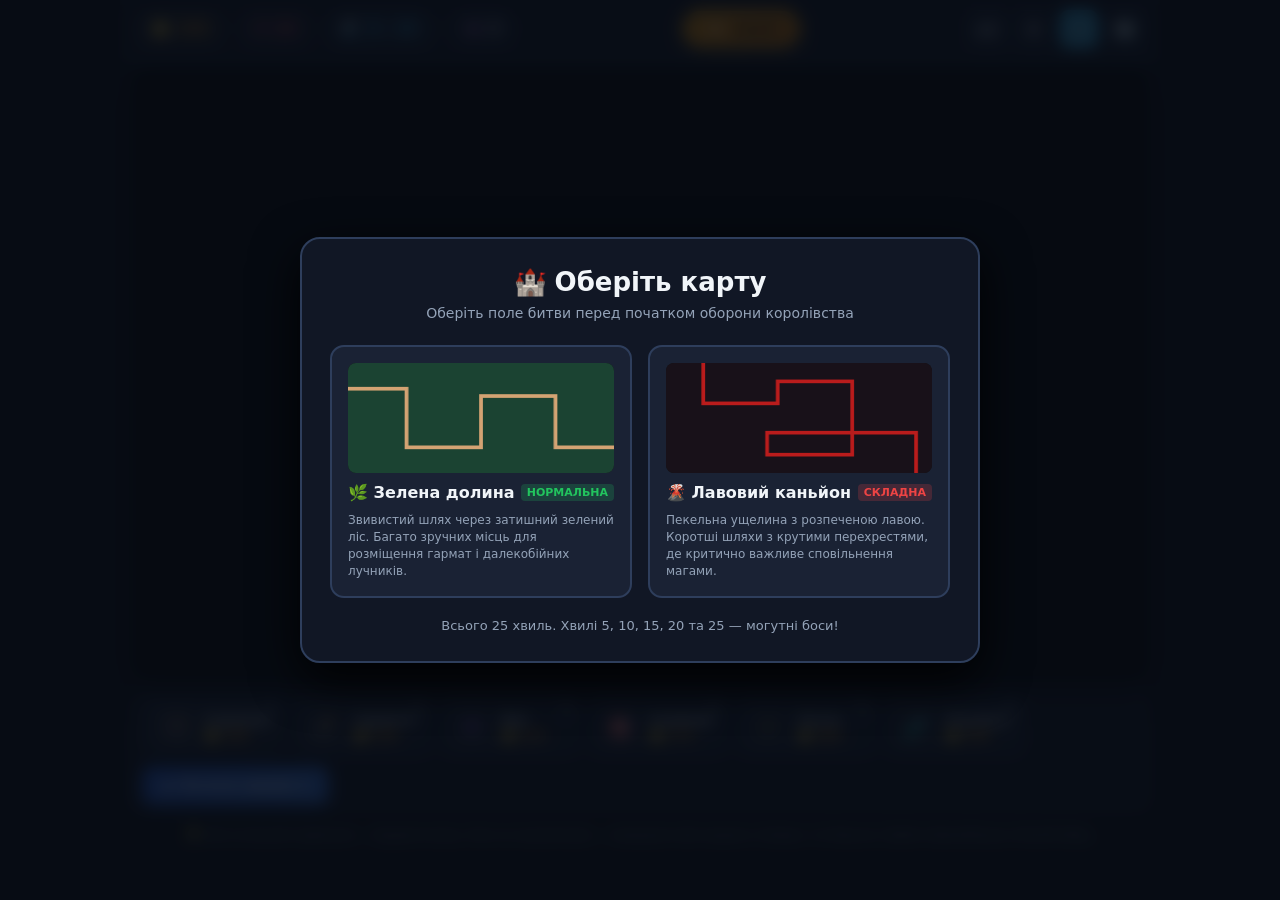
==== index.html @ 390ae49b "67" ====
<!DOCTYPE html>
<html lang="uk">
<head>
  <meta charset="UTF-8">
  <meta name="viewport" content="width=device-width, initial-scale=1.0, maximum-scale=1.0, user-scalable=no">
  <title>Tower Defense: Захисники Королівства</title>
  <style>
    :root {
      --bg-main: #0c1017;
      --bg-panel: rgba(18, 24, 38, 0.95);
      --bg-card: #1a2234;
      --bg-card-hover: #26334d;
      --border-color: #2e3e5c;
      --border-accent: #3b82f6;
      --accent-gold: #f59e0b;
      --accent-red: #ef4444;
      --accent-blue: #38bdf8;
      --accent-green: #22c55e;
      --accent-purple: #a855f7;
      --text-main: #f1f5f9;
      --text-muted: #94a3b8;
      --font-family: system-ui, -apple-system, BlinkMacSystemFont, 'Segoe UI', Roboto, Helvetica, Arial, sans-serif;
    }

    * {
      box-sizing: border-box;
      margin: 0;
      padding: 0;
      user-select: none;
      -webkit-user-select: none;
    }

    body {
      background-color: var(--bg-main);
      color: var(--text-main);
      font-family: var(--font-family);
      min-height: 100vh;
      display: flex;
      flex-direction: column;
      align-items: center;
      justify-content: flex-start;
      overflow-x: hidden;
      touch-action: manipulation;
    }

    /* Верхня панель стану */
    #top-bar {
      width: 100%;
      max-width: 1040px;
      padding: 10px 16px;
      display: flex;
      flex-wrap: wrap;
      align-items: center;
      justify-content: space-between;
      gap: 12px;
      background: var(--bg-panel);
      border-bottom: 2px solid var(--border-color);
      box-shadow: 0 4px 20px rgba(0, 0, 0, 0.5);
      z-index: 20;
    }

    .stats-group {
      display: flex;
      align-items: center;
      gap: 16px;
      flex-wrap: wrap;
    }

    .stat-badge {
      display: flex;
      align-items: center;
      gap: 6px;
      background: var(--bg-card);
      border: 1px solid var(--border-color);
      padding: 6px 14px;
      border-radius: 20px;
      font-weight: 700;
      font-size: 15px;
      letter-spacing: 0.5px;
      box-shadow: inset 0 1px 2px rgba(255, 255, 255, 0.05);
    }

    .stat-badge.gold {
      color: var(--accent-gold);
      border-color: rgba(245, 158, 11, 0.4);
    }
    .stat-badge.lives {
      color: var(--accent-red);
      border-color: rgba(239, 68, 68, 0.4);
    }
    .stat-badge.wave {
      color: var(--accent-blue);
      border-color: rgba(56, 189, 248, 0.4);
    }

    .controls-group {
      display: flex;
      align-items: center;
      gap: 8px;
    }

    /* Кнопка Skip зверху посередині */
    .skip-center-group {
      display: flex;
      align-items: center;
      justify-content: center;
    }

    .btn-skip {
      background: linear-gradient(135deg, #f59e0b, #d97706);
      color: #0b0f17;
      border: 2px solid #fbbf24;
      padding: 7px 22px;
      font-size: 14px;
      font-weight: 900;
      border-radius: 22px;
      letter-spacing: 1.5px;
      box-shadow: 0 0 16px rgba(245, 158, 11, 0.45);
      cursor: pointer;
      display: inline-flex;
      align-items: center;
      gap: 6px;
      transition: all 0.15s ease;
      text-transform: uppercase;
      animation: pulseSkip 2s infinite ease-in-out;
    }

    @keyframes pulseSkip {
      0%, 100% { box-shadow: 0 0 12px rgba(245, 158, 11, 0.4); }
      50% { box-shadow: 0 0 22px rgba(245, 158, 11, 0.8), 0 0 6px #fbbf24; }
    }

    .btn-skip:hover:not(:disabled) {
      background: linear-gradient(135deg, #fbbf24, #f59e0b);
      transform: translateY(-1px) scale(1.05);
      box-shadow: 0 0 24px rgba(245, 158, 11, 0.85);
    }

    .btn-skip:active:not(:disabled) {
      transform: translateY(1px) scale(0.98);
    }

    .btn-skip:disabled {
      opacity: 0.35;
      cursor: not-allowed;
      filter: grayscale(0.8);
      animation: none;
      box-shadow: none;
    }

    button {
      font-family: inherit;
      border: none;
      outline: none;
      cursor: pointer;
      display: inline-flex;
      align-items: center;
      justify-content: center;
      gap: 6px;
      font-weight: 600;
      border-radius: 8px;
      transition: all 0.15s ease;
    }

    .btn-icon {
      background: var(--bg-card);
      color: var(--text-main);
      border: 1px solid var(--border-color);
      width: 38px;
      height: 38px;
      border-radius: 8px;
      font-size: 16px;
    }

    .btn-icon:hover {
      background: var(--bg-card-hover);
      border-color: var(--accent-blue);
      transform: translateY(-1px);
    }

    .btn-icon.active {
      background: var(--accent-blue);
      color: #041021;
      border-color: var(--accent-blue);
    }

    /* Головна ігрова зона */
    #game-container {
      position: relative;
      width: 100%;
      max-width: 1040px;
      margin: 8px auto 0;
      padding: 0 10px;
      display: flex;
      flex-direction: column;
      align-items: center;
    }

    #canvas-wrapper {
      position: relative;
      width: 100%;
      aspect-ratio: 1000 / 600;
      max-height: 70vh;
      border-radius: 12px;
      overflow: hidden;
      box-shadow: 0 8px 32px rgba(0, 0, 0, 0.8), 0 0 0 2px var(--border-color);
      background: #000;
    }

    canvas {
      display: block;
      width: 100%;
      height: 100%;
      cursor: crosshair;
    }

    /* Верхня смуга здоров'я боса */
    #boss-health-bar {
      position: absolute;
      top: 14px;
      left: 50%;
      transform: translateX(-50%);
      width: 85%;
      max-width: 520px;
      background: rgba(12, 16, 23, 0.92);
      border: 2px solid var(--accent-red);
      border-radius: 12px;
      padding: 8px 14px;
      box-shadow: 0 6px 20px rgba(239, 68, 68, 0.4);
      display: none;
      flex-direction: column;
      gap: 4px;
      z-index: 10;
      backdrop-filter: blur(4px);
    }

    .boss-header {
      display: flex;
      justify-content: space-between;
      align-items: center;
      font-size: 13px;
      font-weight: 700;
    }

    .boss-title {
      color: #f87171;
      text-transform: uppercase;
      letter-spacing: 1px;
      display: flex;
      align-items: center;
      gap: 6px;
    }

    .boss-hp-text {
      color: var(--text-main);
      font-variant-numeric: tabular-nums;
    }

    .boss-hp-track {
      width: 100%;
      height: 12px;
      background: #331518;
      border-radius: 6px;
      overflow: hidden;
      border: 1px solid rgba(239, 68, 68, 0.5);
    }

    .boss-hp-fill {
      height: 100%;
      width: 100%;
      background: linear-gradient(90deg, #dc2626, #f87171);
      transition: width 0.1s linear;
    }

    /* Оповіщення хвилі */
    #wave-announcer {
      position: absolute;
      top: 35%;
      left: 50%;
      transform: translate(-50%, -50%);
      background: rgba(10, 15, 26, 0.95);
      border: 2px solid var(--accent-gold);
      padding: 16px 36px;
      border-radius: 16px;
      font-size: 24px;
      font-weight: 800;
      color: var(--accent-gold);
      letter-spacing: 1.5px;
      text-align: center;
      pointer-events: none;
      opacity: 0;
      transition: opacity 0.3s ease, transform 0.3s ease;
      box-shadow: 0 10px 40px rgba(245, 158, 11, 0.4);
      z-index: 15;
    }

    #wave-announcer.show {
      opacity: 1;
      transform: translate(-50%, -50%) scale(1.05);
    }

    /* Нижня панель керування та вибору башт */
    #bottom-bar {
      width: 100%;
      max-width: 1040px;
      margin: 10px auto;
      padding: 8px 12px;
      display: flex;
      flex-wrap: wrap;
      align-items: center;
      justify-content: space-between;
      gap: 12px;
      background: var(--bg-panel);
      border: 1px solid var(--border-color);
      border-radius: 12px;
      box-shadow: 0 4px 16px rgba(0, 0, 0, 0.4);
    }

    .tower-cards-container {
      display: flex;
      align-items: center;
      gap: 8px;
      flex-wrap: wrap;
    }

    .tower-card {
      background: var(--bg-card);
      border: 1.5px solid var(--border-color);
      border-radius: 10px;
      padding: 8px 12px;
      display: flex;
      align-items: center;
      gap: 10px;
      cursor: pointer;
      transition: all 0.15s ease;
      min-width: 140px;
      position: relative;
    }

    .tower-card:hover {
      background: var(--bg-card-hover);
      border-color: var(--accent-blue);
      transform: translateY(-2px);
    }

    .tower-card.selected {
      border-color: var(--accent-gold);
      background: #25283b;
      box-shadow: 0 0 14px rgba(245, 158, 11, 0.35);
    }

    .tower-card.disabled {
      opacity: 0.45;
      cursor: not-allowed;
      filter: grayscale(0.7);
    }

    .tower-icon-box {
      width: 38px;
      height: 38px;
      border-radius: 8px;
      display: flex;
      align-items: center;
      justify-content: center;
      font-size: 20px;
      background: rgba(255, 255, 255, 0.05);
    }

    .tower-card-info {
      display: flex;
      flex-direction: column;
      gap: 2px;
    }

    .tower-card-name {
      font-size: 13px;
      font-weight: 700;
      color: var(--text-main);
    }

    .tower-card-cost {
      font-size: 12px;
      font-weight: 800;
      color: var(--accent-gold);
      display: flex;
      align-items: center;
      gap: 3px;
    }

    .key-hint {
      position: absolute;
      top: 3px;
      right: 5px;
      font-size: 9px;
      background: rgba(255, 255, 255, 0.1);
      padding: 1px 4px;
      border-radius: 4px;
      color: var(--text-muted);
    }

    /* Інфо-панель вибраної розміщеної башти */
    #selected-tower-panel {
      display: none;
      align-items: center;
      gap: 12px;
      flex-wrap: wrap;
      background: #151c2c;
      border: 1px solid var(--accent-blue);
      border-radius: 10px;
      padding: 6px 12px;
    }

    .tower-stats-preview {
      display: flex;
      flex-direction: column;
      gap: 2px;
      font-size: 12px;
    }

    .tower-name-level {
      font-weight: 800;
      color: var(--accent-blue);
      display: flex;
      align-items: center;
      gap: 6px;
    }

    .stars {
      color: var(--accent-gold);
      font-size: 11px;
      letter-spacing: 1px;
    }

    .tower-stats-values {
      color: var(--text-muted);
      font-size: 11px;
    }

    .panel-btn {
      padding: 7px 12px;
      font-size: 12px;
      border-radius: 6px;
      font-weight: 700;
    }

    .btn-upgrade {
      background: linear-gradient(135deg, #059669, #10b981);
      color: #fff;
    }
    .btn-upgrade:hover:not(:disabled) {
      box-shadow: 0 0 10px rgba(16, 185, 129, 0.5);
    }
    .btn-upgrade:disabled {
      background: #334155;
      color: #94a3b8;
      cursor: not-allowed;
    }

    .btn-sell {
      background: linear-gradient(135deg, #b91c1c, #dc2626);
      color: #fff;
    }
    .btn-sell:hover {
      box-shadow: 0 0 10px rgba(220, 38, 38, 0.5);
    }

    /* Кнопка наступної хвилі */
    .btn-wave {
      background: linear-gradient(135deg, #2563eb, #3b82f6);
      color: #fff;
      padding: 10px 20px;
      font-size: 14px;
      border-radius: 8px;
      font-weight: 800;
      box-shadow: 0 4px 12px rgba(37, 99, 235, 0.4);
    }

    .btn-wave:hover:not(:disabled) {
      background: linear-gradient(135deg, #1d4ed8, #2563eb);
      transform: translateY(-1px);
      box-shadow: 0 6px 16px rgba(37, 99, 235, 0.6);
    }

    .btn-wave:disabled {
      background: #252e42;
      color: #64748b;
      cursor: not-allowed;
      box-shadow: none;
    }

    .btn-wave.highlight {
      animation: pulseWave 1.4s infinite;
    }

    @keyframes pulseWave {
      0% { box-shadow: 0 0 0 0 rgba(59, 130, 246, 0.7); }
      70% { box-shadow: 0 0 0 10px rgba(59, 130, 246, 0); }
      100% { box-shadow: 0 0 0 0 rgba(59, 130, 246, 0); }
    }

    /* Модальні вікна (Вибір карти, Перемога, Поразка) */
    .modal-overlay {
      position: fixed;
      top: 0;
      left: 0;
      width: 100vw;
      height: 100vh;
      background: rgba(8, 12, 20, 0.85);
      backdrop-filter: blur(8px);
      display: flex;
      align-items: center;
      justify-content: center;
      z-index: 100;
      padding: 16px;
    }

    .modal-card {
      background: var(--bg-panel);
      border: 2px solid var(--border-color);
      border-radius: 20px;
      max-width: 680px;
      width: 100%;
      padding: 28px;
      box-shadow: 0 16px 48px rgba(0, 0, 0, 0.9);
      text-align: center;
      animation: modalPop 0.3s cubic-bezier(0.16, 1, 0.3, 1);
    }

    @keyframes modalPop {
      0% { opacity: 0; transform: scale(0.9); }
      100% { opacity: 1; transform: scale(1); }
    }

    .modal-title {
      font-size: 26px;
      font-weight: 800;
      margin-bottom: 8px;
    }

    .modal-subtitle {
      color: var(--text-muted);
      font-size: 14px;
      margin-bottom: 24px;
    }

    .map-cards-grid {
      display: grid;
      grid-template-columns: 1fr 1fr;
      gap: 16px;
      margin-bottom: 20px;
    }

    @media (max-width: 600px) {
      .map-cards-grid {
        grid-template-columns: 1fr;
      }
    }

    .map-select-card {
      background: var(--bg-card);
      border: 2px solid var(--border-color);
      border-radius: 14px;
      padding: 16px;
      cursor: pointer;
      text-align: left;
      transition: all 0.2s ease;
      display: flex;
      flex-direction: column;
      gap: 10px;
    }

    .map-select-card:hover {
      border-color: var(--accent-blue);
      transform: translateY(-3px);
      background: var(--bg-card-hover);
      box-shadow: 0 8px 24px rgba(56, 189, 248, 0.25);
    }

    .map-preview-thumb {
      width: 100%;
      height: 110px;
      border-radius: 8px;
      overflow: hidden;
      background: #111;
      display: flex;
      align-items: center;
      justify-content: center;
      position: relative;
    }

    .map-preview-canvas {
      width: 100%;
      height: 100%;
    }

    .map-name {
      font-size: 16px;
      font-weight: 700;
      color: var(--text-main);
      display: flex;
      align-items: center;
      justify-content: space-between;
    }

    .map-diff {
      font-size: 11px;
      padding: 2px 6px;
      border-radius: 4px;
      font-weight: 700;
      text-transform: uppercase;
    }

    .diff-normal { background: rgba(34, 197, 94, 0.2); color: var(--accent-green); }
    .diff-hard { background: rgba(239, 68, 68, 0.2); color: var(--accent-red); }

    .map-desc {
      font-size: 12px;
      color: var(--text-muted);
      line-height: 1.4;
    }

    .game-over-title {
      color: var(--accent-red);
    }

    .victory-title {
      color: var(--accent-gold);
    }

    .modal-stats {
      background: var(--bg-card);
      border-radius: 10px;
      padding: 16px;
      margin-bottom: 24px;
      display: flex;
      justify-content: space-around;
      gap: 8px;
    }

    .modal-stat-item {
      display: flex;
      flex-direction: column;
      gap: 4px;
    }

    .modal-stat-label {
      font-size: 11px;
      color: var(--text-muted);
      text-transform: uppercase;
    }

    .modal-stat-val {
      font-size: 20px;
      font-weight: 800;
      color: var(--text-main);
    }

    .btn-action-large {
      background: linear-gradient(135deg, #2563eb, #3b82f6);
      color: #fff;
      padding: 12px 32px;
      font-size: 16px;
      font-weight: 800;
      border-radius: 10px;
      box-shadow: 0 4px 16px rgba(37, 99, 235, 0.4);
    }

    .btn-action-large:hover {
      transform: translateY(-2px);
      box-shadow: 0 6px 20px rgba(37, 99, 235, 0.6);
    }

    /* Довідка / Правила */
    .guide-tip {
      font-size: 11px;
      color: var(--text-muted);
      margin-top: 6px;
      text-align: center;
    }

    /* Адаптивність */
    @media (max-width: 860px) {
      #top-bar {
        padding: 8px 10px;
        gap: 8px;
        justify-content: center;
      }
      .skip-center-group {
        order: 3;
        width: 100%;
        margin-top: 2px;
      }
      .btn-skip {
        width: 100%;
        padding: 8px 14px;
        font-size: 13px;
      }
      .stat-badge {
        padding: 4px 8px;
        font-size: 13px;
      }
      .btn-icon {
        width: 32px;
        height: 32px;
        font-size: 13px;
      }
      .tower-card {
        min-width: 110px;
        padding: 6px 8px;
      }
      .tower-icon-box {
        width: 30px;
        height: 30px;
        font-size: 16px;
      }
      .tower-card-name { font-size: 11px; }
      .tower-card-cost { font-size: 11px; }
    }
  </style>
</head>
<body>

  <!-- ВЕРХНЯ ПАНЕЛЬ СТАНУ -->
  <header id="top-bar">
    <div class="stats-group">
      <div class="stat-badge gold" title="Золото">
        <span>🪙</span>
        <span id="gold-val">250</span>
      </div>
      <div class="stat-badge lives" title="Залишок життів">
        <span>❤️</span>
        <span id="lives-val">20</span>
      </div>
      <div class="stat-badge wave" title="Поточна хвиля">
        <span>🌊</span>
        <span id="wave-val">0 / 25</span>
      </div>
      <div class="stat-badge" style="color: #cbd5e1;" title="Живих ворогів">
        <span>👾</span>
        <span id="enemies-val">0</span>
      </div>
    </div>

    <!-- КНОПКА SKIP ЗВЕРХУ ПОСЕРЕДИНІ -->
    <div class="skip-center-group">
      <button id="btn-top-skip" class="btn-skip" title="Пропустити очікування / Почати наступну хвилю негайно (бонус +30🪙)">
        <span style="font-size: 15px;">⏩</span>
        <span>SKIP</span>
      </button>
    </div>

    <div class="controls-group">
      <button id="btn-speed" class="btn-icon" title="Зміна швидкості гри (x1 / x2 / x3)">x1</button>
      <button id="btn-pause" class="btn-icon" title="Пауза гри">⏸</button>
      <button id="btn-sound" class="btn-icon active" title="Увімкнути/Вимкнути звук">🔊</button>
      <button id="btn-restart" class="btn-icon" title="Перезапустити або змінити карту">🔄</button>
    </div>
  </header>

  <!-- ГОЛОВНИЙ ІГРОВИЙ КОНТЕЙНЕР -->
  <main id="game-container">
    <div id="canvas-wrapper">
      <canvas id="gameCanvas" width="1000" height="600"></canvas>

      <!-- Смужка боса вгорі полотна -->
      <div id="boss-health-bar">
        <div class="boss-header">
          <div class="boss-title" id="boss-name-label">
            <span>💀</span>
            <span id="boss-title-text">БОС: КАМ'ЯНИЙ ГОЛЕМ</span>
          </div>
          <div class="boss-hp-text" id="boss-hp-text">1000 / 1000</div>
        </div>
        <div class="boss-hp-track">
          <div class="boss-hp-fill" id="boss-hp-fill"></div>
        </div>
      </div>

      <!-- Оповіщення хвилі -->
      <div id="wave-announcer">ХВИЛЯ 1</div>
    </div>

    <!-- НИЖНЯ ПАНЕЛЬ КЕРУВАННЯ -->
    <div id="bottom-bar">
      <!-- Вибір башт для будівництва -->
      <div class="tower-cards-container" id="build-panel">
        <div class="tower-card" data-type="ARCHER" title="Стрілець: швидка стрільба по одиничних цілях">
          <span class="key-hint">1</span>
          <div class="tower-icon-box" style="color: #38bdf8;">🏹</div>
          <div class="tower-card-info">
            <span class="tower-card-name">Стрілець</span>
            <span class="tower-card-cost">🪙 100</span>
          </div>
        </div>

        <div class="tower-card" data-type="CANNON" title="Гармата: урон по області (Splash) з вибухом">
          <span class="key-hint">2</span>
          <div class="tower-icon-box" style="color: #f97316;">💣</div>
          <div class="tower-card-info">
            <span class="tower-card-name">Гармата</span>
            <span class="tower-card-cost">🪙 150</span>
          </div>
        </div>

        <div class="tower-card" data-type="MAGE" title="Маг: сповільнює ворогів крижаною магією">
          <span class="key-hint">3</span>
          <div class="tower-icon-box" style="color: #a855f7;">❄️</div>
          <div class="tower-card-info">
            <span class="tower-card-name">Маг</span>
            <span class="tower-card-cost">🪙 125</span>
          </div>
        </div>

        <!-- Нові башти: Снайпер, Тесла, Отруйна -->
        <div class="tower-card" data-type="SNIPER" title="Снайпер: величезна дальність, нищівний постріл, критичні удари на рівні 4">
          <span class="key-hint">4</span>
          <div class="tower-icon-box" style="color: #84cc16;">🎯</div>
          <div class="tower-card-info">
            <span class="tower-card-name">Снайпер</span>
            <span class="tower-card-cost">🪙 175</span>
          </div>
        </div>

        <div class="tower-card" data-type="TESLA" title="Тесла: ланцюгова блискавка б'є по 3-5 ворогам, паралізує на рівні 4">
          <span class="key-hint">5</span>
          <div class="tower-icon-box" style="color: #facc15;">⚡</div>
          <div class="tower-card-info">
            <span class="tower-card-name">Тесла</span>
            <span class="tower-card-cost">🪙 200</span>
          </div>
        </div>

        <div class="tower-card" data-type="POISON" title="Отруйна: накладає отруту (урон з часом), сповільнює на рівні 4">
          <span class="key-hint">6</span>
          <div class="tower-icon-box" style="color: #4ade80;">🧪</div>
          <div class="tower-card-info">
            <span class="tower-card-name">Отруйна</span>
            <span class="tower-card-cost">🪙 140</span>
          </div>
        </div>
      </div>

      <!-- Панель інспекції вибраної збудованої башти -->
      <div id="selected-tower-panel">
        <div class="tower-stats-preview">
          <div class="tower-name-level">
            <span id="inspect-name">Вежа</span>
            <span class="stars" id="inspect-stars">★☆☆☆</span>
          </div>
          <div class="tower-stats-values" id="inspect-stats">Шкода: 15 | Радіус: 130</div>
        </div>
        <button id="btn-upgrade-tower" class="panel-btn btn-upgrade">
          ⬆️ Покращити (<span id="upgrade-cost">80</span>🪙)
        </button>
        <button id="btn-sell-tower" class="panel-btn btn-sell">
          💰 Продати (+<span id="sell-value">70</span>🪙)
        </button>
        <button id="btn-close-inspect" class="btn-icon" style="width:28px;height:28px;font-size:12px;">✖</button>
      </div>

      <!-- Кнопка запуску хвилі -->
      <button id="btn-next-wave" class="btn-wave highlight">
        ▶ Почати хвилю 1
      </button>
    </div>

    <div class="guide-tip">
      💡 Клік по вільній траві/скелі — будувати вежу. Клік по існуючій вежі — покращити або продати. Клавіші: 1-6 (башта), Пробіл (Хвиля/Пауза), Enter/N (Skip).
    </div>
  </main>

  <!-- МОДАЛЬНЕ ВІКНО: ВИБІР КАРТИ -->
  <div class="modal-overlay" id="modal-map-select">
    <div class="modal-card">
      <h2 class="modal-title">🏰 Оберіть карту</h2>
      <p class="modal-subtitle">Оберіть поле битви перед початком оборони королівства</p>

      <div class="map-cards-grid">
        <!-- Карта 1 -->
        <div class="map-select-card" data-map="VALLEY">
          <div class="map-preview-thumb">
            <canvas class="map-preview-canvas" id="preview-valley" width="280" height="120"></canvas>
          </div>
          <div class="map-name">
            <span>🌿 Зелена долина</span>
            <span class="map-diff diff-normal">Нормальна</span>
          </div>
          <p class="map-desc">
            Звивистий шлях через затишний зелений ліс. Багато зручних місць для розміщення гармат і далекобійних лучників.
          </p>
        </div>

        <!-- Карта 2 -->
        <div class="map-select-card" data-map="LAVA">
          <div class="map-preview-thumb">
            <canvas class="map-preview-canvas" id="preview-lava" width="280" height="120"></canvas>
          </div>
          <div class="map-name">
            <span>🌋 Лавовий каньйон</span>
            <span class="map-diff diff-hard">Складна</span>
          </div>
          <p class="map-desc">
            Пекельна ущелина з розпеченою лавою. Коротші шляхи з крутими перехрестями, де критично важливе сповільнення магами.
          </p>
        </div>
      </div>

      <div style="font-size: 13px; color: var(--text-muted);">
        Всього 25 хвиль. Хвилі 5, 10, 15, 20 та 25 — могутні боси!
      </div>
    </div>
  </div>

  <!-- МОДАЛЬНЕ ВІКНО: ПОРАЗКА -->
  <div class="modal-overlay" id="modal-defeat" style="display: none;">
    <div class="modal-card">
      <h2 class="modal-title game-over-title">💀 Вашу оборону прорвано!</h2>
      <p class="modal-subtitle">Вороги дісталися серця королівства</p>

      <div class="modal-stats">
        <div class="modal-stat-item">
          <span class="modal-stat-label">Хвиль витримано</span>
          <span class="modal-stat-val" id="stat-defeat-waves">0</span>
        </div>
        <div class="modal-stat-item">
          <span class="modal-stat-label">Вбито ворогів</span>
          <span class="modal-stat-val" id="stat-defeat-kills">0</span>
        </div>
        <div class="modal-stat-item">
          <span class="modal-stat-label">Збудовано веж</span>
          <span class="modal-stat-val" id="stat-defeat-towers">0</span>
        </div>
      </div>

      <button id="btn-retry" class="btn-action-large">Спробувати знову 🔄</button>
    </div>
  </div>

  <!-- МОДАЛЬНЕ ВІКНО: ПЕРЕМОГА -->
  <div class="modal-overlay" id="modal-victory" style="display: none;">
    <div class="modal-card">
      <h2 class="modal-title victory-title">👑 Величава Перемога!</h2>
      <p class="modal-subtitle">Усі 25 хвиль відбито, Архідемона Руїни знищено, а королівство врятовано!</p>

      <div class="modal-stats">
        <div class="modal-stat-item">
          <span class="modal-stat-label">Залишок життів</span>
          <span class="modal-stat-val" id="stat-victory-lives" style="color: var(--accent-red);">20</span>
        </div>
        <div class="modal-stat-item">
          <span class="modal-stat-label">Знищено ворогів</span>
          <span class="modal-stat-val" id="stat-victory-kills">0</span>
        </div>
        <div class="modal-stat-item">
          <span class="modal-stat-label">Фінальне золото</span>
          <span class="modal-stat-val" id="stat-victory-gold" style="color: var(--accent-gold);">0</span>
        </div>
      </div>

      <button id="btn-victory-restart" class="btn-action-large">Грати знову 🏆</button>
    </div>
  </div>

  <script>
    /* ==========================================================================
       1. ЗВУКОВА СИСТЕМА (СИНТЕЗ ЗВУКІВ ЧЕРЕЗ WEB AUDIO API БЕЗ ЗОВНІШНІХ ФАЙЛІВ)
       ========================================================================== */
    class SoundEngine {
      constructor() {
        this.ctx = null;
        this.muted = false;
      }

      init() {
        if (!this.ctx) {
          const AudioContext = window.AudioContext || window.webkitAudioContext;
          if (AudioContext) {
            this.ctx = new AudioContext();
          }
        }
        if (this.ctx && this.ctx.state === 'suspended') {
          this.ctx.resume();
        }
      }

      playTone(freq, type = 'sine', duration = 0.1, gainVal = 0.15) {
        if (this.muted || !this.ctx) return;
        try {
          const osc = this.ctx.createOscillator();
          const gain = this.ctx.createGain();
          osc.type = type;
          osc.frequency.setValueAtTime(freq, this.ctx.currentTime);

          gain.gain.setValueAtTime(gainVal, this.ctx.currentTime);
          gain.gain.exponentialRampToValueAtTime(0.0001, this.ctx.currentTime + duration);

          osc.connect(gain);
          gain.connect(this.ctx.destination);

          osc.start();
          osc.stop(this.ctx.currentTime + duration);
        } catch(e) {}
      }

      shootArrow() {
        if (this.muted || !this.ctx) return;
        try {
          const osc = this.ctx.createOscillator();
          const gain = this.ctx.createGain();
          osc.type = 'triangle';
          osc.frequency.setValueAtTime(800, this.ctx.currentTime);
          osc.frequency.exponentialRampToValueAtTime(200, this.ctx.currentTime + 0.08);

          gain.gain.setValueAtTime(0.12, this.ctx.currentTime);
          gain.gain.exponentialRampToValueAtTime(0.001, this.ctx.currentTime + 0.08);

          osc.connect(gain);
          gain.connect(this.ctx.destination);
          osc.start();
          osc.stop(this.ctx.currentTime + 0.08);
        } catch(e) {}
      }

      shootCannon() {
        if (this.muted || !this.ctx) return;
        try {
          const osc = this.ctx.createOscillator();
          const gain = this.ctx.createGain();
          osc.type = 'square';
          osc.frequency.setValueAtTime(140, this.ctx.currentTime);
          osc.frequency.exponentialRampToValueAtTime(35, this.ctx.currentTime + 0.2);

          gain.gain.setValueAtTime(0.2, this.ctx.currentTime);
          gain.gain.exponentialRampToValueAtTime(0.001, this.ctx.currentTime + 0.2);

          osc.connect(gain);
          gain.connect(this.ctx.destination);
          osc.start();
          osc.stop(this.ctx.currentTime + 0.2);
        } catch(e) {}
      }

      shootMagic() {
        if (this.muted || !this.ctx) return;
        try {
          const osc = this.ctx.createOscillator();
          const gain = this.ctx.createGain();
          osc.type = 'sine';
          osc.frequency.setValueAtTime(600, this.ctx.currentTime);
          osc.frequency.linearRampToValueAtTime(1200, this.ctx.currentTime + 0.12);

          gain.gain.setValueAtTime(0.12, this.ctx.currentTime);
          gain.gain.exponentialRampToValueAtTime(0.001, this.ctx.currentTime + 0.14);

          osc.connect(gain);
          gain.connect(this.ctx.destination);
          osc.start();
          osc.stop(this.ctx.currentTime + 0.14);
        } catch(e) {}
      }

      explosion() {
        if (this.muted || !this.ctx) return;
        this.playTone(80, 'sawtooth', 0.25, 0.22);
      }

      enemyHit() {
        this.playTone(280, 'sine', 0.04, 0.06);
      }

      enemyKill() {
        if (this.muted || !this.ctx) return;
        try {
          const now = this.ctx.currentTime;
          const osc = this.ctx.createOscillator();
          const gain = this.ctx.createGain();
          osc.type = 'sine';
          osc.frequency.setValueAtTime(660, now);
          osc.frequency.setValueAtTime(880, now + 0.05);

          gain.gain.setValueAtTime(0.1, now);
          gain.gain.exponentialRampToValueAtTime(0.001, now + 0.15);

          osc.connect(gain);
          gain.connect(this.ctx.destination);
          osc.start();
          osc.stop(now + 0.15);
        } catch(e) {}
      }

      build() {
        this.playTone(440, 'triangle', 0.1, 0.15);
      }

      upgrade() {
        if (this.muted || !this.ctx) return;
        try {
          const now = this.ctx.currentTime;
          [523.25, 659.25, 783.99, 1046.50].forEach((freq, idx) => {
            const osc = this.ctx.createOscillator();
            const gain = this.ctx.createGain();
            osc.type = 'triangle';
            osc.frequency.value = freq;
            gain.gain.setValueAtTime(0.08, now + idx * 0.05);
            gain.gain.exponentialRampToValueAtTime(0.001, now + idx * 0.05 + 0.08);
            osc.connect(gain);
            gain.connect(this.ctx.destination);
            osc.start(now + idx * 0.05);
            osc.stop(now + idx * 0.05 + 0.08);
          });
        } catch(e) {}
      }

      sell() {
        this.playTone(550, 'sine', 0.12, 0.12);
      }

      lifeLost() {
        this.playTone(130, 'sawtooth', 0.35, 0.25);
      }

      waveStart() {
        if (this.muted || !this.ctx) return;
        try {
          const now = this.ctx.currentTime;
          [330, 440, 554, 659].forEach((freq, idx) => {
            const osc = this.ctx.createOscillator();
            const gain = this.ctx.createGain();
            osc.type = 'sine';
            osc.frequency.value = freq;
            gain.gain.setValueAtTime(0.1, now + idx * 0.07);
            gain.gain.exponentialRampToValueAtTime(0.001, now + idx * 0.07 + 0.12);
            osc.connect(gain);
            gain.connect(this.ctx.destination);
            osc.start(now + idx * 0.07);
            osc.stop(now + idx * 0.07 + 0.12);
          });
        } catch(e) {}
      }

      bossSpawn() {
        if (this.muted || !this.ctx) return;
        try {
          const now = this.ctx.currentTime;
          const osc = this.ctx.createOscillator();
          const gain = this.ctx.createGain();
          osc.type = 'sawtooth';
          osc.frequency.setValueAtTime(90, now);
          osc.frequency.linearRampToValueAtTime(60, now + 0.6);

          gain.gain.setValueAtTime(0.28, now);
          gain.gain.exponentialRampToValueAtTime(0.001, now + 0.65);

          osc.connect(gain);
          gain.connect(this.ctx.destination);
          osc.start();
          osc.stop(now + 0.65);
        } catch(e) {}
      }

      victory() {
        if (this.muted || !this.ctx) return;
        try {
          const notes = [523.25, 659.25, 783.99, 1046.50, 1318.51];
          const now = this.ctx.currentTime;
          notes.forEach((freq, i) => {
            const osc = this.ctx.createOscillator();
            const gain = this.ctx.createGain();
            osc.type = 'triangle';
            osc.frequency.value = freq;
            gain.gain.setValueAtTime(0.12, now + i * 0.1);
            gain.gain.exponentialRampToValueAtTime(0.001, now + i * 0.1 + 0.35);
            osc.connect(gain);
            gain.connect(this.ctx.destination);
            osc.start(now + i * 0.1);
            osc.stop(now + i * 0.1 + 0.35);
          });
        } catch(e) {}
      }

      defeat() {
        if (this.muted || !this.ctx) return;
        try {
          const notes = [392, 349.23, 311.13, 261.63];
          const now = this.ctx.currentTime;
          notes.forEach((freq, i) => {
            const osc = this.ctx.createOscillator();
            const gain = this.ctx.createGain();
            osc.type = 'sawtooth';
            osc.frequency.value = freq;
            gain.gain.setValueAtTime(0.15, now + i * 0.14);
            gain.gain.exponentialRampToValueAtTime(0.001, now + i * 0.14 + 0.25);
            osc.connect(gain);
            gain.connect(this.ctx.destination);
            osc.start(now + i * 0.14);
            osc.stop(now + i * 0.14 + 0.25);
          });
        } catch(e) {}
      }
    }

    const audio = new SoundEngine();

    /* ==========================================================================
      2. КОНФІГУРАЦІЯ БАШТ (6 ТИПІВ, ПО 4 РІВНІ В КОЖНІЙ)
       ========================================================================== */
    const TOWER_TYPES = {
      ARCHER: {
        id: 'ARCHER',
        name: 'Стрілець',
        icon: '🏹',
        desc: 'Швидка одиночна стрільба далекобійними стрілами',
        bulletSpeed: 520,
        levels: [
          { cost: 100, damage: 16, range: 135, rate: 0.60, upgradeCost: 80,  sellValue: 70,  color: '#38bdf8' },
          { cost: 180, damage: 32, range: 155, rate: 0.50, upgradeCost: 140, sellValue: 125, color: '#0ea5e9' },
          { cost: 320, damage: 62, range: 175, rate: 0.42, upgradeCost: 220, sellValue: 220, color: '#0284c7' },
          { cost: 540, damage: 115,range: 200, rate: 0.32, upgradeCost: 0,   sellValue: 375, color: '#38bdf8' }
        ]
      },
      CANNON: {
        id: 'CANNON',
        name: 'Гармата',
        icon: '💣',
        desc: 'Вибухові ядра з великим уроном по області (Splash)',
        bulletSpeed: 340,
        levels: [
          { cost: 150, damage: 45, range: 115, rate: 1.50, splash: 48, upgradeCost: 120, sellValue: 105, color: '#f97316' },
          { cost: 270, damage: 95, range: 130, rate: 1.35, splash: 60, upgradeCost: 200, sellValue: 190, color: '#ea580c' },
          { cost: 470, damage: 175,range: 145, rate: 1.20, splash: 75, upgradeCost: 300, sellValue: 330, color: '#c2410c' },
          { cost: 770, damage: 320,range: 165, rate: 1.00, splash: 95, upgradeCost: 0,   sellValue: 540, color: '#ef4444' }
        ]
      },
      MAGE: {
        id: 'MAGE',
        name: 'Маг',
        icon: '❄️',
        desc: 'Крижані магічні згустки, які сповільнюють рух ворогів',
        bulletSpeed: 420,
        levels: [
          { cost: 125, damage: 22, range: 125, rate: 1.05, slow: 0.38, slowDuration: 2.2, upgradeCost: 100, sellValue: 85,  color: '#c084fc' },
          { cost: 225, damage: 45, range: 140, rate: 0.90, slow: 0.48, slowDuration: 2.6, upgradeCost: 175, sellValue: 155, color: '#a855f7' },
          { cost: 400, damage: 82, range: 155, rate: 0.80, slow: 0.56, slowDuration: 3.0, freezeDuration: 0.55, upgradeCost: 260, sellValue: 280, color: '#9333ea' },
          { cost: 660, damage: 145,range: 175, rate: 0.68, slow: 0.62, slowDuration: 3.5, freezeDuration: 0.9, upgradeCost: 0,   sellValue: 460, color: '#67e8f9' }
        ]
      },

      // ------ НОВИЙ ТИП: СНАЙПЕР ------
      // Величезна дальність, повільний постріл, максимальний урон.
      // Рівень 4 (бонус): 30% шанс критичного пострілу (x2.5 урон), відображається спалахом.
      SNIPER: {
        id: 'SNIPER',
        name: 'Снайпер',
        icon: '🎯',
        desc: 'Величезна дальність, повільний але нищівний постріл. Ідеальний проти босів',
        bulletSpeed: 900,
        levels: [
          { cost: 175, damage: 85,  range: 240, rate: 3.50, upgradeCost: 140, sellValue: 120, color: '#84cc16' },
          { cost: 315, damage: 180, range: 275, rate: 3.00, upgradeCost: 230, sellValue: 220, color: '#65a30d' },
          { cost: 545, damage: 340, range: 310, rate: 2.50, upgradeCost: 340, sellValue: 380, color: '#4d7c0f' },
          { cost: 885, damage: 580, range: 350, rate: 2.00, upgradeCost: 0,   sellValue: 620, color: '#bef264', critChance: 0.30 }
        ]
      },

      // ------ НОВИЙ ТИП: ТЕСЛА ------
      // Ланцюгова блискавка: вражає chainCount ворогів у ланцюзі у chainRange.
      // Рівень 4 (бонус): кожен уражений ворог паралізується на 0.5 с.
      TESLA: {
        id: 'TESLA',
        name: 'Тесла',
        icon: '⚡',
        desc: 'Ланцюгова блискавка вражає 3-5 ворогів поруч один за одним',
        bulletSpeed: 0, // миттєвий удар (обробляється в shoot())
        levels: [
          { cost: 200, damage: 35,  range: 130, rate: 1.20, chainCount: 3, chainRange: 90,  upgradeCost: 160, sellValue: 140, color: '#facc15' },
          { cost: 360, damage: 70,  range: 145, rate: 1.05, chainCount: 4, chainRange: 100, upgradeCost: 260, sellValue: 250, color: '#eab308' },
          { cost: 620, damage: 125, range: 160, rate: 0.90, chainCount: 4, chainRange: 115, upgradeCost: 380, sellValue: 435, color: '#ca8a04' },
          { cost: 1000,damage: 200, range: 175, rate: 0.75, chainCount: 5, chainRange: 130, upgradeCost: 0,   sellValue: 700, color: '#fde047', stunDuration: 0.5 }
        ]
      },

      // ------ НОВИЙ ТИП: ОТРУЙНА ВЕЖА ------
      // Накладає DoT-отруту: кілька тіків урону за певний інтервал.
      // Рівень 4 (бонус): отрута також сповільнює ворога на 20%.
      POISON: {
        id: 'POISON',
        name: 'Отруйна',
        icon: '🧪',
        desc: 'Плює отруйними кулями, що завдають урон з часом протягом кількох секунд',
        bulletSpeed: 360,
        levels: [
          { cost: 140, damage: 8,  range: 120, rate: 1.30, dotTicks: 4, dotInterval: 0.8, upgradeCost: 110, sellValue: 98,  color: '#4ade80' },
          { cost: 250, damage: 14, range: 135, rate: 1.10, dotTicks: 5, dotInterval: 0.7, upgradeCost: 190, sellValue: 175, color: '#22c55e' },
          { cost: 440, damage: 24, range: 150, rate: 0.95, dotTicks: 6, dotInterval: 0.6, upgradeCost: 280, sellValue: 308, color: '#16a34a' },
          { cost: 720, damage: 38, range: 165, rate: 0.80, dotTicks: 8, dotInterval: 0.5, upgradeCost: 0,   sellValue: 504, color: '#86efac', poisonSlow: 0.20 }
        ]
      }
    };

    /* ==========================================================================
       3. КОНФІГУРАЦІЯ КАРТ (2 КАРТИ: ЗЕЛЕНА ДОЛИНА ТА ЛАВОВИЙ КАНЬЙОН)
       ========================================================================== */
    const MAP_DEFINITIONS = {
      VALLEY: {
        id: 'VALLEY',
        name: 'Зелена долина',
        difficulty: 'Нормальна',
        cols: 25,
        rows: 15,
        theme: {
          bg: '#1b4332',
          grassDark: '#2d6a4f',
          grassLight: '#40916c',
          pathColor: '#d4a373',
          pathBorder: '#a98467',
          pathDetail: '#c49767',
          water: '#1d4ed8'
        },
        // Точки повороту шляху (у координатах сітки X, Y)
        pathPoints: [
          { x: -0.5, y: 3 },
          { x: 5, y: 3 },
          { x: 5, y: 11 },
          { x: 12, y: 11 },
          { x: 12, y: 4 },
          { x: 19, y: 4 },
          { x: 19, y: 11 },
          { x: 25.5, y: 11 }
        ],
        // Декоративні дерева та скелі
        decorations: [
          { type: 'tree', x: 2, y: 1 }, { type: 'tree', x: 8, y: 1 }, { type: 'tree', x: 16, y: 1 },
          { type: 'tree', x: 2, y: 8 }, { type: 'tree', x: 9, y: 7 }, { type: 'tree', x: 16, y: 7 },
          { type: 'tree', x: 22, y: 2 }, { type: 'tree', x: 22, y: 8 }, { type: 'tree', x: 15, y: 13 },
          { type: 'rock', x: 3, y: 5 }, { type: 'rock', x: 8, y: 9 }, { type: 'rock', x: 17, y: 13 }
        ]
      },
      LAVA: {
        id: 'LAVA',
        name: 'Лавовий каньйон',
        difficulty: 'Складна',
        cols: 25,
        rows: 15,
        theme: {
          bg: '#181119',
          grassDark: '#2b1a29',
          grassLight: '#3d2539',
          pathColor: '#b91c1c',
          pathBorder: '#7f1d1d',
          pathDetail: '#f97316',
          lavaGlow: '#ea580c'
        },
        pathPoints: [
          { x: 3, y: -0.5 },
          { x: 3, y: 5 },
          { x: 10, y: 5 },
          { x: 10, y: 2 },
          { x: 17, y: 2 },
          { x: 17, y: 12 },
          { x: 9, y: 12 },
          { x: 9, y: 9 },
          { x: 23, y: 9 },
          { x: 23, y: 15.5 }
        ],
        decorations: [
          { type: 'lavaVent', x: 1, y: 2 }, { type: 'lavaVent', x: 7, y: 3 }, { type: 'lavaVent', x: 20, y: 1 },
          { type: 'lavaVent', x: 6, y: 7 }, { type: 'lavaVent', x: 14, y: 7 }, { type: 'lavaVent', x: 13, y: 14 },
          { type: 'crystal', x: 14, y: 4 }, { type: 'crystal', x: 5, y: 10 }, { type: 'crystal', x: 20, y: 11 }
        ]
      }
    };

    /* ==========================================================================
      4. КОНФІГУРАЦІЯ ХВИЛЬ ТА БОСІВ (25 ХВИЛЬ)
       ========================================================================== */
    // 3 Типи звичайних ворогів:
    // - NORMAL: збалансований
    // - FAST: висока швидкість, менше HP
    // - TANK: повільний, високе HP
    // 5 босових хвиль:
    // - BOSS_1 (Хвиля 5): Кам'яний Голем - повільний, висока броня (40% поглинання урону)
    // - BOSS_2 (Хвиля 10): Кривавий Владика - швидкий, регенерація здоров'я (120 HP/сек)
    // - BOSS_3 (Хвиля 25): Архідемон Руїни - колосальне здоров'я, найвища броня

    // Централізовані параметри легкої, нормальної та складної фаз. Межі 5 і 10
    // закріплені за нормальним і складним етапами відповідно.
    const DIFFICULTY_PHASES = [
      { from: 1, to: 4, health: [0.78, 0.84], speed: [0.92, 0.97], enemies: [18, 20], killGold: [0.90, 0.98], waveGold: [0.90, 0.98], spawnDelay: [1.15, 1.00] },
      { from: 5, to: 9, health: [1.00, 1.12], speed: [1.00, 1.04], enemies: [22, 25], killGold: [1.00, 1.08], waveGold: [1.00, 1.10], spawnDelay: [1.00, 0.92] },
      { from: 10, to: 25, health: [1.18, 2.35], speed: [1.06, 1.32], enemies: [27, 40], killGold: [1.12, 1.55], waveGold: [1.12, 1.70], spawnDelay: [0.88, 0.68] }
    ];

    function getDifficulty(wave) {
      const phase = DIFFICULTY_PHASES.find(item => wave >= item.from && wave <= item.to);
      const progress = phase.to === phase.from ? 0 : (wave - phase.from) / (phase.to - phase.from);
      const interpolate = values => values[0] + (values[1] - values[0]) * progress;
      return {
        healthMultiplier: interpolate(phase.health),
        speedMultiplier: interpolate(phase.speed),
        enemyCount: Math.round(interpolate(phase.enemies)),
        killGoldMultiplier: interpolate(phase.killGold),
        waveGoldMultiplier: interpolate(phase.waveGold),
        spawnDelayMultiplier: interpolate(phase.spawnDelay)
      };
    }

    function generateWaveConfig() {
      const waves = [];

      for (let w = 1; w <= 25; w++) {
        let title = `Хвиля ${w}`;
        let queue = [];
        const difficulty = getDifficulty(w);
        let reward = Math.round((45 + w * 8 + Math.pow(Math.max(0, w - 9), 1.25) * 2) * difficulty.waveGoldMultiplier);
        let isBossWave = false;
        let bossData = null;

        // Queue values use base stats; phase multipliers are applied once at the end.
        const hpScale = 1;

        const totalMobs = difficulty.enemyCount;

        if (w === 5) {
          // БОС 1: Хвиля 5 - Кам'яний Голем (22 вороги всього)
          isBossWave = true;
          title = "ХВИЛЯ 5: БОС 1 — КАМ'ЯНИЙ ГОЛЕМ";
          bossData = {
            id: 'BOSS_1',
            name: "Кам'яний Голем",
            title: "Броньований Колос (Повільний, висока броня)",
            maxHp: 2400,
            speed: 36,
            radius: 22,
            reward: 180,
            livesPenalty: 5,
            armor: 0.40,
            color: '#a8a29e',
            coreColor: '#facc15'
          };

          // Авангард перед босом (4 танки)
          for (let i = 0; i < 4; i++) {
            queue.push({ type: 'TANK', delay: 0.7, hp: Math.round(160 * hpScale), speed: 45, reward: 16, radius: 14, color: '#64748b' });
          }
          // Спавн боса
          queue.push({ type: 'BOSS', delay: 1.2, ...bossData });
          // Супровід після боса до загальної кількості totalMobs
          const remaining = totalMobs - 5;
          for (let i = 0; i < remaining; i++) {
            queue.push({ type: 'NORMAL', delay: 0.5, hp: Math.round(60 * hpScale), speed: 64, reward: 12, radius: 11, color: '#22c55e' });
          }
        }
        else if (w === 10) {
          // БОС 2: Хвиля 10 - Кривавий Владика (27 ворогів всього)
          isBossWave = true;
          title = "ХВИЛЯ 10: БОС 2 — КРИВАВИЙ ВЛАДИКА";
          bossData = {
            id: 'BOSS_2',
            name: "Кривавий Владика",
            title: "Регенератор плоті (Швидкий, регенерує здоров'я)",
            maxHp: 4800,
            speed: 66,
            radius: 20,
            reward: 280,
            livesPenalty: 7,
            regenPerSec: 120,
            color: '#dc2626',
            coreColor: '#f43f5e'
          };

          for (let i = 0; i < 4; i++) {
            queue.push({ type: 'FAST', delay: 0.45, hp: Math.round(55 * hpScale), speed: 102, reward: 14, radius: 10, color: '#f59e0b' });
          }
          queue.push({ type: 'BOSS', delay: 1.2, ...bossData });
          const remaining = totalMobs - 5;
          for (let i = 0; i < remaining; i++) {
            if (i % 2 === 0) {
              queue.push({ type: 'FAST', delay: 0.45, hp: Math.round(55 * hpScale), speed: 102, reward: 14, radius: 10, color: '#f59e0b' });
            } else {
              queue.push({ type: 'TANK', delay: 0.65, hp: Math.round(200 * hpScale), speed: 46, reward: 22, radius: 14, color: '#64748b' });
            }
          }
        }
        else if (w === 15) {
          // БОС: Хвиля 15 - Залізний Колосс (31 ворог всього)
          isBossWave = true;
          title = "ХВИЛЯ 15: БОС — ЗАЛІЗНИЙ КОЛОСС";
          bossData = {
            id: 'BOSS_1_EVO',
            name: "Залізний Колосс",
            title: "Непохитна Сталь (Надважка броня, повільний крок)",
            maxHp: 8500,
            speed: 34,
            radius: 24,
            reward: 380,
            livesPenalty: 7,
            armor: 0.45,
            color: '#64748b',
            coreColor: '#38bdf8'
          };

          for (let i = 0; i < 5; i++) {
            queue.push({ type: 'TANK', delay: 0.65, hp: Math.round(220 * hpScale), speed: 45, reward: 24, radius: 14, color: '#64748b' });
          }
          queue.push({ type: 'BOSS', delay: 1.2, ...bossData });
          const remaining = totalMobs - 6;
          for (let i = 0; i < remaining; i++) {
            if (i % 3 === 0) {
              queue.push({ type: 'TANK', delay: 0.65, hp: Math.round(220 * hpScale), speed: 45, reward: 24, radius: 14, color: '#64748b' });
            } else {
              queue.push({ type: 'FAST', delay: 0.45, hp: Math.round(65 * hpScale), speed: 105, reward: 16, radius: 10, color: '#f59e0b' });
            }
          }
        }
        else if (w === 20) {
          // Посилена хвиля 20: два різні боси замість одного.
          isBossWave = true;
          title = "ХВИЛЯ 20: ПОДВІЙНИЙ БОС — АРХІВАМПІР І ЗАЛІЗНИЙ КОЛОСС";
          bossData = {
            id: 'BOSS_2_EVO',
            name: "Архівампір Тіней",
            title: "Володар Ночі (Надшвидкий, супер-регенерація)",
            maxHp: 13000,
            speed: 70,
            radius: 22,
            reward: 480,
            livesPenalty: 10,
            regenPerSec: 200,
            color: '#9333ea',
            coreColor: '#c084fc'
          };
          const secondBossData = {
            id: 'BOSS_1_EVO',
            name: 'Залізний Колосс',
            title: 'Непохитна Сталь (Броньований бос)',
            maxHp: 10500,
            speed: 34,
            radius: 24,
            reward: 620,
            livesPenalty: 8,
            armor: 0.48,
            color: '#64748b',
            coreColor: '#38bdf8'
          };

          for (let i = 0; i < 6; i++) {
            queue.push({ type: 'FAST', delay: 0.4, hp: Math.round(75 * hpScale), speed: 110, reward: 18, radius: 10, color: '#f59e0b' });
          }
          queue.push({ type: 'BOSS', delay: 1.2, ...bossData });
          queue.push({ type: 'BOSS', delay: 1.4, ...secondBossData });
          const remaining = totalMobs - 8;
          for (let i = 0; i < remaining; i++) {
            if (i % 2 === 0) {
              queue.push({ type: 'FAST', delay: 0.4, hp: Math.round(75 * hpScale), speed: 110, reward: 18, radius: 10, color: '#f59e0b' });
            } else {
              queue.push({ type: 'TANK', delay: 0.6, hp: Math.round(250 * hpScale), speed: 46, reward: 26, radius: 14, color: '#64748b' });
            }
          }
        }
        else if (w === 25) {
          // Фінальна хвиля: найбільший запас здоров'я та броня серед босів.
          isBossWave = true;
          title = "ХВИЛЯ 25: ФІНАЛЬНИЙ БОС — АРХІДЕМОН РУЇНИ";
          bossData = {
            id: 'BOSS_3',
            name: "Архідемон Руїни",
            title: "Володар Кінця Світу (Найбільше HP, броня 55%)",
            maxHp: 30000,
            speed: 38,
            radius: 28,
            reward: 800,
            livesPenalty: 20,
            armor: 0.55,
            color: '#7e22ce',
            coreColor: '#e11d48'
          };

          // Авангард
          for (let i = 0; i < 4; i++) {
            queue.push({ type: 'TANK', delay: 0.6, hp: Math.round(280 * hpScale), speed: 48, reward: 28, radius: 14, color: '#64748b' });
          }
          queue.push({ type: 'BOSS', delay: 1.4, ...bossData });
          // Ескорт армії
          const remaining = totalMobs - 5;
          for (let i = 0; i < remaining; i++) {
            if (i % 3 === 0) {
              queue.push({ type: 'TANK', delay: 0.6, hp: Math.round(280 * hpScale), speed: 48, reward: 28, radius: 14, color: '#64748b' });
            } else if (i % 3 === 1) {
              queue.push({ type: 'FAST', delay: 0.38, hp: Math.round(85 * hpScale), speed: 115, reward: 20, radius: 10, color: '#f59e0b' });
            } else {
              queue.push({ type: 'NORMAL', delay: 0.5, hp: Math.round(95 * hpScale), speed: 68, reward: 18, radius: 11, color: '#22c55e' });
            }
          }
        }
        else {
          // Звичайні хвилі: склад і чисельність залежать від фази складності.
          for (let i = 0; i < totalMobs; i++) {
            const roll = Math.random();
            if (w <= 2) {
              // Хвилі 1-2: звичайні піхотинці
              queue.push({
                type: 'NORMAL',
                delay: 0.55,
                hp: Math.round(55 * hpScale),
                speed: 62,
                reward: 10 + Math.floor(w * 0.8),
                radius: 11,
                color: '#22c55e'
              });
            } else if (w <= 4) {
              // Початок гри: переважно піхота з невеликою часткою бігунів.
              if (roll < 0.6) {
                queue.push({ type: 'NORMAL', delay: 0.55, hp: Math.round(65 * hpScale), speed: 64, reward: 11 + Math.floor(w * 0.8), radius: 11, color: '#22c55e' });
              } else {
                queue.push({ type: 'FAST', delay: 0.45, hp: Math.round(42 * hpScale), speed: 96, reward: 10 + Math.floor(w * 0.8), radius: 9, color: '#f59e0b' });
              }
            } else if (w <= 9) {
              // Нормальна фаза поступово вводить більше бігунів і танків.
              if (roll < 0.50) {
                queue.push({ type: 'NORMAL', delay: 0.5, hp: Math.round(75 * hpScale), speed: 65, reward: 12 + Math.floor(w * 0.8), radius: 11, color: '#22c55e' });
              } else if (roll < 0.80) {
                queue.push({ type: 'FAST', delay: 0.4, hp: Math.round(50 * hpScale), speed: 100, reward: 11 + Math.floor(w * 0.8), radius: 9, color: '#f59e0b' });
              } else {
                queue.push({ type: 'TANK', delay: 0.65, hp: Math.round(200 * hpScale), speed: 45, reward: 22 + Math.floor(w * 1.0), radius: 14, color: '#64748b' });
              }
            } else {
              // Late waves favor tanks and runners; waves 20-25 are the densest.
              const normalChance = w >= 20 ? 0.20 : 0.25;
              const fastChance = w >= 20 ? 0.55 : 0.60;
              if (roll < normalChance) {
                queue.push({ type: 'NORMAL', delay: 0.5, hp: Math.round(90 * hpScale), speed: 67, reward: 15 + Math.floor(w * 0.9), radius: 11, color: '#22c55e' });
              } else if (roll < fastChance) {
                queue.push({ type: 'FAST', delay: 0.38, hp: Math.round(65 * hpScale), speed: 104, reward: 15 + Math.floor(w * 0.9), radius: 9, color: '#f59e0b' });
              } else {
                queue.push({ type: 'TANK', delay: 0.6, hp: Math.round(230 * hpScale), speed: 46, reward: 26 + Math.floor(w * 1.1), radius: 14, color: '#64748b' });
              }
            }
          }
        }

        // Difficulty scales all queued units consistently, bosses included.
        queue.forEach(enemy => {
          if (Number.isFinite(enemy.hp)) enemy.hp = Math.max(1, Math.round(enemy.hp * difficulty.healthMultiplier));
          if (Number.isFinite(enemy.maxHp)) enemy.maxHp = Math.max(1, Math.round(enemy.maxHp * difficulty.healthMultiplier));
          if (Number.isFinite(enemy.speed)) enemy.speed = Math.max(1, Math.round(enemy.speed * difficulty.speedMultiplier * 10) / 10);
          if (Number.isFinite(enemy.reward)) enemy.reward = Math.max(1, Math.round(enemy.reward * difficulty.killGoldMultiplier));
          if (Number.isFinite(enemy.delay)) enemy.delay = Math.max(0.2, enemy.delay * difficulty.spawnDelayMultiplier);
        });

        waves.push({
          waveNum: w,
          title,
          isBossWave,
          reward,
          queue
        });
      }

      return waves;
    }

    /* ==========================================================================
       5. КЛАСИ ДЛЯ ГРИ (ВОРОГИ, ВЕЖІ, СНАРЯДИ, ЧАСТИНКИ)
       ========================================================================== */

    // Клас частинок для вибухів, диму, іскор та тексту урону
    class Particle {
      constructor(x, y, vx, vy, color, life, size, isText = false, text = '') {
        this.x = x;
        this.y = y;
        this.vx = vx;
        this.vy = vy;
        this.color = color;
        this.life = life;
        this.maxLife = life;
        this.size = size;
        this.isText = isText;
        this.text = text;
      }

      update(dt) {
        this.x += this.vx * dt;
        this.y += this.vy * dt;
        if (!this.isText) {
          this.vx *= 0.96;
          this.vy *= 0.96;
        } else {
          this.vy -= 10 * dt; // Текст плавно спливає вгору
        }
        this.life -= dt;
      }

      draw(ctx) {
        const alpha = Math.max(0, this.life / this.maxLife);
        ctx.save();
        ctx.globalAlpha = alpha;
        if (this.isText) {
          ctx.font = `bold ${Math.round(this.size)}px sans-serif`;
          ctx.fillStyle = this.color;
          ctx.textAlign = 'center';
          ctx.shadowColor = '#000';
          ctx.shadowBlur = 4;
          ctx.fillText(this.text, this.x, this.y);
        } else {
          ctx.fillStyle = this.color;
          ctx.beginPath();
          ctx.arc(this.x, this.y, Math.max(0.5, this.size * alpha), 0, Math.PI * 2);
          ctx.fill();
        }
        ctx.restore();
      }
    }

    // Клас снарядів (Стріли, Гарматні ядра, Магічні кулі)
    class Projectile {
      constructor(type, x, y, target, damage, speed, options = {}) {
        this.type = type;
        this.x = x;
        this.y = y;
        this.startX = x;
        this.startY = y;
        this.target = target;
        this.targetPos = { x: target.x, y: target.y };
        this.damage = damage;
        this.speed = speed;
        this.options = options;
        this.dead = false;

        // Для параболічної траєкторії гармати
        this.totalDist = Math.hypot(target.x - x, target.y - y);
        this.distTraveled = 0;
      }

      update(dt, game) {
        if (this.dead) return;

        if (this.type === 'TESLA') {
          this.hit(game);
          return;
        }

        // Оновлюємо координату рухомої цілі для самонавідних стріл і магії
        if (this.target && !this.target.dead) {
          this.targetPos = { x: this.target.x, y: this.target.y };
        }

        const dx = this.targetPos.x - this.x;
        const dy = this.targetPos.y - this.y;
        const dist = Math.hypot(dx, dy);
        const step = this.speed * dt;

        if (dist <= step || dist < 8) {
          this.hit(game);
          return;
        }

        this.x += (dx / dist) * step;
        this.y += (dy / dist) * step;
        this.distTraveled += step;

        // Хвіст для снарядів
        if (Math.random() < 0.6) {
          let pColor = '#ffffff';
          if (this.type === 'CANNON') pColor = '#f97316';
          if (this.type === 'MAGE') pColor = '#67e8f9';
          game.addParticle(this.x, this.y, (Math.random() - 0.5) * 20, (Math.random() - 0.5) * 20, pColor, 0.25, 2.5);
        }
      }

      hit(game) {
        this.dead = true;

        if (this.type === 'ARCHER') {
          audio.shootArrow();
          if (this.target && !this.target.dead) {
            this.target.takeDamage(this.damage, game, 'PHYSICAL');
          }
          for (let i = 0; i < 5; i++) {
            game.addParticle(this.targetPos.x, this.targetPos.y, (Math.random() - 0.5) * 80, (Math.random() - 0.5) * 80, '#38bdf8', 0.25, 2.5);
          }
        }
        else if (this.type === 'CANNON') {
          audio.explosion();
          // Урон по області (Splash)
          const splash = this.options.splash || 60;
          game.enemies.forEach(e => {
            const d = Math.hypot(e.x - this.targetPos.x, e.y - this.targetPos.y);
            if (d <= splash) {
              const falloff = 1 - (d / splash) * 0.4; // 100% у центрі, 60% на краю
              e.takeDamage(Math.round(this.damage * falloff), game, 'EXPLOSIVE');
            }
          });

          // Ефект вибуху
          for (let i = 0; i < 20; i++) {
            const ang = Math.random() * Math.PI * 2;
            const spd = 20 + Math.random() * 120;
            const col = Math.random() > 0.4 ? '#f97316' : '#ef4444';
            game.addParticle(this.targetPos.x, this.targetPos.y, Math.cos(ang) * spd, Math.sin(ang) * spd, col, 0.4, 4);
          }
        }
        else if (this.type === 'MAGE') {
          audio.enemyHit();
          if (this.target && !this.target.dead) {
            this.target.takeDamage(this.damage, game, 'MAGIC');
            this.target.applySlow(this.options.slow || 0.4, this.options.slowDuration || 2.5);
            if (this.options.freezeDuration) this.target.applyFreeze(this.options.freezeDuration);
          }
          // Спалах магії
          for (let i = 0; i < 10; i++) {
            const ang = Math.random() * Math.PI * 2;
            const spd = 30 + Math.random() * 70;
            game.addParticle(this.targetPos.x, this.targetPos.y, Math.cos(ang) * spd, Math.sin(ang) * spd, '#c084fc', 0.35, 3);
          }
        }
        else if (this.type === 'SNIPER') {
          // Снайперський постріл: великий урон, можливий крит на рівні 4
          audio.shootArrow(); // Різкий звук
          if (this.target && !this.target.dead) {
            let dmg = this.damage;
            let isCrit = false;
            if (this.options.critChance && Math.random() < this.options.critChance) {
              dmg = Math.round(dmg * 2.5);
              isCrit = true;
            }
            this.target.takeDamage(dmg, game, 'PHYSICAL');
            if (isCrit) {
              // Золотий спалах критичного пострілу
              for (let i = 0; i < 18; i++) {
                const ang = Math.random() * Math.PI * 2;
                game.addParticle(this.targetPos.x, this.targetPos.y, Math.cos(ang) * 100, Math.sin(ang) * 100, '#f59e0b', 0.5, 4);
              }
              game.addParticle(this.targetPos.x, this.targetPos.y - 20, 0, -40, '#fbbf24', 0.9, 16, true, `💥КРИТ!`);
            } else {
              for (let i = 0; i < 7; i++) {
                game.addParticle(this.targetPos.x, this.targetPos.y, (Math.random() - 0.5) * 80, (Math.random() - 0.5) * 80, '#bef264', 0.3, 3);
              }
            }
          }
        }
        else if (this.type === 'TESLA') {
          // One chain tracks victims explicitly and stops safely if a hit kills its target.
          const hitEnemies = new Set();
          let current = this.target;
          let previousPoint = { x: this.x, y: this.y };
          for (let jump = 0; jump < this.options.chainCount && current && !current.dead; jump++) {
            hitEnemies.add(current);
            game.addLightningEffect(previousPoint, { x: current.x, y: current.y });
            current.takeDamage(Math.max(1, Math.round(this.damage * Math.pow(0.78, jump))), game, 'MAGIC');
            if (this.options.stunDuration) current.applyStun(this.options.stunDuration);
            previousPoint = { x: current.x, y: current.y };
            if (current.dead || jump === this.options.chainCount - 1) break;
            const source = current;
            current = game.enemies
              .filter(enemy => !enemy.dead && !hitEnemies.has(enemy))
              .map(enemy => ({ enemy, distance: Math.hypot(enemy.x - source.x, enemy.y - source.y) }))
              .filter(candidate => candidate.distance <= this.options.chainRange)
              .sort((a, b) => a.distance - b.distance)[0]?.enemy || null;
          }
        }
        else if (this.type === 'POISON') {
          // Отруйна куля: накладає DoT
          audio.enemyHit();
          if (this.target && !this.target.dead) {
            const opts = this.options;
            this.target.applyPoison(opts.dotDamage, opts.dotTicks, opts.dotInterval);
            // Опційне сповільнення (рівень 4 бонус)
            if (opts.poisonSlow) {
              this.target.applySlow(opts.poisonSlow, opts.dotTicks * opts.dotInterval);
            }
            // Зелений хмарний ефект
            for (let i = 0; i < 12; i++) {
              const ang = Math.random() * Math.PI * 2;
              const spd = 15 + Math.random() * 55;
              game.addParticle(this.targetPos.x, this.targetPos.y, Math.cos(ang) * spd, Math.sin(ang) * spd, '#4ade80', 0.55, 3.5);
            }
          }
        }
      }

      draw(ctx) {
        ctx.save();
        if (this.type === 'ARCHER') {
          const angle = Math.atan2(this.targetPos.y - this.y, this.targetPos.x - this.x);
          ctx.translate(this.x, this.y);
          ctx.rotate(angle);
          ctx.fillStyle = '#e2e8f0';
          ctx.fillRect(-8, -2, 16, 4);
          ctx.fillStyle = '#38bdf8';
          ctx.beginPath();
          ctx.moveTo(8, -3);
          ctx.lineTo(13, 0);
          ctx.lineTo(8, 3);
          ctx.fill();
        }
        else if (this.type === 'CANNON') {
          ctx.fillStyle = '#1e293b';
          ctx.strokeStyle = '#f97316';
          ctx.lineWidth = 2;
          ctx.beginPath();
          ctx.arc(this.x, this.y, 6, 0, Math.PI * 2);
          ctx.fill();
          ctx.stroke();
        }
        else if (this.type === 'MAGE') {
          ctx.fillStyle = '#a855f7';
          ctx.shadowColor = '#c084fc';
          ctx.shadowBlur = 10;
          ctx.beginPath();
          ctx.arc(this.x, this.y, 5, 0, Math.PI * 2);
          ctx.fill();
        }
        else if (this.type === 'SNIPER') {
          // Довгий трасувальний слід снайперської кулі
          const angle = Math.atan2(this.targetPos.y - this.y, this.targetPos.x - this.x);
          ctx.translate(this.x, this.y);
          ctx.rotate(angle);
          // Слід (зеленувато-жовтий промінь)
          const grad = ctx.createLinearGradient(-28, 0, 2, 0);
          grad.addColorStop(0, 'rgba(190,242,100,0)');
          grad.addColorStop(1, 'rgba(190,242,100,0.9)');
          ctx.fillStyle = grad;
          ctx.fillRect(-28, -1.5, 30, 3);
          // Куля
          ctx.fillStyle = '#bef264';
          ctx.shadowColor = '#84cc16';
          ctx.shadowBlur = 8;
          ctx.beginPath();
          ctx.arc(2, 0, 3.5, 0, Math.PI * 2);
          ctx.fill();
        }
        else if (this.type === 'POISON') {
          // Зелена отруйна крапля
          ctx.fillStyle = '#22c55e';
          ctx.shadowColor = '#4ade80';
          ctx.shadowBlur = 8;
          ctx.beginPath();
          ctx.arc(this.x, this.y, 5, 0, Math.PI * 2);
          ctx.fill();
          ctx.fillStyle = '#86efac';
          ctx.beginPath();
          ctx.arc(this.x - 1.5, this.y - 1.5, 2, 0, Math.PI * 2);
          ctx.fill();
        }
        ctx.restore();
      }
    }

    // Клас ворогів (Звичайні, Швидкі, Танки та Боси)
    class Enemy {
      constructor(data, pathPixelPoints) {
        this.type = data.type;
        this.name = data.name || (data.type === 'NORMAL' ? 'Піхотинець' : (data.type === 'FAST' ? 'Бігун' : 'Танк'));
        this.maxHp = data.hp || data.maxHp;
        this.hp = this.maxHp;
        this.speed = data.speed;
        this.baseSpeed = data.speed;
        this.reward = data.reward;
        this.radius = data.radius || 12;
        this.livesPenalty = data.livesPenalty || 1;
        this.armor = data.armor || 0; // Броня: поглинання % урону
        this.regenPerSec = data.regenPerSec || 0; // Регенерація HP
        this.color = data.color || '#22c55e';
        this.coreColor = data.coreColor || '#fff';
        this.isBoss = data.type === 'BOSS';
        this.bossId = data.id || null;

        this.path = pathPixelPoints;
        this.pathIndex = 0;
        this.x = pathPixelPoints[0].x;
        this.y = pathPixelPoints[0].y;
        this.dead = false;
        this.reachedEnd = false;

        // Статуси
        this.slowTimer = 0;
        this.slowFactor = 0;
        this.freezeTimer = 0;
        this.animTimer = Math.random() * 10;

        // Стан отрути (DoT від Отруйної вежі)
        this.poisonTicks = 0;          // Кількість тіків, що залишилися
        this.poisonDamagePerTick = 0;  // Урон на тік
        this.poisonInterval = 0.7;     // Інтервал між тіками (сек)
        this.poisonTimer = 0;          // Таймер до наступного тіку

        // Стан паралічу (від Тесла рівень 4)
        this.stunTimer = 0;
      }

      applySlow(factor, duration) {
        if (factor > this.slowFactor || this.slowTimer <= 0) {
          this.slowFactor = factor;
          this.slowTimer = duration;
        }
      }

      // Freeze is separate from slow so the brief stop is not diluted by movement modifiers.
      applyFreeze(duration) {
        if (!this.dead) this.freezeTimer = Math.max(this.freezeTimer, duration);
      }

      // Застосувати отруту (DoT) — підсумовує тіки, якщо нова отрута сильніша
      applyPoison(damagePerTick, ticks, interval) {
        if (this.dead) return;
        if (damagePerTick >= this.poisonDamagePerTick || this.poisonTicks === 0) {
          this.poisonDamagePerTick = damagePerTick;
          this.poisonInterval = interval;
        }
        this.poisonTimer = this.poisonInterval;
        this.poisonTicks = Math.max(this.poisonTicks, ticks);
      }

      // Застосувати паралізуючий удар (від Tesla L4)
      applyStun(duration) {
        this.stunTimer = Math.max(this.stunTimer, duration);
      }

      takeDamage(amount, game, damageType = 'PHYSICAL') {
        if (this.dead || amount <= 0) return;
        let finalDamage = amount;
        if (this.armor > 0) {
          finalDamage = Math.round(amount * (1 - this.armor));
        }

        this.hp -= finalDamage;

        // Спливаючий текст урону
        let txtColor = '#ffffff';
        if (damageType === 'EXPLOSIVE') txtColor = '#f97316';
        if (damageType === 'MAGIC') txtColor = '#c084fc';
        if (damageType === 'POISON') txtColor = '#4ade80';
        if (this.armor > 0) txtColor = '#94a3b8';

        game.addParticle(
          this.x + (Math.random() - 0.5) * 16,
          this.y - 12,
          (Math.random() - 0.5) * 10,
          -30,
          txtColor,
          0.6,
          11,
          true,
          `-${finalDamage}`
        );

        if (this.hp <= 0 && !this.dead) {
          this.die(game);
        }
      }

      die(game) {
        this.dead = true;
        audio.enemyKill();
        game.gold += this.reward;
        game.totalKills++;

        // Текст золота
        game.addParticle(this.x, this.y - 15, 0, -40, '#f59e0b', 0.8, 14, true, `+${this.reward}🪙`);

        // Ефект спалаху частинок
        for (let i = 0; i < (this.isBoss ? 35 : 12); i++) {
          const ang = Math.random() * Math.PI * 2;
          const spd = 20 + Math.random() * (this.isBoss ? 160 : 70);
          game.addParticle(this.x, this.y, Math.cos(ang) * spd, Math.sin(ang) * spd, this.color, 0.45, this.isBoss ? 5 : 3);
        }
      }

      update(dt, game) {
        if (this.dead) return;

        this.animTimer += dt;

        // Регенерація здоров'я (Бос 2)
        if (this.regenPerSec > 0 && this.hp < this.maxHp) {
          const heal = this.regenPerSec * dt;
          this.hp = Math.min(this.maxHp, this.hp + heal);
          if (Math.random() < 0.25) {
            game.addParticle(this.x + (Math.random() - 0.5) * 20, this.y + (Math.random() - 0.5) * 20, 0, -25, '#22c55e', 0.4, 2);
          }
        }

        // Розрахунок поточної швидкості зі сповільненням
        let currentSpeed = this.baseSpeed;

        if (this.freezeTimer > 0) {
          this.freezeTimer = Math.max(0, this.freezeTimer - dt);
          currentSpeed = 0;
          if (Math.random() < 0.5) {
            game.addParticle(this.x + (Math.random() - 0.5) * 18, this.y + (Math.random() - 0.5) * 18, 0, -18, '#7dd3fc', 0.35, 3);
          }
        }

        // Параліч від Тесла (рівень 4)
        if (this.stunTimer > 0) {
          this.stunTimer -= dt;
          currentSpeed = 0;
          if (Math.random() < 0.4) {
            game.addParticle(this.x + (Math.random() - 0.5) * 16, this.y + (Math.random() - 0.5) * 16, 0, -15, '#fde047', 0.25, 2);
          }
        }

        if (this.slowTimer > 0) {
          this.slowTimer -= dt;
          currentSpeed *= (1 - this.slowFactor);
          // Частинки льоду
          if (Math.random() < 0.3) {
            game.addParticle(this.x, this.y, 0, 10, '#38bdf8', 0.3, 2);
          }
        }

        // Тіки отруєння (DoT від Отруйної вежі)
        if (this.poisonTicks > 0) {
          this.poisonTimer -= dt;
          if (this.poisonTimer <= 0) {
            this.poisonTimer = this.poisonInterval;
            this.poisonTicks--;
            this.takeDamage(this.poisonDamagePerTick, game, 'POISON');
            if (this.dead) return;
            // Зелені хмарки отрути
            for (let i = 0; i < 4; i++) {
              const ang = Math.random() * Math.PI * 2;
              game.addParticle(this.x + Math.cos(ang) * 8, this.y + Math.sin(ang) * 8, Math.cos(ang) * 20, Math.sin(ang) * 20, '#4ade80', 0.5, 3);
            }
          }
        }

        // Рух уздовж шляху
        if (this.pathIndex < this.path.length - 1) {
          const target = this.path[this.pathIndex + 1];
          const dx = target.x - this.x;
          const dy = target.y - this.y;
          const dist = Math.hypot(dx, dy);
          const step = currentSpeed * dt;

          if (dist <= step) {
            this.x = target.x;
            this.y = target.y;
            this.pathIndex++;
            if (this.pathIndex >= this.path.length - 1) {
              this.reachExit(game);
            }
          } else {
            this.x += (dx / dist) * step;
            this.y += (dy / dist) * step;
          }
        }
      }

      reachExit(game) {
        this.dead = true;
        this.reachedEnd = true;
        game.lives = Math.max(0, game.lives - this.livesPenalty);
        audio.lifeLost();

        game.addParticle(this.x, this.y - 20, 0, -45, '#ef4444', 1.0, 18, true, `-${this.livesPenalty} ❤️`);

        // Тряска екрану при прориві боса
        if (this.isBoss) {
          game.shakeScreen(0.5);
        }
      }

      draw(ctx) {
        ctx.save();

        // Тінь
        ctx.fillStyle = 'rgba(0, 0, 0, 0.4)';
        ctx.beginPath();
        ctx.ellipse(this.x, this.y + this.radius * 0.75, this.radius, this.radius * 0.45, 0, 0, Math.PI * 2);
        ctx.fill();

        // Анімація дихання/кроку
        const wobble = 1 + Math.sin(this.animTimer * 8) * 0.08;

        // Основне тіло
        ctx.fillStyle = this.color;
        ctx.beginPath();
        ctx.arc(this.x, this.y, this.radius * wobble, 0, Math.PI * 2);
        ctx.fill();

        // Poison is visible even between its damage ticks.
        if (this.poisonTicks > 0) {
          ctx.fillStyle = 'rgba(74, 222, 128, 0.22)';
          ctx.beginPath();
          ctx.arc(this.x, this.y, this.radius + 4 + Math.sin(this.animTimer * 5) * 1.5, 0, Math.PI * 2);
          ctx.fill();
          ctx.strokeStyle = 'rgba(74, 222, 128, 0.9)';
          ctx.lineWidth = 2;
          ctx.stroke();
          ctx.fillStyle = '#86efac';
          ctx.beginPath();
          ctx.arc(this.x + this.radius * 0.7, this.y - this.radius - 3 + Math.sin(this.animTimer * 4) * 2, 2.5, 0, Math.PI * 2);
          ctx.fill();
        }

        // Специфічний вигляд залежно від типу
        if (this.isBoss) {
          // Зовнішнє сяйво та візерунок боса
          ctx.strokeStyle = this.coreColor;
          ctx.lineWidth = 3;
          ctx.stroke();

          // Очі боса
          ctx.fillStyle = '#fff';
          ctx.beginPath();
          ctx.arc(this.x - this.radius * 0.35, this.y - this.radius * 0.2, 3, 0, Math.PI * 2);
          ctx.arc(this.x + this.radius * 0.35, this.y - this.radius * 0.2, 3, 0, Math.PI * 2);
          ctx.fill();

          if (this.bossId === 'BOSS_1' || this.bossId === 'BOSS_1_EVO') {
            // Кам'яні / залізні щитки
            ctx.fillStyle = this.bossId === 'BOSS_1_EVO' ? '#475569' : '#78716c';
            ctx.fillRect(this.x - 8, this.y - 8, 16, 16);
          } else if (this.bossId === 'BOSS_2' || this.bossId === 'BOSS_2_EVO') {
            // Роги/Крила вампіра
            ctx.strokeStyle = this.bossId === 'BOSS_2_EVO' ? '#9333ea' : '#f43f5e';
            ctx.beginPath();
            ctx.moveTo(this.x - this.radius, this.y);
            ctx.lineTo(this.x - this.radius - 8, this.y - 12);
            ctx.moveTo(this.x + this.radius, this.y);
            ctx.lineTo(this.x + this.radius + 8, this.y - 12);
            ctx.stroke();
          } else if (this.bossId === 'BOSS_3') {
            // Архідемон: полум'яні роги та подвійне рунічне коло
            ctx.strokeStyle = '#e11d48';
            ctx.beginPath();
            ctx.arc(this.x, this.y, this.radius + 5, 0, Math.PI * 2);
            ctx.arc(this.x, this.y, this.radius + 8, 0, Math.PI * 2);
            ctx.stroke();
          }
        } else if (this.type === 'FAST') {
          // Гострі бічні крила
          ctx.fillStyle = '#fbbf24';
          ctx.beginPath();
          ctx.moveTo(this.x, this.y - this.radius - 2);
          ctx.lineTo(this.x - this.radius, this.y + this.radius);
          ctx.lineTo(this.x + this.radius, this.y + this.radius);
          ctx.closePath();
          ctx.fill();
        } else if (this.type === 'TANK') {
          // Броньований квадрат
          ctx.strokeStyle = '#94a3b8';
          ctx.lineWidth = 3;
          ctx.strokeRect(this.x - this.radius * 0.7, this.y - this.radius * 0.7, this.radius * 1.4, this.radius * 1.4);
        }

        // Індикатор сповільнення (крижане кільце)
        if (this.slowTimer > 0) {
          ctx.strokeStyle = '#38bdf8';
          ctx.lineWidth = 2.5;
          ctx.beginPath();
          ctx.arc(this.x, this.y, this.radius + 3, 0, Math.PI * 2);
          ctx.stroke();
        }
        if (this.freezeTimer > 0) {
          ctx.strokeStyle = '#bae6fd';
          ctx.lineWidth = 3;
          ctx.shadowColor = '#38bdf8';
          ctx.shadowBlur = 12;
          ctx.beginPath();
          ctx.arc(this.x, this.y, this.radius + 6, 0, Math.PI * 2);
          ctx.stroke();
          ctx.shadowBlur = 0;
        }

        // Смужка здоров'я над головою
        const barW = Math.max(24, this.radius * 2.2);
        const barH = this.isBoss ? 6 : 4;
        const barX = this.x - barW / 2;
        const barY = this.y - this.radius - 10;
        const hpPct = Math.max(0, this.hp / this.maxHp);

        ctx.fillStyle = 'rgba(0, 0, 0, 0.7)';
        ctx.fillRect(barX, barY, barW, barH);

        let barCol = '#22c55e';
        if (hpPct < 0.3) barCol = '#ef4444';
        else if (hpPct < 0.6) barCol = '#f59e0b';

        ctx.fillStyle = barCol;
        ctx.fillRect(barX, barY, barW * hpPct, barH);

        ctx.restore();
      }
    }

    // Клас Башти (Стрілець, Гармата, Маг з 4 рівнями прокачки)
    class Tower {
      constructor(typeId, gridCol, gridRow, tileSize) {
        this.typeId = typeId;
        this.col = gridCol;
        this.row = gridRow;
        this.tileSize = tileSize;
        this.x = (gridCol + 0.5) * tileSize;
        this.y = (gridRow + 0.5) * tileSize;
        this.level = 1; // 1, 2, 3, 4
        this.cooldown = 0;
        this.target = null;
        this.angle = 0;
        this.investedGold = TOWER_TYPES[typeId].levels[0].cost;
        this.animRecoil = 0;
      }

      getConfig() {
        return TOWER_TYPES[this.typeId];
      }

      getLevelData() {
        return this.getConfig().levels[this.level - 1];
      }

      getNextLevelData() {
        return this.canUpgrade() ? this.getConfig().levels[this.level] : null;
      }

      canUpgrade() {
        return this.level < 4;
      }

      getUpgradeCost() {
        return this.canUpgrade() ? this.getLevelData().upgradeCost : 0;
      }

      getSellValue() {
        return Math.round(this.investedGold * 0.7);
      }

      upgrade() {
        if (!this.canUpgrade()) return false;
        const cost = this.getUpgradeCost();
        this.investedGold += cost;
        this.level++;
        return true;
      }

      update(dt, game) {
        if (this.cooldown > 0) {
          this.cooldown -= dt;
        }

        if (this.animRecoil > 0) {
          this.animRecoil = Math.max(0, this.animRecoil - dt * 6);
        }

        const data = this.getLevelData();

        // Пошук цілі в радіусі дії (пріоритет: перший ворог по шляху)
        if (this.typeId === 'SNIPER' || !this.target || this.target.dead || Math.hypot(this.target.x - this.x, this.target.y - this.y) > data.range) {
          this.findTarget(game.enemies, data.range);
        }

        if (this.target) {
          const dx = this.target.x - this.x;
          const dy = this.target.y - this.y;
          this.angle = Math.atan2(dy, dx);

          // Стрільба при готовності кулдауну
          if (this.cooldown <= 0) {
            this.shoot(game, data);
            this.cooldown = data.rate;
            this.animRecoil = 1;
          }
        }
      }

      findTarget(enemies, range) {
        let bestEnemy = null;
        let maxIndex = -1;

        for (let i = 0; i < enemies.length; i++) {
          const e = enemies[i];
          if (e.dead) continue;
          const d = Math.hypot(e.x - this.x, e.y - this.y);
          if (d <= range) {
            const bossPriority = this.typeId === 'SNIPER';
            const bestIsBoss = bestEnemy && bestEnemy.isBoss;
            const outranks = bossPriority
              ? (!bestEnemy || (e.isBoss && !bestIsBoss) || (e.isBoss === bestIsBoss && e.maxHp > bestEnemy.maxHp) || (e.isBoss === bestIsBoss && e.maxHp === bestEnemy.maxHp && e.pathIndex > maxIndex))
              : e.pathIndex > maxIndex;
            if (outranks) {
              maxIndex = e.pathIndex;
              bestEnemy = e;
            }
          }
        }
        this.target = bestEnemy;
      }

      shoot(game, data) {
        const cfg = this.getConfig();

        if (this.typeId === 'ARCHER') {
          audio.shootArrow();
          game.projectiles.push(new Projectile('ARCHER', this.x, this.y, this.target, data.damage, cfg.bulletSpeed));
        }
        else if (this.typeId === 'CANNON') {
          audio.shootCannon();
          game.projectiles.push(new Projectile('CANNON', this.x, this.y, this.target, data.damage, cfg.bulletSpeed, { splash: data.splash }));
        }
        else if (this.typeId === 'MAGE') {
          audio.shootMagic();
          game.projectiles.push(new Projectile('MAGE', this.x, this.y, this.target, data.damage, cfg.bulletSpeed, { slow: data.slow, slowDuration: data.slowDuration, freezeDuration: data.freezeDuration }));
        }
        else if (this.typeId === 'SNIPER') {
          // Keep the high-damage shot in flight so its tracer is visible.
          game.projectiles.push(new Projectile('SNIPER', this.x, this.y, this.target, data.damage, cfg.bulletSpeed, { critChance: data.critChance }));
        }
        else if (this.typeId === 'TESLA') {
          game.projectiles.push(new Projectile('TESLA', this.x, this.y, this.target, data.damage, 0, { chainCount: data.chainCount, chainRange: data.chainRange, stunDuration: data.stunDuration }));
        }
        else if (this.typeId === 'POISON') {
          game.projectiles.push(new Projectile('POISON', this.x, this.y, this.target, data.damage, cfg.bulletSpeed, { dotDamage: data.damage, dotTicks: data.dotTicks, dotInterval: data.dotInterval, poisonSlow: data.poisonSlow }));
        }
      }

      draw(ctx, isSelected) {
        const data = this.getLevelData();
        ctx.save();

        // Підсвітка радіусу атаки, якщо вежу виділено
        if (isSelected) {
          ctx.beginPath();
          ctx.arc(this.x, this.y, data.range, 0, Math.PI * 2);
          ctx.fillStyle = 'rgba(56, 189, 248, 0.12)';
          ctx.fill();
          ctx.strokeStyle = 'rgba(56, 189, 248, 0.65)';
          ctx.lineWidth = 1.5;
          ctx.setLineDash([6, 4]);
          ctx.stroke();
          ctx.setLineDash([]);
        }

        // Основа вежі (платформа зі стилем за рівнем)
        const pad = 4;
        const bX = this.col * this.tileSize + pad;
        const bY = this.row * this.tileSize + pad;
        const bSize = this.tileSize - pad * 2;

        // Колір рамки залежно від рівня
        const levelBorders = ['#475569', '#38bdf8', '#a855f7', '#f59e0b'];
        ctx.fillStyle = '#1e293b';
        ctx.fillRect(bX, bY, bSize, bSize);
        ctx.strokeStyle = isSelected ? '#fbbf24' : levelBorders[this.level - 1];
        ctx.lineWidth = this.level >= 3 ? 2.5 : 1.5;
        ctx.strokeRect(bX, bY, bSize, bSize);

        // Малювання башти за типом та рівнем
        ctx.translate(this.x, this.y);

        if (this.typeId === 'ARCHER') {
          // Базова турель
          ctx.fillStyle = this.level === 4 ? '#0284c7' : '#475569';
          ctx.beginPath();
          ctx.arc(0, 0, 13 + this.level, 0, Math.PI * 2);
          ctx.fill();

          // Обертова частина
          ctx.rotate(this.angle);
          const recoil = -this.animRecoil * 5;

          if (this.level === 1) {
            // Одинарний арбалет
            ctx.fillStyle = '#e2e8f0';
            ctx.fillRect(-4 + recoil, -2.5, 16, 5);
            ctx.strokeStyle = '#94a3b8';
            ctx.lineWidth = 2;
            ctx.beginPath();
            ctx.arc(10 + recoil, 0, 9, -Math.PI / 2.5, Math.PI / 2.5);
            ctx.stroke();
          } else if (this.level === 2) {
            // Посилений сталевий арбалет
            ctx.fillStyle = '#38bdf8';
            ctx.fillRect(-5 + recoil, -3, 18, 6);
            ctx.strokeStyle = '#cbd5e1';
            ctx.lineWidth = 2.5;
            ctx.beginPath();
            ctx.arc(11 + recoil, 0, 11, -Math.PI / 2.4, Math.PI / 2.4);
            ctx.stroke();
          } else if (this.level === 3) {
            // Подвійний скорострільний арбалет
            ctx.fillStyle = '#0284c7';
            ctx.fillRect(-6 + recoil, -6, 20, 4);
            ctx.fillRect(-6 + recoil, 2, 20, 4);
            ctx.strokeStyle = '#38bdf8';
            ctx.lineWidth = 2.5;
            ctx.beginPath();
            ctx.arc(12 + recoil, -4, 8, -Math.PI / 3, Math.PI / 3);
            ctx.arc(12 + recoil, 4, 8, -Math.PI / 3, Math.PI / 3);
            ctx.stroke();
          } else {
            // Рівень 4: Легендарна небесна баліста
            ctx.fillStyle = '#0f172a';
            ctx.fillRect(-6 + recoil, -7, 22, 14);
            ctx.fillStyle = '#38bdf8';
            ctx.fillRect(0 + recoil, -3, 18, 6);
            ctx.strokeStyle = '#f59e0b';
            ctx.lineWidth = 3;
            ctx.beginPath();
            ctx.arc(14 + recoil, 0, 14, -Math.PI / 2.2, Math.PI / 2.2);
            ctx.stroke();
          }
        }
        else if (this.typeId === 'CANNON') {
          // Масивна гармата
          ctx.fillStyle = this.level === 4 ? '#450a0a' : '#1e293b';
          ctx.beginPath();
          ctx.arc(0, 0, 14 + this.level, 0, Math.PI * 2);
          ctx.fill();

          ctx.rotate(this.angle);
          const recoil = -this.animRecoil * 7;

          if (this.level === 1) {
            // Чавунна мортира
            ctx.fillStyle = '#334155';
            ctx.fillRect(-3 + recoil, -4.5, 17, 9);
            ctx.fillStyle = '#f97316';
            ctx.fillRect(12 + recoil, -3.5, 2.5, 7);
          } else if (this.level === 2) {
            // Бронзова облогова гармата
            ctx.fillStyle = '#78350f';
            ctx.fillRect(-4 + recoil, -5.5, 20, 11);
            ctx.fillStyle = '#f59e0b';
            ctx.fillRect(13 + recoil, -4.5, 3.5, 9);
          } else if (this.level === 3) {
            // Подвійна важка гармата
            ctx.fillStyle = '#1e293b';
            ctx.fillRect(-4 + recoil, -7, 21, 5.5);
            ctx.fillRect(-4 + recoil, 1.5, 21, 5.5);
            ctx.fillStyle = '#ea580c';
            ctx.fillRect(14 + recoil, -6, 3, 4);
            ctx.fillRect(14 + recoil, 2.5, 3, 4);
          } else {
            // Рівень 4: Пекельний бомбардир
            ctx.fillStyle = '#7f1d1d';
            ctx.fillRect(-5 + recoil, -8, 23, 16);
            ctx.fillStyle = '#ef4444';
            ctx.fillRect(15 + recoil, -6.5, 4, 13);
            // Вогняне ядро
            ctx.fillStyle = '#fbbf24';
            ctx.beginPath();
            ctx.arc(recoil, 0, 5, 0, Math.PI * 2);
            ctx.fill();
          }
        }
        else if (this.typeId === 'MAGE') {
          // Магічний шпиль
          ctx.fillStyle = this.level === 4 ? '#2e1065' : '#3b0764';
          ctx.beginPath();
          ctx.arc(0, 0, 13 + this.level, 0, Math.PI * 2);
          ctx.fill();

          // Обертання/левітація кристалів
          const time = Date.now() * 0.003;
          const crystalSize = 6 + this.level * 2;

          ctx.fillStyle = this.level === 4 ? '#67e8f9' : '#c084fc';
          ctx.shadowColor = '#a855f7';
          ctx.shadowBlur = 8 + this.level * 3;

          // Центральний кристал
          ctx.beginPath();
          ctx.moveTo(0, -crystalSize);
          ctx.lineTo(crystalSize * 0.7, 0);
          ctx.lineTo(0, crystalSize);
          ctx.lineTo(-crystalSize * 0.7, 0);
          ctx.closePath();
          ctx.fill();
          ctx.shadowBlur = 0;

          // Орбітальні руни для рівнів 2, 3, 4
          if (this.level >= 2) {
            const orbitR = 12 + this.level * 2;
            const count = this.level;
            for (let i = 0; i < count; i++) {
              const ang = time + (i * Math.PI * 2) / count;
              const ox = Math.cos(ang) * orbitR;
              const oy = Math.sin(ang) * orbitR;
              ctx.fillStyle = '#38bdf8';
              ctx.beginPath();
              ctx.arc(ox, oy, 2.5, 0, Math.PI * 2);
              ctx.fill();
            }
          }

          // The crystal brightens as its cooldown completes; facets vary by upgrade level.
          const charge = Math.max(0, Math.min(1, 1 - this.cooldown / data.rate));
          const glow = 7 + charge * 15 + (Math.sin(time * 5) + 1) * 2;
          ctx.shadowColor = this.level >= 3 ? '#38bdf8' : '#c084fc';
          ctx.shadowBlur = glow;
          ctx.strokeStyle = this.level >= 3 ? '#bae6fd' : '#e9d5ff';
          ctx.lineWidth = 1 + this.level * 0.35;
          ctx.beginPath();
          ctx.moveTo(0, -crystalSize);
          ctx.lineTo(crystalSize * 0.7, 0);
          ctx.lineTo(0, crystalSize);
          ctx.lineTo(-crystalSize * 0.7, 0);
          ctx.closePath();
          ctx.stroke();
          ctx.shadowBlur = 0;
          if (this.level >= 3 && charge > 0.75) {
            ctx.globalAlpha = (charge - 0.75) * 2.5;
            ctx.strokeStyle = '#7dd3fc';
            ctx.beginPath();
            ctx.arc(0, 0, crystalSize + 5 + Math.sin(time * 8) * 2, 0, Math.PI * 2);
            ctx.stroke();
            ctx.globalAlpha = 1;
          }
        }
        else if (this.typeId === 'SNIPER') {
          const colors = ['#84cc16', '#65a30d', '#4d7c0f', '#bef264'];
          ctx.fillStyle = '#26351c';
          ctx.beginPath();
          ctx.arc(0, 0, 10 + this.level, 0, Math.PI * 2);
          ctx.fill();
          ctx.rotate(this.angle);
          ctx.fillStyle = colors[this.level - 1];
          ctx.fillRect(-7, -4, 19 + this.level, 8);
          ctx.fillStyle = '#d9f99d';
          ctx.fillRect(7 + this.level, -2, 10 + this.level * 2, 4);
          ctx.fillStyle = '#334155';
          ctx.fillRect(-3, 4, 4, 6);
          if (this.level >= 3) {
            ctx.strokeStyle = '#fef08a';
            ctx.lineWidth = 2;
            ctx.beginPath();
            ctx.arc(0, 0, 13 + this.level, 0, Math.PI * 2);
            ctx.stroke();
          }
        }
        else if (this.typeId === 'TESLA') {
          const time = Date.now() * 0.006;
          const coilColor = ['#facc15', '#eab308', '#ca8a04', '#fde047'][this.level - 1];
          ctx.fillStyle = '#334155';
          ctx.fillRect(-9, -8, 18, 16);
          ctx.strokeStyle = coilColor;
          ctx.lineWidth = 2 + this.level * 0.35;
          ctx.shadowColor = coilColor;
          ctx.shadowBlur = this.animRecoil > 0 ? 16 : 6;
          ctx.beginPath();
          ctx.moveTo(0, -7);
          ctx.lineTo(0, -13 - this.level);
          ctx.stroke();
          for (let i = 0; i < this.level + 1; i++) {
            const angle = time + i * Math.PI * 2 / (this.level + 1);
            ctx.beginPath();
            ctx.arc(Math.cos(angle) * 10, Math.sin(angle) * 10, 3, 0, Math.PI * 2);
            ctx.fillStyle = coilColor;
            ctx.fill();
          }
          ctx.shadowBlur = 0;
        }
        else if (this.typeId === 'POISON') {
          const poisonColor = ['#4ade80', '#22c55e', '#16a34a', '#86efac'][this.level - 1];
          ctx.fillStyle = '#26352d';
          ctx.beginPath();
          ctx.arc(0, 2, 11 + this.level, 0, Math.PI * 2);
          ctx.fill();
          ctx.fillStyle = '#365b3e';
          ctx.fillRect(-10, -4, 20, 12);
          ctx.fillStyle = poisonColor;
          ctx.shadowColor = '#4ade80';
          ctx.shadowBlur = 5 + this.level * 2;
          ctx.beginPath();
          ctx.arc(0, -6, 4 + this.level, 0, Math.PI * 2);
          ctx.fill();
          ctx.fillStyle = '#dcfce7';
          ctx.beginPath();
          ctx.arc(-1, -8, 2, 0, Math.PI * 2);
          ctx.fill();
          ctx.shadowBlur = 0;
        }

        ctx.restore();

        // Зірочки рівня (1-4) над баштою
        ctx.fillStyle = '#f59e0b';
        ctx.font = 'bold 9px sans-serif';
        ctx.textAlign = 'center';
        let starStr = '★'.repeat(this.level) + '☆'.repeat(4 - this.level);
        ctx.fillText(starStr, this.x, this.row * this.tileSize + 11);
      }
    }

    /* ==========================================================================
       6. ГОЛОВНИЙ ДВИГУНЕЦЬ ГРИ
       ========================================================================== */
    class GameEngine {
      constructor() {
        this.canvas = document.getElementById('gameCanvas');
        this.ctx = this.canvas.getContext('2d');

        this.tileSize = 40; // 25 стовпців x 15 рядків = 1000 x 600 px
        this.cols = 25;
        this.rows = 15;

        // Стан гри
        this.state = 'MAP_SELECT'; // MAP_SELECT, PLAYING, PAUSED, GAME_OVER, VICTORY
        this.currentMapId = 'VALLEY';
        this.mapData = null;
        this.grid = []; // 0: вільна земля, 1: шлях, 2: декорація/перешкода, 3: зайнято баштою
        this.pathPixelPoints = [];

        this.gold = 300;
        this.lives = 20;
        this.currentWaveIndex = 0;
        this.waves = [];
        this.isWaveInProgress = false;
        this.skipCooldown = 0; // Затримка 30 секунд на кнопку skip

        this.enemies = [];
        this.towers = [];
        this.projectiles = [];
        this.particles = [];
        this.lightningEffects = [];

        // Спавн поточної хвилі
        this.spawnQueue = [];
        this.spawnTimer = 0;

        // Вибір гравця
        this.selectedBuildType = 'ARCHER';
        this.selectedTower = null;
        this.hoverTile = null;

        // Налаштування швидкості та тряски екрану
        this.gameSpeed = 1; // 1, 2 або 3; усі режими використовують однакові підкроки симуляції.
        this.screenShakeTime = 0;

        // Статистика
        this.totalKills = 0;
        this.totalTowersBuilt = 0;

        // Кешований фон карти для оптимізації рендерингу
        this.bgCanvas = document.createElement('canvas');
        this.bgCanvas.width = 1000;
        this.bgCanvas.height = 600;
        this.bgCtx = this.bgCanvas.getContext('2d');

        this.initDOM();
        this.renderMapPreviews();
        this.initInputs();

        // Запуск головного циклу
        this.lastTime = performance.now();
        requestAnimationFrame((t) => this.loop(t));
      }

      initDOM() {
        this.dom = {
          gold: document.getElementById('gold-val'),
          lives: document.getElementById('lives-val'),
          wave: document.getElementById('wave-val'),
          enemies: document.getElementById('enemies-val'),
          btnSpeed: document.getElementById('btn-speed'),
          btnPause: document.getElementById('btn-pause'),
          btnSound: document.getElementById('btn-sound'),
          btnRestart: document.getElementById('btn-restart'),
          btnNextWave: document.getElementById('btn-next-wave'),
          btnTopSkip: document.getElementById('btn-top-skip'),
          bossBar: document.getElementById('boss-health-bar'),
          bossTitle: document.getElementById('boss-title-text'),
          bossHpText: document.getElementById('boss-hp-text'),
          bossHpFill: document.getElementById('boss-hp-fill'),
          waveAnnouncer: document.getElementById('wave-announcer'),
          buildPanel: document.getElementById('build-panel'),
          selectedPanel: document.getElementById('selected-tower-panel'),
          inspectName: document.getElementById('inspect-name'),
          inspectStars: document.getElementById('inspect-stars'),
          inspectStats: document.getElementById('inspect-stats'),
          btnUpgradeTower: document.getElementById('btn-upgrade-tower'),
          upgradeCost: document.getElementById('upgrade-cost'),
          btnSellTower: document.getElementById('btn-sell-tower'),
          sellValue: document.getElementById('sell-value'),
          btnCloseInspect: document.getElementById('btn-close-inspect'),
          modalMapSelect: document.getElementById('modal-map-select'),
          modalDefeat: document.getElementById('modal-defeat'),
          modalVictory: document.getElementById('modal-victory'),
          statDefeatWaves: document.getElementById('stat-defeat-waves'),
          statDefeatKills: document.getElementById('stat-defeat-kills'),
          statDefeatTowers: document.getElementById('stat-defeat-towers'),
          statVictoryLives: document.getElementById('stat-victory-lives'),
          statVictoryKills: document.getElementById('stat-victory-kills'),
          statVictoryGold: document.getElementById('stat-victory-gold'),
          btnRetry: document.getElementById('btn-retry'),
          btnVictoryRestart: document.getElementById('btn-victory-restart')
        };
      }

      shakeScreen(duration = 0.4) {
        this.screenShakeTime = duration;
      }

      loadMap(mapId) {
        audio.init();
        this.currentMapId = mapId;
        this.mapData = MAP_DEFINITIONS[mapId];

        // Скидання параметрів гри
        this.gold = 300;
        this.lives = 20;
        this.currentWaveIndex = 0;
        this.totalKills = 0;
        this.totalTowersBuilt = 0;
        this.isWaveInProgress = false;
        this.skipCooldown = 0;
        this.enemies = [];
        this.towers = [];
        this.projectiles = [];
        this.particles = [];
        this.lightningEffects = [];
        this.selectedTower = null;
        this.waves = generateWaveConfig();

        // Створення сітки
        this.grid = [];
        for (let r = 0; r < this.rows; r++) {
          this.grid[r] = [];
          for (let c = 0; c < this.cols; c++) {
            this.grid[r][c] = 0; // 0 = можна будувати
          }
        }

        // Перетворення точок шляху на пікселі
        this.pathPixelPoints = this.mapData.pathPoints.map(p => ({
          x: (p.x + 0.5) * this.tileSize,
          y: (p.y + 0.5) * this.tileSize
        }));

        // Розмітка шляху на сітці (заборона будівництва)
        for (let i = 0; i < this.mapData.pathPoints.length - 1; i++) {
          const p1 = this.mapData.pathPoints[i];
          const p2 = this.mapData.pathPoints[i + 1];
          const minX = Math.max(0, Math.floor(Math.min(p1.x, p2.x)));
          const maxX = Math.min(this.cols - 1, Math.ceil(Math.max(p1.x, p2.x)));
          const minY = Math.max(0, Math.floor(Math.min(p1.y, p2.y)));
          const maxY = Math.min(this.rows - 1, Math.ceil(Math.max(p1.y, p2.y)));

          for (let y = minY; y <= maxY; y++) {
            for (let x = minX; x <= maxX; x++) {
              this.grid[y][x] = 1; // 1 = шлях
            }
          }
        }

        // Розмітка перешкод
        if (this.mapData.decorations) {
          this.mapData.decorations.forEach(d => {
            if (d.x >= 0 && d.x < this.cols && d.y >= 0 && d.y < this.rows) {
              if (this.grid[d.y][d.x] === 0) {
                this.grid[d.y][d.x] = 2; // 2 = перешкода
              }
            }
          });
        }

        // Передрендеринг статичного фону карти
        this.preRenderBackground();

        this.state = 'PLAYING';
        this.dom.modalMapSelect.style.display = 'none';
        this.dom.modalDefeat.style.display = 'none';
        this.dom.modalVictory.style.display = 'none';

        this.updateUI();
        this.selectBuildCard('ARCHER');
      }

      preRenderBackground() {
        const ctx = this.bgCtx;
        const th = this.mapData.theme;

        ctx.fillStyle = th.bg;
        ctx.fillRect(0, 0, 1000, 600);

        // Малювання клітинок землі з легким шаховим візерунком
        for (let r = 0; r < this.rows; r++) {
          for (let c = 0; c < this.cols; c++) {
            const isAlt = (r + c) % 2 === 0;
            ctx.fillStyle = isAlt ? th.grassDark : th.grassLight;
            ctx.fillRect(c * this.tileSize, r * this.tileSize, this.tileSize, this.tileSize);

            // Тонка сітка
            ctx.strokeStyle = 'rgba(0, 0, 0, 0.08)';
            ctx.lineWidth = 1;
            ctx.strokeRect(c * this.tileSize, r * this.tileSize, this.tileSize, this.tileSize);
          }
        }

        // Малювання дороги / річки лави
        ctx.lineWidth = this.tileSize * 0.9;
        ctx.lineCap = 'round';
        ctx.lineJoin = 'round';

        // Зовнішній бордюр шляху
        ctx.strokeStyle = th.pathBorder;
        ctx.beginPath();
        this.pathPixelPoints.forEach((p, idx) => {
          if (idx === 0) ctx.moveTo(p.x, p.y);
          else ctx.lineTo(p.x, p.y);
        });
        ctx.stroke();

        // Внутрішнє полотно шляху
        ctx.lineWidth = this.tileSize * 0.72;
        ctx.strokeStyle = th.pathColor;
        ctx.beginPath();
        this.pathPixelPoints.forEach((p, idx) => {
          if (idx === 0) ctx.moveTo(p.x, p.y);
          else ctx.lineTo(p.x, p.y);
        });
        ctx.stroke();

        // Декоративні деталі на карті
        if (this.mapData.decorations) {
          this.mapData.decorations.forEach(d => {
            const cx = (d.x + 0.5) * this.tileSize;
            const cy = (d.y + 0.5) * this.tileSize;

            if (d.type === 'tree') {
              // Зелене дерево
              ctx.fillStyle = 'rgba(0, 0, 0, 0.25)';
              ctx.beginPath();
              ctx.ellipse(cx, cy + 12, 14, 8, 0, 0, Math.PI * 2);
              ctx.fill();

              ctx.fillStyle = '#065f46';
              ctx.beginPath();
              ctx.arc(cx, cy, 14, 0, Math.PI * 2);
              ctx.fill();

              ctx.fillStyle = '#10b981';
              ctx.beginPath();
              ctx.arc(cx - 3, cy - 3, 10, 0, Math.PI * 2);
              ctx.fill();
            }
            else if (d.type === 'rock') {
              // Камінь
              ctx.fillStyle = '#475569';
              ctx.beginPath();
              ctx.arc(cx, cy, 10, 0, Math.PI * 2);
              ctx.fill();
              ctx.fillStyle = '#64748b';
              ctx.beginPath();
              ctx.arc(cx - 2, cy - 2, 7, 0, Math.PI * 2);
              ctx.fill();
            }
            else if (d.type === 'lavaVent') {
              // Гейзер лави
              ctx.fillStyle = '#1c1917';
              ctx.beginPath();
              ctx.arc(cx, cy, 12, 0, Math.PI * 2);
              ctx.fill();
              ctx.fillStyle = '#ea580c';
              ctx.beginPath();
              ctx.arc(cx, cy, 6, 0, Math.PI * 2);
              ctx.fill();
            }
            else if (d.type === 'crystal') {
              // Магматичний кристал
              ctx.fillStyle = '#f43f5e';
              ctx.beginPath();
              ctx.moveTo(cx, cy - 12);
              ctx.lineTo(cx + 8, cy + 8);
              ctx.lineTo(cx - 8, cy + 8);
              ctx.closePath();
              ctx.fill();
            }
          });
        }
      }

      renderMapPreviews() {
        ['VALLEY', 'LAVA'].forEach(id => {
          const map = MAP_DEFINITIONS[id];
          const canvas = document.getElementById(id === 'VALLEY' ? 'preview-valley' : 'preview-lava');
          if (!canvas) return;
          const ctx = canvas.getContext('2d');
          const scaleX = canvas.width / (25 * 40);
          const scaleY = canvas.height / (15 * 40);

          ctx.fillStyle = map.theme.bg;
          ctx.fillRect(0, 0, canvas.width, canvas.height);

          ctx.strokeStyle = map.theme.pathColor;
          ctx.lineWidth = 14 * scaleX;
          ctx.lineCap = 'round';
          ctx.beginPath();
          map.pathPoints.forEach((p, idx) => {
            const px = (p.x + 0.5) * 40 * scaleX;
            const py = (p.y + 0.5) * 40 * scaleY;
            if (idx === 0) ctx.moveTo(px, py);
            else ctx.lineTo(px, py);
          });
          ctx.stroke();
        });
      }

      initInputs() {
        // Клік по картках вибору карти
        document.querySelectorAll('.map-select-card').forEach(card => {
          card.addEventListener('click', () => {
            const mapId = card.getAttribute('data-map');
            this.loadMap(mapId);
          });
        });

        // Клік по кнопках вибору башт
        document.querySelectorAll('.tower-card').forEach(card => {
          card.addEventListener('click', () => {
            const type = card.getAttribute('data-type');
            this.selectBuildCard(type);
          });
        });

        // Кнопка наступної хвилі
        this.dom.btnNextWave.addEventListener('click', () => {
          this.startNextWave();
        });

        // Швидкість
        this.dom.btnSpeed.addEventListener('click', () => {
          this.gameSpeed = this.gameSpeed === 3 ? 1 : this.gameSpeed + 1;
          this.dom.btnSpeed.textContent = `x${this.gameSpeed}`;
          this.dom.btnSpeed.title = `Швидкість гри x${this.gameSpeed} (натисніть, щоб змінити)`;
          this.dom.btnSpeed.classList.toggle('active', this.gameSpeed > 1);
        });

        // Пауза
        this.dom.btnPause.addEventListener('click', () => {
          if (this.state === 'PLAYING') {
            this.state = 'PAUSED';
            this.dom.btnPause.textContent = '▶';
            this.dom.btnPause.classList.add('active');
          } else if (this.state === 'PAUSED') {
            this.state = 'PLAYING';
            this.dom.btnPause.textContent = '⏸';
            this.dom.btnPause.classList.remove('active');
          }
        });

        // Звук
        this.dom.btnSound.addEventListener('click', () => {
          audio.init();
          audio.muted = !audio.muted;
          this.dom.btnSound.textContent = audio.muted ? '🔇' : '🔊';
          this.dom.btnSound.classList.toggle('active', !audio.muted);
        });

        // Рестарт / Зміна карти
        this.dom.btnRestart.addEventListener('click', () => {
          this.state = 'MAP_SELECT';
          this.dom.modalMapSelect.style.display = 'flex';
          this.dom.modalDefeat.style.display = 'none';
          this.dom.modalVictory.style.display = 'none';
        });

        this.dom.btnRetry.addEventListener('click', () => {
          this.loadMap(this.currentMapId);
        });

        this.dom.btnVictoryRestart.addEventListener('click', () => {
          this.state = 'MAP_SELECT';
          this.dom.modalMapSelect.style.display = 'flex';
          this.dom.modalVictory.style.display = 'none';
        });

        // Панель інспекції башти
        this.dom.btnUpgradeTower.addEventListener('click', () => {
          if (this.selectedTower && this.selectedTower.canUpgrade()) {
            const cost = this.selectedTower.getUpgradeCost();
            if (this.gold >= cost) {
              this.gold -= cost;
              this.selectedTower.upgrade();
              audio.upgrade();
              this.updateInspectPanel();
              this.updateUI();
            }
          }
        });

        this.dom.btnSellTower.addEventListener('click', () => {
          if (this.selectedTower) {
            const val = this.selectedTower.getSellValue();
            this.gold += val;
            audio.sell();
            this.grid[this.selectedTower.row][this.selectedTower.col] = 0;
            this.towers = this.towers.filter(t => t !== this.selectedTower);
            this.selectedTower = null;
            this.updateInspectPanel();
            this.updateUI();
          }
        });

        this.dom.btnCloseInspect.addEventListener('click', () => {
          this.selectedTower = null;
          this.updateInspectPanel();
        });

        // Взаємодія з полотном мишею та дотиком
        const getCanvasCoords = (e) => {
          const rect = this.canvas.getBoundingClientRect();
          const clientX = e.touches && e.touches.length > 0 ? e.touches[0].clientX : (e.clientX || 0);
          const clientY = e.touches && e.touches.length > 0 ? e.touches[0].clientY : (e.clientY || 0);
          const scaleX = this.canvas.width / rect.width;
          const scaleY = this.canvas.height / rect.height;
          return {
            x: (clientX - rect.left) * scaleX,
            y: (clientY - rect.top) * scaleY
          };
        };

        this.canvas.addEventListener('mousemove', (e) => {
          const pos = getCanvasCoords(e);
          const col = Math.floor(pos.x / this.tileSize);
          const row = Math.floor(pos.y / this.tileSize);
          if (col >= 0 && col < this.cols && row >= 0 && row < this.rows) {
            this.hoverTile = { col, row };
          } else {
            this.hoverTile = null;
          }
        });

        this.canvas.addEventListener('mouseleave', () => {
          this.hoverTile = null;
        });

        this.canvas.addEventListener('click', (e) => {
          audio.init();
          const pos = getCanvasCoords(e);
          const col = Math.floor(pos.x / this.tileSize);
          const row = Math.floor(pos.y / this.tileSize);
          this.handleCanvasClick(col, row);
        });

        // Підтримка мобільних тач-подій (touchstart / touchend)
        this.canvas.addEventListener('touchstart', (e) => {
          const pos = getCanvasCoords(e);
          const col = Math.floor(pos.x / this.tileSize);
          const row = Math.floor(pos.y / this.tileSize);
          if (col >= 0 && col < this.cols && row >= 0 && row < this.rows) {
            this.hoverTile = { col, row };
          }
        }, { passive: true });

        this.canvas.addEventListener('touchend', (e) => {
          if (e.changedTouches && e.changedTouches.length > 0) {
            const touch = e.changedTouches[0];
            const fakeEvent = {
              clientX: touch.clientX,
              clientY: touch.clientY,
              touches: []
            };
            audio.init();
            const pos = getCanvasCoords(fakeEvent);
            const col = Math.floor(pos.x / this.tileSize);
            const row = Math.floor(pos.y / this.tileSize);
            this.handleCanvasClick(col, row);
            setTimeout(() => { this.hoverTile = null; }, 500);
          }
        });

        // Кнопка Skip зверху
        if (this.dom.btnTopSkip) {
          this.dom.btnTopSkip.addEventListener('click', (e) => {
            this.handleSkipClick(e);
          });
        }

        // Клавіатурні скорочення
        window.addEventListener('keydown', (e) => {
          if (e.key === '1') this.selectBuildCard('ARCHER');
          if (e.key === '2') this.selectBuildCard('CANNON');
          if (e.key === '3') this.selectBuildCard('MAGE');
          if (e.code === 'Space') {
            e.preventDefault();
            if (!this.isWaveInProgress) {
              this.startNextWave();
            } else {
              this.dom.btnPause.click();
            }
          }
          if (e.key === 'Enter' || e.key === 'n' || e.key === 'N') {
            e.preventDefault();
            this.handleSkipClick(e);
          }
          if (e.key === 'u' || e.key === 'U' || e.key === 'г' || e.key === 'Г') {
            this.dom.btnUpgradeTower.click();
          }
          if (e.key === 's' || e.key === 'S' || e.key === 'і' || e.key === 'І') {
            this.dom.btnSellTower.click();
          }
          if (e.key === 'Escape') {
            this.selectedTower = null;
            this.updateInspectPanel();
          }
        });
      }

      handleSkipClick(e) {
        if (this.skipCooldown > 0) return;
        if (this.currentWaveIndex >= 25 && !this.isWaveInProgress) return;
        audio.init();

        if (!this.isWaveInProgress) {
          // Якщо хвиля ще не розпочалась — негайно запускаємо її
          this.startNextWave();
        } else {
          // ПРОПУСКАЄМО ПОТОЧНУ ХВИЛЮ ТА ВМИКАЄМО ЗАТРИМКУ 30 СЕКУНД
          // 1. Знищуємо/очищаємо всіх ворогів поточної хвилі
          this.enemies.forEach(en => {
            en.dead = true;
          });
          this.enemies = [];
          this.spawnQueue = [];
          this.isWaveInProgress = false;

          // 2. Нараховуємо нагороду за пройдену хвилю
          const currentWave = this.waves[this.currentWaveIndex - 1];
          const waveReward = currentWave ? currentWave.reward : 50;
          this.gold += waveReward;

          audio.upgrade();
          this.addParticle(500, 180, 0, -40, '#f59e0b', 1.2, 18, true, `Хвилю ${this.currentWaveIndex} пропущено! +${waveReward}🪙`);

          // 3. Вмикаємо затримку 30 секунд на кнопку SKIP
          this.skipCooldown = 30.0;
          if (this.dom.btnTopSkip) {
            this.dom.btnTopSkip.textContent = '⏳ SKIP (30с)';
            this.dom.btnTopSkip.disabled = true;
          }

          // 4. Перевіряємо умови завершення гри
          this.checkGameEnd();

          // 5. Автоматично запускаємо наступну хвилю через 0.6с, якщо гра триває
          if (this.state === 'PLAYING' && this.currentWaveIndex < 25) {
            setTimeout(() => {
              if (this.state === 'PLAYING' && !this.isWaveInProgress) {
                this.startNextWave();
              }
            }, 600);
          }
        }
        this.updateUI();
      }

      selectBuildCard(type) {
        this.selectedBuildType = type;
        this.selectedTower = null;
        this.updateInspectPanel();

        document.querySelectorAll('.tower-card').forEach(c => {
          c.classList.toggle('selected', c.getAttribute('data-type') === type);
        });
      }

      handleCanvasClick(col, row) {
        if (col < 0 || col >= this.cols || row < 0 || row >= this.rows) return;

        // Перевіряємо, чи там вже стоїть башта
        const existingTower = this.towers.find(t => t.col === col && t.row === row);
        if (existingTower) {
          this.selectedTower = existingTower;
          this.updateInspectPanel();
          return;
        }

        // Якщо клікнули на вільне місце (grid == 0) — будуємо башту
        if (this.grid[row][col] === 0 && this.selectedBuildType) {
          const cfg = TOWER_TYPES[this.selectedBuildType];
          const cost = cfg.levels[0].cost;

          if (this.gold >= cost) {
            this.gold -= cost;
            const newTower = new Tower(this.selectedBuildType, col, row, this.tileSize);
            this.towers.push(newTower);
            this.grid[row][col] = 3; // 3 = зайнято баштою
            this.totalTowersBuilt++;
            audio.build();

            // Спалах частинок пилу
            for (let i = 0; i < 8; i++) {
              this.addParticle((col + 0.5) * this.tileSize, (row + 0.5) * this.tileSize, (Math.random() - 0.5) * 50, (Math.random() - 0.5) * 50, '#94a3b8', 0.3, 3);
            }

            this.selectedTower = newTower;
            this.updateInspectPanel();
            this.updateUI();
          } else {
            // Бракує золота
            this.addParticle((col + 0.5) * this.tileSize, (row + 0.5) * this.tileSize - 10, 0, -30, '#ef4444', 0.6, 13, true, 'Бракує золота!');
          }
        } else {
          // Клік по дорозі або перешкоді знімає вибір
          this.selectedTower = null;
          this.updateInspectPanel();
        }
      }

      updateInspectPanel() {
        if (!this.selectedTower) {
          this.dom.selectedPanel.style.display = 'none';
          this.dom.buildPanel.style.display = 'flex';
          return;
        }

        this.dom.buildPanel.style.display = 'none';
        this.dom.selectedPanel.style.display = 'flex';

        const t = this.selectedTower;
        const cfg = t.getConfig();
        const curData = t.getLevelData();
        const nextData = t.getNextLevelData();

        this.dom.inspectName.textContent = `${cfg.name} (Рівень ${t.level} / 4)`;
        this.dom.inspectStars.textContent = '★'.repeat(t.level) + '☆'.repeat(4 - t.level);

        let specialText = '';
        if (t.typeId === 'CANNON') specialText = ` | Сплеш: ${curData.splash}px`;
        if (t.typeId === 'MAGE') specialText = ` | Сповільнення: ${Math.round(curData.slow * 100)}%${curData.freezeDuration ? `, замороження: ${curData.freezeDuration}с` : ''}`;
        if (t.typeId === 'SNIPER') specialText = ` | Пріоритет: бос / найбільше HP${curData.critChance ? `, крит: ${Math.round(curData.critChance * 100)}%` : ''}`;
        if (t.typeId === 'TESLA') specialText = ` | Стрибки: ${curData.chainCount}, дальність ланцюга: ${curData.chainRange}px`;
        if (t.typeId === 'POISON') specialText = ` | Отрута: ${curData.dotTicks} тік. × ${curData.dotInterval}с`;

        let statLine = `Шкода: ${curData.damage} | Радіус: ${curData.range} | Швидкість: ${curData.rate}с${specialText}`;
        if (nextData) {
          statLine += ` (Наст. рівень: ⚔️${nextData.damage} 🎯${nextData.range} ⚡${nextData.rate}с)`;
        }
        this.dom.inspectStats.textContent = statLine;

        if (t.canUpgrade()) {
          const cost = t.getUpgradeCost();
          this.dom.btnUpgradeTower.disabled = this.gold < cost;
          this.dom.upgradeCost.textContent = cost;
          this.dom.btnUpgradeTower.style.display = 'inline-flex';
        } else {
          this.dom.btnUpgradeTower.style.display = 'none'; // Максимальний рівень досягнуто
        }

        this.dom.sellValue.textContent = t.getSellValue();
      }

      updateUI() {
        this.dom.gold.textContent = this.gold;
        this.dom.lives.textContent = this.lives;
        this.dom.wave.textContent = `${this.currentWaveIndex} / 25`;
        this.dom.enemies.textContent = this.enemies.length + this.spawnQueue.length;

        // Кнопка Skip зверху
        if (this.dom.btnTopSkip) {
          this.dom.btnTopSkip.disabled = (this.currentWaveIndex >= 25 && !this.isWaveInProgress);
        }

        // Оновлення стану кнопок вибору башт за золотом
        document.querySelectorAll('.tower-card').forEach(card => {
          const type = card.getAttribute('data-type');
          const cost = TOWER_TYPES[type].levels[0].cost;
          card.classList.toggle('disabled', this.gold < cost);
        });

        // Кнопка хвилі
        if (this.isWaveInProgress) {
          this.dom.btnNextWave.disabled = true;
          this.dom.btnNextWave.classList.remove('highlight');
          this.dom.btnNextWave.textContent = `Хвиля ${this.currentWaveIndex} триває...`;
        } else {
          this.dom.btnNextWave.disabled = false;
          this.dom.btnNextWave.classList.add('highlight');
          const nextNum = this.currentWaveIndex + 1;
          if (nextNum <= 25) {
            let label = `▶ Почати хвилю ${nextNum}`;
            if (nextNum === 5) label = `⚠️ Хвиля 5: БОС 1 (Голем)!`;
            if (nextNum === 10) label = `⚠️ Хвиля 10: БОС 2 (Владика)!`;
            if (nextNum === 15) label = `⚠️ Хвиля 15: БОС (Колос)!`;
            if (nextNum === 20) label = `⚠️ Хвиля 20: БОС (Архівампір)!`;
            if (nextNum === 25) label = `💀 ХВИЛЯ 25: ФІНАЛЬНИЙ БОС!`;
            this.dom.btnNextWave.textContent = label;
          } else {
            this.dom.btnNextWave.textContent = '🏆 Королівство врятовано!';
            this.dom.btnNextWave.disabled = true;
          }
        }

        if (this.selectedTower) {
          this.updateInspectPanel();
        }
      }

      startNextWave() {
        if (this.isWaveInProgress || this.currentWaveIndex >= 25) return;

        audio.init();
        this.currentWaveIndex++;
        const wave = this.waves[this.currentWaveIndex - 1];
        this.isWaveInProgress = true;

        // Копіюємо чергу спавну
        this.spawnQueue = [...wave.queue];
        this.spawnTimer = 0.5;

        // Оповіщення хвилі
        this.showWaveAnnouncer(wave.title, wave.isBossWave);

        if (wave.isBossWave) {
          audio.bossSpawn();
        } else {
          audio.waveStart();
        }

        this.updateUI();
      }

      showWaveAnnouncer(text, isBoss = false) {
        this.dom.waveAnnouncer.textContent = text;
        this.dom.waveAnnouncer.style.borderColor = isBoss ? 'var(--accent-red)' : 'var(--accent-gold)';
        this.dom.waveAnnouncer.style.color = isBoss ? 'var(--accent-red)' : 'var(--accent-gold)';
        this.dom.waveAnnouncer.classList.add('show');
        setTimeout(() => {
          this.dom.waveAnnouncer.classList.remove('show');
        }, 2200);
      }

      addParticle(x, y, vx, vy, color, life, size, isText = false, text = '') {
        this.particles.push(new Particle(x, y, vx, vy, color, life, size, isText, text));
      }

      // Store each Tesla arc briefly; randomized midpoints produce the lightning zigzag.
      addLightningEffect(start, end) {
        const dx = end.x - start.x;
        const dy = end.y - start.y;
        const length = Math.hypot(dx, dy) || 1;
        const points = [{ x: start.x, y: start.y }];
        const segments = 5;
        for (let i = 1; i < segments; i++) {
          const progress = i / segments;
          const offset = (Math.random() - 0.5) * Math.min(18, length * 0.18);
          points.push({
            x: start.x + dx * progress - (dy / length) * offset,
            y: start.y + dy * progress + (dx / length) * offset
          });
        }
        points.push({ x: end.x, y: end.y });
        this.lightningEffects.push({ points, life: 0.16, maxLife: 0.16 });
      }

      checkGameEnd() {
        if (this.lives <= 0 && this.state === 'PLAYING') {
          this.state = 'GAME_OVER';
          audio.defeat();
          this.dom.statDefeatWaves.textContent = Math.max(0, this.currentWaveIndex - 1);
          this.dom.statDefeatKills.textContent = this.totalKills;
          this.dom.statDefeatTowers.textContent = this.totalTowersBuilt;
          this.dom.modalDefeat.style.display = 'flex';
          this.dom.bossBar.style.display = 'none';
        }

        if (this.currentWaveIndex === 25 && !this.isWaveInProgress && this.enemies.length === 0 && this.state === 'PLAYING') {
          this.state = 'VICTORY';
          audio.victory();
          this.dom.statVictoryLives.textContent = this.lives;
          this.dom.statVictoryKills.textContent = this.totalKills;
          this.dom.statVictoryGold.textContent = this.gold;
          this.dom.modalVictory.style.display = 'flex';
          this.dom.bossBar.style.display = 'none';
        }
      }

      update(dt) {
        if (this.state !== 'PLAYING') return;

        // Спавн ворогів черги
        if (this.spawnQueue.length > 0) {
          this.spawnTimer -= dt;
          if (this.spawnTimer <= 0) {
            const nextEnemyData = this.spawnQueue.shift();
            this.enemies.push(new Enemy(nextEnemyData, this.pathPixelPoints));
            this.spawnTimer = nextEnemyData.delay || 0.7;
          }
        }

        // Оновлення ворогів
        for (let i = this.enemies.length - 1; i >= 0; i--) {
          const e = this.enemies[i];
          e.update(dt, this);
          if (e.dead) {
            this.enemies.splice(i, 1);
          }
        }

        // Оновлення веж
        this.towers.forEach(t => t.update(dt, this));

        // Оновлення снарядів
        for (let i = this.projectiles.length - 1; i >= 0; i--) {
          const p = this.projectiles[i];
          p.update(dt, this);
          if (p.dead) {
            this.projectiles.splice(i, 1);
          }
        }

        // Оновлення частинок
        this.lightningEffects = this.lightningEffects.filter(effect => {
          effect.life -= dt;
          return effect.life > 0;
        });

        for (let i = this.particles.length - 1; i >= 0; i--) {
          const pt = this.particles[i];
          pt.update(dt);
          if (pt.life <= 0) {
            this.particles.splice(i, 1);
          }
        }

        // Перевірка завершення хвилі
        if (this.isWaveInProgress && this.spawnQueue.length === 0 && this.enemies.length === 0) {
          this.isWaveInProgress = false;
          const wave = this.waves[this.currentWaveIndex - 1];
          this.gold += wave.reward;
          this.addParticle(500, 300, 0, -40, '#f59e0b', 1.2, 18, true, `Хвилю пройдено! +${wave.reward}🪙`);
          this.updateUI();
        }

        // Оновлення панелі боса вгорі полотна
        const activeBoss = this.enemies.find(e => e.isBoss);
        if (activeBoss) {
          this.dom.bossBar.style.display = 'flex';
          this.dom.bossTitle.textContent = `БОС: ${activeBoss.name.toUpperCase()}`;
          this.dom.bossHpText.textContent = `${Math.max(0, Math.round(activeBoss.hp))} / ${activeBoss.maxHp}`;
          const pct = Math.max(0, (activeBoss.hp / activeBoss.maxHp) * 100);
          this.dom.bossHpFill.style.width = `${pct}%`;
        } else {
          this.dom.bossBar.style.display = 'none';
        }

        this.checkGameEnd();
      }

      draw() {
        const ctx = this.ctx;
        ctx.save();

        // Ефект тремтіння екрану
        if (this.screenShakeTime > 0) {
          const shakeAmt = 5;
          ctx.translate((Math.random() - 0.5) * shakeAmt, (Math.random() - 0.5) * shakeAmt);
        }

        // 1. Малювання статичного кешованого фону карти
        ctx.drawImage(this.bgCanvas, 0, 0);

        // 2. Підсвітка клітинки під курсором миші / пальцем
        if (this.hoverTile && this.state === 'PLAYING') {
          const { col, row } = this.hoverTile;
          const isValid = this.grid[row][col] === 0;
          ctx.fillStyle = isValid ? 'rgba(34, 197, 94, 0.28)' : 'rgba(239, 68, 68, 0.28)';
          ctx.fillRect(col * this.tileSize, row * this.tileSize, this.tileSize, this.tileSize);
          ctx.strokeStyle = isValid ? '#22c55e' : '#ef4444';
          ctx.lineWidth = 1.5;
          ctx.strokeRect(col * this.tileSize, row * this.tileSize, this.tileSize, this.tileSize);

          // Попередній перегляд радіусу вежі при наведенні
          if (isValid && this.selectedBuildType && !this.selectedTower) {
            const range = TOWER_TYPES[this.selectedBuildType].levels[0].range;
            ctx.beginPath();
            ctx.arc((col + 0.5) * this.tileSize, (row + 0.5) * this.tileSize, range, 0, Math.PI * 2);
            ctx.fillStyle = 'rgba(255, 255, 255, 0.05)';
            ctx.fill();
            ctx.strokeStyle = 'rgba(255, 255, 255, 0.25)';
            ctx.setLineDash([4, 4]);
            ctx.stroke();
            ctx.setLineDash([]);
          }
        }

        // 3. Малювання башт
        this.towers.forEach(t => {
          t.draw(ctx, t === this.selectedTower);
        });

        // 4. Малювання ворогів
        this.enemies.forEach(e => {
          e.draw(ctx);
        });

        // 5. Малювання снарядів
        this.projectiles.forEach(p => {
          p.draw(ctx);
        });

        // Tesla arcs glow briefly above units and below floating damage text.
        this.lightningEffects.forEach(effect => {
          ctx.save();
          ctx.globalAlpha = Math.max(0, effect.life / effect.maxLife);
          ctx.strokeStyle = '#fef08a';
          ctx.lineWidth = 4;
          ctx.shadowColor = '#38bdf8';
          ctx.shadowBlur = 13;
          ctx.beginPath();
          effect.points.forEach((point, index) => index === 0 ? ctx.moveTo(point.x, point.y) : ctx.lineTo(point.x, point.y));
          ctx.stroke();
          ctx.strokeStyle = '#ffffff';
          ctx.lineWidth = 1.5;
          ctx.shadowBlur = 0;
          ctx.stroke();
          ctx.restore();
        });

        // 6. Малювання частинок та тексту
        this.particles.forEach(pt => {
          pt.draw(ctx);
        });

        ctx.restore();
      }

      loop(timestamp) {
        const rawDt = (timestamp - this.lastTime) / 1000;
        this.lastTime = timestamp;

        // Cap real frame time, then split accelerated time into small simulation steps.
        const simulationDt = Math.min(rawDt, 0.1) * this.gameSpeed;
        const maxStep = 1 / 60;
        const stepCount = Math.max(1, Math.ceil(simulationDt / maxStep - 1e-9));
        const dt = Math.min(simulationDt / stepCount, maxStep);

        if (this.screenShakeTime > 0) {
          this.screenShakeTime = Math.max(0, this.screenShakeTime - simulationDt);
        }

        for (let step = 0; step < stepCount; step++) this.update(dt);
        this.draw();

        // Оновлюємо лічильники UI
        if (this.state === 'PLAYING') {
          this.dom.enemies.textContent = this.enemies.length + this.spawnQueue.length;
        }

        requestAnimationFrame((t) => this.loop(t));
      }
    }

    // Запуск гри після завантаження сторінки
    window.addEventListener('DOMContentLoaded', () => {
      window.game = new GameEngine();
    });
  </script>
</body>
</html>
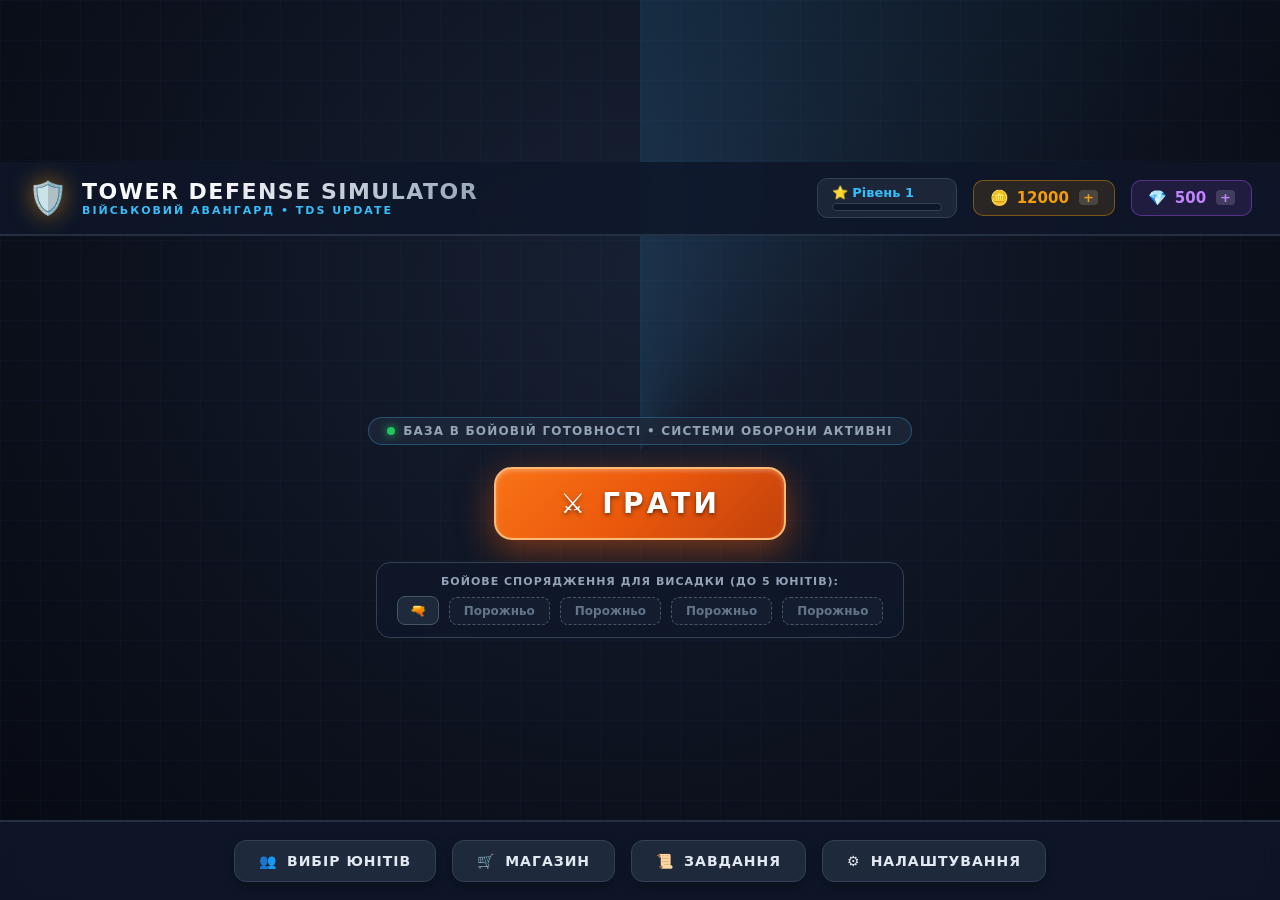
==== commit ded59ae7: "tds 2.0" ====
--- a/index.html
+++ b/index.html
@@ -716,11 +716,1132 @@
       .tower-card-name { font-size: 11px; }
       .tower-card-cost { font-size: 11px; }
     }
+
+    /* ==========================================================================
+       ВІЙСЬКОВИЙ ІНТЕРФЕЙС: ГОЛОВНЕ МЕНЮ, ЮНІТИ, МАГАЗИН, ЗАВДАННЯ, НАЛАШТУВАННЯ
+       ========================================================================== */
+    #main-menu-overlay {
+      position: fixed;
+      top: 0;
+      left: 0;
+      width: 100vw;
+      height: 100vh;
+      background: radial-gradient(circle at 50% 30%, #172033 0%, #0c111d 60%, #060911 100%);
+      z-index: 1000;
+      display: flex;
+      flex-direction: column;
+      justify-content: space-between;
+      overflow: hidden;
+      color: #f8fafc;
+      transition: opacity 0.3s ease, visibility 0.3s ease;
+    }
+
+    /* Фоновий радарний ефект та сітка */
+    .menu-radar-bg {
+      position: absolute;
+      inset: 0;
+      pointer-events: none;
+      background-image: 
+        linear-gradient(rgba(59, 130, 246, 0.04) 1px, transparent 1px),
+        linear-gradient(90deg, rgba(59, 130, 246, 0.04) 1px, transparent 1px);
+      background-size: 40px 40px;
+      z-index: 1;
+    }
+
+    .menu-radar-bg::after {
+      content: '';
+      position: absolute;
+      top: -50%;
+      left: -50%;
+      width: 200%;
+      height: 200%;
+      background: conic-gradient(from 0deg at 50% 50%, rgba(56, 189, 248, 0.12) 0deg, transparent 60deg, transparent 360deg);
+      animation: radarSpin 10s linear infinite;
+    }
+
+    @keyframes radarSpin {
+      from { transform: rotate(0deg); }
+      to { transform: rotate(360deg); }
+    }
+
+    /* Верхній бар головного меню */
+    .menu-topbar {
+      position: relative;
+      z-index: 10;
+      display: flex;
+      align-items: center;
+      justify-content: space-between;
+      padding: 16px 28px;
+      background: rgba(15, 23, 42, 0.85);
+      border-bottom: 2px solid rgba(51, 65, 85, 0.6);
+      backdrop-filter: blur(10px);
+    }
+
+    .game-logo-title {
+      display: flex;
+      align-items: center;
+      gap: 14px;
+    }
+
+    .logo-shield {
+      font-size: 32px;
+      filter: drop-shadow(0 0 12px rgba(245, 158, 11, 0.6));
+    }
+
+    .game-name {
+      font-size: 22px;
+      font-weight: 900;
+      letter-spacing: 1.5px;
+      background: linear-gradient(135deg, #f8fafc 30%, #94a3b8 100%);
+      -webkit-background-clip: text;
+      -webkit-text-fill-color: transparent;
+      text-transform: uppercase;
+    }
+
+    .game-subtitle {
+      font-size: 11px;
+      font-weight: 700;
+      letter-spacing: 2px;
+      color: #38bdf8;
+      text-transform: uppercase;
+    }
+
+    .menu-profile-stats {
+      display: flex;
+      align-items: center;
+      gap: 16px;
+    }
+
+    .player-level-card {
+      display: flex;
+      flex-direction: column;
+      gap: 3px;
+      background: rgba(30, 41, 59, 0.9);
+      border: 1px solid #334155;
+      padding: 6px 14px;
+      border-radius: 10px;
+    }
+
+    .level-badge {
+      font-size: 13px;
+      font-weight: 800;
+      color: #38bdf8;
+      display: flex;
+      align-items: center;
+      gap: 4px;
+    }
+
+    .xp-bar-wrapper {
+      position: relative;
+      width: 110px;
+      height: 8px;
+      background: #0f172a;
+      border-radius: 4px;
+      overflow: hidden;
+      border: 1px solid #334155;
+    }
+
+    .xp-bar-fill {
+      height: 100%;
+      background: linear-gradient(90deg, #38bdf8, #818cf8);
+      transition: width 0.3s ease;
+    }
+
+    .xp-text {
+      position: absolute;
+      top: -9px;
+      right: 0;
+      font-size: 9px;
+      color: #94a3b8;
+      display: none;
+    }
+
+    .currency-badge {
+      display: flex;
+      align-items: center;
+      gap: 8px;
+      padding: 8px 16px;
+      border-radius: 10px;
+      font-weight: 800;
+      font-size: 15px;
+      cursor: pointer;
+      transition: all 0.2s ease;
+    }
+
+    .currency-badge.coins {
+      background: rgba(245, 158, 11, 0.12);
+      border: 1.5px solid rgba(245, 158, 11, 0.4);
+      color: #f59e0b;
+    }
+    .currency-badge.coins:hover {
+      background: rgba(245, 158, 11, 0.22);
+      box-shadow: 0 0 14px rgba(245, 158, 11, 0.3);
+      transform: translateY(-1px);
+    }
+
+    .currency-badge.crystals {
+      background: rgba(168, 85, 247, 0.12);
+      border: 1.5px solid rgba(168, 85, 247, 0.4);
+      color: #c084fc;
+    }
+    .currency-badge.crystals:hover {
+      background: rgba(168, 85, 247, 0.22);
+      box-shadow: 0 0 14px rgba(168, 85, 247, 0.3);
+      transform: translateY(-1px);
+    }
+
+    .add-plus {
+      font-size: 13px;
+      padding: 0 4px;
+      background: rgba(255, 255, 255, 0.15);
+      border-radius: 4px;
+      margin-left: 2px;
+    }
+
+    /* Центральна секція головного меню */
+    .menu-hero-center {
+      position: relative;
+      z-index: 10;
+      display: flex;
+      flex-direction: column;
+      align-items: center;
+      justify-content: center;
+      gap: 22px;
+      padding: 20px;
+      text-align: center;
+    }
+
+    .hero-tactical-status {
+      display: inline-flex;
+      align-items: center;
+      gap: 8px;
+      padding: 6px 18px;
+      background: rgba(30, 41, 59, 0.8);
+      border: 1px solid rgba(56, 189, 248, 0.3);
+      border-radius: 20px;
+      font-size: 12px;
+      font-weight: 700;
+      letter-spacing: 1.2px;
+      color: #94a3b8;
+    }
+
+    .status-pulse-dot {
+      width: 8px;
+      height: 8px;
+      background: #22c55e;
+      border-radius: 50%;
+      box-shadow: 0 0 10px #22c55e;
+      animation: pulseGreen 1.5s infinite;
+    }
+
+    @keyframes pulseGreen {
+      0%, 100% { opacity: 1; transform: scale(1); }
+      50% { opacity: 0.4; transform: scale(0.85); }
+    }
+
+    /* Велика кнопка ГРАТИ */
+    .btn-hero-play {
+      position: relative;
+      background: linear-gradient(135deg, #f97316 0%, #ea580c 50%, #c2410c 100%);
+      color: #ffffff;
+      border: 2px solid #fdba74;
+      border-radius: 18px;
+      padding: 18px 64px;
+      font-size: 28px;
+      font-weight: 900;
+      letter-spacing: 3px;
+      cursor: pointer;
+      display: inline-flex;
+      align-items: center;
+      gap: 14px;
+      box-shadow: 0 10px 35px rgba(234, 88, 12, 0.5), inset 0 2px 4px rgba(255, 255, 255, 0.3);
+      transition: all 0.2s cubic-bezier(0.16, 1, 0.3, 1);
+      overflow: hidden;
+      text-shadow: 0 2px 4px rgba(0, 0, 0, 0.5);
+    }
+
+    .btn-hero-play:hover {
+      transform: translateY(-3px) scale(1.03);
+      box-shadow: 0 16px 45px rgba(234, 88, 12, 0.7), inset 0 2px 6px rgba(255, 255, 255, 0.5);
+      border-color: #ffedd5;
+    }
+
+    .btn-hero-play:active {
+      transform: translateY(1px) scale(0.98);
+    }
+
+    /* Попередній перегляд спорядження в центрі меню */
+    .hero-loadout-preview {
+      background: rgba(15, 23, 42, 0.85);
+      border: 1px solid #334155;
+      border-radius: 14px;
+      padding: 12px 20px;
+      display: flex;
+      flex-direction: column;
+      gap: 8px;
+      backdrop-filter: blur(8px);
+    }
+
+    .loadout-preview-title {
+      font-size: 11px;
+      font-weight: 800;
+      color: #94a3b8;
+      letter-spacing: 1px;
+      text-transform: uppercase;
+    }
+
+    .hero-slots-deck {
+      display: flex;
+      align-items: center;
+      justify-content: center;
+      gap: 10px;
+    }
+
+    .hero-slot-badge {
+      display: flex;
+      align-items: center;
+      gap: 8px;
+      background: #1e293b;
+      border: 1.5px solid #475569;
+      border-radius: 8px;
+      padding: 6px 12px;
+      font-size: 13px;
+      font-weight: 700;
+      color: #f1f5f9;
+      cursor: pointer;
+      transition: all 0.15s ease;
+    }
+
+    .hero-slot-badge:hover {
+      border-color: #38bdf8;
+      transform: translateY(-2px);
+    }
+
+    .hero-slot-empty {
+      border: 1.5px dashed #475569;
+      background: rgba(30, 41, 59, 0.4);
+      color: #64748b;
+      font-size: 12px;
+      padding: 6px 14px;
+    }
+
+    /* Нижня панель навігації головного меню */
+    .menu-bottom-nav {
+      position: relative;
+      z-index: 10;
+      display: flex;
+      align-items: center;
+      justify-content: center;
+      gap: 16px;
+      padding: 18px 24px;
+      background: rgba(15, 23, 42, 0.9);
+      border-top: 2px solid rgba(51, 65, 85, 0.6);
+      backdrop-filter: blur(10px);
+      flex-wrap: wrap;
+    }
+
+    .nav-tab-btn {
+      position: relative;
+      background: #1e293b;
+      border: 1.5px solid #334155;
+      color: #e2e8f0;
+      border-radius: 12px;
+      padding: 12px 24px;
+      font-size: 14px;
+      font-weight: 800;
+      letter-spacing: 1px;
+      cursor: pointer;
+      display: inline-flex;
+      align-items: center;
+      gap: 10px;
+      transition: all 0.18s ease;
+      box-shadow: 0 4px 12px rgba(0, 0, 0, 0.3);
+    }
+
+    .nav-tab-btn:hover {
+      background: #27354f;
+      border-color: #38bdf8;
+      color: #ffffff;
+      transform: translateY(-2px);
+      box-shadow: 0 6px 18px rgba(56, 189, 248, 0.25);
+    }
+
+    .nav-tab-btn:active {
+      transform: translateY(1px);
+    }
+
+    .quest-notification-badge {
+      position: absolute;
+      top: -5px;
+      right: -5px;
+      width: 18px;
+      height: 18px;
+      background: #ef4444;
+      color: #fff;
+      font-size: 11px;
+      font-weight: 900;
+      border-radius: 50%;
+      display: flex;
+      align-items: center;
+      justify-content: center;
+      box-shadow: 0 0 8px #ef4444;
+    }
+
+    /* Модальні вікна у військовому стилі */
+    .modal-military-card {
+      background: #0f172a;
+      border: 2px solid #334155;
+      border-radius: 18px;
+      box-shadow: 0 20px 60px rgba(0, 0, 0, 0.95), 0 0 30px rgba(56, 189, 248, 0.1);
+      max-height: 90vh;
+      overflow-y: auto;
+      text-align: left;
+    }
+
+    .modal-wide {
+      max-width: 960px !important;
+    }
+
+    .modal-header-flex {
+      display: flex;
+      align-items: center;
+      justify-content: space-between;
+      margin-bottom: 8px;
+    }
+
+    .modal-close-btn {
+      background: #1e293b;
+      border: 1px solid #475569;
+      color: #94a3b8;
+      width: 32px;
+      height: 32px;
+      border-radius: 8px;
+      font-size: 14px;
+      cursor: pointer;
+      display: flex;
+      align-items: center;
+      justify-content: center;
+      transition: all 0.15s ease;
+    }
+    .modal-close-btn:hover {
+      color: #fff;
+      border-color: #ef4444;
+      background: #450a0a;
+    }
+
+    .modal-tag {
+      font-size: 11px;
+      font-weight: 700;
+      padding: 3px 8px;
+      background: rgba(56, 189, 248, 0.15);
+      border: 1px solid rgba(56, 189, 248, 0.3);
+      border-radius: 6px;
+      color: #38bdf8;
+    }
+
+    .modal-footer-btns {
+      margin-top: 20px;
+      display: flex;
+      justify-content: flex-end;
+      gap: 12px;
+    }
+
+    .btn-military-primary {
+      background: linear-gradient(135deg, #2563eb, #3b82f6);
+      color: #fff;
+      border: 1px solid #60a5fa;
+      border-radius: 8px;
+      padding: 10px 22px;
+      font-size: 14px;
+      font-weight: 800;
+      cursor: pointer;
+      transition: all 0.15s ease;
+    }
+    .btn-military-primary:hover:not(:disabled) {
+      transform: translateY(-1px);
+      box-shadow: 0 4px 14px rgba(37, 99, 235, 0.4);
+    }
+    .btn-military-primary:disabled {
+      background: #334155;
+      color: #64748b;
+      border-color: transparent;
+      cursor: not-allowed;
+    }
+
+    .btn-military-secondary {
+      background: #1e293b;
+      border: 1.5px solid #475569;
+      color: #cbd5e1;
+      border-radius: 8px;
+      padding: 10px 20px;
+      font-size: 14px;
+      font-weight: 700;
+      cursor: pointer;
+      transition: all 0.15s ease;
+    }
+    .btn-military-secondary:hover {
+      background: #334155;
+      color: #fff;
+    }
+
+    /* РЕЖИМИ ГРИ */
+    .modes-grid {
+      display: grid;
+      grid-template-columns: repeat(3, 1fr);
+      gap: 16px;
+      margin: 20px 0;
+    }
+    @media (max-width: 768px) {
+      .modes-grid { grid-template-columns: 1fr; }
+    }
+
+    .mode-card {
+      background: #1e293b;
+      border: 2px solid #334155;
+      border-radius: 14px;
+      padding: 20px;
+      cursor: pointer;
+      transition: all 0.2s ease;
+      display: flex;
+      flex-direction: column;
+      gap: 10px;
+      position: relative;
+    }
+    .mode-card:hover {
+      transform: translateY(-4px);
+      border-color: #38bdf8;
+      background: #243249;
+      box-shadow: 0 10px 25px rgba(56, 189, 248, 0.2);
+    }
+
+    .mode-badge {
+      font-size: 11px;
+      font-weight: 800;
+      padding: 3px 8px;
+      border-radius: 6px;
+      align-self: flex-start;
+      letter-spacing: 1px;
+    }
+    .mode-badge.normal { background: rgba(34, 197, 94, 0.2); color: #22c55e; border: 1px solid rgba(34, 197, 94, 0.4); }
+    .mode-badge.hard { background: rgba(239, 68, 68, 0.2); color: #ef4444; border: 1px solid rgba(239, 68, 68, 0.4); }
+    .mode-badge.endless { background: rgba(168, 85, 247, 0.2); color: #c084fc; border: 1px solid rgba(168, 85, 247, 0.4); }
+
+    .mode-icon { font-size: 36px; }
+    .mode-name { font-size: 17px; font-weight: 800; color: #f8fafc; }
+    .mode-desc { font-size: 12px; color: #94a3b8; line-height: 1.4; flex-grow: 1; }
+    .mode-reward-badge { font-size: 11px; font-weight: 700; color: #f59e0b; background: rgba(245, 158, 11, 0.1); padding: 4px 8px; border-radius: 6px; }
+
+    /* ЕКРАН ЮНІТІВ: СПОРЯДЖЕННЯ ТА КАРТКИ */
+    .loadout-bar-section {
+      background: #141e30;
+      border: 1.5px solid #2e3e5c;
+      border-radius: 12px;
+      padding: 12px 16px;
+      margin-bottom: 16px;
+    }
+    .loadout-bar-header {
+      display: flex;
+      justify-content: space-between;
+      align-items: center;
+      font-size: 12px;
+      font-weight: 700;
+      color: #94a3b8;
+      margin-bottom: 10px;
+    }
+    .loadout-hint {
+      font-size: 11px;
+      color: #64748b;
+    }
+    .loadout-slots-container {
+      display: grid;
+      grid-template-columns: repeat(5, 1fr);
+      gap: 10px;
+    }
+    @media (max-width: 600px) {
+      .loadout-slots-container { grid-template-columns: repeat(3, 1fr); }
+    }
+
+    .loadout-slot-card {
+      background: #1e293b;
+      border: 2px solid #334155;
+      border-radius: 10px;
+      padding: 8px;
+      display: flex;
+      flex-direction: column;
+      align-items: center;
+      gap: 4px;
+      text-align: center;
+      position: relative;
+      cursor: pointer;
+      transition: all 0.15s ease;
+    }
+    .loadout-slot-card:hover {
+      border-color: #38bdf8;
+      background: #25334d;
+    }
+    .loadout-slot-num {
+      position: absolute;
+      top: 3px;
+      left: 6px;
+      font-size: 10px;
+      font-weight: 900;
+      color: #64748b;
+    }
+    .loadout-slot-unequip {
+      position: absolute;
+      top: 3px;
+      right: 5px;
+      font-size: 10px;
+      color: #ef4444;
+      background: rgba(239, 68, 68, 0.15);
+      border-radius: 4px;
+      padding: 1px 4px;
+    }
+    .loadout-slot-icon { font-size: 24px; margin-top: 4px; }
+    .loadout-slot-name { font-size: 11px; font-weight: 700; color: #f1f5f9; }
+
+    /* Фільтри юнітів */
+    .unit-filter-tabs {
+      display: flex;
+      gap: 8px;
+      overflow-x: auto;
+      padding-bottom: 8px;
+      margin-bottom: 14px;
+    }
+    .filter-tab-btn {
+      background: #1e293b;
+      border: 1px solid #334155;
+      color: #94a3b8;
+      border-radius: 8px;
+      padding: 6px 14px;
+      font-size: 12px;
+      font-weight: 700;
+      cursor: pointer;
+      white-space: nowrap;
+      transition: all 0.15s ease;
+    }
+    .filter-tab-btn:hover { color: #fff; background: #2a3a54; }
+    .filter-tab-btn.active {
+      background: #2563eb;
+      color: #fff;
+      border-color: #60a5fa;
+    }
+
+    /* Розділений вигляд юнітів: сітка + інспекція */
+    .units-layout-split {
+      display: grid;
+      grid-template-columns: 1.3fr 1fr;
+      gap: 16px;
+      min-height: 400px;
+    }
+    @media (max-width: 860px) {
+      .units-layout-split { grid-template-columns: 1fr; }
+    }
+
+    .unit-cards-grid-scroll {
+      display: grid;
+      grid-template-columns: repeat(auto-fill, minmax(130px, 1fr));
+      gap: 10px;
+      max-height: 480px;
+      overflow-y: auto;
+      padding-right: 6px;
+    }
+
+    .unit-item-card {
+      background: #1e293b;
+      border: 2px solid #334155;
+      border-radius: 12px;
+      padding: 10px;
+      display: flex;
+      flex-direction: column;
+      align-items: center;
+      gap: 6px;
+      text-align: center;
+      cursor: pointer;
+      transition: all 0.18s ease;
+      position: relative;
+    }
+    .unit-item-card:hover {
+      transform: translateY(-2px);
+      box-shadow: 0 6px 18px rgba(0, 0, 0, 0.4);
+    }
+    .unit-item-card.selected {
+      border-color: #38bdf8 !important;
+      box-shadow: 0 0 14px rgba(56, 189, 248, 0.4);
+      background: #223249;
+    }
+
+    /* Рідкісні рамки */
+    .rarity-COMMON { border-color: #64748b; }
+    .rarity-RARE { border-color: #38bdf8; }
+    .rarity-EPIC { border-color: #c084fc; }
+    .rarity-LEGENDARY { border-color: #f59e0b; }
+    .rarity-MYTHIC { border-color: #ef4444; }
+
+    .unit-card-icon { font-size: 32px; }
+    .unit-card-title { font-size: 13px; font-weight: 800; color: #f8fafc; }
+    .unit-card-role { font-size: 10px; color: #94a3b8; }
+    .unit-card-status {
+      font-size: 9px;
+      font-weight: 800;
+      padding: 2px 6px;
+      border-radius: 4px;
+      text-transform: uppercase;
+      letter-spacing: 0.5px;
+    }
+    .status-equipped { background: rgba(34, 197, 94, 0.2); color: #22c55e; border: 1px solid rgba(34, 197, 94, 0.4); }
+    .status-owned { background: rgba(56, 189, 248, 0.2); color: #38bdf8; border: 1px solid rgba(56, 189, 248, 0.4); }
+    .status-locked { background: rgba(100, 116, 139, 0.2); color: #94a3b8; border: 1px solid rgba(100, 116, 139, 0.4); }
+
+    /* Панель детального перегляду юніта */
+    .unit-detail-panel {
+      background: #141e30;
+      border: 1.5px solid #2e3e5c;
+      border-radius: 14px;
+      padding: 16px;
+      display: flex;
+      flex-direction: column;
+      gap: 12px;
+      overflow-y: auto;
+      max-height: 480px;
+    }
+
+    .detail-header {
+      display: flex;
+      align-items: center;
+      gap: 14px;
+      border-bottom: 1px solid #334155;
+      padding-bottom: 12px;
+    }
+    .detail-icon-box {
+      font-size: 42px;
+      background: #1e293b;
+      padding: 8px 14px;
+      border-radius: 12px;
+      border: 2px solid #334155;
+    }
+    .detail-title-group h3 {
+      font-size: 18px;
+      font-weight: 900;
+      color: #f8fafc;
+    }
+    .detail-rarity-pill {
+      font-size: 10px;
+      font-weight: 800;
+      padding: 2px 8px;
+      border-radius: 4px;
+      display: inline-block;
+      margin-top: 3px;
+    }
+
+    .detail-stats-grid {
+      display: grid;
+      grid-template-columns: repeat(2, 1fr);
+      gap: 8px;
+      background: #1e293b;
+      padding: 10px;
+      border-radius: 10px;
+    }
+    .detail-stat-item {
+      font-size: 11px;
+      display: flex;
+      justify-content: space-between;
+      color: #94a3b8;
+    }
+    .detail-stat-val {
+      font-weight: 800;
+      color: #f1f5f9;
+    }
+
+    .detail-levels-section {
+      display: flex;
+      flex-direction: column;
+      gap: 6px;
+    }
+    .detail-levels-title {
+      font-size: 11px;
+      font-weight: 800;
+      color: #38bdf8;
+      text-transform: uppercase;
+      letter-spacing: 1px;
+    }
+    .level-row {
+      background: #1e293b;
+      border-left: 3px solid #38bdf8;
+      padding: 6px 10px;
+      border-radius: 6px;
+      font-size: 11px;
+    }
+    .level-row-head {
+      display: flex;
+      justify-content: space-between;
+      font-weight: 800;
+      color: #f8fafc;
+      margin-bottom: 2px;
+    }
+    .level-row-desc {
+      color: #94a3b8;
+      font-size: 10px;
+    }
+
+    .detail-actions-box {
+      margin-top: auto;
+      display: flex;
+      flex-direction: column;
+      gap: 8px;
+    }
+
+    /* МАГАЗИН */
+    .shop-sections-container {
+      display: flex;
+      flex-direction: column;
+      gap: 20px;
+      margin: 16px 0;
+    }
+    .shop-section-title {
+      font-size: 14px;
+      font-weight: 800;
+      color: #38bdf8;
+      text-transform: uppercase;
+      letter-spacing: 1px;
+      display: flex;
+      align-items: center;
+      gap: 8px;
+    }
+
+    .shop-crates-grid {
+      display: grid;
+      grid-template-columns: repeat(3, 1fr);
+      gap: 16px;
+    }
+    @media (max-width: 768px) {
+      .shop-crates-grid { grid-template-columns: 1fr; }
+    }
+
+    .crate-card {
+      background: #1e293b;
+      border: 2px solid #334155;
+      border-radius: 14px;
+      padding: 18px;
+      display: flex;
+      flex-direction: column;
+      align-items: center;
+      text-align: center;
+      gap: 10px;
+      transition: all 0.2s ease;
+    }
+    .crate-card:hover {
+      transform: translateY(-4px);
+      box-shadow: 0 10px 25px rgba(0, 0, 0, 0.4);
+    }
+    .crate-icon { font-size: 48px; filter: drop-shadow(0 4px 8px rgba(0,0,0,0.5)); }
+    .crate-name { font-size: 16px; font-weight: 800; color: #f8fafc; }
+    .crate-desc { font-size: 11px; color: #94a3b8; line-height: 1.4; flex-grow: 1; }
+
+    .currency-packs-grid {
+      display: grid;
+      grid-template-columns: repeat(2, 1fr);
+      gap: 14px;
+    }
+    @media (max-width: 600px) {
+      .currency-packs-grid { grid-template-columns: 1fr; }
+    }
+
+    .currency-pack-card {
+      background: #1e293b;
+      border: 1.5px solid #334155;
+      border-radius: 12px;
+      padding: 14px;
+      display: flex;
+      align-items: center;
+      justify-content: space-between;
+      gap: 12px;
+    }
+    .pack-info {
+      display: flex;
+      align-items: center;
+      gap: 10px;
+    }
+    .pack-icon { font-size: 28px; }
+    .pack-amount { font-size: 15px; font-weight: 800; color: #f59e0b; }
+    .pack-label { font-size: 11px; color: #94a3b8; }
+
+    /* ЗАВДАННЯ (QUESTS) */
+    .quests-list {
+      display: flex;
+      flex-direction: column;
+      gap: 12px;
+      margin: 16px 0;
+    }
+
+    .quest-card {
+      background: #1e293b;
+      border: 1.5px solid #334155;
+      border-radius: 12px;
+      padding: 14px 18px;
+      display: flex;
+      align-items: center;
+      justify-content: space-between;
+      gap: 16px;
+      transition: all 0.15s ease;
+    }
+    .quest-card:hover {
+      border-color: #38bdf8;
+      background: #233148;
+    }
+    .quest-info-left {
+      display: flex;
+      flex-direction: column;
+      gap: 6px;
+      flex-grow: 1;
+    }
+    .quest-title-text {
+      font-size: 14px;
+      font-weight: 800;
+      color: #f8fafc;
+      display: flex;
+      align-items: center;
+      gap: 8px;
+    }
+    .quest-progress-track {
+      width: 100%;
+      max-width: 320px;
+      height: 8px;
+      background: #0f172a;
+      border-radius: 4px;
+      overflow: hidden;
+      border: 1px solid #334155;
+    }
+    .quest-progress-fill {
+      height: 100%;
+      background: linear-gradient(90deg, #22c55e, #10b981);
+      transition: width 0.3s ease;
+    }
+    .quest-progress-label {
+      font-size: 11px;
+      color: #94a3b8;
+    }
+    .quest-rewards-box {
+      display: flex;
+      align-items: center;
+      gap: 8px;
+      font-size: 12px;
+      font-weight: 700;
+      color: #f59e0b;
+    }
+
+    /* НАЛАШТУВАННЯ */
+    .settings-form {
+      display: flex;
+      flex-direction: column;
+      gap: 16px;
+      margin: 16px 0;
+    }
+    .setting-row {
+      background: #1e293b;
+      border: 1px solid #334155;
+      border-radius: 10px;
+      padding: 12px 18px;
+      display: flex;
+      align-items: center;
+      justify-content: space-between;
+      gap: 16px;
+    }
+    .setting-label {
+      display: flex;
+      flex-direction: column;
+      gap: 2px;
+    }
+    .setting-name { font-size: 14px; font-weight: 700; color: #f8fafc; }
+    .setting-desc { font-size: 11px; color: #94a3b8; }
+    .setting-ctrl { display: flex; align-items: center; gap: 10px; }
+    .setting-slider {
+      width: 130px;
+      accent-color: #38bdf8;
+      cursor: pointer;
+    }
+    .setting-switch {
+      padding: 6px 14px;
+      background: #0f172a;
+      border: 1px solid #475569;
+      color: #f1f5f9;
+      border-radius: 6px;
+      font-size: 12px;
+      font-weight: 700;
+      cursor: pointer;
+    }
+
+    /* TOAST ПОВІДОМЛЕННЯ */
+    #toast-container {
+      position: fixed;
+      top: 24px;
+      right: 24px;
+      z-index: 2000;
+      display: flex;
+      flex-direction: column;
+      gap: 10px;
+      pointer-events: none;
+    }
+    .toast-msg {
+      background: rgba(15, 23, 42, 0.95);
+      border: 1.5px solid #38bdf8;
+      box-shadow: 0 8px 24px rgba(0, 0, 0, 0.6);
+      color: #f8fafc;
+      padding: 12px 20px;
+      border-radius: 10px;
+      font-size: 13px;
+      font-weight: 700;
+      display: flex;
+      align-items: center;
+      gap: 10px;
+      animation: toastIn 0.3s ease, toastOut 0.3s ease 2.7s forwards;
+      pointer-events: auto;
+    }
+    .toast-msg.success { border-color: #22c55e; }
+    .toast-msg.error { border-color: #ef4444; }
+    .toast-msg.gold { border-color: #f59e0b; }
+
+    @keyframes toastIn {
+      from { opacity: 0; transform: translateX(40px); }
+      to { opacity: 1; transform: translateX(0); }
+    }
+    @keyframes toastOut {
+      from { opacity: 1; transform: translateX(0); }
+      to { opacity: 0; transform: translateY(-20px); }
+    }
+
+    /* АНІМАЦІЯ ВІДКРИТТЯ СКРИНІ */
+    #crate-opening-overlay {
+      position: fixed;
+      inset: 0;
+      background: rgba(8, 12, 20, 0.92);
+      backdrop-filter: blur(12px);
+      z-index: 1500;
+      display: flex;
+      flex-direction: column;
+      align-items: center;
+      justify-content: center;
+      gap: 20px;
+      animation: modalPop 0.3s ease;
+    }
+    .crate-anim-box {
+      font-size: 96px;
+      animation: crateShake 1s infinite ease-in-out;
+    }
+    @keyframes crateShake {
+      0%, 100% { transform: rotate(0deg) scale(1); }
+      25% { transform: rotate(-8deg) scale(1.05); }
+      75% { transform: rotate(8deg) scale(1.05); }
+    }
+    .crate-reward-card {
+      background: #1e293b;
+      border: 2px solid #f59e0b;
+      border-radius: 16px;
+      padding: 24px 36px;
+      text-align: center;
+      box-shadow: 0 0 35px rgba(245, 158, 11, 0.4);
+      animation: modalPop 0.4s cubic-bezier(0.16, 1, 0.3, 1);
+    }
   </style>
 </head>
 <body>
 
-  <!-- ВЕРХНЯ ПАНЕЛЬ СТАНУ -->
+  <!-- КОНТЕЙНЕР ПОВІДОМЛЕНЬ (TOASTS) -->
+  <div id="toast-container"></div>
+
+  <!-- АНІМАЦІЙНЕ ВІКНО ВІДКРИТТЯ СКРИНІ -->
+  <div id="crate-opening-overlay" style="display: none;">
+    <div class="crate-anim-box" id="crate-anim-icon">📦</div>
+    <div class="crate-reward-card" id="crate-reward-box" style="display: none;">
+      <h3 style="font-size: 20px; color: #f59e0b; margin-bottom: 8px;">🎉 НАГОРОДА ОТРИМАНА!</h3>
+      <div id="crate-reward-content" style="font-size: 26px; font-weight: 800; margin: 12px 0;">+500 🪙</div>
+      <button class="btn-military-primary" id="btn-close-crate-reward">Чудово! 👍</button>
+    </div>
+  </div>
+
+  <!-- ==========================================================================
+       ГОЛОВНЕ МЕНЮ (MAIN MENU OVERLAY)
+       ========================================================================== -->
+  <div id="main-menu-overlay">
+    <div class="menu-radar-bg"></div>
+    <div class="menu-particles" id="menu-particles-box"></div>
+
+    <!-- ВЕРХНЯ ПАНЕЛЬ ГОЛОВНОГО МЕНЮ -->
+    <header class="menu-topbar">
+      <div class="game-logo-title">
+        <span class="logo-shield">🛡️</span>
+        <div>
+          <div class="game-name">TOWER DEFENSE SIMULATOR</div>
+          <div class="game-subtitle">ВІЙСЬКОВИЙ АВАНГАРД &bull; TDS UPDATE</div>
+        </div>
+      </div>
+
+      <div class="menu-profile-stats">
+        <div class="player-level-card" title="Прогрес рівня">
+          <div class="level-badge" id="menu-level-badge">⭐ Рівень 1</div>
+          <div class="xp-bar-wrapper">
+            <div class="xp-bar-fill" id="menu-xp-fill" style="width: 0%;"></div>
+            <span class="xp-text" id="menu-xp-text">0 / 100 XP</span>
+          </div>
+        </div>
+
+        <div class="currency-badge coins" id="btn-menu-coins-chip" title="Монети (натисніть щоб відкрити магазин)">
+          <span>🪙</span>
+          <span id="menu-coins-val">1000</span>
+          <span class="add-plus">+</span>
+        </div>
+
+        <div class="currency-badge crystals" id="btn-menu-crystals-chip" title="Преміум кристали (натисніть щоб відкрити магазин)">
+          <span>💎</span>
+          <span id="menu-crystals-val">100</span>
+          <span class="add-plus">+</span>
+        </div>
+      </div>
+    </header>
+
+    <!-- ЦЕНТРАЛЬНА ЧАСТИНА ГОЛОВНОГО МЕНЮ -->
+    <main class="menu-hero-center">
+      <div class="hero-tactical-status">
+        <span class="status-pulse-dot"></span> БАЗА В БОЙОВІЙ ГОТОВНОСТІ &bull; СИСТЕМИ ОБОРОНИ АКТИВНІ
+      </div>
+
+      <button id="btn-main-play" class="btn-hero-play" title="Розпочати бій">
+        <span class="play-icon">⚔️</span>
+        <span class="play-label">ГРАТИ</span>
+      </button>
+
+      <!-- ПЕРЕГЛЯД СПОРЯДЖЕННЯ (5 СЛОТІВ) -->
+      <div class="hero-loadout-preview">
+        <div class="loadout-preview-title">БОЙОВЕ СПОРЯДЖЕННЯ ДЛЯ ВИСАДКИ (ДО 5 ЮНІТІВ):</div>
+        <div class="hero-slots-deck" id="hero-equipped-slots">
+          <!-- Генерується динамічно -->
+        </div>
+      </div>
+    </main>
+
+    <!-- НИЖНЯ НАВІГАЦІЙНА ПАНЕЛЬ ГОЛОВНОГО МЕНЮ -->
+    <footer class="menu-bottom-nav">
+      <button class="nav-tab-btn" id="btn-nav-units" title="Вибір, покупка та огляд характеристик юнітів">
+        <span class="tab-icon">👥</span>
+        <span class="tab-text">ВИБІР ЮНІТІВ</span>
+      </button>
+      <button class="nav-tab-btn" id="btn-nav-shop" title="Магазин скринь, валюти та предметів">
+        <span class="tab-icon">🛒</span>
+        <span class="tab-text">МАГАЗИН</span>
+      </button>
+      <button class="nav-tab-btn" id="btn-nav-quests" title="Щоденні бойові завдання">
+        <span class="tab-icon">📜</span>
+        <span class="tab-text">ЗАВДАННЯ</span>
+        <span class="quest-notification-badge" id="quest-notify-badge" style="display:none;">!</span>
+      </button>
+      <button class="nav-tab-btn" id="btn-nav-settings" title="Налаштування звуку та графіки">
+        <span class="tab-icon">⚙️</span>
+        <span class="tab-text">НАЛАШТУВАННЯ</span>
+      </button>
+    </footer>
+  </div>
+
+  <!-- ВЕРХНЯ ПАНЕЛЬ СТАНУ (ПІД ЧАС МАТЧУ) -->
   <header id="top-bar">
     <div class="stats-group">
       <div class="stat-badge gold" title="Золото">
@@ -750,6 +1871,7 @@
     </div>
 
     <div class="controls-group">
+      <button id="btn-menu" class="btn-icon" title="Головне меню">🏠</button>
       <button id="btn-speed" class="btn-icon" title="Зміна швидкості гри (x1 / x2 / x3)">x1</button>
       <button id="btn-pause" class="btn-icon" title="Пауза гри">⏸</button>
       <button id="btn-sound" class="btn-icon active" title="Увімкнути/Вимкнути звук">🔊</button>
@@ -836,6 +1958,34 @@
           <div class="tower-card-info">
             <span class="tower-card-name">Отруйна</span>
             <span class="tower-card-cost">🪙 140</span>
+          </div>
+        </div>
+
+        <!-- Нові морські вежі (активні лише на карті «Порт») -->
+        <div class="tower-card naval-only" data-type="COASTAL_GUN" title="Берегова гармата: потужна артилерія по групах ворогів, 5 рівнів" style="display:none;">
+          <span class="key-hint">7</span>
+          <div class="tower-icon-box" style="color: #f97316;">🔫</div>
+          <div class="tower-card-info">
+            <span class="tower-card-name">Берег. гармата</span>
+            <span class="tower-card-cost">🪙 200</span>
+          </div>
+        </div>
+
+        <div class="tower-card naval-only" data-type="ROCKET_BOAT" title="Ракетний катер: патрулює море, запускає ракети по всіх ворогах, 5 рівнів" style="display:none;">
+          <span class="key-hint">8</span>
+          <div class="tower-icon-box" style="color: #38bdf8;">🚤</div>
+          <div class="tower-card-info">
+            <span class="tower-card-name">Ракет. катер</span>
+            <span class="tower-card-cost">🪙 225</span>
+          </div>
+        </div>
+
+        <div class="tower-card naval-only" data-type="SEA_DRONE" title="Морський дрон: літає, виявляє підводні цілі, атакує кулеметом/ракетами, 5 рівнів" style="display:none;">
+          <span class="key-hint">9</span>
+          <div class="tower-icon-box" style="color: #c084fc;">🛸</div>
+          <div class="tower-card-info">
+            <span class="tower-card-name">Морський дрон</span>
+            <span class="tower-card-cost">🪙 175</span>
           </div>
         </div>
       </div>
@@ -869,14 +2019,298 @@
     </div>
   </main>
 
-  <!-- МОДАЛЬНЕ ВІКНО: ВИБІР КАРТИ -->
-  <div class="modal-overlay" id="modal-map-select">
-    <div class="modal-card">
-      <h2 class="modal-title">🏰 Оберіть карту</h2>
-      <p class="modal-subtitle">Оберіть поле битви перед початком оборони королівства</p>
+  <!-- ==========================================================================
+       МОДАЛЬНЕ ВІКНО: ВИБІР РЕЖИМУ (MODES)
+       ========================================================================== -->
+  <div class="modal-overlay" id="modal-mode-select" style="display: none;">
+    <div class="modal-card modal-military-card">
+      <div class="modal-header-flex">
+        <h2 class="modal-title">⚔️ Оберіть бойовий режим</h2>
+        <button class="modal-close-btn" id="btn-close-mode-modal">✖</button>
+      </div>
+      <p class="modal-subtitle">Оберіть складність військової операції перед висадкою на поле бою</p>
+
+      <div class="modes-grid">
+        <!-- Звичайний режим -->
+        <div class="mode-card" data-mode="NORMAL">
+          <div class="mode-badge normal">ЗВИЧАЙНИЙ</div>
+          <div class="mode-icon">🛡️</div>
+          <div class="mode-name">Стандартний фронт</div>
+          <p class="mode-desc">25 хвиль (30 на порті) зі стандартними характеристиками ворогів. Оптимально для ознайомлення з тактикою.</p>
+          <div class="mode-reward-badge">Нагорода: +300 🪙, +20 💎, +100 XP</div>
+        </div>
+
+        <!-- Складний режим -->
+        <div class="mode-card" data-mode="HARD">
+          <div class="mode-badge hard">СКЛАДНИЙ</div>
+          <div class="mode-icon">🔥</div>
+          <div class="mode-name">Штурмовий прорив</div>
+          <p class="mode-desc">+50% здоров'я та +20% швидкості ворогів! Потребує потужних юнітів та вивіреної взаємодії.</p>
+          <div class="mode-reward-badge">Нагорода: +750 🪙, +50 💎, +250 XP</div>
+        </div>
+
+        <!-- Нескінченний режим -->
+        <div class="mode-card" data-mode="ENDLESS">
+          <div class="mode-badge endless">НЕСКІНЧЕННИЙ</div>
+          <div class="mode-icon">♾️</div>
+          <div class="mode-name">Нескінченна оборона</div>
+          <p class="mode-desc">Хвилі не закінчуються! Сила ворогів постійно зростає з кожною хвилею. Встановіть свій абсолютний рекорд!</p>
+          <div class="mode-reward-badge">Нагорода: +25 🪙 & +5 XP за кожну хвилю</div>
+        </div>
+      </div>
+
+      <div class="modal-footer-btns">
+        <button class="btn-military-secondary" id="btn-back-mode-to-menu">⬅️ Назад до головного меню</button>
+      </div>
+    </div>
+  </div>
+
+  <!-- ==========================================================================
+       МОДАЛЬНЕ ВІКНО: ВИБІР ЮНІТІВ ТА СПОРЯДЖЕННЯ (UNITS)
+       ========================================================================== -->
+  <div class="modal-overlay" id="modal-units" style="display: none;">
+    <div class="modal-card modal-wide modal-military-card">
+      <div class="modal-header-flex">
+        <div style="display: flex; align-items: center; gap: 10px;">
+          <h2 class="modal-title">👥 Бойові юніти та спорядження</h2>
+          <span class="modal-tag">5 слотів для бою</span>
+        </div>
+        <button class="modal-close-btn" id="btn-close-units-modal">✖</button>
+      </div>
+      <p class="modal-subtitle">Споряджайте до 5 найсильніших юнітів. Вони будуть доступні для будівництва на бойовій карті.</p>
+
+      <!-- Верхня панель 5 активних слотів -->
+      <div class="loadout-bar-section">
+        <div class="loadout-bar-header">
+          <span>🎒 Активне спорядження (<span id="loadout-count-text">2 / 5</span>):</span>
+          <span class="loadout-hint">Клікніть по картці слота, щоб зняти юніта (мінімум 1 юніт має бути в строю)</span>
+        </div>
+        <div class="loadout-slots-container" id="equipped-slots-container">
+          <!-- Генерується динамічно -->
+        </div>
+      </div>
+
+      <!-- Фільтри рідкостей -->
+      <div class="unit-filter-tabs" id="unit-filter-tabs">
+        <button class="filter-tab-btn active" data-filter="ALL">Усі (13)</button>
+        <button class="filter-tab-btn" data-filter="COMMON">Звичайні</button>
+        <button class="filter-tab-btn" data-filter="RARE">Рідкісні</button>
+        <button class="filter-tab-btn" data-filter="EPIC">Епічні</button>
+        <button class="filter-tab-btn" data-filter="LEGENDARY">Легендарні</button>
+        <button class="filter-tab-btn" data-filter="MYTHIC">Міфічні</button>
+      </div>
+
+      <!-- Розділений блок: сітка карток + панель інспекції -->
+      <div class="units-layout-split">
+        <div class="unit-cards-grid-scroll" id="unit-cards-grid">
+          <!-- 10 карток юнітів генеруються динамічно -->
+        </div>
+
+        <div class="unit-detail-panel" id="unit-detail-panel">
+          <!-- Інспекція характеристик та 5 рівнів -->
+        </div>
+      </div>
+
+      <div class="modal-footer-btns">
+        <button class="btn-military-secondary" id="btn-back-units-to-menu">⬅️ Назад до головного меню</button>
+      </div>
+    </div>
+  </div>
+
+  <!-- ==========================================================================
+       МОДАЛЬНЕ ВІКНО: МАГАЗИН (SHOP)
+       ========================================================================== -->
+  <div class="modal-overlay" id="modal-shop" style="display: none;">
+    <div class="modal-card modal-wide modal-military-card">
+      <div class="modal-header-flex">
+        <h2 class="modal-title">🛒 Військовий магазин арсеналу</h2>
+        <button class="modal-close-btn" id="btn-close-shop-modal">✖</button>
+      </div>
+      <p class="modal-subtitle">Купуйте скрині, нових юнітів та поповнюйте ресурси для армії</p>
+
+      <div class="shop-sections-container">
+        <!-- Секція скринь -->
+        <div class="shop-section-title">📦 Військові скрині постачання</div>
+        <div class="shop-crates-grid">
+          <!-- Звичайна скриня -->
+          <div class="crate-card">
+            <div class="crate-icon">📦</div>
+            <div class="crate-name">Звичайна скриня</div>
+            <p class="crate-desc">Містить 150-450 монет або шанс розблокувати Звичайного/Рідкісного юніта!</p>
+            <button class="btn-military-primary" id="btn-buy-crate-common" style="width: 100%;">
+              Відкрити за 300 🪙
+            </button>
+          </div>
+
+          <!-- Військова скриня -->
+          <div class="crate-card" style="border-color: #38bdf8;">
+            <div class="crate-icon">🎖️</div>
+            <div class="crate-name" style="color: #38bdf8;">Військова скриня</div>
+            <p class="crate-desc">Високий шанс отримати Епічного юніта (Інженер/Медик/Вогнеметник) або 1000 🪙 + 25 💎!</p>
+            <button class="btn-military-primary" id="btn-buy-crate-military" style="width: 100%; background: linear-gradient(135deg, #0284c7, #38bdf8);">
+              Відкрити за 800 🪙
+            </button>
+          </div>
+
+          <!-- Легендарна скриня -->
+          <div class="crate-card" style="border-color: #f59e0b;">
+            <div class="crate-icon">👑</div>
+            <div class="crate-name" style="color: #f59e0b;">Легендарна скриня</div>
+            <p class="crate-desc">Гарантований Легендарний або Міфічний юніт (Ракетник/Дрон/Танкіст/Генерал) або 3500 🪙!</p>
+            <button class="btn-military-primary" id="btn-buy-crate-legendary" style="width: 100%; background: linear-gradient(135deg, #d97706, #f59e0b); color: #0f172a;">
+              Відкрити за 120 💎
+            </button>
+          </div>
+        </div>
+
+        <!-- Секція обміну валюти -->
+        <div class="shop-section-title">💎 Обмін кристалів на монети</div>
+        <div class="currency-packs-grid">
+          <div class="currency-pack-card">
+            <div class="pack-info">
+              <span class="pack-icon">💰</span>
+              <div>
+                <div class="pack-amount">+1,000 🪙 Монет</div>
+                <div class="pack-label">Тактичний пакет спорядження</div>
+              </div>
+            </div>
+            <button class="btn-military-secondary" id="btn-exchange-30c" style="color: #c084fc; border-color: #c084fc;">
+              30 💎
+            </button>
+          </div>
+
+          <div class="currency-pack-card">
+            <div class="pack-info">
+              <span class="pack-icon">🏦</span>
+              <div>
+                <div class="pack-amount">+4,000 🪙 Монет</div>
+                <div class="pack-label">Військовий фонд генералітету</div>
+              </div>
+            </div>
+            <button class="btn-military-secondary" id="btn-exchange-100c" style="color: #c084fc; border-color: #c084fc;">
+              100 💎
+            </button>
+          </div>
+        </div>
+      </div>
+
+      <div class="modal-footer-btns">
+        <button class="btn-military-secondary" id="btn-back-shop-to-menu">⬅️ Назад до головного меню</button>
+      </div>
+    </div>
+  </div>
+
+  <!-- ==========================================================================
+       МОДАЛЬНЕ ВІКНО: ЗАВДАННЯ (QUESTS)
+       ========================================================================== -->
+  <div class="modal-overlay" id="modal-quests" style="display: none;">
+    <div class="modal-card modal-military-card">
+      <div class="modal-header-flex">
+        <h2 class="modal-title">📜 Щоденні бойові завдання</h2>
+        <button class="modal-close-btn" id="btn-close-quests-modal">✖</button>
+      </div>
+      <p class="modal-subtitle">Виконуйте місії штабу, щоб отримувати монети, кристали та досвід командувача</p>
+
+      <div class="quests-list" id="quests-container">
+        <!-- Генерується динамічно -->
+      </div>
+
+      <div class="modal-footer-btns">
+        <button class="btn-military-secondary" id="btn-back-quests-to-menu">⬅️ Назад до головного меню</button>
+      </div>
+    </div>
+  </div>
+
+  <!-- ==========================================================================
+       МОДАЛЬНЕ ВІКНО: НАЛАШТУВАННЯ (SETTINGS)
+       ========================================================================== -->
+  <div class="modal-overlay" id="modal-settings" style="display: none;">
+    <div class="modal-card modal-military-card">
+      <div class="modal-header-flex">
+        <h2 class="modal-title">⚙️ Налаштування командного пункту</h2>
+        <button class="modal-close-btn" id="btn-close-settings-modal">✖</button>
+      </div>
+      <p class="modal-subtitle">Конфігурація звуку, візуальних ефектів та керування збереженням</p>
+
+      <div class="settings-form">
+        <div class="setting-row">
+          <div class="setting-label">
+            <div class="setting-name">Гучність музики</div>
+            <div class="setting-desc">Фоновий військовий саундтрек</div>
+          </div>
+          <div class="setting-ctrl">
+            <input type="range" min="0" max="100" value="80" class="setting-slider" id="slider-music">
+            <span id="label-music-val" style="font-size: 12px; font-weight: 700; width: 35px;">80%</span>
+          </div>
+        </div>
+
+        <div class="setting-row">
+          <div class="setting-label">
+            <div class="setting-name">Гучність звукових ефектів (SFX)</div>
+            <div class="setting-desc">Постріли, вибухи, сирени та інтерфейс</div>
+          </div>
+          <div class="setting-ctrl">
+            <input type="range" min="0" max="100" value="80" class="setting-slider" id="slider-sfx">
+            <span id="label-sfx-val" style="font-size: 12px; font-weight: 700; width: 35px;">80%</span>
+          </div>
+        </div>
+
+        <div class="setting-row">
+          <div class="setting-label">
+            <div class="setting-name">Візуальні ефекти та частинки</div>
+            <div class="setting-desc">Дим, іскри, спалахи вибухів та снарядів</div>
+          </div>
+          <div class="setting-ctrl">
+            <button class="setting-switch" id="btn-toggle-particles">УВІМКНЕНО</button>
+          </div>
+        </div>
+
+        <div class="setting-row">
+          <div class="setting-label">
+            <div class="setting-name">Якість графіки</div>
+            <div class="setting-desc">Рівень згладжування та деталізації</div>
+          </div>
+          <div class="setting-ctrl">
+            <select id="select-graphics-quality" class="setting-switch" style="background:#0f172a; cursor:pointer;">
+              <option value="high" selected>Висока (60 FPS)</option>
+              <option value="medium">Середня</option>
+              <option value="low">Низька (Економія)</option>
+            </select>
+          </div>
+        </div>
+
+        <div class="setting-row" style="border-color: rgba(239, 68, 68, 0.4);">
+          <div class="setting-label">
+            <div class="setting-name" style="color: #ef4444;">Скидання бойового прогресу</div>
+            <div class="setting-desc">Очистити баланс, рівень та розблокованих юнітів до початкового стану</div>
+          </div>
+          <div class="setting-ctrl">
+            <button class="btn-military-secondary" id="btn-reset-profile" style="color: #ef4444; border-color: #ef4444;">
+              Скинути дані ⚠️
+            </button>
+          </div>
+        </div>
+      </div>
+
+      <div class="modal-footer-btns">
+        <button class="btn-military-primary" id="btn-save-settings">Зберегти та закрити ✅</button>
+      </div>
+    </div>
+  </div>
+
+  <!-- ==========================================================================
+       МОДАЛЬНЕ ВІКНО: ВИБІР КАРТИ (MAP SELECT)
+       ========================================================================== -->
+  <div class="modal-overlay" id="modal-map-select" style="display: none;">
+    <div class="modal-card modal-military-card">
+      <div class="modal-header-flex">
+        <h2 class="modal-title">🏰 Оберіть карту бою</h2>
+        <button class="modal-close-btn" id="btn-close-map-modal">✖</button>
+      </div>
+      <p class="modal-subtitle">Оберіть сектор бойових дій перед висадкою підрозділів</p>
 
       <div class="map-cards-grid">
-        <!-- Карта 1 -->
+        <!-- Карта 1: Зелена долина -->
         <div class="map-select-card" data-map="VALLEY">
           <div class="map-preview-thumb">
             <canvas class="map-preview-canvas" id="preview-valley" width="280" height="120"></canvas>
@@ -886,11 +2320,11 @@
             <span class="map-diff diff-normal">Нормальна</span>
           </div>
           <p class="map-desc">
-            Звивистий шлях через затишний зелений ліс. Багато зручних місць для розміщення гармат і далекобійних лучників.
+            Звивистий шлях через затишний зелений ліс. Багато зручних місць для розміщення гармат, розвідників та кулеметників.
           </p>
         </div>
 
-        <!-- Карта 2 -->
+        <!-- Карта 2: Лавовий каньйон -->
         <div class="map-select-card" data-map="LAVA">
           <div class="map-preview-thumb">
             <canvas class="map-preview-canvas" id="preview-lava" width="280" height="120"></canvas>
@@ -900,22 +2334,42 @@
             <span class="map-diff diff-hard">Складна</span>
           </div>
           <p class="map-desc">
-            Пекельна ущелина з розпеченою лавою. Коротші шляхи з крутими перехрестями, де критично важливе сповільнення магами.
+            Пекельна ущелина з розпеченою лавою. Коротші шляхи з крутими перехрестями, де критично важливі ракетники та сповільнення.
+          </p>
+        </div>
+
+        <!-- Карта 3: Військовий порт -->
+        <div class="map-select-card" data-map="PORT">
+          <div class="map-preview-thumb">
+            <canvas class="map-preview-canvas" id="preview-port" width="280" height="120"></canvas>
+          </div>
+          <div class="map-name">
+            <span>⚓ Військовий порт</span>
+            <span class="map-diff" style="background:rgba(56,189,248,0.2);color:#38bdf8;">Морська</span>
+          </div>
+          <p class="map-desc">
+            Військово-морська база під атакою! Десантні кораблі, підводні човни та важкі есмінці. 30 хвиль. Фінальний бос — авіаносець «Адмірал»!
           </p>
         </div>
       </div>
 
-      <div style="font-size: 13px; color: var(--text-muted);">
-        Всього 25 хвиль. Хвилі 5, 10, 15, 20 та 25 — могутні боси!
+      <div style="font-size: 13px; color: var(--text-muted); margin-bottom: 16px;">
+        🌿🌋 — 25 хвиль, боси кожні 5 хвиль. &nbsp;⚓ — 30 хвиль, морські супротивники та бос «Адмірал»!
+      </div>
+
+      <div class="modal-footer-btns">
+        <button class="btn-military-secondary" id="btn-back-map-to-mode">⬅️ Назад до вибору режиму</button>
       </div>
     </div>
   </div>
 
-  <!-- МОДАЛЬНЕ ВІКНО: ПОРАЗКА -->
+  <!-- ==========================================================================
+       МОДАЛЬНЕ ВІКНО: ПОРАЗКА (DEFEAT)
+       ========================================================================== -->
   <div class="modal-overlay" id="modal-defeat" style="display: none;">
-    <div class="modal-card">
-      <h2 class="modal-title game-over-title">💀 Вашу оборону прорвано!</h2>
-      <p class="modal-subtitle">Вороги дісталися серця королівства</p>
+    <div class="modal-card modal-military-card" style="border-color: #ef4444;">
+      <h2 class="modal-title game-over-title">💀 Оборону прорвано!</h2>
+      <p class="modal-subtitle">Ворожі сили прорвали лінію укріплень бази</p>
 
       <div class="modal-stats">
         <div class="modal-stat-item">
@@ -927,20 +2381,31 @@
           <span class="modal-stat-val" id="stat-defeat-kills">0</span>
         </div>
         <div class="modal-stat-item">
-          <span class="modal-stat-label">Збудовано веж</span>
+          <span class="modal-stat-label">Збудовано юнітів</span>
           <span class="modal-stat-val" id="stat-defeat-towers">0</span>
         </div>
       </div>
 
-      <button id="btn-retry" class="btn-action-large">Спробувати знову 🔄</button>
+      <div style="background: rgba(30, 41, 59, 0.7); border-radius: 10px; padding: 12px; margin-bottom: 20px; font-size: 13px;">
+        <span style="color: #94a3b8;">Отримані бойові нагороди: </span>
+        <span style="color: #f59e0b; font-weight: 800;" id="stat-defeat-reward-coins">+50 🪙</span>, 
+        <span style="color: #38bdf8; font-weight: 800;" id="stat-defeat-reward-xp">+30 XP</span>
+      </div>
+
+      <div style="display: flex; gap: 12px; justify-content: center;">
+        <button id="btn-retry" class="btn-military-primary" style="padding: 12px 28px;">Спробувати знову 🔄</button>
+        <button id="btn-defeat-to-menu" class="btn-military-secondary" style="padding: 12px 28px;">🏠 В головне меню</button>
+      </div>
     </div>
   </div>
 
-  <!-- МОДАЛЬНЕ ВІКНО: ПЕРЕМОГА -->
+  <!-- ==========================================================================
+       МОДАЛЬНЕ ВІКНО: ПЕРЕМОГА (VICTORY)
+       ========================================================================== -->
   <div class="modal-overlay" id="modal-victory" style="display: none;">
-    <div class="modal-card">
-      <h2 class="modal-title victory-title">👑 Величава Перемога!</h2>
-      <p class="modal-subtitle">Усі 25 хвиль відбито, Архідемона Руїни знищено, а королівство врятовано!</p>
+    <div class="modal-card modal-military-card" style="border-color: #f59e0b;">
+      <h2 class="modal-title victory-title">👑 Беззаперечна Перемога!</h2>
+      <p class="modal-subtitle" id="victory-subtitle-text">Усі хвилі відбито, ворожу армію вщент розгромлено!</p>
 
       <div class="modal-stats">
         <div class="modal-stat-item">
@@ -957,7 +2422,17 @@
         </div>
       </div>
 
-      <button id="btn-victory-restart" class="btn-action-large">Грати знову 🏆</button>
+      <div style="background: rgba(30, 41, 59, 0.7); border-radius: 10px; padding: 14px; margin-bottom: 24px; font-size: 15px;">
+        <span style="color: #94a3b8;">Бойова винагорода за перемогу: </span>
+        <span style="color: #f59e0b; font-weight: 800;" id="stat-victory-reward-coins">+300 🪙</span> &nbsp;|&nbsp;
+        <span style="color: #c084fc; font-weight: 800;" id="stat-victory-reward-crystals">+25 💎</span> &nbsp;|&nbsp;
+        <span style="color: #38bdf8; font-weight: 800;" id="stat-victory-reward-xp">+150 XP</span>
+      </div>
+
+      <div style="display: flex; gap: 12px; justify-content: center;">
+        <button id="btn-victory-restart" class="btn-military-primary" style="padding: 12px 28px;">Грати знову 🏆</button>
+        <button id="btn-victory-to-menu" class="btn-military-secondary" style="padding: 12px 28px;">🏠 В головне меню</button>
+      </div>
     </div>
   </div>
 
@@ -1155,6 +2630,65 @@
           gain.connect(this.ctx.destination);
           osc.start();
           osc.stop(now + 0.65);
+        } catch(e) {}
+      }
+
+      siren() {
+        if (this.muted || !this.ctx) return;
+        try {
+          const now = this.ctx.currentTime;
+          const osc = this.ctx.createOscillator();
+          const gain = this.ctx.createGain();
+          osc.type = 'triangle';
+          osc.frequency.setValueAtTime(320, now);
+          osc.frequency.linearRampToValueAtTime(640, now + 0.35);
+          osc.frequency.linearRampToValueAtTime(320, now + 0.7);
+
+          gain.gain.setValueAtTime(0.2, now);
+          gain.gain.exponentialRampToValueAtTime(0.001, now + 0.75);
+
+          osc.connect(gain);
+          gain.connect(this.ctx.destination);
+          osc.start();
+          osc.stop(now + 0.75);
+        } catch(e) {}
+      }
+
+      missileLaunch() {
+        if (this.muted || !this.ctx) return;
+        try {
+          const now = this.ctx.currentTime;
+          const osc = this.ctx.createOscillator();
+          const gain = this.ctx.createGain();
+          osc.type = 'sawtooth';
+          osc.frequency.setValueAtTime(450, now);
+          osc.frequency.exponentialRampToValueAtTime(120, now + 0.25);
+
+          gain.gain.setValueAtTime(0.18, now);
+          gain.gain.exponentialRampToValueAtTime(0.001, now + 0.28);
+
+          osc.connect(gain);
+          gain.connect(this.ctx.destination);
+          osc.start();
+          osc.stop(now + 0.28);
+        } catch(e) {}
+      }
+
+      sonarPing() {
+        if (this.muted || !this.ctx) return;
+        try {
+          const now = this.ctx.currentTime;
+          const osc = this.ctx.createOscillator();
+          const gain = this.ctx.createGain();
+          osc.type = 'sine';
+          osc.frequency.setValueAtTime(1250, now);
+          gain.gain.setValueAtTime(0.15, now);
+          gain.gain.exponentialRampToValueAtTime(0.001, now + 0.4);
+
+          osc.connect(gain);
+          gain.connect(this.ctx.destination);
+          osc.start();
+          osc.stop(now + 0.4);
         } catch(e) {}
       }
 
@@ -1197,14 +2731,383 @@
           });
         } catch(e) {}
       }
+
+      playClick() {
+        this.playTone(600, 'sine', 0.05, 0.08);
+      }
+
+      playBuy() {
+        if (this.muted || !this.ctx) return;
+        try {
+          const now = this.ctx.currentTime;
+          [523.25, 659.25, 783.99].forEach((f, i) => {
+            const osc = this.ctx.createOscillator();
+            const gain = this.ctx.createGain();
+            osc.frequency.value = f;
+            gain.gain.setValueAtTime(0.12, now + i * 0.08);
+            gain.gain.exponentialRampToValueAtTime(0.001, now + i * 0.08 + 0.2);
+            osc.connect(gain);
+            gain.connect(this.ctx.destination);
+            osc.start(now + i * 0.08);
+            osc.stop(now + i * 0.08 + 0.2);
+          });
+        } catch(e) {}
+      }
+
+      playEquip() {
+        this.playTone(440, 'triangle', 0.08, 0.12);
+        setTimeout(() => this.playTone(880, 'triangle', 0.1, 0.15), 60);
+      }
+
+      playLevelUp() {
+        if (this.muted || !this.ctx) return;
+        try {
+          const now = this.ctx.currentTime;
+          [440, 554.37, 659.25, 880].forEach((f, i) => {
+            const osc = this.ctx.createOscillator();
+            const gain = this.ctx.createGain();
+            osc.frequency.value = f;
+            gain.gain.setValueAtTime(0.15, now + i * 0.09);
+            gain.gain.exponentialRampToValueAtTime(0.001, now + i * 0.09 + 0.3);
+            osc.connect(gain);
+            gain.connect(this.ctx.destination);
+            osc.start(now + i * 0.09);
+            osc.stop(now + i * 0.09 + 0.3);
+          });
+        } catch(e) {}
+      }
+
+      playAirstrike() {
+        this.sirenAlert();
+        setTimeout(() => this.explosion(), 600);
+        setTimeout(() => this.explosion(), 900);
+        setTimeout(() => this.explosion(), 1200);
+      }
     }
 
     const audio = new SoundEngine();
 
     /* ==========================================================================
-      2. КОНФІГУРАЦІЯ БАШТ (6 ТИПІВ, ПО 4 РІВНІ В КОЖНІЙ)
+      2. КОТАЛОГ БОЙОВИХ ЮНІТІВ TDS ТА ЇХ КОНФІГУРАЦІЯ
        ========================================================================== */
+    const TDS_UNITS_CONFIG = [
+      {
+        id: 'SCOUT',
+        name: 'Розвідник',
+        icon: '🔫',
+        rarity: 'COMMON',
+        cost: 250,
+        crystalsCost: 0,
+        role: 'Швидкий стрілець',
+        desc: 'Базовий легкий боєць для ранніх хвиль. Висока скорострільність із пістолета/карабіна.',
+        bulletSpeed: 550
+      },
+      {
+        id: 'GUNNER',
+        name: 'Кулеметник',
+        icon: '🎯',
+        rarity: 'RARE',
+        cost: 600,
+        crystalsCost: 0,
+        role: 'Придушення вогнем',
+        desc: 'Швидкісна кулеметна черга. Ефективно викошує щільні натовпи ворогів.',
+        bulletSpeed: 600
+      },
+      {
+        id: 'SNIPER',
+        name: 'Снайпер',
+        icon: '🔭',
+        rarity: 'RARE',
+        cost: 800,
+        crystalsCost: 0,
+        role: 'Далекобійний ліквідатор',
+        desc: 'Величезна дистанція огляду та критичні постріли. Пріоритет — боси та броньовані цілі.',
+        bulletSpeed: 950
+      },
+      {
+        id: 'ENGINEER',
+        name: 'Інженер',
+        icon: '🔧',
+        rarity: 'EPIC',
+        cost: 1500,
+        crystalsCost: 0,
+        role: 'Будівник турелей',
+        desc: 'Встановлює додаткові автономні бойові турелі біля своєї позиції.',
+        bulletSpeed: 450
+      },
+      {
+        id: 'MEDIC',
+        name: 'Медик',
+        icon: '💉',
+        rarity: 'EPIC',
+        cost: 1700,
+        crystalsCost: 0,
+        role: 'Підтримка та лікування',
+        desc: 'Посилює швидкість атаки сусідніх веж (+15%..+35%) та періодично лікує базу (+1 ❤️)!',
+        bulletSpeed: 400
+      },
+      {
+        id: 'FLAMETHROWER',
+        name: 'Вогнеметник',
+        icon: '🔥',
+        rarity: 'EPIC',
+        cost: 2000,
+        crystalsCost: 0,
+        role: 'Конусне полум\'я (DoT)',
+        desc: 'Заливає ворогів потоком палаючого напалму в конусі, ігнорує броню.',
+        bulletSpeed: 380
+      },
+      {
+        id: 'ROCKETEER',
+        name: 'Ракетник',
+        icon: '🚀',
+        rarity: 'LEGENDARY',
+        cost: 3500,
+        crystalsCost: 0,
+        role: 'Важка артилерія (Splash)',
+        desc: 'Потужні керовані ракети з руйнівним радіусом вибуху. На 5 рівні стріляє потрійним залпом.',
+        bulletSpeed: 420
+      },
+      {
+        id: 'DRONE_OPERATOR',
+        name: 'Оператор дрона',
+        icon: '🛸',
+        rarity: 'LEGENDARY',
+        cost: 4000,
+        crystalsCost: 0,
+        role: 'Повітряне прикриття',
+        desc: 'Керує бойовими дронами, що кружляють над картою та атакують підводні й наземні цілі.',
+        bulletSpeed: 620
+      },
+      {
+        id: 'TANKER',
+        name: 'Танкіст',
+        icon: '🛡️',
+        rarity: 'LEGENDARY',
+        cost: 5000,
+        crystalsCost: 0,
+        role: 'Важка бронетехніка',
+        desc: 'Викликає важкий танк з бронебійною гарматою. Завдає колосальної шкоди від прямого попадання.',
+        bulletSpeed: 360
+      },
+      {
+        id: 'GENERAL',
+        name: 'Генерал',
+        icon: '⭐',
+        rarity: 'MYTHIC',
+        cost: 8000,
+        crystalsCost: 350,
+        role: 'Командувач фронту',
+        desc: 'Надає бойову ауру всім союзним вежам (+20%..+45% шкоди) та викликає тактичний авіаудар!',
+        bulletSpeed: 500
+      },
+      {
+        id: 'FALCON',
+        name: 'Falcon',
+        icon: '✈️',
+        rarity: 'LEGENDARY',
+        cost: 4200,
+        crystalsCost: 0,
+        role: 'Повітряна підтримка',
+        desc: 'Постійно кружляє над позицією, виявляє цілі в радіусі огляду й атакує їх з повітря.',
+        bulletSpeed: 680
+      },
+      {
+        id: 'FACTORY',
+        name: 'Військовий завод',
+        icon: '🏭',
+        rarity: 'EPIC',
+        cost: 1800,
+        crystalsCost: 0,
+        role: 'Економіка',
+        desc: 'Не атакує. Видає монети один раз після завершення кожної хвилі; покращення збільшують дохід.',
+        bulletSpeed: 0
+      },
+      {
+        id: 'MILITARY_BASE',
+        name: 'Військова база',
+        icon: '🏰',
+        rarity: 'LEGENDARY',
+        cost: 3000,
+        crystalsCost: 0,
+        role: 'Мобільні підкріплення',
+        desc: 'Періодично випускає техніку на маршрут ворогів. Кожен рівень змінює машину та її озброєння.',
+        bulletSpeed: 0
+      }
+    ];
+
     const TOWER_TYPES = {
+      // 1. РОЗВІДНИК (Common, 250 🪙)
+      SCOUT: {
+        id: 'SCOUT',
+        name: 'Розвідник',
+        icon: '🔫',
+        rarity: 'COMMON',
+        desc: 'Швидкий стрілець з тактичним карабіном для початку битви',
+        bulletSpeed: 550,
+        levels: [
+          { cost: 250, damage: 14, range: 130, rate: 0.35, upgradeCost: 150, sellValue: 175, color: '#94a3b8', name: 'Рядовий розвідник' },
+          { cost: 400, damage: 26, range: 145, rate: 0.30, upgradeCost: 260, sellValue: 280, color: '#64748b', name: 'Штурмовий пістолет' },
+          { cost: 660, damage: 52, range: 160, rate: 0.25, upgradeCost: 400, sellValue: 462, color: '#38bdf8', name: 'Тактичний карабін' },
+          { cost: 1060, damage: 95, range: 180, rate: 0.20, upgradeCost: 650, sellValue: 742, color: '#0ea5e9', name: 'Подвійні пістолети-кулемети' },
+          { cost: 1710, damage: 160, range: 205, rate: 0.16, upgradeCost: 0,   sellValue: 1197, color: '#0284c7', name: 'Спецпризначенець «Авангард»' }
+        ]
+      },
+
+      // 2. КУЛЕМЕТНИК (Rare, 600 🪙)
+      GUNNER: {
+        id: 'GUNNER',
+        name: 'Кулеметник',
+        icon: '🎯',
+        rarity: 'RARE',
+        desc: 'Шалена щільність вогню для придушення великих хвиль ворогів',
+        bulletSpeed: 600,
+        levels: [
+          { cost: 600, damage: 16, range: 140, rate: 0.14, upgradeCost: 350, sellValue: 420, color: '#38bdf8', name: 'Кулеметник-новобранець' },
+          { cost: 950, damage: 32, range: 155, rate: 0.12, upgradeCost: 550, sellValue: 665, color: '#0ea5e9', name: 'Важкий кулемет' },
+          { cost: 1500, damage: 58, range: 170, rate: 0.10, upgradeCost: 800, sellValue: 1050, color: '#0284c7', name: 'Здвоєний ствол' },
+          { cost: 2300, damage: 98, range: 190, rate: 0.08, upgradeCost: 1200, sellValue: 1610, color: '#0369a1', name: 'Шестиствольний кулемет Гатлінга' },
+          { cost: 3500, damage: 165, range: 215, rate: 0.06, upgradeCost: 0,   sellValue: 2450, color: '#0284c7', name: 'Кулеметний термінатор' }
+        ]
+      },
+
+      // 3. СНАЙПЕР (Rare, 800 🪙)
+      SNIPER: {
+        id: 'SNIPER',
+        name: 'Снайпер',
+        icon: '🔭',
+        rarity: 'RARE',
+        desc: 'Величезна дальність, нищівний постріл, критичні удари по босах',
+        bulletSpeed: 950,
+        levels: [
+          { cost: 800, damage: 120, range: 270, rate: 3.20, upgradeCost: 450, sellValue: 560, color: '#84cc16', name: 'Снайпер-мисливець' },
+          { cost: 1250, damage: 240, range: 300, rate: 2.80, upgradeCost: 700, sellValue: 875, color: '#65a30d', name: 'Гвинтівка калібру .338' },
+          { cost: 1950, damage: 450, range: 340, rate: 2.40, upgradeCost: 1050, sellValue: 1365, color: '#4d7c0f', name: 'Тепловізійний приціл' },
+          { cost: 3000, damage: 780, range: 380, rate: 2.00, upgradeCost: 1500, sellValue: 2100, color: '#bef264', critChance: 0.35, name: 'Крупнокаліберна Barrett .50' },
+          { cost: 4500, damage: 1350, range: 430, rate: 1.65, upgradeCost: 0,   sellValue: 3150, color: '#d9f99d', critChance: 0.50, name: 'Примарний снайпер-ліквідатор' }
+        ]
+      },
+
+      // 4. ІНЖЕНЕР (Epic, 1500 🪙)
+      ENGINEER: {
+        id: 'ENGINEER',
+        name: 'Інженер',
+        icon: '🔧',
+        rarity: 'EPIC',
+        desc: 'Будує та розміщує допоміжні автономні міні-турелі навколо себе',
+        bulletSpeed: 450,
+        levels: [
+          { cost: 1500, damage: 35, range: 150, rate: 1.00, sentryCount: 1, sentryDmg: 20, upgradeCost: 800, sellValue: 1050, color: '#f59e0b', name: 'Польовий механік' },
+          { cost: 2300, damage: 65, range: 165, rate: 0.85, sentryCount: 1, sentryDmg: 35, upgradeCost: 1200, sellValue: 1610, color: '#d97706', name: 'Автономна турель' },
+          { cost: 3500, damage: 110, range: 180, rate: 0.75, sentryCount: 2, sentryDmg: 55, upgradeCost: 1800, sellValue: 2450, color: '#b45309', name: 'Подвійні турелі' },
+          { cost: 5300, damage: 180, range: 200, rate: 0.65, sentryCount: 2, sentryDmg: 85, upgradeCost: 2400, sellValue: 3710, color: '#fbbf24', name: 'Ракетна турель інженера' },
+          { cost: 7700, damage: 290, range: 225, rate: 0.50, sentryCount: 3, sentryDmg: 130, upgradeCost: 0,   sellValue: 5390, color: '#fde68a', name: 'Головний конструктор бази' }
+        ]
+      },
+
+      // 5. МЕДИК (Epic, 1700 🪙)
+      MEDIC: {
+        id: 'MEDIC',
+        name: 'Медик',
+        icon: '💉',
+        rarity: 'EPIC',
+        desc: 'Підвищує швидкість союзних веж та відновлює життєву міць бази (+1 ❤️)',
+        bulletSpeed: 400,
+        levels: [
+          { cost: 1700, damage: 20, range: 140, rate: 1.20, buffSpeed: 0.12, upgradeCost: 900, sellValue: 1190, color: '#10b981', name: 'Санітар (+12% аура)' },
+          { cost: 2600, damage: 40, range: 155, rate: 1.00, buffSpeed: 0.18, upgradeCost: 1400, sellValue: 1820, color: '#059669', name: 'Військовий фельдшер (+18% аура)' },
+          { cost: 4000, damage: 70, range: 170, rate: 0.90, buffSpeed: 0.22, healRate: 40, upgradeCost: 2000, sellValue: 2800, color: '#047857', name: 'Польовий хірург (+1 ❤️/40с)' },
+          { cost: 6000, damage: 120, range: 190, rate: 0.80, buffSpeed: 0.28, healRate: 25, upgradeCost: 2800, sellValue: 4200, color: '#34d399', name: 'Реанімаційний модуль (+1 ❤️/25с)' },
+          { cost: 8800, damage: 200, range: 215, rate: 0.65, buffSpeed: 0.35, healRate: 15, upgradeCost: 0,   sellValue: 6160, color: '#6ee7b7', name: 'Ангел-охоронець (+1 ❤️/15с, +35% аура)' }
+        ]
+      },
+
+      // 6. ВОГНЕМЕТНИК (Epic, 2000 🪙)
+      FLAMETHROWER: {
+        id: 'FLAMETHROWER',
+        name: 'Вогнеметник',
+        icon: '🔥',
+        rarity: 'EPIC',
+        desc: 'Конусний струмінь палаючого напалму, що спалює броню та накладає DoT',
+        bulletSpeed: 380,
+        levels: [
+          { cost: 2000, damage: 24, range: 130, rate: 0.25, flameTicks: 5, upgradeCost: 1100, sellValue: 1400, color: '#f97316', name: 'Вогнеметник' },
+          { cost: 3100, damage: 45, range: 145, rate: 0.22, flameTicks: 6, upgradeCost: 1600, sellValue: 2170, color: '#ea580c', name: 'Посилений напалм' },
+          { cost: 4700, damage: 80, range: 160, rate: 0.18, flameTicks: 7, upgradeCost: 2300, sellValue: 3290, color: '#c2410c', name: 'Високотемпературна суміш' },
+          { cost: 7000, damage: 140, range: 180, rate: 0.15, flameTicks: 8, upgradeCost: 3200, sellValue: 4900, color: '#dc2626', name: 'Пекельний струмінь' },
+          { cost: 10200, damage: 235, range: 205, rate: 0.12, flameTicks: 10, upgradeCost: 0,   sellValue: 7140, color: '#b91c1c', name: 'Термобаричний випалювач' }
+        ]
+      },
+
+      // 7. РАКЕТНИК (Legendary, 3500 🪙)
+      ROCKETEER: {
+        id: 'ROCKETEER',
+        name: 'Ракетник',
+        icon: '🚀',
+        rarity: 'LEGENDARY',
+        desc: 'Важкі ракети з велетенським радіусом вибуху. Стріляє залпами на високих рівнях',
+        bulletSpeed: 420,
+        levels: [
+          { cost: 3500, damage: 170, range: 180, rate: 2.30, splash: 70, upgradeCost: 1800, sellValue: 2450, color: '#e11d48', name: 'Ракетник з RPG' },
+          { cost: 5300, damage: 320, range: 200, rate: 2.00, splash: 85, upgradeCost: 2600, sellValue: 3710, color: '#be123c', name: 'Комплекс Stinger' },
+          { cost: 7900, damage: 560, range: 220, rate: 1.80, splash: 105, upgradeCost: 3600, sellValue: 5530, color: '#9f1239', name: 'Здвоєний ракетний модуль' },
+          { cost: 11500, damage: 920, range: 245, rate: 1.50, splash: 125, multiRocket: 2, upgradeCost: 4800, sellValue: 8050, color: '#f43f5e', name: 'РСЗВ «Град»' },
+          { cost: 16300, damage: 1550, range: 280, rate: 1.25, splash: 160, multiRocket: 3, upgradeCost: 0,   sellValue: 11410, color: '#fda4af', name: 'Ядерний комплекс «Апокаліпсис»' }
+        ]
+      },
+
+      // 8. ОПЕРАТОР ДРОНА (Legendary, 4000 🪙)
+      DRONE_OPERATOR: {
+        id: 'DRONE_OPERATOR',
+        name: 'Оператор дрона',
+        icon: '🛸',
+        rarity: 'LEGENDARY',
+        desc: 'Патрульні бойові дрони в повітрі, розвідка підводних цілей, лазерні удари',
+        bulletSpeed: 620,
+        levels: [
+          { cost: 4000, damage: 48, range: 180, rate: 0.40, droneCount: 1, canTargetSub: true, upgradeCost: 2000, sellValue: 2800, color: '#8b5cf6', name: 'Дрон-розвідник' },
+          { cost: 6000, damage: 90, range: 200, rate: 0.35, droneCount: 1, canTargetSub: true, upgradeCost: 2900, sellValue: 4200, color: '#7c3aed', name: 'Ударний дрон' },
+          { cost: 8900, damage: 155, range: 220, rate: 0.30, droneCount: 2, canTargetSub: true, upgradeCost: 4000, sellValue: 6230, color: '#6d28d9', name: 'Два бойові дрони' },
+          { cost: 12900, damage: 245, range: 245, rate: 0.25, droneCount: 2, canTargetSub: true, upgradeCost: 5500, sellValue: 9030, color: '#a78bfa', name: 'Дрон «Байрактар»' },
+          { cost: 18400, damage: 390, range: 280, rate: 0.20, droneCount: 3, canTargetSub: true, upgradeCost: 0,   sellValue: 12880, color: '#c4b5fd', name: 'Рій автономних ударних дронів' }
+        ]
+      },
+
+      // 9. ТАНКІСТ (Legendary, 5000 🪙)
+      TANKER: {
+        id: 'TANKER',
+        name: 'Танкіст',
+        icon: '🛡️',
+        rarity: 'LEGENDARY',
+        desc: 'Важкий танк із нищівною гарматою та ударними хвилями по землі',
+        bulletSpeed: 360,
+        levels: [
+          { cost: 5000, damage: 250, range: 165, rate: 2.20, splash: 65, upgradeCost: 2400, sellValue: 3500, color: '#15803d', name: 'Легкий танк' },
+          { cost: 7400, damage: 480, range: 185, rate: 1.95, splash: 80, upgradeCost: 3500, sellValue: 5180, color: '#166534', name: 'Середній танк T-72' },
+          { cost: 10900, damage: 820, range: 205, rate: 1.70, splash: 100, upgradeCost: 4900, sellValue: 7630, color: '#14532d', name: 'Важкий танк Leopard 2' },
+          { cost: 15800, damage: 1350, range: 230, rate: 1.45, splash: 125, upgradeCost: 6500, sellValue: 11060, color: '#22c55e', name: 'M1A2 Abrams з урановою бронею' },
+          { cost: 22300, damage: 2200, range: 265, rate: 1.20, splash: 160, upgradeCost: 0,   sellValue: 15610, color: '#86efac', name: 'Надпотужний танк «Мамонт»' }
+        ]
+      },
+
+      // 10. ГЕНЕРАЛ (Mythic, 8000 🪙 / 350 💎)
+      GENERAL: {
+        id: 'GENERAL',
+        name: 'Генерал',
+        icon: '⭐',
+        rarity: 'MYTHIC',
+        desc: 'Головнокомандувач! Бойова аура (+20%..+45% шкоди всім вежам) та тактичний авіаудар!',
+        bulletSpeed: 500,
+        levels: [
+          { cost: 8000, damage: 85, range: 180, rate: 1.40, auraDmgBuff: 0.20, auraRateBuff: 0.15, airstrikeCooldown: 25, upgradeCost: 3500, sellValue: 5600, color: '#eab308', name: 'Генерал-майор (+20% аура)' },
+          { cost: 11500, damage: 160, range: 205, rate: 1.25, auraDmgBuff: 0.25, auraRateBuff: 0.20, airstrikeCooldown: 22, upgradeCost: 5000, sellValue: 8050, color: '#ca8a04', name: 'Генерал-лейтенант (+25% аура)' },
+          { cost: 16500, damage: 280, range: 230, rate: 1.10, auraDmgBuff: 0.30, auraRateBuff: 0.25, airstrikeCooldown: 18, upgradeCost: 7000, sellValue: 11550, color: '#a16207', name: 'Генерал армії (+30% аура)' },
+          { cost: 23500, damage: 450, range: 260, rate: 0.95, auraDmgBuff: 0.38, auraRateBuff: 0.30, airstrikeCooldown: 14, upgradeCost: 9500, sellValue: 16450, color: '#facc15', name: 'Головнокомандувач (+38% аура)' },
+          { cost: 33000, damage: 720, range: 300, rate: 0.80, auraDmgBuff: 0.45, auraRateBuff: 0.40, airstrikeCooldown: 10, upgradeCost: 0,   sellValue: 23100, color: '#fef08a', name: 'Верховний маршал «Перемога» (+45%)' }
+        ]
+      },
+
+      // СТАРІ ВЕЖІ ДЛЯ СУМІСНОСТІ
       ARCHER: {
         id: 'ARCHER',
         name: 'Стрілець',
@@ -1244,33 +3147,12 @@
           { cost: 660, damage: 145,range: 175, rate: 0.68, slow: 0.62, slowDuration: 3.5, freezeDuration: 0.9, upgradeCost: 0,   sellValue: 460, color: '#67e8f9' }
         ]
       },
-
-      // ------ НОВИЙ ТИП: СНАЙПЕР ------
-      // Величезна дальність, повільний постріл, максимальний урон.
-      // Рівень 4 (бонус): 30% шанс критичного пострілу (x2.5 урон), відображається спалахом.
-      SNIPER: {
-        id: 'SNIPER',
-        name: 'Снайпер',
-        icon: '🎯',
-        desc: 'Величезна дальність, повільний але нищівний постріл. Ідеальний проти босів',
-        bulletSpeed: 900,
-        levels: [
-          { cost: 175, damage: 85,  range: 240, rate: 3.50, upgradeCost: 140, sellValue: 120, color: '#84cc16' },
-          { cost: 315, damage: 180, range: 275, rate: 3.00, upgradeCost: 230, sellValue: 220, color: '#65a30d' },
-          { cost: 545, damage: 340, range: 310, rate: 2.50, upgradeCost: 340, sellValue: 380, color: '#4d7c0f' },
-          { cost: 885, damage: 580, range: 350, rate: 2.00, upgradeCost: 0,   sellValue: 620, color: '#bef264', critChance: 0.30 }
-        ]
-      },
-
-      // ------ НОВИЙ ТИП: ТЕСЛА ------
-      // Ланцюгова блискавка: вражає chainCount ворогів у ланцюзі у chainRange.
-      // Рівень 4 (бонус): кожен уражений ворог паралізується на 0.5 с.
       TESLA: {
         id: 'TESLA',
         name: 'Тесла',
         icon: '⚡',
         desc: 'Ланцюгова блискавка вражає 3-5 ворогів поруч один за одним',
-        bulletSpeed: 0, // миттєвий удар (обробляється в shoot())
+        bulletSpeed: 0,
         levels: [
           { cost: 200, damage: 35,  range: 130, rate: 1.20, chainCount: 3, chainRange: 90,  upgradeCost: 160, sellValue: 140, color: '#facc15' },
           { cost: 360, damage: 70,  range: 145, rate: 1.05, chainCount: 4, chainRange: 100, upgradeCost: 260, sellValue: 250, color: '#eab308' },
@@ -1278,10 +3160,6 @@
           { cost: 1000,damage: 200, range: 175, rate: 0.75, chainCount: 5, chainRange: 130, upgradeCost: 0,   sellValue: 700, color: '#fde047', stunDuration: 0.5 }
         ]
       },
-
-      // ------ НОВИЙ ТИП: ОТРУЙНА ВЕЖА ------
-      // Накладає DoT-отруту: кілька тіків урону за певний інтервал.
-      // Рівень 4 (бонус): отрута також сповільнює ворога на 20%.
       POISON: {
         id: 'POISON',
         name: 'Отруйна',
@@ -1293,6 +3171,84 @@
           { cost: 250, damage: 14, range: 135, rate: 1.10, dotTicks: 5, dotInterval: 0.7, upgradeCost: 190, sellValue: 175, color: '#22c55e' },
           { cost: 440, damage: 24, range: 150, rate: 0.95, dotTicks: 6, dotInterval: 0.6, upgradeCost: 280, sellValue: 308, color: '#16a34a' },
           { cost: 720, damage: 38, range: 165, rate: 0.80, dotTicks: 8, dotInterval: 0.5, upgradeCost: 0,   sellValue: 504, color: '#86efac', poisonSlow: 0.20 }
+        ]
+      },
+      COASTAL_GUN: {
+        id: 'COASTAL_GUN',
+        name: 'Берегова гармата',
+        icon: '🔫',
+        desc: 'Важка берегова артилерія, що нищить групи морських ворогів потужними вибуховими снарядами',
+        bulletSpeed: 280,
+        isNaval: true,
+        levels: [
+          { cost: 200, damage: 75,  range: 145, rate: 2.20, splash: 65, upgradeCost: 160, sellValue: 140, color: '#f97316' },
+          { cost: 360, damage: 145, range: 160, rate: 2.00, splash: 80, upgradeCost: 260, sellValue: 252, color: '#ea580c' },
+          { cost: 620, damage: 250, range: 175, rate: 1.80, splash: 95, upgradeCost: 380, sellValue: 434, color: '#dc2626' },
+          { cost: 1000,damage: 400, range: 190, rate: 1.60, splash:115, upgradeCost: 500, sellValue: 700, color: '#b91c1c' },
+          { cost: 1500,damage: 650, range: 210, rate: 1.40, splash:140, upgradeCost: 0,   sellValue:1050, color: '#ef4444', volleyShots: 3 }
+        ]
+      },
+      ROCKET_BOAT: {
+        id: 'ROCKET_BOAT',
+        name: 'Ракетний катер',
+        icon: '🚤',
+        desc: 'Бойовий катер, що патрулює море та запускає самонавідні ракети по всіх ворогах у зоні досяжності',
+        bulletSpeed: 420,
+        isNaval: true,
+        levels: [
+          { cost: 225, damage: 90,  range: 160, rate: 1.80, splash: 55, upgradeCost: 180, sellValue: 157, color: '#38bdf8' },
+          { cost: 405, damage: 170, range: 175, rate: 1.60, splash: 68, upgradeCost: 290, sellValue: 283, color: '#0ea5e9' },
+          { cost: 695, damage: 290, range: 190, rate: 1.45, splash: 82, upgradeCost: 420, sellValue: 486, color: '#0284c7' },
+          { cost: 1115,damage: 460, range: 205, rate: 1.25, splash: 98, upgradeCost: 560, sellValue: 780, color: '#0369a1' },
+          { cost: 1675,damage: 740, range: 225, rate: 1.00, splash:118, upgradeCost: 0,   sellValue:1172, color: '#7dd3fc', multiRocket: 4 }
+        ]
+      },
+      SEA_DRONE: {
+        id: 'SEA_DRONE',
+        name: 'Морський дрон',
+        icon: '🛸',
+        desc: 'Бойовий дрон, що літає над морем і швидко атакує ворогів, включаючи підводні та невидимі цілі',
+        bulletSpeed: 600,
+        isNaval: true,
+        levels: [
+          { cost: 175, damage: 28,  range: 140, rate: 0.55, upgradeCost: 140, sellValue: 122, color: '#c084fc', canTargetSub: true },
+          { cost: 315, damage: 55,  range: 155, rate: 0.48, upgradeCost: 230, sellValue: 220, color: '#a855f7', canTargetSub: true },
+          { cost: 545, damage: 95,  range: 172, rate: 0.40, upgradeCost: 340, sellValue: 381, color: '#9333ea', canTargetSub: true, splash: 45 },
+          { cost: 885, damage: 150, range: 190, rate: 0.33, upgradeCost: 460, sellValue: 619, color: '#7c3aed', canTargetSub: true, splash: 60 },
+          { cost: 1345,damage: 230, range: 215, rate: 0.27, upgradeCost: 0,   sellValue: 941, color: '#ddd6fe', canTargetSub: true, splash: 80, deepScan: true }
+        ]
+      },
+      FALCON: {
+        id: 'FALCON', name: 'Falcon', icon: '✈️', rarity: 'LEGENDARY',
+        desc: 'Літає колом, стежить за цілями поблизу та атакує з повітря.', bulletSpeed: 680,
+        levels: [
+          { cost: 4200, damage: 55, range: 105, flightRadius: 62, flightSpeed: 1.2, rate: 0.8, upgradeCost: 1800, sellValue: 2940, color: '#60a5fa', name: 'Легкий винищувач', attackMode: 'GUN' },
+          { cost: 6000, damage: 75, range: 125, flightRadius: 68, flightSpeed: 1.3, rate: 0.6, upgradeCost: 2600, sellValue: 4200, color: '#38bdf8', name: 'Покращені приціли', attackMode: 'GUN' },
+          { cost: 8600, damage: 135, range: 140, flightRadius: 72, flightSpeed: 1.35, rate: 1.2, splash: 34, upgradeCost: 3800, sellValue: 6020, color: '#f97316', name: 'Ракетне озброєння', attackMode: 'ROCKET' },
+          { cost: 12400, damage: 175, range: 155, flightRadius: 82, flightSpeed: 1.65, rate: 1.0, splash: 42, upgradeCost: 5200, sellValue: 8680, color: '#fb7185', name: 'Форсажні двигуни', attackMode: 'ROCKET' },
+          { cost: 17600, damage: 280, range: 175, flightRadius: 88, flightSpeed: 1.85, rate: 0.75, splash: 58, upgradeCost: 0, sellValue: 12320, color: '#fbbf24', name: 'Falcon-X', attackMode: 'ROCKET' }
+        ]
+      },
+      FACTORY: {
+        id: 'FACTORY', name: 'Військовий завод', icon: '🏭', rarity: 'EPIC',
+        desc: 'Видає монети після завершення хвилі, не атакує ворогів.', bulletSpeed: 0,
+        levels: [
+          { cost: 1800, damage: 0, range: 0, rate: 0, income: 100, upgradeCost: 1000, sellValue: 1260, color: '#84a98c', name: 'Малий завод' },
+          { cost: 2800, damage: 0, range: 0, rate: 0, income: 250, upgradeCost: 1800, sellValue: 1960, color: '#65a30d', name: 'Військовий завод' },
+          { cost: 4600, damage: 0, range: 0, rate: 0, income: 500, upgradeCost: 3000, sellValue: 3220, color: '#22c55e', name: 'Промисловий комплекс' },
+          { cost: 7600, damage: 0, range: 0, rate: 0, income: 900, upgradeCost: 4800, sellValue: 5320, color: '#38bdf8', name: 'Автоматизований завод' },
+          { cost: 12400, damage: 0, range: 0, rate: 0, income: 1500, upgradeCost: 0, sellValue: 8680, color: '#fbbf24', name: 'Військовий мегазавод' }
+        ]
+      },
+      MILITARY_BASE: {
+        id: 'MILITARY_BASE', name: 'Військова база', icon: '🏰', rarity: 'LEGENDARY',
+        desc: 'Випускає керовану техніку, яка рухається маршрутом і атакує ворогів.', bulletSpeed: 520,
+        levels: [
+          { cost: 3000, damage: 100, range: 0, rate: 22, spawnInterval: 22, vehicleHp: 100, vehicleName: 'Hummer', collisionDamage: 100, upgradeCost: 1800, sellValue: 2100, color: '#84a98c' },
+          { cost: 4800, damage: 5, range: 115, rate: 2, spawnInterval: 20, vehicleHp: 200, vehicleName: 'Hummer із кулеметом', collisionDamage: 30, upgradeCost: 2800, sellValue: 3360, color: '#65a30d' },
+          { cost: 7600, damage: 150, range: 150, rate: 4, spawnInterval: 18, vehicleHp: 500, vehicleName: 'Бойовий танк', splash: 52, collisionDamage: 50, upgradeCost: 4200, sellValue: 5320, color: '#22c55e' },
+          { cost: 11800, damage: 250, range: 185, rate: 2.5, supportDamage: 10, supportRate: 0.5, spawnInterval: 16, vehicleHp: 1000, vehicleName: 'Технологічний танк', splash: 68, collisionDamage: 70, canDetectStealth: true, upgradeCost: 6200, sellValue: 8260, color: '#38bdf8' },
+          { cost: 18000, damage: 420, range: 220, rate: 1.8, supportDamage: 20, supportRate: 0.3, spawnInterval: 14, vehicleHp: 1800, vehicleName: 'Експериментальна платформа', splash: 88, collisionDamage: 90, canDetectStealth: true, upgradeCost: 0, sellValue: 12600, color: '#fbbf24' }
         ]
       }
     };
@@ -1367,6 +3323,68 @@
           { type: 'lavaVent', x: 6, y: 7 }, { type: 'lavaVent', x: 14, y: 7 }, { type: 'lavaVent', x: 13, y: 14 },
           { type: 'crystal', x: 14, y: 4 }, { type: 'crystal', x: 5, y: 10 }, { type: 'crystal', x: 20, y: 11 }
         ]
+      },
+
+      // ===== КАРТА 3: ВІЙСЬКОВИЙ ПОРТ =====
+      PORT: {
+        id: 'PORT',
+        name: 'Військовий порт',
+        difficulty: 'Морська',
+        cols: 25,
+        rows: 15,
+        maxWaves: 30,
+        isNavalMap: true,
+        theme: {
+          bg: '#0c1a2e',           // темне нічне море
+          grassDark: '#0f2a3f',    // бетонний причал (темний)
+          grassLight: '#163352',   // бетонний причал (світлий)
+          pathColor: '#1e4d7a',    // вода — шлях ворогів
+          pathBorder: '#0d3359',   // береговий бордюр
+          pathDetail: '#1a6a9a',   // хвиля/піна
+          seaDeep: '#071424',      // глибоке море (фоновий шар)
+          water: '#0ea5e9'
+        },
+        // Маршрут: вороги виходять із лівого краю (море) → пробираються через порт → штурмують базу праворуч
+        pathPoints: [
+          { x: -0.5, y: 5 },   // старт — відкрите море зліва
+          { x: 5,    y: 5 },   // вхід у гавань
+          { x: 5,    y: 2 },   // поворот до доків
+          { x: 13,   y: 2 },   // вздовж причалу
+          { x: 13,   y: 8 },   // поворот вглиб порту
+          { x: 7,    y: 8 },   // через склади
+          { x: 7,    y: 12 },  // поворот до бази
+          { x: 18,   y: 12 },  // по бетонній смузі
+          { x: 18,   y: 7 },   // поворот до командного центру
+          { x: 25.5, y: 7 }    // вихід — головна база
+        ],
+        decorations: [
+          // Дерева та кущі на суші (зона бази)
+          { type: 'portTree', x: 20, y: 3 }, { type: 'portTree', x: 23, y: 4 },
+          { type: 'portTree', x: 20, y: 10 }, { type: 'portTree', x: 22, y: 11 },
+          // Вантажні контейнери вздовж причалу
+          { type: 'container', x: 10, y: 4, colorIdx: 0 },
+          { type: 'container', x: 11, y: 4, colorIdx: 1 },
+          { type: 'container', x: 10, y: 3, colorIdx: 2 },
+          { type: 'container', x: 15, y: 4, colorIdx: 0 },
+          { type: 'container', x: 16, y: 4, colorIdx: 1 },
+          { type: 'container', x: 9,  y: 10, colorIdx: 2 },
+          { type: 'container', x: 10, y: 10, colorIdx: 0 },
+          // Склади (великі прямокутники)
+          { type: 'warehouse', x: 2,  y: 10 },
+          { type: 'warehouse', x: 17, y: 9 },
+          // Радарні вежі
+          { type: 'radar', x: 21, y: 2 },
+          { type: 'radar', x: 24, y: 9 },
+          // Паливні цистерни
+          { type: 'tank', x: 19, y: 5 },
+          { type: 'tank', x: 20, y: 5 },
+          // Військовий корабель на рейді (декорація)
+          { type: 'warship', x: 2, y: 2 },
+          // Маяк
+          { type: 'lighthouse', x: 1, y: 12 },
+          // Хвильорізи
+          { type: 'buoy', x: 3, y: 7 }, { type: 'buoy', x: 8, y: 4 }
+        ]
       }
     };
 
@@ -1659,6 +3677,163 @@
       return waves;
     }
 
+    // ========== ГЕНЕРАЦІЯ ХВИЛЬ ДЛЯ КАРТИ «ВІЙСЬКОВИЙ ПОРТ» (30 ХВИЛЬ) ==========
+    function generatePortWaveConfig() {
+      const waves = [];
+
+      // Базові параметри морських ворогів
+      const NAVAL_ENEMIES = {
+        MARINE:    { type: 'MARINE',    name: 'Морський піхотинець', delay: 0.55, hp: 70,   speed: 65,  reward: 12, radius: 11, color: '#4ade80',  livesPenalty: 1 },
+        ARMORED:   { type: 'ARMORED',   name: 'Броньований солдат',  delay: 0.70, hp: 260,  speed: 38,  reward: 22, radius: 14, color: '#64748b',  livesPenalty: 2, armor: 0.35 },
+        ROCKET_S:  { type: 'ROCKET_S',  name: 'Ракетний солдат',     delay: 0.60, hp: 90,   speed: 55,  reward: 18, radius: 12, color: '#f59e0b',  livesPenalty: 1, canShootTower: true, shootRate: 8.0, shootDmg: 45 },
+        LANDING:   { type: 'LANDING',   name: 'Десантний катер',     delay: 1.20, hp: 350,  speed: 48,  reward: 35, radius: 18, color: '#0ea5e9',  livesPenalty: 3, spawnOnDeath: { count: 3, type: 'MARINE' } },
+        SUBMARINE: { type: 'SUBMARINE', name: 'Підводний човен',     delay: 1.50, hp: 500,  speed: 42,  reward: 45, radius: 17, color: '#1e3a5f',  livesPenalty: 3, isSubmerged: true },
+        DESTROYER: { type: 'DESTROYER', name: 'Важкий есмінець',     delay: 2.00, hp: 1200, speed: 28,  reward: 80, radius: 22, color: '#1e40af',  livesPenalty: 5, armor: 0.25, canShootTower: true, shootRate: 6.0, shootDmg: 80, splash: 50 }
+      };
+
+      for (let w = 1; w <= 30; w++) {
+        let title = `Хвиля ${w} — Морська атака`;
+        let queue = [];
+        const hm = 0.80 + (w - 1) * 0.085;  // HP scale
+        const sm = 0.90 + (w - 1) * 0.012;  // Speed scale
+        const rm = 1.00 + (w - 1) * 0.04;   // Reward scale
+        const dm = Math.max(0.55, 1.00 - (w - 1) * 0.015); // Delay scale
+
+        const mk = (base, hpMul = 1) => ({
+          ...base,
+          hp: Math.round(base.hp * hm * hpMul),
+          speed: Math.round(base.speed * sm * 10) / 10,
+          reward: Math.round(base.reward * rm),
+          delay: Math.max(0.25, base.delay * dm)
+        });
+
+        let isBossWave = false;
+        let reward = Math.round(60 + w * 10 + Math.pow(Math.max(0, w - 10), 1.3) * 3);
+
+        // ========== БОС-ХВИЛІ ==========
+        if (w === 10) {
+          isBossWave = true;
+          title = 'ХВИЛЯ 10: БОС — ДЕСАНТНИЙ ФЛОТ';
+          // Два важких десантних катери + ескорт
+          for (let i = 0; i < 4; i++) queue.push(mk(NAVAL_ENEMIES.ARMORED));
+          queue.push(mk({ ...NAVAL_ENEMIES.LANDING, hp: 900, reward: 160, livesPenalty: 5, spawnOnDeath: { count: 5, type: 'MARINE' } }));
+          queue.push(mk({ ...NAVAL_ENEMIES.LANDING, hp: 900, reward: 160, livesPenalty: 5, spawnOnDeath: { count: 5, type: 'MARINE' } }));
+          for (let i = 0; i < 6; i++) queue.push(mk(NAVAL_ENEMIES.ROCKET_S));
+          reward = 300;
+
+        } else if (w === 20) {
+          isBossWave = true;
+          title = 'ХВИЛЯ 20: БОС — ПІДВОДНА ЗАГРОЗА';
+          for (let i = 0; i < 4; i++) queue.push(mk(NAVAL_ENEMIES.DESTROYER, 1.3));
+          queue.push(mk({ ...NAVAL_ENEMIES.SUBMARINE, hp: 4000, reward: 350, livesPenalty: 8, isSubmerged: true }));
+          queue.push(mk({ ...NAVAL_ENEMIES.SUBMARINE, hp: 4000, reward: 350, livesPenalty: 8, isSubmerged: true }));
+          for (let i = 0; i < 8; i++) queue.push(mk(NAVAL_ENEMIES.ARMORED));
+          reward = 500;
+
+        } else if (w === 30) {
+          // ========== ФІНАЛЬНИЙ БОС: АДМІРАЛ (АВІАНОСЕЦЬ) ==========
+          isBossWave = true;
+          title = '💀 ХВИЛЯ 30: ФІНАЛЬНИЙ БОС — АДМІРАЛ';
+
+          // Авангард
+          for (let i = 0; i < 6; i++) queue.push(mk(NAVAL_ENEMIES.DESTROYER, 1.5));
+          for (let i = 0; i < 8; i++) queue.push(mk(NAVAL_ENEMIES.ARMORED, 1.4));
+
+          // АДМІРАЛ — авіаносець
+          queue.push({
+            type: 'BOSS',
+            id: 'ADMIRAL',
+            name: 'Адмірал',
+            title: 'Авіаносець «Адмірал» — Морський Колос',
+            maxHp: 55000,
+            hp: Math.round(55000 * hm),
+            speed: 22,
+            radius: 36,
+            reward: 1500,
+            livesPenalty: 20,
+            armor: 0.30,
+            color: '#1e40af',
+            coreColor: '#fbbf24',
+            delay: 2.5,
+            // Бос-механіки
+            canShootTower: true,
+            shootRate: 4.0,
+            shootDmg: 120,
+            splash: 80,
+            canLaunchAircraft: true,
+            aircraftRate: 12.0,
+            aircraftCount: 4,
+            canCallReinforcements: true,
+            reinforceRate: 18.0,
+            // Фаза 2 при 50% HP
+            phase2Threshold: 0.50,
+            phase2Activated: false,
+            // Фаза 3 при 20% HP
+            phase3Threshold: 0.20,
+            phase3Activated: false
+          });
+
+          // Хвиля підкріплення після боса
+          for (let i = 0; i < 10; i++) queue.push(mk(NAVAL_ENEMIES.MARINE, 1.8));
+          for (let i = 0; i < 4; i++) queue.push(mk(NAVAL_ENEMIES.ROCKET_S, 1.5));
+          reward = 1000;
+
+        } else {
+          // Звичайні хвилі — прогресивний склад
+          const count = Math.round(15 + w * 1.2);
+          for (let i = 0; i < count; i++) {
+            const roll = Math.random();
+            if (w <= 3) {
+              queue.push(mk(NAVAL_ENEMIES.MARINE));
+            } else if (w <= 6) {
+              queue.push(roll < 0.70 ? mk(NAVAL_ENEMIES.MARINE) : mk(NAVAL_ENEMIES.ARMORED));
+            } else if (w <= 9) {
+              if (roll < 0.45) queue.push(mk(NAVAL_ENEMIES.MARINE));
+              else if (roll < 0.75) queue.push(mk(NAVAL_ENEMIES.ARMORED));
+              else queue.push(mk(NAVAL_ENEMIES.ROCKET_S));
+            } else if (w <= 14) {
+              if (roll < 0.30) queue.push(mk(NAVAL_ENEMIES.MARINE));
+              else if (roll < 0.55) queue.push(mk(NAVAL_ENEMIES.ARMORED));
+              else if (roll < 0.75) queue.push(mk(NAVAL_ENEMIES.ROCKET_S));
+              else if (roll < 0.90) queue.push(mk(NAVAL_ENEMIES.LANDING));
+              else queue.push(mk(NAVAL_ENEMIES.SUBMARINE));
+            } else if (w <= 19) {
+              if (roll < 0.20) queue.push(mk(NAVAL_ENEMIES.MARINE));
+              else if (roll < 0.40) queue.push(mk(NAVAL_ENEMIES.ARMORED));
+              else if (roll < 0.58) queue.push(mk(NAVAL_ENEMIES.ROCKET_S));
+              else if (roll < 0.72) queue.push(mk(NAVAL_ENEMIES.LANDING));
+              else if (roll < 0.86) queue.push(mk(NAVAL_ENEMIES.SUBMARINE));
+              else queue.push(mk(NAVAL_ENEMIES.DESTROYER));
+            } else if (w <= 24) {
+              if (roll < 0.18) queue.push(mk(NAVAL_ENEMIES.MARINE));
+              else if (roll < 0.36) queue.push(mk(NAVAL_ENEMIES.ARMORED));
+              else if (roll < 0.52) queue.push(mk(NAVAL_ENEMIES.ROCKET_S));
+              else if (roll < 0.64) queue.push(mk(NAVAL_ENEMIES.LANDING));
+              else if (roll < 0.78) queue.push(mk(NAVAL_ENEMIES.SUBMARINE));
+              else queue.push(mk(NAVAL_ENEMIES.DESTROYER));
+            } else {
+              // Хвилі 25-29: масовий наступ
+              if (roll < 0.10) queue.push(mk(NAVAL_ENEMIES.MARINE));
+              else if (roll < 0.28) queue.push(mk(NAVAL_ENEMIES.ARMORED));
+              else if (roll < 0.46) queue.push(mk(NAVAL_ENEMIES.ROCKET_S));
+              else if (roll < 0.60) queue.push(mk(NAVAL_ENEMIES.LANDING));
+              else if (roll < 0.76) queue.push(mk(NAVAL_ENEMIES.SUBMARINE));
+              else queue.push(mk(NAVAL_ENEMIES.DESTROYER));
+            }
+          }
+        }
+
+        // Оголошення важливих хвиль
+        if (w === 5) title = '⚠️ Хвиля 5 — Перша підводна загроза!';
+        if (w === 15) title = '⚠️ Хвиля 15 — Есмінці атакують!';
+        if (w === 25) title = '⚠️ Хвиля 25 — Масовий штурм!';
+
+        waves.push({ waveNum: w, title, isBossWave, reward, queue });
+      }
+
+      return waves;
+    }
+
     /* ==========================================================================
        5. КЛАСИ ДЛЯ ГРИ (ВОРОГИ, ВЕЖІ, СНАРЯДИ, ЧАСТИНКИ)
        ========================================================================== */
@@ -1778,6 +3953,30 @@
           for (let i = 0; i < 5; i++) {
             game.addParticle(this.targetPos.x, this.targetPos.y, (Math.random() - 0.5) * 80, (Math.random() - 0.5) * 80, '#38bdf8', 0.25, 2.5);
           }
+        }
+        else if (this.type === 'UNIT_SHOT') {
+          const origin = this.options.rangeOrigin;
+          const maxRange = this.options.attackRange;
+          const inAttackRange = enemy => !origin || Math.hypot(enemy.x - origin.x, enemy.y - origin.y) <= maxRange;
+          if (this.options.splash) {
+            game.enemies.forEach(enemy => {
+              if (enemy.dead || !inAttackRange(enemy) || (enemy.isSubmerged && !this.options.canTargetSub)) return;
+              const distance = Math.hypot(enemy.x - this.targetPos.x, enemy.y - this.targetPos.y);
+              if (distance <= this.options.splash) {
+                const falloff = 1 - (distance / this.options.splash) * 0.35;
+                enemy.takeDamage(Math.max(1, Math.round(this.damage * falloff)), game, this.options.damageType || 'PHYSICAL');
+                if (this.options.dotDamage) {
+                  enemy.applyPoison(this.options.dotDamage, this.options.dotTicks, this.options.dotInterval);
+                }
+              }
+            });
+          } else if (this.target && !this.target.dead && inAttackRange(this.target)) {
+            this.target.takeDamage(this.damage, game, this.options.damageType || 'PHYSICAL');
+            if (this.options.dotDamage) {
+              this.target.applyPoison(this.options.dotDamage, this.options.dotTicks, this.options.dotInterval);
+            }
+          }
+          game.addParticle(this.targetPos.x, this.targetPos.y, 0, -18, this.options.color || '#fbbf24', 0.25, 5);
         }
         else if (this.type === 'CANNON') {
           audio.explosion();
@@ -1864,16 +4063,57 @@
           if (this.target && !this.target.dead) {
             const opts = this.options;
             this.target.applyPoison(opts.dotDamage, opts.dotTicks, opts.dotInterval);
-            // Опційне сповільнення (рівень 4 бонус)
             if (opts.poisonSlow) {
               this.target.applySlow(opts.poisonSlow, opts.dotTicks * opts.dotInterval);
             }
-            // Зелений хмарний ефект
             for (let i = 0; i < 12; i++) {
               const ang = Math.random() * Math.PI * 2;
               const spd = 15 + Math.random() * 55;
               game.addParticle(this.targetPos.x, this.targetPos.y, Math.cos(ang) * spd, Math.sin(ang) * spd, '#4ade80', 0.55, 3.5);
             }
+          }
+        }
+        else if (this.type === 'COASTAL_SHELL' || this.type === 'ROCKET' || this.type === 'DRONE_SHOT') {
+          // Морські вежі — вибуховий урон по площі
+          audio.explosion();
+          const splash = this.options.splash || 60;
+          game.enemies.forEach(e => {
+            // Підводні човни не вражаються звичайним зброєю, лише дроном
+            if (e.isSubmerged && this.type !== 'DRONE_SHOT') return;
+            const d = Math.hypot(e.x - this.targetPos.x, e.y - this.targetPos.y);
+            if (d <= splash) {
+              const falloff = 1 - (d / splash) * 0.35;
+              e.takeDamage(Math.round(this.damage * falloff), game, 'EXPLOSIVE');
+            }
+          });
+          // Ефект вибуху — кольори залежать від типу
+          const col1 = this.type === 'DRONE_SHOT' ? '#c084fc' : (this.type === 'ROCKET' ? '#38bdf8' : '#f97316');
+          const col2 = this.type === 'DRONE_SHOT' ? '#a855f7' : (this.type === 'ROCKET' ? '#0ea5e9' : '#ef4444');
+          for (let i = 0; i < 22; i++) {
+            const ang = Math.random() * Math.PI * 2;
+            const spd = 25 + Math.random() * 110;
+            game.addParticle(this.targetPos.x, this.targetPos.y, Math.cos(ang)*spd, Math.sin(ang)*spd, Math.random()>0.4 ? col1 : col2, 0.45, 4);
+          }
+          game.shakeScreen(0.15);
+        }
+        else if (this.type === 'ENEMY_ROCKET') {
+          // Ракета ворога по вежі — попередження + вибух
+          audio.explosion();
+          game.shakeScreen(0.25);
+          if (this.options.isTowerAttack) {
+            // Вежа отримує «удар» — відображається частинками
+            game.addParticle(this.targetPos.x, this.targetPos.y - 10, 0, -35, '#ef4444', 1.0, 16, true, `⚠️ РАКЕТА!`);
+          }
+          const splash = this.options.splash || 50;
+          game.enemies.forEach(e => {
+            if (!e.dead && Math.hypot(e.x - this.targetPos.x, e.y - this.targetPos.y) <= splash) {
+              e.takeDamage(Math.round(this.damage * 0.4), game, 'EXPLOSIVE');
+            }
+          });
+          for (let i = 0; i < 18; i++) {
+            const ang = Math.random() * Math.PI * 2;
+            const spd = 25 + Math.random() * 100;
+            game.addParticle(this.targetPos.x, this.targetPos.y, Math.cos(ang)*spd, Math.sin(ang)*spd, Math.random()>0.4 ? '#ef4444':'#f97316', 0.5, 4);
           }
         }
       }
@@ -1930,7 +4170,6 @@
           ctx.fill();
         }
         else if (this.type === 'POISON') {
-          // Зелена отруйна крапля
           ctx.fillStyle = '#22c55e';
           ctx.shadowColor = '#4ade80';
           ctx.shadowBlur = 8;
@@ -1942,11 +4181,97 @@
           ctx.arc(this.x - 1.5, this.y - 1.5, 2, 0, Math.PI * 2);
           ctx.fill();
         }
+        else if (this.type === 'COASTAL_SHELL') {
+          // Великий артилерійський снаряд з вогняним хвостом
+          const angle = Math.atan2(this.targetPos.y - this.y, this.targetPos.x - this.x);
+          ctx.translate(this.x, this.y);
+          ctx.rotate(angle);
+          ctx.fillStyle = '#475569';
+          ctx.fillRect(-10, -4, 20, 8);
+          ctx.fillStyle = '#f97316';
+          ctx.shadowColor = '#ef4444';
+          ctx.shadowBlur = 12;
+          ctx.beginPath();
+          ctx.arc(10, 0, 5, 0, Math.PI * 2);
+          ctx.fill();
+        }
+        else if (this.type === 'ROCKET') {
+          // Самонавідна ракета
+          const angle = Math.atan2(this.targetPos.y - this.y, this.targetPos.x - this.x);
+          ctx.translate(this.x, this.y);
+          ctx.rotate(angle);
+          ctx.fillStyle = '#cbd5e1';
+          ctx.fillRect(-12, -3, 18, 6);
+          ctx.fillStyle = '#38bdf8';
+          ctx.shadowColor = '#0ea5e9';
+          ctx.shadowBlur = 14;
+          ctx.beginPath();
+          ctx.moveTo(6, -5);
+          ctx.lineTo(14, 0);
+          ctx.lineTo(6, 5);
+          ctx.closePath();
+          ctx.fill();
+          // Вогняний хвіст
+          ctx.fillStyle = 'rgba(251,146,60,0.8)';
+          ctx.beginPath();
+          ctx.moveTo(-12, -3);
+          ctx.lineTo(-20, 0);
+          ctx.lineTo(-12, 3);
+          ctx.fill();
+        }
+        else if (this.type === 'DRONE_SHOT') {
+          // Лазерний промінь дрону
+          ctx.strokeStyle = '#c084fc';
+          ctx.shadowColor = '#a855f7';
+          ctx.shadowBlur = 16;
+          ctx.lineWidth = 3;
+          ctx.beginPath();
+          ctx.moveTo(this.x, this.y);
+          ctx.lineTo(this.targetPos.x, this.targetPos.y);
+          ctx.stroke();
+          ctx.fillStyle = '#c084fc';
+          ctx.beginPath();
+          ctx.arc(this.x, this.y, 4, 0, Math.PI * 2);
+          ctx.fill();
+        }
+        else if (this.type === 'ENEMY_ROCKET') {
+          // Ракета ворога — червона, з яскравим хвостом
+          const angle = Math.atan2(this.targetPos.y - this.y, this.targetPos.x - this.x);
+          ctx.translate(this.x, this.y);
+          ctx.rotate(angle);
+          ctx.fillStyle = '#ef4444';
+          ctx.shadowColor = '#fbbf24';
+          ctx.shadowBlur = 14;
+          ctx.fillRect(-8, -3, 16, 6);
+          ctx.beginPath();
+          ctx.moveTo(8, -4);
+          ctx.lineTo(14, 0);
+          ctx.lineTo(8, 4);
+          ctx.closePath();
+          ctx.fill();
+          ctx.fillStyle = 'rgba(249,115,22,0.85)';
+          ctx.beginPath();
+          ctx.moveTo(-8, -2.5);
+          ctx.lineTo(-16, 0);
+          ctx.lineTo(-8, 2.5);
+          ctx.fill();
+        }
+        else if (this.type === 'UNIT_SHOT') {
+          const angle = Math.atan2(this.targetPos.y - this.y, this.targetPos.x - this.x);
+          ctx.translate(this.x, this.y);
+          ctx.rotate(angle);
+          ctx.fillStyle = this.options.color || '#fbbf24';
+          ctx.shadowColor = this.options.color || '#fbbf24';
+          ctx.shadowBlur = 8;
+          ctx.beginPath();
+          ctx.ellipse(0, 0, 6, 3, 0, 0, Math.PI * 2);
+          ctx.fill();
+        }
         ctx.restore();
       }
     }
 
-    // Клас ворогів (Звичайні, Швидкі, Танки та Боси)
+    // Клас ворогів (Звичайні, Швидкі, Танки та Боси + морські типи)
     class Enemy {
       constructor(data, pathPixelPoints) {
         this.type = data.type;
@@ -1958,8 +4283,8 @@
         this.reward = data.reward;
         this.radius = data.radius || 12;
         this.livesPenalty = data.livesPenalty || 1;
-        this.armor = data.armor || 0; // Броня: поглинання % урону
-        this.regenPerSec = data.regenPerSec || 0; // Регенерація HP
+        this.armor = data.armor || 0;
+        this.regenPerSec = data.regenPerSec || 0;
         this.color = data.color || '#22c55e';
         this.coreColor = data.coreColor || '#fff';
         this.isBoss = data.type === 'BOSS';
@@ -1978,14 +4303,45 @@
         this.freezeTimer = 0;
         this.animTimer = Math.random() * 10;
 
-        // Стан отрути (DoT від Отруйної вежі)
-        this.poisonTicks = 0;          // Кількість тіків, що залишилися
-        this.poisonDamagePerTick = 0;  // Урон на тік
-        this.poisonInterval = 0.7;     // Інтервал між тіками (сек)
-        this.poisonTimer = 0;          // Таймер до наступного тіку
-
-        // Стан паралічу (від Тесла рівень 4)
+        // Стан отрути
+        this.poisonTicks = 0;
+        this.poisonDamagePerTick = 0;
+        this.poisonInterval = 0.7;
+        this.poisonTimer = 0;
+
+        // Параліч від Тесла
         this.stunTimer = 0;
+
+        // ===== МОРСЬКІ ВЛАСТИВОСТІ =====
+        // Підводний човен — напівпрозорий рух під водою
+        this.isSubmerged = data.isSubmerged || false;
+        this.submergeAlpha = this.isSubmerged ? 0.35 : 1.0;
+
+        // Десантний катер — при смерті спавнить морпіхів
+        this.spawnOnDeath = data.spawnOnDeath || null;
+
+        // Ракетний атакувальник веж
+        this.canShootTower = data.canShootTower || false;
+        this.shootRate   = data.shootRate || 8.0;
+        this.shootTimer  = Math.random() * (data.shootRate || 8.0);
+        this.shootDmg    = data.shootDmg || 40;
+        this.shootSplash = data.splash || 0;
+
+        // ===== АДМІРАЛ (авіаносець) =====
+        this.canLaunchAircraft     = data.canLaunchAircraft || false;
+        this.aircraftRate          = data.aircraftRate || 12;
+        this.aircraftTimer         = Math.random() * (data.aircraftRate || 12);
+        this.aircraftCount         = data.aircraftCount || 3;
+        this.canCallReinforcements = data.canCallReinforcements || false;
+        this.reinforceRate         = data.reinforceRate || 18;
+        this.reinforceTimer        = Math.random() * (data.reinforceRate || 18);
+        this.phase2Threshold       = data.phase2Threshold || 0;
+        this.phase2Activated       = false;
+        this.phase3Threshold       = data.phase3Threshold || 0;
+        this.phase3Activated       = false;
+
+        // Масив активних авіаударів (кожен: { x, y, timer, warningTimer })
+        this.aircraftStrikes = [];
       }
 
       applySlow(factor, duration) {
@@ -2059,10 +4415,50 @@
         game.addParticle(this.x, this.y - 15, 0, -40, '#f59e0b', 0.8, 14, true, `+${this.reward}🪙`);
 
         // Ефект спалаху частинок
-        for (let i = 0; i < (this.isBoss ? 35 : 12); i++) {
+        const pCount = this.isBoss ? 60 : (this.type === 'DESTROYER' ? 28 : 12);
+        for (let i = 0; i < pCount; i++) {
           const ang = Math.random() * Math.PI * 2;
-          const spd = 20 + Math.random() * (this.isBoss ? 160 : 70);
-          game.addParticle(this.x, this.y, Math.cos(ang) * spd, Math.sin(ang) * spd, this.color, 0.45, this.isBoss ? 5 : 3);
+          const spd = 20 + Math.random() * (this.isBoss ? 200 : (this.type === 'DESTROYER' ? 110 : 70));
+          game.addParticle(this.x, this.y, Math.cos(ang) * spd, Math.sin(ang) * spd, this.color, 0.55, this.isBoss ? 6 : 3);
+        }
+
+        // Десантний катер: спавнить морпіхів
+        if (this.spawnOnDeath && game.pathPixelPoints) {
+          const spawnData = this.spawnOnDeath;
+          for (let i = 0; i < spawnData.count; i++) {
+            const newData = {
+              type: spawnData.type || 'MARINE',
+              name: 'Морський піхотинець',
+              hp: Math.round(70 * (1 + game.currentWaveIndex * 0.08)),
+              maxHp: Math.round(70 * (1 + game.currentWaveIndex * 0.08)),
+              speed: 65,
+              reward: 10,
+              radius: 11,
+              color: '#4ade80',
+              livesPenalty: 1,
+              delay: 0
+            };
+            const spawnedEnemy = new Enemy(newData, game.pathPixelPoints);
+            spawnedEnemy.x = this.x + (Math.random() - 0.5) * 20;
+            spawnedEnemy.y = this.y + (Math.random() - 0.5) * 20;
+            spawnedEnemy.pathIndex = this.pathIndex;
+            game.enemies.push(spawnedEnemy);
+          }
+        }
+
+        // Адмірал: серія вибухів
+        if (this.bossId === 'ADMIRAL') {
+          game.addParticle(500, 200, 0, -50, '#fbbf24', 2.0, 24, true, '🏆 АДМІРАЛ ЗНИЩЕНИЙ!');
+          game.shakeScreen(1.5);
+          for (let i = 0; i < 80; i++) {
+            const ang = Math.random() * Math.PI * 2;
+            const spd = 40 + Math.random() * 220;
+            const col = ['#f97316','#ef4444','#fbbf24','#38bdf8','#ffffff'][Math.floor(Math.random() * 5)];
+            game.addParticle(this.x + (Math.random()-0.5)*60, this.y + (Math.random()-0.5)*30,
+              Math.cos(ang)*spd, Math.sin(ang)*spd, col, 0.9, 5);
+          }
+          // Нагорода — скриня
+          game.addParticle(this.x, this.y - 30, 0, -55, '#f59e0b', 2.0, 18, true, '🎁 Скриня Адмірала!');
         }
       }
 
@@ -2071,7 +4467,136 @@
 
         this.animTimer += dt;
 
-        // Регенерація здоров'я (Бос 2)
+        // ===== МОРСЬКІ МЕХАНІКИ =====
+
+        // Ракетна атака по вежах (Ракетний солдат, Есмінець, Адмірал)
+        if (this.canShootTower && game.towers && game.towers.length > 0) {
+          this.shootTimer -= dt;
+          if (this.shootTimer <= 0) {
+            this.shootTimer = this.shootRate;
+            // Вибрати найближчу вежу в радіусі
+            const range = this.isBoss ? 400 : 250;
+            const nearTowers = game.towers.filter(t => Math.hypot(t.x - this.x, t.y - this.y) <= range);
+            if (nearTowers.length > 0) {
+              const target = nearTowers[Math.floor(Math.random() * nearTowers.length)];
+              // Запустити ракетний снаряд
+              game.projectiles.push(new Projectile('ENEMY_ROCKET', this.x, this.y, target, this.shootDmg, 300, {
+                splash: this.shootSplash,
+                isTowerAttack: true
+              }));
+              // Спалах
+              game.addParticle(this.x, this.y - 10, 0, -20, '#ef4444', 0.3, 5);
+            }
+          }
+        }
+
+        // ===== АДМІРАЛ: ФАЗА 2 (50% HP) =====
+        if (this.bossId === 'ADMIRAL' && this.phase2Threshold > 0 && !this.phase2Activated) {
+          const hpPct = this.hp / this.maxHp;
+          if (hpPct <= this.phase2Threshold) {
+            this.phase2Activated = true;
+            this.shootRate   *= 0.6;
+            this.aircraftRate *= 0.6;
+            this.reinforceRate *= 0.7;
+            game.addParticle(this.x, this.y - 40, 0, -50, '#ef4444', 2.0, 18, true, '⚡ АДМІРАЛ: ФАЗА 2!');
+            game.shakeScreen(0.8);
+            audio.bossSpawn();
+          }
+        }
+
+        // ===== АДМІРАЛ: ФАЗА 3 (20% HP) =====
+        if (this.bossId === 'ADMIRAL' && this.phase3Threshold > 0 && !this.phase3Activated) {
+          const hpPct = this.hp / this.maxHp;
+          if (hpPct <= this.phase3Threshold) {
+            this.phase3Activated = true;
+            this.shootRate   *= 0.5;
+            // Фінальний ракетний залп: 6 ракет одночасно
+            if (game.towers && game.towers.length > 0) {
+              game.towers.slice(0, 6).forEach(t => {
+                game.projectiles.push(new Projectile('ENEMY_ROCKET', this.x, this.y, t, this.shootDmg * 2, 300, {
+                  splash: this.shootSplash * 1.5, isTowerAttack: true
+                }));
+              });
+            }
+            game.addParticle(this.x, this.y - 40, 0, -50, '#ef4444', 2.0, 20, true, '💀 ФІНАЛЬНИЙ РАКЕТНИЙ ЗАЛП!');
+            game.shakeScreen(1.2);
+            audio.bossSpawn();
+          }
+        }
+
+        // ===== АДМІРАЛ: ЗАПУСК ЛІТАКІВ =====
+        if (this.canLaunchAircraft) {
+          this.aircraftTimer -= dt;
+          if (this.aircraftTimer <= 0) {
+            this.aircraftTimer = this.aircraftRate;
+            const count = this.phase2Activated ? this.aircraftCount + 2 : this.aircraftCount;
+            for (let i = 0; i < count; i++) {
+              // Авіаудар: попередження → через 2.5с вибух
+              const tx = 80 + Math.random() * 840;
+              const ty = 80 + Math.random() * 440;
+              this.aircraftStrikes.push({ x: tx, y: ty, warningTimer: 2.5, timer: 2.5 });
+            }
+            game.addParticle(this.x, this.y - 30, 0, -40, '#fbbf24', 0.9, 14, true, `✈️ Авіаудар!`);
+          }
+
+          // Обробка активних авіаударів
+          for (let i = this.aircraftStrikes.length - 1; i >= 0; i--) {
+            const strike = this.aircraftStrikes[i];
+            strike.timer -= dt;
+            if (strike.timer <= 0) {
+              // Вибух — завдає шкоди вежам і ворогам у радіусі 70px
+              game.enemies.forEach(e => {
+                if (!e.dead && Math.hypot(e.x - strike.x, e.y - strike.y) <= 70) {
+                  e.takeDamage(50, game, 'EXPLOSIVE');
+                }
+              });
+              // Пошкодження веж (зображується частинками)
+              if (game.towers) {
+                game.towers.forEach(t => {
+                  if (Math.hypot(t.x - strike.x, t.y - strike.y) <= 70) {
+                    game.addParticle(t.x, t.y - 20, 0, -35, '#ef4444', 0.9, 14, true, `💥-${120}`);
+                    // Знаємо гроші від проданої вежі, але для спрощення просто показуємо попередження
+                  }
+                });
+              }
+              // Ефект вибуху
+              audio.explosion();
+              game.shakeScreen(0.3);
+              for (let p = 0; p < 25; p++) {
+                const ang = Math.random() * Math.PI * 2;
+                const spd = 30 + Math.random() * 130;
+                game.addParticle(strike.x, strike.y, Math.cos(ang)*spd, Math.sin(ang)*spd, Math.random() > 0.4 ? '#f97316' : '#ef4444', 0.55, 4.5);
+              }
+              this.aircraftStrikes.splice(i, 1);
+            }
+          }
+        }
+
+        // ===== АДМІРАЛ: ВИКЛИК ПІДКРІПЛЕНЬ =====
+        if (this.canCallReinforcements && game.pathPixelPoints) {
+          this.reinforceTimer -= dt;
+          if (this.reinforceTimer <= 0) {
+            this.reinforceTimer = this.reinforceRate;
+            // Спавн 4 броньованих солдат
+            for (let i = 0; i < 4; i++) {
+              const rData = {
+                type: 'ARMORED', name: 'Броньований солдат',
+                hp: Math.round(260 * (1 + game.currentWaveIndex * 0.08)),
+                maxHp: Math.round(260 * (1 + game.currentWaveIndex * 0.08)),
+                speed: 38, reward: 22, radius: 14, color: '#64748b',
+                livesPenalty: 2, armor: 0.35
+              };
+              const re = new Enemy(rData, game.pathPixelPoints);
+              re.pathIndex = Math.min(2, game.pathPixelPoints.length - 2);
+              re.x = game.pathPixelPoints[re.pathIndex].x + (Math.random()-0.5)*24;
+              re.y = game.pathPixelPoints[re.pathIndex].y + (Math.random()-0.5)*24;
+              game.enemies.push(re);
+            }
+            game.addParticle(this.x, this.y - 20, 0, -35, '#64748b', 0.9, 13, true, '🚢 Підкріплення!');
+          }
+        }
+
+        // Регенерація здоров'я
         if (this.regenPerSec > 0 && this.hp < this.maxHp) {
           const heal = this.regenPerSec * dt;
           this.hp = Math.min(this.maxHp, this.hp + heal);
@@ -2228,6 +4753,60 @@
             ctx.arc(this.x, this.y, this.radius + 5, 0, Math.PI * 2);
             ctx.arc(this.x, this.y, this.radius + 8, 0, Math.PI * 2);
             ctx.stroke();
+          } else if (this.bossId === 'ADMIRAL') {
+            // Величезний авіаносець "Адмірал": корпус, злітна смуга, радар, гармати, літаки на палубі
+            ctx.save();
+            ctx.fillStyle = '#0f172a';
+            // Довгий ніс корабля
+            ctx.beginPath();
+            ctx.ellipse(this.x, this.y, this.radius * 1.5, this.radius * 0.75, 0, 0, Math.PI * 2);
+            ctx.fill();
+            ctx.strokeStyle = '#38bdf8';
+            ctx.lineWidth = 2.5;
+            ctx.stroke();
+
+            // Злітна смуга (позначки)
+            ctx.strokeStyle = '#e2e8f0';
+            ctx.lineWidth = 2;
+            ctx.setLineDash([6, 4]);
+            ctx.beginPath();
+            ctx.moveTo(this.x - this.radius * 1.2, this.y - 2);
+            ctx.lineTo(this.x + this.radius * 1.2, this.y - 2);
+            ctx.stroke();
+            ctx.setLineDash([]);
+
+            // Рубка авіаносця (командний місток)
+            ctx.fillStyle = '#334155';
+            ctx.fillRect(this.x - 4, this.y - this.radius * 0.7, 16, 9);
+            ctx.fillStyle = '#38bdf8';
+            ctx.fillRect(this.x, this.y - this.radius * 0.65, 4, 3);
+
+            // Радар, що крутиться
+            const rAng = Date.now() * 0.005;
+            ctx.strokeStyle = '#fbbf24';
+            ctx.lineWidth = 2;
+            ctx.beginPath();
+            ctx.moveTo(this.x + 8, this.y - this.radius * 0.7);
+            ctx.lineTo(this.x + 8 + Math.cos(rAng) * 8, this.y - this.radius * 0.7 + Math.sin(rAng) * 4);
+            ctx.stroke();
+
+            // Гарматні башти на бортах
+            ctx.fillStyle = '#64748b';
+            ctx.beginPath();
+            ctx.arc(this.x - this.radius * 0.7, this.y + this.radius * 0.45, 4, 0, Math.PI * 2);
+            ctx.arc(this.x + this.radius * 0.7, this.y + this.radius * 0.45, 4, 0, Math.PI * 2);
+            ctx.fill();
+
+            // Винищувач на палубі
+            ctx.fillStyle = '#cbd5e1';
+            ctx.beginPath();
+            ctx.moveTo(this.x - this.radius * 0.6, this.y - 4);
+            ctx.lineTo(this.x - this.radius * 0.4, this.y - 1);
+            ctx.lineTo(this.x - this.radius * 0.4, this.y - 7);
+            ctx.closePath();
+            ctx.fill();
+
+            ctx.restore();
           }
         } else if (this.type === 'FAST') {
           // Гострі бічні крила
@@ -2243,6 +4822,115 @@
           ctx.strokeStyle = '#94a3b8';
           ctx.lineWidth = 3;
           ctx.strokeRect(this.x - this.radius * 0.7, this.y - this.radius * 0.7, this.radius * 1.4, this.radius * 1.4);
+        } else if (this.type === 'MARINE') {
+          // Морський піхотинець: каска кольору хакі + шолом + гвинтівка
+          ctx.fillStyle = '#15803d';
+          ctx.beginPath();
+          ctx.arc(this.x, this.y - 2, this.radius * 0.85, Math.PI, 0);
+          ctx.fill();
+          ctx.strokeStyle = '#166534';
+          ctx.lineWidth = 2;
+          ctx.stroke();
+          // Обличчя
+          ctx.fillStyle = '#fde047';
+          ctx.beginPath();
+          ctx.arc(this.x, this.y + 2, 3, 0, Math.PI * 2);
+          ctx.fill();
+          // Зброя
+          ctx.fillStyle = '#1e293b';
+          ctx.fillRect(this.x + 3, this.y - 1, 9, 3);
+        } else if (this.type === 'ARMORED') {
+          // Броньований солдат: металевий важкий щит і бронежилет
+          ctx.strokeStyle = '#38bdf8';
+          ctx.lineWidth = 3;
+          ctx.strokeRect(this.x - this.radius * 0.8, this.y - this.radius * 0.8, this.radius * 1.6, this.radius * 1.6);
+          ctx.fillStyle = '#475569';
+          ctx.fillRect(this.x - this.radius * 0.6, this.y - this.radius * 0.6, this.radius * 1.2, this.radius * 1.2);
+          // Бронещит спереду
+          ctx.fillStyle = '#0284c7';
+          ctx.fillRect(this.x + 4, this.y - 8, 5, 16);
+        } else if (this.type === 'ROCKET_S') {
+          // Ракетний солдат: характерна ракетна установка за плечем
+          ctx.fillStyle = '#ea580c';
+          ctx.beginPath();
+          ctx.arc(this.x, this.y, this.radius * 0.8, 0, Math.PI * 2);
+          ctx.fill();
+          // Ракетний тубус
+          ctx.fillStyle = '#1e293b';
+          ctx.fillRect(this.x - 3, this.y - 12, 14, 5);
+          ctx.fillStyle = '#ef4444';
+          ctx.beginPath();
+          ctx.arc(this.x + 11, this.y - 9.5, 3, 0, Math.PI * 2);
+          ctx.fill();
+        } else if (this.type === 'LANDING') {
+          // Десантний катер: плоский сталевий десантний корабель з апареллю
+          ctx.fillStyle = '#0369a1';
+          ctx.beginPath();
+          ctx.ellipse(this.x, this.y, this.radius * 1.3, this.radius * 0.7, 0, 0, Math.PI * 2);
+          ctx.fill();
+          ctx.strokeStyle = '#bae6fd';
+          ctx.lineWidth = 2;
+          ctx.stroke();
+          // Відкрита палуба
+          ctx.fillStyle = '#075985';
+          ctx.fillRect(this.x - 8, this.y - 5, 16, 10);
+          // Солдати всередині (зелені точки)
+          ctx.fillStyle = '#22c55e';
+          ctx.beginPath();
+          ctx.arc(this.x - 4, this.y, 2.5, 0, Math.PI * 2);
+          ctx.arc(this.x + 2, this.y, 2.5, 0, Math.PI * 2);
+          ctx.fill();
+        } else if (this.type === 'SUBMARINE') {
+          // Ворожий підводний човен: темний видовжений силует + перископ + хвилі
+          ctx.fillStyle = this.isSubmerged ? 'rgba(30, 58, 95, 0.65)' : '#0f172a';
+          ctx.beginPath();
+          ctx.ellipse(this.x, this.y, this.radius * 1.35, this.radius * 0.6, 0, 0, Math.PI * 2);
+          ctx.fill();
+          ctx.strokeStyle = '#38bdf8';
+          ctx.lineWidth = 1.5;
+          ctx.stroke();
+          // Рубка субмарини
+          ctx.fillStyle = '#1e3a5f';
+          ctx.fillRect(this.x - 4, this.y - 8, 8, 6);
+          // Перископ
+          ctx.strokeStyle = '#94a3b8';
+          ctx.lineWidth = 2;
+          ctx.beginPath();
+          ctx.moveTo(this.x, this.y - 8);
+          ctx.lineTo(this.x, this.y - 13);
+          ctx.lineTo(this.x + 3, this.y - 13);
+          ctx.stroke();
+          // Водні хвилі навколо субмарини
+          ctx.strokeStyle = 'rgba(56, 189, 248, 0.4)';
+          ctx.lineWidth = 1.5;
+          ctx.beginPath();
+          ctx.arc(this.x, this.y, this.radius + 4, 0, Math.PI * 2);
+          ctx.stroke();
+        } else if (this.type === 'DESTROYER') {
+          // Важкий есмінець: довгий військовий корабель з двома гарматами
+          ctx.fillStyle = '#1e3a8a';
+          ctx.beginPath();
+          ctx.ellipse(this.x, this.y, this.radius * 1.4, this.radius * 0.65, 0, 0, Math.PI * 2);
+          ctx.fill();
+          ctx.strokeStyle = '#60a5fa';
+          ctx.lineWidth = 2;
+          ctx.stroke();
+          // Надбудова
+          ctx.fillStyle = '#3b82f6';
+          ctx.fillRect(this.x - 7, this.y - 5, 14, 10);
+          // Дві корабельні гармати
+          ctx.fillStyle = '#94a3b8';
+          ctx.beginPath();
+          ctx.arc(this.x - 12, this.y, 3.5, 0, Math.PI * 2);
+          ctx.arc(this.x + 12, this.y, 3.5, 0, Math.PI * 2);
+          ctx.fill();
+          // Стволи гармат
+          ctx.strokeStyle = '#cbd5e1';
+          ctx.lineWidth = 2;
+          ctx.beginPath();
+          ctx.moveTo(this.x - 12, this.y); ctx.lineTo(this.x - 18, this.y);
+          ctx.moveTo(this.x + 12, this.y); ctx.lineTo(this.x + 18, this.y);
+          ctx.stroke();
         }
 
         // Індикатор сповільнення (крижане кільце)
@@ -2300,6 +4988,11 @@
         this.angle = 0;
         this.investedGold = TOWER_TYPES[typeId].levels[0].cost;
         this.animRecoil = 0;
+        this.anchorX = this.x;
+        this.anchorY = this.y;
+        this.orbitAngle = Math.random() * Math.PI * 2;
+        this.animationTime = 0;
+        this.spawnCooldown = TOWER_TYPES[typeId].levels[0].spawnInterval || 0;
       }
 
       getConfig() {
@@ -2315,7 +5008,8 @@
       }
 
       canUpgrade() {
-        return this.level < 4;
+        const maxLvl = this.getConfig().levels.length;
+        return this.level < maxLvl;
       }
 
       getUpgradeCost() {
@@ -2335,6 +5029,7 @@
       }
 
       update(dt, game) {
+        this.animationTime += dt;
         if (this.cooldown > 0) {
           this.cooldown -= dt;
         }
@@ -2344,6 +5039,39 @@
         }
 
         const data = this.getLevelData();
+
+        if (this.typeId === 'FACTORY') {
+          if (Math.random() < dt * 2) {
+            game.addParticle(this.x + 5, this.y - 18, (Math.random() - 0.5) * 5, -18, '#cbd5e1', 0.75, 3);
+          }
+          return;
+        }
+
+        if (this.typeId === 'MILITARY_BASE') {
+          this.spawnCooldown -= dt;
+          const activeVehicles = game.vehicles.filter(vehicle => vehicle.sourceTower === this && !vehicle.dead).length;
+          if (this.spawnCooldown <= 0 && activeVehicles < (data.maxActive || 1)) {
+            game.vehicles.push(new ConvoyVehicle(this, game));
+            this.spawnCooldown = data.spawnInterval;
+          }
+          return;
+        }
+
+        if (this.typeId === 'FALCON') {
+          this.orbitAngle = (this.orbitAngle + data.flightSpeed * dt) % (Math.PI * 2);
+          this.x = this.anchorX + Math.cos(this.orbitAngle) * data.flightRadius;
+          this.y = this.anchorY + Math.sin(this.orbitAngle) * data.flightRadius * 0.62;
+          this.findTarget(game.enemies, data.range);
+          if (this.target) {
+            this.angle = Math.atan2(this.target.y - this.y, this.target.x - this.x);
+            if (this.cooldown <= 0) {
+              this.shoot(game, data);
+              this.cooldown = data.rate;
+              this.animRecoil = 1;
+            }
+          }
+          return;
+        }
 
         // Пошук цілі в радіусі дії (пріоритет: перший ворог по шляху)
         if (this.typeId === 'SNIPER' || !this.target || this.target.dead || Math.hypot(this.target.x - this.x, this.target.y - this.y) > data.range) {
@@ -2371,6 +5099,9 @@
         for (let i = 0; i < enemies.length; i++) {
           const e = enemies[i];
           if (e.dead) continue;
+          // Підводні човни можуть бути атаковані тільки Дроном або спеціальними вежами
+          if (e.isSubmerged && this.typeId !== 'SEA_DRONE') continue;
+          if (e.isStealth && !this.getLevelData().canDetectStealth && this.typeId !== 'SNIPER') continue;
           const d = Math.hypot(e.x - this.x, e.y - this.y);
           if (d <= range) {
             const bossPriority = this.typeId === 'SNIPER';
@@ -2390,7 +5121,19 @@
       shoot(game, data) {
         const cfg = this.getConfig();
 
-        if (this.typeId === 'ARCHER') {
+        if (this.typeId === 'FALCON') {
+          const rocketMode = data.attackMode === 'ROCKET';
+          if (rocketMode) audio.missileLaunch();
+          else audio.shootArrow();
+          game.projectiles.push(new Projectile('UNIT_SHOT', this.x, this.y - 22, this.target, data.damage, cfg.bulletSpeed, {
+            color: data.color,
+            damageType: rocketMode ? 'EXPLOSIVE' : 'PHYSICAL',
+            splash: data.splash || 0,
+            rangeOrigin: { x: this.x, y: this.y },
+            attackRange: data.range
+          }));
+        }
+        else if (this.typeId === 'ARCHER') {
           audio.shootArrow();
           game.projectiles.push(new Projectile('ARCHER', this.x, this.y, this.target, data.damage, cfg.bulletSpeed));
         }
@@ -2403,7 +5146,6 @@
           game.projectiles.push(new Projectile('MAGE', this.x, this.y, this.target, data.damage, cfg.bulletSpeed, { slow: data.slow, slowDuration: data.slowDuration, freezeDuration: data.freezeDuration }));
         }
         else if (this.typeId === 'SNIPER') {
-          // Keep the high-damage shot in flight so its tracer is visible.
           game.projectiles.push(new Projectile('SNIPER', this.x, this.y, this.target, data.damage, cfg.bulletSpeed, { critChance: data.critChance }));
         }
         else if (this.typeId === 'TESLA') {
@@ -2411,6 +5153,55 @@
         }
         else if (this.typeId === 'POISON') {
           game.projectiles.push(new Projectile('POISON', this.x, this.y, this.target, data.damage, cfg.bulletSpeed, { dotDamage: data.damage, dotTicks: data.dotTicks, dotInterval: data.dotInterval, poisonSlow: data.poisonSlow }));
+        }
+        else if (this.typeId === 'COASTAL_GUN') {
+          // Берегова гармата — потужні вибухові снаряди. Рівень 5: потрійний залп
+          audio.shootCannon();
+          const count = data.volleyShots || 1;
+          for (let s = 0; s < count; s++) {
+            const delayDist = s * 14;
+            const targetPos = this.target ? {
+              x: this.target.x + (s === 0 ? 0 : (Math.random() - 0.5) * 35),
+              y: this.target.y + (s === 0 ? 0 : (Math.random() - 0.5) * 35)
+            } : { x: this.x, y: this.y };
+            setTimeout(() => {
+              game.projectiles.push(new Projectile('COASTAL_SHELL', this.x, this.y, { x: targetPos.x, y: targetPos.y, dead: false }, data.damage, cfg.bulletSpeed, { splash: data.splash }));
+            }, s * 120);
+          }
+        }
+        else if (this.typeId === 'ROCKET_BOAT') {
+          // Ракетний катер — самонавідні ракети. Рівень 5: мульти-залп 4 ракет
+          audio.missileLaunch();
+          const rCount = data.multiRocket || 1;
+          for (let r = 0; r < rCount; r++) {
+            setTimeout(() => {
+              if (this.target && !this.target.dead) {
+                game.projectiles.push(new Projectile('ROCKET', this.x, this.y, this.target, Math.round(data.damage / (rCount > 1 ? 1.5 : 1)), cfg.bulletSpeed, { splash: data.splash }));
+              }
+            }, r * 90);
+          }
+        }
+        else if (this.typeId === 'SEA_DRONE') {
+          // Морський дрон — швидкий лазерний обстріл / міні-ракети, вражає підводні човни
+          audio.shootArrow();
+          if (data.deepScan) {
+            audio.sonarPing();
+          }
+          game.projectiles.push(new Projectile('DRONE_SHOT', this.x, this.y, this.target, data.damage, cfg.bulletSpeed, { splash: data.splash || 20 }));
+        }
+        else if (['SCOUT', 'GUNNER', 'ENGINEER', 'MEDIC', 'FLAMETHROWER', 'ROCKETEER', 'DRONE_OPERATOR', 'TANKER', 'GENERAL'].includes(this.typeId)) {
+          const isFlamethrower = this.typeId === 'FLAMETHROWER';
+          const splash = Number(data.splash) || (isFlamethrower ? 30 : 0);
+          audio.shootArrow();
+          game.projectiles.push(new Projectile('UNIT_SHOT', this.x, this.y, this.target, data.damage, cfg.bulletSpeed, {
+            color: data.color || '#fbbf24',
+            damageType: splash ? 'EXPLOSIVE' : 'PHYSICAL',
+            splash,
+            dotDamage: isFlamethrower ? Math.max(1, Math.round(data.damage * 0.15)) : 0,
+            dotTicks: data.flameTicks || 0,
+            dotInterval: 0.5,
+            canTargetSub: this.typeId === 'DRONE_OPERATOR'
+          }));
         }
       }
 
@@ -2418,10 +5209,20 @@
         const data = this.getLevelData();
         ctx.save();
 
+        if (this.typeId === 'FALCON' && isSelected) {
+          ctx.strokeStyle = 'rgba(96, 165, 250, 0.5)';
+          ctx.lineWidth = 1.5;
+          ctx.setLineDash([5, 5]);
+          ctx.beginPath();
+          ctx.ellipse(this.anchorX, this.anchorY, data.flightRadius, data.flightRadius * 0.62, 0, 0, Math.PI * 2);
+          ctx.stroke();
+          ctx.setLineDash([]);
+        }
+
         // Підсвітка радіусу атаки, якщо вежу виділено
         if (isSelected) {
           ctx.beginPath();
-          ctx.arc(this.x, this.y, data.range, 0, Math.PI * 2);
+          ctx.arc(this.x, this.y, data.range || 0, 0, Math.PI * 2);
           ctx.fillStyle = 'rgba(56, 189, 248, 0.12)';
           ctx.fill();
           ctx.strokeStyle = 'rgba(56, 189, 248, 0.65)';
@@ -2446,9 +5247,74 @@
         ctx.strokeRect(bX, bY, bSize, bSize);
 
         // Малювання башти за типом та рівнем
-        ctx.translate(this.x, this.y);
-
-        if (this.typeId === 'ARCHER') {
+        ctx.translate(this.x, this.y - (this.typeId === 'FALCON' ? 22 : 0));
+
+        if (this.typeId === 'FALCON') {
+          ctx.save();
+          ctx.rotate(this.angle);
+          ctx.fillStyle = '#334155';
+          ctx.beginPath();
+          ctx.moveTo(18, 0);
+          ctx.lineTo(-12, -5);
+          ctx.lineTo(-19, -12);
+          ctx.lineTo(-14, -2);
+          ctx.lineTo(-14, 2);
+          ctx.lineTo(-19, 12);
+          ctx.lineTo(-12, 5);
+          ctx.closePath();
+          ctx.fill();
+          ctx.fillStyle = data.color;
+          ctx.beginPath();
+          ctx.moveTo(18, 0);
+          ctx.lineTo(-12, -3);
+          ctx.lineTo(-15, 0);
+          ctx.lineTo(-12, 3);
+          ctx.closePath();
+          ctx.fill();
+          ctx.fillStyle = '#bae6fd';
+          ctx.beginPath();
+          ctx.ellipse(3, 0, 5, 2.3, 0, 0, Math.PI * 2);
+          ctx.fill();
+          if (data.attackMode === 'ROCKET') {
+            ctx.fillStyle = '#f97316';
+            ctx.fillRect(-7, -8, 7, 2);
+            ctx.fillRect(-7, 6, 7, 2);
+          }
+          ctx.restore();
+        }
+        else if (this.typeId === 'FACTORY') {
+          const width = 27 + this.level * 2;
+          const height = 19 + this.level;
+          ctx.fillStyle = '#26352d';
+          ctx.fillRect(-width / 2, -height / 2, width, height);
+          ctx.fillStyle = data.color;
+          ctx.fillRect(-width / 2, -height / 2, width, 5);
+          ctx.fillStyle = '#0f172a';
+          ctx.fillRect(-8, 1, 8, height / 2);
+          ctx.fillRect(3, -height / 2 - 7, 5, 12);
+          ctx.fillStyle = '#fbbf24';
+          ctx.fillRect(4, -height / 2 - 8 - Math.sin(this.animationTime * 5) * 2, 3, 2);
+          ctx.fillStyle = '#94a3b8';
+          ctx.fillRect(-width / 2 + 3, -height / 2 + 8, 5, 4);
+          ctx.fillRect(width / 2 - 8, -height / 2 + 8, 5, 4);
+        }
+        else if (this.typeId === 'MILITARY_BASE') {
+          const width = 28 + this.level * 2;
+          const height = 22 + this.level * 2;
+          ctx.fillStyle = '#1e293b';
+          ctx.fillRect(-width / 2, -height / 2, width, height);
+          ctx.fillStyle = data.color;
+          ctx.fillRect(-width / 2, -height / 2, width, 5);
+          ctx.fillStyle = '#0b1220';
+          ctx.fillRect(-8, -height / 2 + 7, 16, height - 7);
+          ctx.strokeStyle = '#cbd5e1';
+          ctx.lineWidth = 1.5;
+          ctx.strokeRect(-8, -height / 2 + 7, 16, height - 7);
+          ctx.fillStyle = '#fbbf24';
+          ctx.fillRect(-width / 2 + 3, -height / 2 + 7, 3, 3);
+          ctx.fillRect(width / 2 - 6, -height / 2 + 7, 3, 3);
+        }
+        else if (this.typeId === 'ARCHER') {
           // Базова турель
           ctx.fillStyle = this.level === 4 ? '#0284c7' : '#475569';
           ctx.beginPath();
@@ -2671,15 +5537,299 @@
           ctx.fill();
           ctx.shadowBlur = 0;
         }
+        else if (this.typeId === 'COASTAL_GUN') {
+          // Берегова гармата: масивна обертова вежа з бронещитом та довгим стволом
+          const colors = ['#f97316', '#ea580c', '#dc2626', '#b91c1c', '#ef4444'];
+          ctx.fillStyle = '#1e293b';
+          ctx.beginPath();
+          ctx.arc(0, 0, 12 + this.level, 0, Math.PI * 2);
+          ctx.fill();
+          ctx.strokeStyle = colors[this.level - 1];
+          ctx.lineWidth = 2.5;
+          ctx.stroke();
+
+          ctx.rotate(this.angle);
+          const recoil = -this.animRecoil * 6;
+
+          // Масивний бронещит
+          ctx.fillStyle = '#334155';
+          ctx.fillRect(-8 + recoil, -8, 16, 16);
+          // Довгий гарматний ствол
+          ctx.fillStyle = colors[this.level - 1];
+          ctx.fillRect(2 + recoil, -3.5, 18 + this.level * 2, 7);
+          ctx.fillStyle = '#1e293b';
+          ctx.fillRect(16 + this.level * 2 + recoil, -4.5, 4, 9);
+          // На рівні 5 — потрійний ствол
+          if (this.level === 5) {
+            ctx.fillStyle = '#fbbf24';
+            ctx.fillRect(6 + recoil, -7, 12, 3);
+            ctx.fillRect(6 + recoil, 4, 12, 3);
+          }
+        }
+        else if (this.typeId === 'ROCKET_BOAT') {
+          // Ракетний катер: обтічний військовий катер з ракетними установками
+          const colors = ['#38bdf8', '#0ea5e9', '#0284c7', '#0369a1', '#7dd3fc'];
+          // Корпус катера
+          ctx.rotate(this.angle);
+          ctx.fillStyle = '#0f172a';
+          ctx.beginPath();
+          ctx.ellipse(0, 0, 14 + this.level, 8, 0, 0, Math.PI * 2);
+          ctx.fill();
+          ctx.strokeStyle = colors[this.level - 1];
+          ctx.lineWidth = 2;
+          ctx.stroke();
+
+          // Ракетні контейнери (блоки)
+          ctx.fillStyle = colors[this.level - 1];
+          ctx.fillRect(-6, -6, 12, 4);
+          ctx.fillRect(-6, 2, 12, 4);
+          // Головки ракет
+          ctx.fillStyle = '#ef4444';
+          ctx.beginPath();
+          ctx.arc(6, -4, 2, 0, Math.PI * 2);
+          ctx.arc(6, 4, 2, 0, Math.PI * 2);
+          ctx.fill();
+          if (this.level === 5) {
+            // Додаткові ракети на даху
+            ctx.fillStyle = '#fbbf24';
+            ctx.fillRect(-3, -2, 8, 4);
+          }
+        }
+        else if (this.typeId === 'SEA_DRONE') {
+          // Морський дрон: літаючий квадрокоптер із 4 гвинтами та сканером
+          const time = Date.now() * 0.015;
+          const colors = ['#c084fc', '#a855f7', '#9333ea', '#7c3aed', '#ddd6fe'];
+
+          // Центральний корпус
+          ctx.fillStyle = '#1e1b4b';
+          ctx.beginPath();
+          ctx.arc(0, 0, 8 + this.level * 0.5, 0, Math.PI * 2);
+          ctx.fill();
+          ctx.strokeStyle = colors[this.level - 1];
+          ctx.lineWidth = 2;
+          ctx.stroke();
+
+          // 4 промені та обертові пропелери
+          for (let i = 0; i < 4; i++) {
+            const ang = (i * Math.PI) / 2 + Math.PI / 4;
+            const dist = 11 + this.level;
+            const px = Math.cos(ang) * dist;
+            const py = Math.sin(ang) * dist;
+            ctx.strokeStyle = '#475569';
+            ctx.lineWidth = 2;
+            ctx.beginPath();
+            ctx.moveTo(0, 0);
+            ctx.lineTo(px, py);
+            ctx.stroke();
+
+            // Пропелер, що крутиться
+            ctx.fillStyle = colors[this.level - 1];
+            ctx.beginPath();
+            ctx.ellipse(px, py, 4.5, 1.5, time, 0, Math.PI * 2);
+            ctx.fill();
+          }
+
+          // Сенсорне сяйво (виявлення підводних цілей)
+          ctx.fillStyle = colors[this.level - 1];
+          ctx.shadowColor = '#c084fc';
+          ctx.shadowBlur = 10;
+          ctx.beginPath();
+          ctx.arc(0, 0, 3, 0, Math.PI * 2);
+          ctx.fill();
+          ctx.shadowBlur = 0;
+        }
+        else {
+          const cfg = this.getConfig();
+          const color = data.color || '#38bdf8';
+          ctx.fillStyle = '#1e293b';
+          ctx.beginPath();
+          ctx.arc(0, 0, 11 + this.level, 0, Math.PI * 2);
+          ctx.fill();
+          ctx.strokeStyle = color;
+          ctx.lineWidth = 2;
+          ctx.stroke();
+          ctx.rotate(this.angle);
+          ctx.fillStyle = color;
+          ctx.fillRect(-3, -4, 17 + this.level, 8);
+          ctx.fillStyle = '#f8fafc';
+          ctx.font = '12px sans-serif';
+          ctx.textAlign = 'center';
+          ctx.textBaseline = 'middle';
+          ctx.fillText(cfg.icon || '●', -1, 0);
+        }
 
         ctx.restore();
 
-        // Зірочки рівня (1-4) над баштою
+        // Зірочки рівня над баштою
+        const maxStars = this.getConfig().levels.length;
         ctx.fillStyle = '#f59e0b';
         ctx.font = 'bold 9px sans-serif';
         ctx.textAlign = 'center';
-        let starStr = '★'.repeat(this.level) + '☆'.repeat(4 - this.level);
+        let starStr = '★'.repeat(this.level) + '☆'.repeat(maxStars - this.level);
         ctx.fillText(starStr, this.x, this.row * this.tileSize + 11);
+      }
+    }
+
+    class ConvoyVehicle {
+      constructor(sourceTower, game) {
+        this.sourceTower = sourceTower;
+        this.level = sourceTower.level;
+        this.stats = sourceTower.getLevelData();
+        this.x = sourceTower.x;
+        this.y = sourceTower.y;
+        this.hp = this.stats.vehicleHp;
+        this.maxHp = this.stats.vehicleHp;
+        this.speed = [105, 115, 125, 140, 155][this.level - 1];
+        this.dead = false;
+        this.angle = 0;
+        this.animTime = 0;
+        this.attackCooldown = 0;
+        this.supportCooldown = 0;
+        this.hitEnemies = new Set();
+        this.path = game.pathPixelPoints;
+        this.pathIndex = 1;
+        let nearestDistance = Infinity;
+        for (let index = 1; index < this.path.length - 1; index++) {
+          const distance = Math.hypot(this.path[index].x - this.x, this.path[index].y - this.y);
+          if (distance < nearestDistance) {
+            nearestDistance = distance;
+            this.pathIndex = index;
+          }
+        }
+      }
+
+      update(dt, game) {
+        if (this.dead) return;
+        this.animTime += dt;
+        this.attackCooldown -= dt;
+        this.supportCooldown -= dt;
+
+        let target = null;
+        let furthestPathIndex = -1;
+        if (this.stats.range > 0) {
+          for (const enemy of game.enemies) {
+            if (enemy.dead || (enemy.isStealth && !this.stats.canDetectStealth)) continue;
+            if (Math.hypot(enemy.x - this.x, enemy.y - this.y) <= this.stats.range && enemy.pathIndex > furthestPathIndex) {
+              target = enemy;
+              furthestPathIndex = enemy.pathIndex;
+            }
+          }
+        }
+
+        if (target) {
+          this.angle = Math.atan2(target.y - this.y, target.x - this.x);
+          if (this.stats.damage > 0 && this.attackCooldown <= 0) {
+            game.projectiles.push(new Projectile('UNIT_SHOT', this.x, this.y, target, this.stats.damage, 620, {
+              color: this.stats.color,
+              splash: this.stats.splash || 0,
+              damageType: this.stats.splash ? 'EXPLOSIVE' : 'PHYSICAL'
+            }));
+            this.attackCooldown = this.stats.rate;
+            audio.shootArrow();
+          }
+          if (this.stats.supportDamage && this.supportCooldown <= 0) {
+            game.projectiles.push(new Projectile('UNIT_SHOT', this.x, this.y, target, this.stats.supportDamage, 700, {
+              color: '#fbbf24', damageType: 'PHYSICAL'
+            }));
+            this.supportCooldown = this.stats.supportRate;
+          }
+        }
+
+        for (const enemy of game.enemies) {
+          if (enemy.dead || this.hitEnemies.has(enemy)) continue;
+          if (Math.hypot(enemy.x - this.x, enemy.y - this.y) > (enemy.radius || 10) + 9) continue;
+          this.hitEnemies.add(enemy);
+          enemy.takeDamage(this.stats.collisionDamage, game, 'EXPLOSIVE');
+          if (this.level === 1) {
+            this.destroy(game);
+            return;
+          }
+          this.hp -= 15;
+          if (this.hp <= 0) {
+            this.destroy(game);
+            return;
+          }
+        }
+
+        if (this.pathIndex >= this.path.length) {
+          this.dead = true;
+          return;
+        }
+        const waypoint = this.path[this.pathIndex];
+        const dx = waypoint.x - this.x;
+        const dy = waypoint.y - this.y;
+        const distance = Math.hypot(dx, dy);
+        const step = this.speed * dt;
+        if (distance <= step || distance < 2) {
+          this.x = waypoint.x;
+          this.y = waypoint.y;
+          this.pathIndex++;
+          if (this.pathIndex >= this.path.length) this.dead = true;
+        } else {
+          this.angle = Math.atan2(dy, dx);
+          this.x += (dx / distance) * step;
+          this.y += (dy / distance) * step;
+        }
+      }
+
+      destroy(game) {
+        if (this.dead) return;
+        this.dead = true;
+        audio.explosion();
+        for (let index = 0; index < 10; index++) {
+          const angle = Math.random() * Math.PI * 2;
+          const speed = 20 + Math.random() * 70;
+          game.addParticle(this.x, this.y, Math.cos(angle) * speed, Math.sin(angle) * speed, index % 2 ? '#f97316' : '#64748b', 0.45, 4);
+        }
+      }
+
+      draw(ctx) {
+        ctx.save();
+        ctx.translate(this.x, this.y);
+        ctx.rotate(this.angle);
+        ctx.fillStyle = 'rgba(0,0,0,0.35)';
+        ctx.beginPath();
+        ctx.ellipse(0, 7, 17, 7, 0, 0, Math.PI * 2);
+        ctx.fill();
+        if (this.level >= 3) {
+          ctx.fillStyle = '#26352d';
+          ctx.fillRect(-13, -9, 26, 18);
+          ctx.fillStyle = this.stats.color;
+          ctx.fillRect(-8, -6, 18, 12);
+          ctx.fillStyle = '#111827';
+          ctx.fillRect(-2, -2, 18, 4);
+          ctx.fillStyle = '#475569';
+          ctx.fillRect(-12, -12, 24, 3);
+          ctx.fillRect(-12, 9, 24, 3);
+          if (this.level >= 4) {
+            ctx.fillStyle = '#67e8f9';
+            ctx.fillRect(-10, -5, 3, 2);
+            ctx.fillRect(-10, 3, 3, 2);
+          }
+        } else {
+          ctx.fillStyle = '#365b3e';
+          ctx.fillRect(-14, -7, 27, 14);
+          ctx.fillStyle = '#84a98c';
+          ctx.fillRect(-5, -5, 10, 10);
+          ctx.fillStyle = '#111827';
+          for (const wheelX of [-9, 8]) {
+            ctx.beginPath();
+            ctx.arc(wheelX, -8, 3, 0, Math.PI * 2);
+            ctx.arc(wheelX, 8, 3, 0, Math.PI * 2);
+            ctx.fill();
+          }
+          if (this.level >= 2) {
+            ctx.fillStyle = '#475569';
+            ctx.fillRect(-2, -10, 12, 3);
+          }
+        }
+        ctx.restore();
+
+        const healthWidth = 28;
+        ctx.fillStyle = '#0f172a';
+        ctx.fillRect(this.x - healthWidth / 2, this.y - 17, healthWidth, 3);
+        ctx.fillStyle = '#22c55e';
+        ctx.fillRect(this.x - healthWidth / 2, this.y - 17, healthWidth * Math.max(0, this.hp / this.maxHp), 3);
       }
     }
 
@@ -2711,6 +5861,7 @@
 
         this.enemies = [];
         this.towers = [];
+        this.vehicles = [];
         this.projectiles = [];
         this.particles = [];
         this.lightningEffects = [];
@@ -2731,6 +5882,7 @@
         // Статистика
         this.totalKills = 0;
         this.totalTowersBuilt = 0;
+        this.factoryPaidWaves = new Set();
 
         // Кешований фон карти для оптимізації рендерингу
         this.bgCanvas = document.createElement('canvas');
@@ -2807,11 +5959,19 @@
         this.skipCooldown = 0;
         this.enemies = [];
         this.towers = [];
+        this.vehicles = [];
         this.projectiles = [];
         this.particles = [];
         this.lightningEffects = [];
+        this.factoryPaidWaves = new Set();
         this.selectedTower = null;
-        this.waves = generateWaveConfig();
+        this.waves = mapId === 'PORT' ? generatePortWaveConfig() : generateWaveConfig();
+
+        // Показати/сховати морські вежі в панелі будівництва
+        const navalCards = document.querySelectorAll('.tower-card.naval-only');
+        navalCards.forEach(card => {
+          card.style.display = (mapId === 'PORT') ? 'flex' : 'none';
+        });
 
         // Створення сітки
         this.grid = [];
@@ -2863,8 +6023,16 @@
         this.dom.modalDefeat.style.display = 'none';
         this.dom.modalVictory.style.display = 'none';
 
+        this.renderBuildPanel();
+
+        // Якщо це військовий порт — пролунає сирена тривоги
+        if (mapId === 'PORT') {
+          setTimeout(() => { audio.siren(); }, 400);
+        }
+
         this.updateUI();
-        this.selectBuildCard('ARCHER');
+        const defaultBuildType = (window.playerProfile || loadPlayerProfile()).loadout[0] || 'SCOUT';
+        this.selectBuildCard(defaultBuildType);
       }
 
       preRenderBackground() {
@@ -2888,7 +6056,7 @@
           }
         }
 
-        // Малювання дороги / річки лави
+        // Малювання дороги / річки лави / водної гавані
         ctx.lineWidth = this.tileSize * 0.9;
         ctx.lineCap = 'round';
         ctx.lineJoin = 'round';
@@ -2911,6 +6079,20 @@
           else ctx.lineTo(p.x, p.y);
         });
         ctx.stroke();
+
+        // Хвилі та піна для водної карти
+        if (this.mapData.isNavalMap) {
+          ctx.strokeStyle = 'rgba(255, 255, 255, 0.15)';
+          ctx.lineWidth = 2;
+          ctx.setLineDash([8, 12]);
+          ctx.beginPath();
+          this.pathPixelPoints.forEach((p, idx) => {
+            if (idx === 0) ctx.moveTo(p.x, p.y);
+            else ctx.lineTo(p.x, p.y);
+          });
+          ctx.stroke();
+          ctx.setLineDash([]);
+        }
 
         // Декоративні деталі на карті
         if (this.mapData.decorations) {
@@ -2967,14 +6149,113 @@
               ctx.closePath();
               ctx.fill();
             }
+            // ===== ДЕКОРАЦІЇ ПОРТУ =====
+            else if (d.type === 'container') {
+              // Вантажний морський контейнер
+              const cColors = ['#dc2626', '#2563eb', '#f59e0b', '#16a34a'];
+              const col = cColors[d.colorIdx % cColors.length];
+              ctx.fillStyle = col;
+              ctx.fillRect(cx - 16, cy - 10, 32, 20);
+              ctx.strokeStyle = '#0f172a';
+              ctx.lineWidth = 1.5;
+              ctx.strokeRect(cx - 16, cy - 10, 32, 20);
+              // Ребра жорсткості контейнера
+              ctx.strokeStyle = 'rgba(255,255,255,0.3)';
+              ctx.lineWidth = 1;
+              for (let line = -10; line <= 10; line += 5) {
+                ctx.beginPath();
+                ctx.moveTo(cx + line, cy - 9);
+                ctx.lineTo(cx + line, cy + 9);
+                ctx.stroke();
+              }
+            }
+            else if (d.type === 'warehouse') {
+              // Великий військовий склад (ангар)
+              ctx.fillStyle = '#334155';
+              ctx.fillRect(cx - 18, cy - 14, 36, 28);
+              ctx.strokeStyle = '#475569';
+              ctx.lineWidth = 2;
+              ctx.strokeRect(cx - 18, cy - 14, 36, 28);
+              // Ворота ангара
+              ctx.fillStyle = '#1e293b';
+              ctx.fillRect(cx - 8, cy + 2, 16, 12);
+              // Дах
+              ctx.fillStyle = '#64748b';
+              ctx.beginPath();
+              ctx.moveTo(cx - 18, cy - 14);
+              ctx.lineTo(cx, cy - 20);
+              ctx.lineTo(cx + 18, cy - 14);
+              ctx.closePath();
+              ctx.fill();
+            }
+            else if (d.type === 'radar') {
+              // Радарна антена військової бази
+              ctx.fillStyle = '#475569';
+              ctx.fillRect(cx - 4, cy, 8, 14);
+              // Обертова тарілка
+              ctx.strokeStyle = '#38bdf8';
+              ctx.lineWidth = 2.5;
+              ctx.beginPath();
+              ctx.arc(cx, cy - 4, 10, -Math.PI / 1.5, Math.PI / 3);
+              ctx.stroke();
+              ctx.fillStyle = '#ef4444';
+              ctx.beginPath();
+              ctx.arc(cx, cy - 4, 2.5, 0, Math.PI * 2);
+              ctx.fill();
+            }
+            else if (d.type === 'tank') {
+              // Паливна цистерна
+              ctx.fillStyle = '#e2e8f0';
+              ctx.beginPath();
+              ctx.arc(cx, cy, 12, 0, Math.PI * 2);
+              ctx.fill();
+              ctx.strokeStyle = '#94a3b8';
+              ctx.lineWidth = 2;
+              ctx.stroke();
+              // Знак вогненебезпечно
+              ctx.fillStyle = '#ef4444';
+              ctx.beginPath();
+              ctx.arc(cx, cy, 4, 0, Math.PI * 2);
+              ctx.fill();
+            }
+            else if (d.type === 'warship') {
+              // Військовий корабель на рейді
+              ctx.fillStyle = '#1e293b';
+              ctx.beginPath();
+              ctx.ellipse(cx, cy, 18, 9, 0, 0, Math.PI * 2);
+              ctx.fill();
+              ctx.strokeStyle = '#38bdf8';
+              ctx.lineWidth = 1.5;
+              ctx.stroke();
+              ctx.fillStyle = '#475569';
+              ctx.fillRect(cx - 6, cy - 4, 12, 8);
+            }
+            else if (d.type === 'buoy') {
+              // Морський сигнальний буй з миготливим вогнем
+              ctx.fillStyle = '#ef4444';
+              ctx.beginPath();
+              ctx.arc(cx, cy, 6, 0, Math.PI * 2);
+              ctx.fill();
+              ctx.fillStyle = '#fbbf24';
+              ctx.beginPath();
+              ctx.arc(cx, cy, 2.5, 0, Math.PI * 2);
+              ctx.fill();
+            }
+            else if (d.type === 'portTree') {
+              // Дерево на базі
+              ctx.fillStyle = '#0f766e';
+              ctx.beginPath();
+              ctx.arc(cx, cy, 10, 0, Math.PI * 2);
+              ctx.fill();
+            }
           });
         }
       }
 
       renderMapPreviews() {
-        ['VALLEY', 'LAVA'].forEach(id => {
+        ['VALLEY', 'LAVA', 'PORT'].forEach(id => {
           const map = MAP_DEFINITIONS[id];
-          const canvas = document.getElementById(id === 'VALLEY' ? 'preview-valley' : 'preview-lava');
+          const canvas = document.getElementById(id === 'VALLEY' ? 'preview-valley' : (id === 'LAVA' ? 'preview-lava' : 'preview-port'));
           if (!canvas) return;
           const ctx = canvas.getContext('2d');
           const scaleX = canvas.width / (25 * 40);
@@ -3017,6 +6298,13 @@
         // Кнопка наступної хвилі
         this.dom.btnNextWave.addEventListener('click', () => {
           this.startNextWave();
+        });
+
+        window.addEventListener('storage', () => {
+          if (window.playerProfile) {
+            this.selectedBuildType = window.playerProfile.loadout[0] || 'SCOUT';
+            this.renderBuildPanel();
+          }
         });
 
         // Швидкість
@@ -3170,9 +6458,14 @@
 
         // Клавіатурні скорочення
         window.addEventListener('keydown', (e) => {
-          if (e.key === '1') this.selectBuildCard('ARCHER');
-          if (e.key === '2') this.selectBuildCard('CANNON');
-          if (e.key === '3') this.selectBuildCard('MAGE');
+          const loadoutShortcutTypes = this.getAvailableBuildTypes();
+          if (/^[1-9]$/.test(e.key)) {
+            const index = Number(e.key) - 1;
+            const type = loadoutShortcutTypes[index];
+            if (type) {
+              this.selectBuildCard(type);
+            }
+          }
           if (e.code === 'Space') {
             e.preventDefault();
             if (!this.isWaveInProgress) {
@@ -3199,8 +6492,9 @@
       }
 
       handleSkipClick(e) {
+        const totalWaves = this.waves.length || 25;
         if (this.skipCooldown > 0) return;
-        if (this.currentWaveIndex >= 25 && !this.isWaveInProgress) return;
+        if (this.currentWaveIndex >= totalWaves && !this.isWaveInProgress) return;
         audio.init();
 
         if (!this.isWaveInProgress) {
@@ -3220,6 +6514,7 @@
           const currentWave = this.waves[this.currentWaveIndex - 1];
           const waveReward = currentWave ? currentWave.reward : 50;
           this.gold += waveReward;
+          this.payFactoryIncome(this.currentWaveIndex);
 
           audio.upgrade();
           this.addParticle(500, 180, 0, -40, '#f59e0b', 1.2, 18, true, `Хвилю ${this.currentWaveIndex} пропущено! +${waveReward}🪙`);
@@ -3235,7 +6530,7 @@
           this.checkGameEnd();
 
           // 5. Автоматично запускаємо наступну хвилю через 0.6с, якщо гра триває
-          if (this.state === 'PLAYING' && this.currentWaveIndex < 25) {
+          if (this.state === 'PLAYING' && this.currentWaveIndex < totalWaves) {
             setTimeout(() => {
               if (this.state === 'PLAYING' && !this.isWaveInProgress) {
                 this.startNextWave();
@@ -3247,6 +6542,16 @@
       }
 
       selectBuildCard(type) {
+        if (!type || !TOWER_TYPES[type]) {
+          return;
+        }
+
+        const currentProfile = window.playerProfile || loadPlayerProfile();
+        if (!currentProfile.loadout.includes(type)) {
+          showToast('Виберіть одного з 5 активних юнітів для бою', 'error');
+          return;
+        }
+
         this.selectedBuildType = type;
         this.selectedTower = null;
         this.updateInspectPanel();
@@ -3256,8 +6561,57 @@
         });
       }
 
+      getAvailableBuildTypes() {
+        const currentProfile = window.playerProfile || loadPlayerProfile();
+        const available = (currentProfile.loadout || []).filter(type => !!TOWER_TYPES[type]);
+        return available.length ? available : ['SCOUT'];
+      }
+
+      renderBuildPanel() {
+        const availableTypes = this.getAvailableBuildTypes();
+        const panel = this.dom.buildPanel;
+        if (!panel) return;
+
+        panel.innerHTML = availableTypes.map((type, index) => {
+          const cfg = TOWER_TYPES[type];
+          const isNaval = Boolean(cfg && cfg.isNaval);
+          const shouldShow = this.currentMapId === 'PORT' ? true : !isNaval;
+          const selectedClass = this.selectedBuildType === type ? 'selected' : '';
+          return `
+            <div class="tower-card ${selectedClass}" data-type="${type}" title="${cfg.name}: ${cfg.desc}" style="display:${shouldShow ? 'flex' : 'none'};">
+              <span class="key-hint">${index + 1}</span>
+              <div class="tower-icon-box" style="color: ${cfg.levels[0].color || '#38bdf8'};">${cfg.icon}</div>
+              <div class="tower-card-info">
+                <span class="tower-card-name">${cfg.name}</span>
+                <span class="tower-card-cost">🪙 ${cfg.levels[0].cost}</span>
+              </div>
+            </div>
+          `;
+        }).join('');
+
+        if (!availableTypes.includes(this.selectedBuildType)) {
+          this.selectedBuildType = availableTypes[0];
+        }
+
+        panel.querySelectorAll('.tower-card').forEach(card => {
+          card.addEventListener('click', () => {
+            this.selectBuildCard(card.getAttribute('data-type'));
+          });
+        });
+
+        document.querySelectorAll('.tower-card').forEach(c => {
+          c.classList.toggle('selected', c.getAttribute('data-type') === this.selectedBuildType);
+        });
+      }
+
       handleCanvasClick(col, row) {
         if (col < 0 || col >= this.cols || row < 0 || row >= this.rows) return;
+
+        const currentProfile = window.playerProfile || loadPlayerProfile();
+        if (!currentProfile.loadout.includes(this.selectedBuildType)) {
+          showToast('Виберіть одного з 5 активних юнітів для бою', 'error');
+          return;
+        }
 
         // Перевіряємо, чи там вже стоїть башта
         const existingTower = this.towers.find(t => t.col === col && t.row === row);
@@ -3314,18 +6668,32 @@
         const curData = t.getLevelData();
         const nextData = t.getNextLevelData();
 
-        this.dom.inspectName.textContent = `${cfg.name} (Рівень ${t.level} / 4)`;
-        this.dom.inspectStars.textContent = '★'.repeat(t.level) + '☆'.repeat(4 - t.level);
+        const maxLvl = cfg.levels.length;
+        this.dom.inspectName.textContent = `${cfg.name} (Рівень ${t.level} / ${maxLvl})`;
+        this.dom.inspectStars.textContent = '★'.repeat(t.level) + '☆'.repeat(maxLvl - t.level);
 
         let specialText = '';
+        if (t.typeId === 'FALCON') specialText = ` | Радіус польоту: ${curData.flightRadius}px | Огляд/атака: ${curData.range}px`;
+        if (t.typeId === 'FACTORY') specialText = ` | Дохід за хвилю: ${curData.income} 🪙 | Не атакує`;
+        if (t.typeId === 'MILITARY_BASE') specialText = ` | Техніка: ${curData.vehicleName} (${curData.vehicleHp} HP) | Виїзд: ${curData.spawnInterval}с${curData.range ? ` | Дальність зброї: ${curData.range}px` : ''}`;
         if (t.typeId === 'CANNON') specialText = ` | Сплеш: ${curData.splash}px`;
         if (t.typeId === 'MAGE') specialText = ` | Сповільнення: ${Math.round(curData.slow * 100)}%${curData.freezeDuration ? `, замороження: ${curData.freezeDuration}с` : ''}`;
         if (t.typeId === 'SNIPER') specialText = ` | Пріоритет: бос / найбільше HP${curData.critChance ? `, крит: ${Math.round(curData.critChance * 100)}%` : ''}`;
         if (t.typeId === 'TESLA') specialText = ` | Стрибки: ${curData.chainCount}, дальність ланцюга: ${curData.chainRange}px`;
         if (t.typeId === 'POISON') specialText = ` | Отрута: ${curData.dotTicks} тік. × ${curData.dotInterval}с`;
+        if (t.typeId === 'COASTAL_GUN') specialText = ` | Сплеш: ${curData.splash}px${curData.volleyShots ? ` | Залп: ${curData.volleyShots} снаряди!` : ''}`;
+        if (t.typeId === 'ROCKET_BOAT') specialText = ` | Ракети${curData.multiRocket ? ` | Залп ${curData.multiRocket} ракет!` : ''}`;
+        if (t.typeId === 'SEA_DRONE') specialText = ` | Сканер субмарин${curData.deepScan ? ' | Глибоке сканування!' : ''}`;
 
         let statLine = `Шкода: ${curData.damage} | Радіус: ${curData.range} | Швидкість: ${curData.rate}с${specialText}`;
-        if (nextData) {
+        if (t.typeId === 'FACTORY') statLine = `Дохід: ${curData.income} 🪙 за хвилю | Не атакує`;
+        if (t.typeId === 'MILITARY_BASE') statLine = `Шкода: ${curData.damage} | HP машини: ${curData.vehicleHp} | Перезарядка: ${curData.rate}с${specialText}`;
+        if (t.typeId === 'FALCON') statLine = `Шкода: ${curData.damage} | Перезарядка: ${curData.rate}с${specialText}`;
+        if (nextData && t.typeId === 'FACTORY') {
+          statLine += ` (Наступний рівень: ${nextData.income} 🪙 за хвилю)`;
+        } else if (nextData && t.typeId === 'MILITARY_BASE') {
+          statLine += ` (Наступна техніка: ${nextData.vehicleName}, ${nextData.vehicleHp} HP)`;
+        } else if (nextData) {
           statLine += ` (Наст. рівень: ⚔️${nextData.damage} 🎯${nextData.range} ⚡${nextData.rate}с)`;
         }
         this.dom.inspectStats.textContent = statLine;
@@ -3343,21 +6711,24 @@
       }
 
       updateUI() {
+        const totalWaves = this.waves.length || 25;
         this.dom.gold.textContent = this.gold;
         this.dom.lives.textContent = this.lives;
-        this.dom.wave.textContent = `${this.currentWaveIndex} / 25`;
+        this.dom.wave.textContent = `${this.currentWaveIndex} / ${totalWaves}`;
         this.dom.enemies.textContent = this.enemies.length + this.spawnQueue.length;
 
         // Кнопка Skip зверху
         if (this.dom.btnTopSkip) {
-          this.dom.btnTopSkip.disabled = (this.currentWaveIndex >= 25 && !this.isWaveInProgress);
+          this.dom.btnTopSkip.disabled = (this.currentWaveIndex >= totalWaves && !this.isWaveInProgress);
         }
 
         // Оновлення стану кнопок вибору башт за золотом
         document.querySelectorAll('.tower-card').forEach(card => {
           const type = card.getAttribute('data-type');
           const cost = TOWER_TYPES[type].levels[0].cost;
-          card.classList.toggle('disabled', this.gold < cost);
+          const isAllowed = (window.playerProfile || loadPlayerProfile()).loadout.includes(type);
+          card.classList.toggle('disabled', !isAllowed || this.gold < cost);
+          card.title = isAllowed ? 'Підходить для бою' : 'Спочатку додайте цього юніта в 5 слотів';
         });
 
         // Кнопка хвилі
@@ -3369,16 +6740,22 @@
           this.dom.btnNextWave.disabled = false;
           this.dom.btnNextWave.classList.add('highlight');
           const nextNum = this.currentWaveIndex + 1;
-          if (nextNum <= 25) {
+          if (nextNum <= totalWaves) {
             let label = `▶ Почати хвилю ${nextNum}`;
-            if (nextNum === 5) label = `⚠️ Хвиля 5: БОС 1 (Голем)!`;
-            if (nextNum === 10) label = `⚠️ Хвиля 10: БОС 2 (Владика)!`;
-            if (nextNum === 15) label = `⚠️ Хвиля 15: БОС (Колос)!`;
-            if (nextNum === 20) label = `⚠️ Хвиля 20: БОС (Архівампір)!`;
-            if (nextNum === 25) label = `💀 ХВИЛЯ 25: ФІНАЛЬНИЙ БОС!`;
+            if (this.currentMapId === 'PORT') {
+              if (nextNum === 10) label = `⚠️ Хвиля 10: Десантний флот!`;
+              else if (nextNum === 20) label = `⚠️ Хвиля 20: Підводний човен!`;
+              else if (nextNum === 30) label = `💀 ХВИЛЯ 30: АВІАНОСЕЦЬ «АДМІРАЛ»!`;
+            } else {
+              if (nextNum === 5) label = `⚠️ Хвиля 5: БОС 1 (Голем)!`;
+              else if (nextNum === 10) label = `⚠️ Хвиля 10: БОС 2 (Владика)!`;
+              else if (nextNum === 15) label = `⚠️ Хвиля 15: БОС (Колос)!`;
+              else if (nextNum === 20) label = `⚠️ Хвиля 20: БОС (Архівампір)!`;
+              else if (nextNum === 25) label = `💀 ХВИЛЯ 25: ФІНАЛЬНИЙ БОС!`;
+            }
             this.dom.btnNextWave.textContent = label;
           } else {
-            this.dom.btnNextWave.textContent = '🏆 Королівство врятовано!';
+            this.dom.btnNextWave.textContent = this.currentMapId === 'PORT' ? '⚓ Порт захищено!' : '🏆 Королівство врятовано!';
             this.dom.btnNextWave.disabled = true;
           }
         }
@@ -3389,7 +6766,8 @@
       }
 
       startNextWave() {
-        if (this.isWaveInProgress || this.currentWaveIndex >= 25) return;
+        const totalWaves = this.waves.length || 25;
+        if (this.isWaveInProgress || this.currentWaveIndex >= totalWaves) return;
 
         audio.init();
         this.currentWaveIndex++;
@@ -3405,6 +6783,7 @@
 
         if (wave.isBossWave) {
           audio.bossSpawn();
+          if (this.currentMapId === 'PORT') audio.siren();
         } else {
           audio.waveStart();
         }
@@ -3424,6 +6803,25 @@
 
       addParticle(x, y, vx, vy, color, life, size, isText = false, text = '') {
         this.particles.push(new Particle(x, y, vx, vy, color, life, size, isText, text));
+      }
+
+      payFactoryIncome(waveIndex) {
+        if (this.state !== 'PLAYING' || this.lives <= 0 || this.factoryPaidWaves.has(waveIndex)) return 0;
+        this.factoryPaidWaves.add(waveIndex);
+        let totalIncome = 0;
+        for (const tower of this.towers) {
+          if (tower.typeId !== 'FACTORY') continue;
+          const income = tower.getLevelData().income || 0;
+          if (income <= 0) continue;
+          totalIncome += income;
+          this.addParticle(tower.x, tower.y - 20, 0, -35, '#fbbf24', 1.1, 15, true, `+${income} 🪙`);
+        }
+        if (totalIncome > 0) {
+          this.gold += totalIncome;
+          audio.playBuy();
+          this.updateUI();
+        }
+        return totalIncome;
       }
 
       // Store each Tesla arc briefly; randomized midpoints produce the lightning zigzag.
@@ -3446,6 +6844,7 @@
       }
 
       checkGameEnd() {
+        const totalWaves = this.waves.length || 25;
         if (this.lives <= 0 && this.state === 'PLAYING') {
           this.state = 'GAME_OVER';
           audio.defeat();
@@ -3456,12 +6855,23 @@
           this.dom.bossBar.style.display = 'none';
         }
 
-        if (this.currentWaveIndex === 25 && !this.isWaveInProgress && this.enemies.length === 0 && this.state === 'PLAYING') {
+        if (this.currentWaveIndex >= totalWaves && !this.isWaveInProgress && this.enemies.length === 0 && this.state === 'PLAYING') {
           this.state = 'VICTORY';
           audio.victory();
           this.dom.statVictoryLives.textContent = this.lives;
           this.dom.statVictoryKills.textContent = this.totalKills;
           this.dom.statVictoryGold.textContent = this.gold;
+
+          // Оновити підзаголовок перемоги для порту (спеціальна скриня)
+          const subTitleEl = this.dom.modalVictory.querySelector('.modal-subtitle');
+          if (subTitleEl) {
+            if (this.currentMapId === 'PORT') {
+              subTitleEl.innerHTML = '⚓ <b>Всі 30 хвиль відбито!</b> Авіаносець «Адмірал» потоплено!<br>🎁 Ви отримали: <b>«Військово-морська скриня Адмірала»</b> (+1500🪙 та звання Командувача Флоту)!';
+            } else {
+              subTitleEl.textContent = 'Усі 25 хвиль відбито, Архідемона Руїни знищено, а королівство врятовано!';
+            }
+          }
+
           this.dom.modalVictory.style.display = 'flex';
           this.dom.bossBar.style.display = 'none';
         }
@@ -3469,6 +6879,20 @@
 
       update(dt) {
         if (this.state !== 'PLAYING') return;
+
+        // Зменшення кулдауну кнопки SKIP
+        if (this.skipCooldown > 0) {
+          this.skipCooldown -= dt;
+          if (this.skipCooldown <= 0) {
+            this.skipCooldown = 0;
+            if (this.dom.btnTopSkip) {
+              this.dom.btnTopSkip.innerHTML = '<span style="font-size: 15px;">⏩</span><span>SKIP</span>';
+              this.dom.btnTopSkip.disabled = false;
+            }
+          } else if (this.dom.btnTopSkip) {
+            this.dom.btnTopSkip.textContent = `⏳ SKIP (${Math.ceil(this.skipCooldown)}с)`;
+          }
+        }
 
         // Спавн ворогів черги
         if (this.spawnQueue.length > 0) {
@@ -3492,6 +6916,13 @@
         // Оновлення веж
         this.towers.forEach(t => t.update(dt, this));
 
+        // Оновлення мобільної техніки військових баз
+        for (let i = this.vehicles.length - 1; i >= 0; i--) {
+          const vehicle = this.vehicles[i];
+          vehicle.update(dt, this);
+          if (vehicle.dead) this.vehicles.splice(i, 1);
+        }
+
         // Оновлення снарядів
         for (let i = this.projectiles.length - 1; i >= 0; i--) {
           const p = this.projectiles[i];
@@ -3520,6 +6951,7 @@
           this.isWaveInProgress = false;
           const wave = this.waves[this.currentWaveIndex - 1];
           this.gold += wave.reward;
+          this.payFactoryIncome(this.currentWaveIndex);
           this.addParticle(500, 300, 0, -40, '#f59e0b', 1.2, 18, true, `Хвилю пройдено! +${wave.reward}🪙`);
           this.updateUI();
         }
@@ -3564,7 +6996,8 @@
 
           // Попередній перегляд радіусу вежі при наведенні
           if (isValid && this.selectedBuildType && !this.selectedTower) {
-            const range = TOWER_TYPES[this.selectedBuildType].levels[0].range;
+            const buildData = TOWER_TYPES[this.selectedBuildType].levels[0];
+            const range = buildData.range || 0;
             ctx.beginPath();
             ctx.arc((col + 0.5) * this.tileSize, (row + 0.5) * this.tileSize, range, 0, Math.PI * 2);
             ctx.fillStyle = 'rgba(255, 255, 255, 0.05)';
@@ -3573,6 +7006,14 @@
             ctx.setLineDash([4, 4]);
             ctx.stroke();
             ctx.setLineDash([]);
+            if (this.selectedBuildType === 'FALCON') {
+              ctx.beginPath();
+              ctx.ellipse((col + 0.5) * this.tileSize, (row + 0.5) * this.tileSize, buildData.flightRadius, buildData.flightRadius * 0.62, 0, 0, Math.PI * 2);
+              ctx.strokeStyle = 'rgba(96, 165, 250, 0.8)';
+              ctx.setLineDash([5, 5]);
+              ctx.stroke();
+              ctx.setLineDash([]);
+            }
           }
         }
 
@@ -3585,6 +7026,9 @@
         this.enemies.forEach(e => {
           e.draw(ctx);
         });
+
+        // 4.1 Військова техніка на маршруті ворогів
+        this.vehicles.forEach(vehicle => vehicle.draw(ctx));
 
         // 5. Малювання снарядів
         this.projectiles.forEach(p => {
@@ -3643,9 +7087,406 @@
       }
     }
 
+    const PLAYER_PROFILE_KEY = 'tds_player_profile_v1';
+    const DEFAULT_PLAYER_PROFILE = {
+      coins: 12000,
+      crystals: 500,
+      level: 1,
+      xp: 0,
+      ownedUnits: ['SCOUT'],
+      loadout: ['SCOUT']
+    };
+
+    function loadPlayerProfile() {
+      try {
+        const raw = localStorage.getItem(PLAYER_PROFILE_KEY);
+        if (!raw) return { ...DEFAULT_PLAYER_PROFILE };
+        const parsed = JSON.parse(raw);
+        return {
+          ...DEFAULT_PLAYER_PROFILE,
+          ...parsed,
+          ownedUnits: Array.isArray(parsed.ownedUnits) && parsed.ownedUnits.length ? parsed.ownedUnits : ['SCOUT'],
+          loadout: Array.isArray(parsed.loadout) && parsed.loadout.length ? parsed.loadout.slice(0, 5) : ['SCOUT']
+        };
+      } catch (e) {
+        return { ...DEFAULT_PLAYER_PROFILE };
+      }
+    }
+
+    function savePlayerProfile(profile) {
+      try {
+        localStorage.setItem(PLAYER_PROFILE_KEY, JSON.stringify(profile));
+      } catch (e) {}
+    }
+
+    function getUnitConfig(unitId) {
+      return TDS_UNITS_CONFIG.find(unit => unit.id === unitId) || TDS_UNITS_CONFIG[0];
+    }
+
+    function showToast(message, type = 'success') {
+      const container = document.getElementById('toast-container');
+      if (!container) return;
+      const toast = document.createElement('div');
+      toast.className = `toast-msg ${type}`;
+      toast.textContent = message;
+      container.appendChild(toast);
+      setTimeout(() => {
+        toast.remove();
+      }, 2900);
+    }
+
+    function syncMenuCurrencyUI(profile) {
+      const coinsEl = document.getElementById('menu-coins-val');
+      const crystalsEl = document.getElementById('menu-crystals-val');
+      if (coinsEl) coinsEl.textContent = String(profile.coins);
+      if (crystalsEl) crystalsEl.textContent = String(profile.crystals);
+      const topGold = document.getElementById('gold-val');
+      if (topGold) topGold.textContent = String(profile.coins);
+    }
+
+    function renderHeroLoadoutPreview(profile) {
+      const container = document.getElementById('hero-equipped-slots');
+      if (!container) return;
+      const slots = Array.from({ length: 5 }, (_, index) => {
+        const unitId = profile.loadout[index];
+        if (!unitId) {
+          return '<div class="hero-slot-badge hero-slot-empty">Порожньо</div>';
+        }
+        const unit = getUnitConfig(unitId);
+        return `<div class="hero-slot-badge" title="${unit.name}">${unit.icon}</div>`;
+      }).join('');
+      container.innerHTML = slots;
+    }
+
+    function renderUnitCollectionUI() {
+      const profile = window.playerProfile || loadPlayerProfile();
+      const filter = window.unitFilter || 'ALL';
+      const cardsEl = document.getElementById('unit-cards-grid');
+      const detailEl = document.getElementById('unit-detail-panel');
+      const loadoutEl = document.getElementById('equipped-slots-container');
+      const countEl = document.getElementById('loadout-count-text');
+
+      if (countEl) countEl.textContent = `${profile.loadout.length} / 5`;
+
+      if (loadoutEl) {
+        loadoutEl.innerHTML = Array.from({ length: 5 }, (_, index) => {
+          const unitId = profile.loadout[index];
+          const unit = unitId ? getUnitConfig(unitId) : null;
+          return `
+            <div class="loadout-slot-card ${unit ? 'filled' : ''}" data-slot-index="${index}" data-unit-id="${unitId || ''}">
+              <span class="loadout-slot-num">${index + 1}</span>
+              ${unit ? '<span class="loadout-slot-unequip">✕</span>' : ''}
+              <div class="loadout-slot-icon">${unit ? unit.icon : '➕'}</div>
+              <div class="loadout-slot-name">${unit ? unit.name : 'Вільно'}</div>
+            </div>
+          `;
+        }).join('');
+      }
+
+      if (cardsEl) {
+        const visibleUnits = TDS_UNITS_CONFIG.filter(unit => filter === 'ALL' || unit.rarity === filter);
+        cardsEl.innerHTML = visibleUnits.map(unit => {
+          const owned = profile.ownedUnits.includes(unit.id);
+          const equipped = profile.loadout.includes(unit.id);
+          const statusClass = !owned ? 'status-locked' : equipped ? 'status-equipped' : 'status-owned';
+          const statusText = !owned ? 'Заблоковано' : equipped ? 'У строю' : 'Доступно';
+          const buttonText = !owned ? `КУПИТИ ${unit.cost} 🪙` : (equipped ? 'ЗНЯТИ' : 'ВИБРАТИ');
+          return `
+            <div class="unit-item-card rarity-${unit.rarity} ${window.selectedUnitId === unit.id ? 'selected' : ''}" data-unit-id="${unit.id}" style="border-color: ${owned ? '' : '#475569'};">
+              <div class="unit-card-icon">${unit.icon}</div>
+              <div class="unit-card-title">${unit.name}</div>
+              <div class="unit-card-role">${unit.role}</div>
+              <div class="unit-card-status ${statusClass}">${statusText}</div>
+              <div style="font-size: 11px; font-weight: 800; color: #f59e0b; margin-top: 2px;">${unit.cost} 🪙</div>
+              <button class="btn-military-primary" data-buy-unit="${unit.id}" style="width:100%; font-size: 11px; padding: 8px 10px;">${buttonText}</button>
+            </div>
+          `;
+        }).join('');
+      }
+
+      const selectedConfig = getUnitConfig(window.selectedUnitId || profile.loadout[0] || 'SCOUT');
+      if (detailEl) {
+        detailEl.innerHTML = `
+          <div class="detail-header">
+            <div class="detail-icon-box">${selectedConfig.icon}</div>
+            <div class="detail-title-group">
+              <h3>${selectedConfig.name}</h3>
+              <span class="detail-rarity-pill" style="background: rgba(56,189,248,0.12); color: #38bdf8; border: 1px solid rgba(56,189,248,0.3);">${selectedConfig.rarity}</span>
+            </div>
+          </div>
+          <div style="font-size: 12px; color: #cbd5e1; line-height: 1.5;">${selectedConfig.desc}</div>
+          <div class="detail-stats-grid">
+            <div class="detail-stat-item"><span>Ціна</span><span class="detail-stat-val">${selectedConfig.cost} 🪙</span></div>
+            <div class="detail-stat-item"><span>Рідкість</span><span class="detail-stat-val">${selectedConfig.rarity}</span></div>
+            <div class="detail-stat-item"><span>Роль</span><span class="detail-stat-val">${selectedConfig.role}</span></div>
+            <div class="detail-stat-item"><span>Швидкість</span><span class="detail-stat-val">${selectedConfig.bulletSpeed} px/s</span></div>
+          </div>
+          <div class="detail-levels-section">
+            <div class="detail-levels-title">Покращення</div>
+            <div class="level-row">
+              <div class="level-row-head"><span>Рівень 1</span><span>База</span></div>
+              <div class="level-row-desc">Швидкий стартовий рівень, стабільна атака по слабких цілях.</div>
+            </div>
+            <div class="level-row">
+              <div class="level-row-head"><span>Рівень 3</span><span>Посилення</span></div>
+              <div class="level-row-desc">Збільшується дальність і урон, додається спеціальна тактика.</div>
+            </div>
+            <div class="level-row">
+              <div class="level-row-head"><span>Рівень 5</span><span>Макс. форма</span></div>
+              <div class="level-row-desc">Постає потужна версія з епічною зброєю та покращеною ефективністю.</div>
+            </div>
+          </div>
+          <div class="detail-actions-box">
+            <button class="btn-military-primary" data-buy-unit="${selectedConfig.id}" style="width:100%;">${profile.ownedUnits.includes(selectedConfig.id) ? (profile.loadout.includes(selectedConfig.id) ? 'ЗНЯТИ ЗІ СЛОТІВ' : 'ВИБРАТИ В 5 СЛОТІВ') : `КУПИТИ ЗА ${selectedConfig.cost} 🪙`}</button>
+          </div>
+        `;
+      }
+
+      syncMenuCurrencyUI(profile);
+      renderHeroLoadoutPreview(profile);
+      const allTabs = document.querySelectorAll('.filter-tab-btn');
+      allTabs.forEach(tab => {
+        tab.classList.toggle('active', tab.dataset.filter === filter);
+      });
+    }
+
+    function handleUnitBuy(unitId) {
+      const profile = window.playerProfile || loadPlayerProfile();
+      const unit = getUnitConfig(unitId);
+      if (profile.ownedUnits.includes(unitId)) {
+        const isEquipped = profile.loadout.includes(unitId);
+        if (isEquipped) {
+          profile.loadout = profile.loadout.filter(id => id !== unitId);
+          showToast(`${unit.name} знято з активного набору`, 'gold');
+        } else {
+          if (profile.loadout.length >= 5) {
+            showToast('Усі 5 слотів вже зайняті. Спочатку звільніть один.', 'error');
+            return;
+          }
+          profile.loadout.push(unitId);
+          showToast(`${unit.name} додано до бойового набору`, 'success');
+        }
+      } else {
+        if (profile.coins < unit.cost) {
+          showToast('Недостатньо монет для покупки цього юніта', 'error');
+          return;
+        }
+        profile.coins -= unit.cost;
+        profile.ownedUnits.push(unitId);
+        if (profile.loadout.length < 5) {
+          profile.loadout.push(unitId);
+        }
+        showToast(`${unit.name} куплено за ${unit.cost} 🪙`, 'success');
+      }
+      savePlayerProfile(profile);
+      window.playerProfile = profile;
+      renderUnitCollectionUI();
+      if (window.game) {
+        window.game.selectedBuildType = profile.loadout[0] || 'SCOUT';
+        window.game.renderBuildPanel();
+      }
+    }
+
+    function bindUnitSelectionUI() {
+      const cardsEl = document.getElementById('unit-cards-grid');
+      if (!cardsEl) return;
+
+      cardsEl.addEventListener('click', (event) => {
+        const buyButton = event.target.closest('[data-buy-unit]');
+        if (buyButton) {
+          event.stopPropagation();
+          handleUnitBuy(buyButton.dataset.buyUnit);
+          return;
+        }
+
+        const card = event.target.closest('.unit-item-card');
+        if (!card) return;
+        const id = card.dataset.unitId;
+        if (id) {
+          window.selectedUnitId = id;
+          renderUnitCollectionUI();
+        }
+      });
+
+      const slotsEl = document.getElementById('equipped-slots-container');
+      if (slotsEl) {
+        slotsEl.addEventListener('click', (event) => {
+          const slot = event.target.closest('.loadout-slot-card');
+          if (!slot) return;
+          const unitId = slot.dataset.unitId;
+          if (unitId) {
+            handleUnitBuy(unitId);
+          }
+        });
+      }
+
+      document.querySelectorAll('.filter-tab-btn').forEach(button => {
+        button.addEventListener('click', () => {
+          window.unitFilter = button.dataset.filter || 'ALL';
+          renderUnitCollectionUI();
+        });
+      });
+
+      const detailPanel = document.getElementById('unit-detail-panel');
+      if (detailPanel) {
+        detailPanel.addEventListener('click', (event) => {
+          const btn = event.target.closest('[data-buy-unit]');
+          if (!btn) return;
+          handleUnitBuy(btn.dataset.buyUnit);
+        });
+      }
+    }
+
     // Запуск гри після завантаження сторінки
     window.addEventListener('DOMContentLoaded', () => {
       window.game = new GameEngine();
+
+      const mainMenu = document.getElementById('main-menu-overlay');
+      const modalMode = document.getElementById('modal-mode-select');
+      const modalUnits = document.getElementById('modal-units');
+      const modalShop = document.getElementById('modal-shop');
+      const modalQuests = document.getElementById('modal-quests');
+      const modalSettings = document.getElementById('modal-settings');
+      const modalMap = document.getElementById('modal-map-select');
+
+      const closeAllMenus = () => {
+        [modalMode, modalUnits, modalShop, modalQuests, modalSettings, modalMap].forEach(modal => {
+          if (modal) modal.style.display = 'none';
+        });
+        if (mainMenu) mainMenu.style.display = 'flex';
+      };
+
+      const openModal = (modal) => {
+        if (!modal) return;
+        [modalMode, modalUnits, modalShop, modalQuests, modalSettings, modalMap].forEach(item => {
+          if (item && item !== modal) item.style.display = 'none';
+        });
+        if (mainMenu) mainMenu.style.display = 'none';
+        modal.style.display = 'flex';
+      };
+
+      // Головне меню -> режими
+      document.getElementById('btn-main-play')?.addEventListener('click', () => {
+        openModal(modalMode);
+      });
+
+      // Навігація головного меню
+      document.getElementById('btn-nav-units')?.addEventListener('click', () => openModal(modalUnits));
+      document.getElementById('btn-nav-shop')?.addEventListener('click', () => openModal(modalShop));
+      document.getElementById('btn-nav-quests')?.addEventListener('click', () => openModal(modalQuests));
+      document.getElementById('btn-nav-settings')?.addEventListener('click', () => openModal(modalSettings));
+
+      // Кнопки повернення назад
+      document.getElementById('btn-back-mode-to-menu')?.addEventListener('click', closeAllMenus);
+      document.getElementById('btn-back-units-to-menu')?.addEventListener('click', closeAllMenus);
+      document.getElementById('btn-back-shop-to-menu')?.addEventListener('click', closeAllMenus);
+      document.getElementById('btn-back-quests-to-menu')?.addEventListener('click', closeAllMenus);
+      document.getElementById('btn-save-settings')?.addEventListener('click', () => {
+        audio.playBuy();
+        closeAllMenus();
+      });
+
+      // Закриття модальних вікон
+      document.getElementById('btn-close-mode-modal')?.addEventListener('click', closeAllMenus);
+      document.getElementById('btn-close-units-modal')?.addEventListener('click', closeAllMenus);
+      document.getElementById('btn-close-shop-modal')?.addEventListener('click', closeAllMenus);
+      document.getElementById('btn-close-quests-modal')?.addEventListener('click', closeAllMenus);
+      document.getElementById('btn-close-settings-modal')?.addEventListener('click', closeAllMenus);
+      document.getElementById('btn-close-map-modal')?.addEventListener('click', () => {
+        closeAllMenus();
+        if (window.game && window.game.state === 'PLAYING') {
+          window.game.state = 'MAP_SELECT';
+        }
+      });
+
+      // Вибір режиму -> карта
+      document.querySelectorAll('.mode-card').forEach(card => {
+        card.addEventListener('click', () => {
+          audio.playClick();
+          modalMode.style.display = 'none';
+          modalMap.style.display = 'flex';
+          if (window.game && typeof window.game.selectBuildCard === 'function') {
+            const firstLoadoutType = (window.playerProfile || loadPlayerProfile()).loadout[0] || 'SCOUT';
+            window.game.selectedBuildType = firstLoadoutType;
+            window.game.selectBuildCard(firstLoadoutType);
+          }
+        });
+      });
+
+      // Кнопка "Назад до вибору режиму" з карти
+      document.getElementById('btn-back-map-to-mode')?.addEventListener('click', () => {
+        modalMap.style.display = 'none';
+        modalMode.style.display = 'flex';
+      });
+
+      // Налаштування стали функціональними
+      const musicSlider = document.getElementById('slider-music');
+      const sfxSlider = document.getElementById('slider-sfx');
+      const musicValue = document.getElementById('label-music-val');
+      const sfxValue = document.getElementById('label-sfx-val');
+      const particlesBtn = document.getElementById('btn-toggle-particles');
+
+      const syncSettingText = () => {
+        if (musicSlider && musicValue) musicValue.textContent = `${musicSlider.value}%`;
+        if (sfxSlider && sfxValue) sfxValue.textContent = `${sfxSlider.value}%`;
+        if (particlesBtn) particlesBtn.textContent = 'УВІМКНЕНО';
+      };
+
+      musicSlider?.addEventListener('input', syncSettingText);
+      sfxSlider?.addEventListener('input', syncSettingText);
+      particlesBtn?.addEventListener('click', () => {
+        const isOn = particlesBtn.textContent !== 'ВИМКНЕНО';
+        particlesBtn.textContent = isOn ? 'ВИМКНЕНО' : 'УВІМКНЕНО';
+        particlesBtn.style.color = isOn ? '#ef4444' : '#22c55e';
+        particlesBtn.style.borderColor = isOn ? '#ef4444' : '#22c55e';
+      });
+      document.getElementById('btn-reset-profile')?.addEventListener('click', () => {
+        audio.defeat();
+        alert('Профіль скинуто до стандартного стану.');
+      });
+
+      // Кнопки магазину / скринь
+      document.getElementById('btn-buy-crate-common')?.addEventListener('click', () => {
+        const hasCoins = Number(document.getElementById('menu-coins-val')?.textContent || 0) >= 300;
+        if (!hasCoins) {
+          alert('Недостатньо монет для звичайної скрині.');
+          return;
+        }
+        audio.playBuy();
+        document.getElementById('menu-coins-val').textContent = String(Number(document.getElementById('menu-coins-val').textContent) - 300);
+        document.getElementById('crate-opening-overlay').style.display = 'flex';
+        document.getElementById('crate-anim-icon').textContent = '📦';
+        document.getElementById('crate-reward-box').style.display = 'block';
+        document.getElementById('crate-reward-content').textContent = '+420 🪙';
+      });
+
+      document.getElementById('btn-close-crate-reward')?.addEventListener('click', () => {
+        document.getElementById('crate-opening-overlay').style.display = 'none';
+      });
+
+      // Доступ до головного меню з бойової панелі
+      document.getElementById('btn-menu')?.addEventListener('click', () => {
+        closeAllMenus();
+        if (window.game) {
+          window.game.state = 'MAP_SELECT';
+          window.game.dom.modalMapSelect.style.display = 'none';
+          window.game.dom.modalDefeat.style.display = 'none';
+          window.game.dom.modalVictory.style.display = 'none';
+        }
+      });
+
+      window.playerProfile = loadPlayerProfile();
+      window.unitFilter = 'ALL';
+      window.selectedUnitId = window.playerProfile.loadout[0] || 'SCOUT';
+      if (window.game) {
+        window.game.selectedBuildType = window.playerProfile.loadout[0] || 'SCOUT';
+        window.game.renderBuildPanel();
+      }
+      renderUnitCollectionUI();
+      bindUnitSelectionUI();
+      syncMenuCurrencyUI(window.playerProfile);
+      renderHeroLoadoutPreview(window.playerProfile);
+      syncSettingText();
     });
   </script>
 </body>
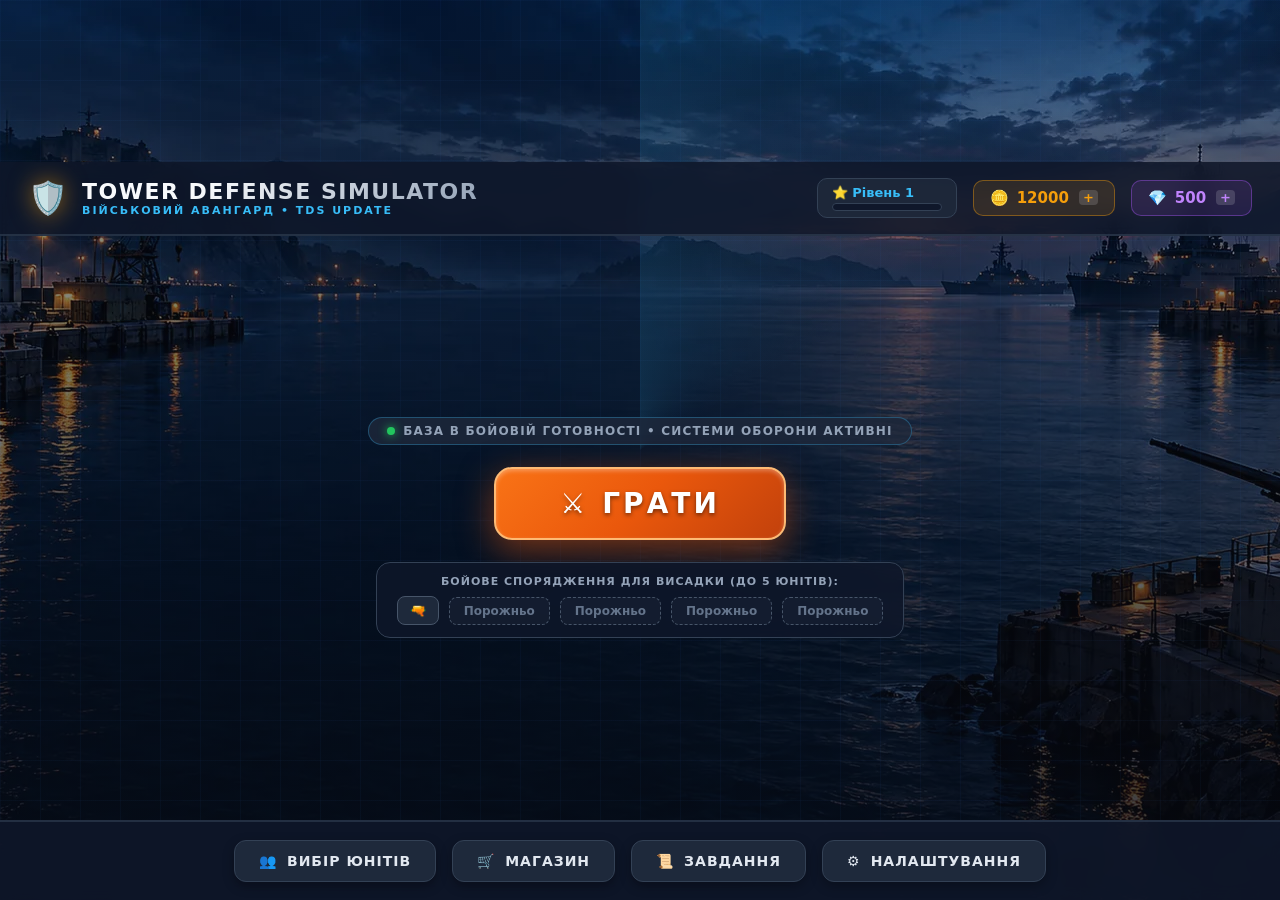
==== commit 6a24a25d: "Add naval art assets and rendering logic - Introduced new water image asset for naval background. - " ====
--- a/index.html
+++ b/index.html
@@ -726,7 +726,10 @@
       left: 0;
       width: 100vw;
       height: 100vh;
-      background: radial-gradient(circle at 50% 30%, #172033 0%, #0c111d 60%, #060911 100%);
+      background: #0c111d;
+      background-image: linear-gradient(rgba(6, 9, 17, 0.35), rgba(6, 9, 17, 0.8)), url('assets/images/naval-menu.webp');
+      background-size: cover;
+      background-position: center;
       z-index: 1000;
       display: flex;
       flex-direction: column;
@@ -1100,6 +1103,25 @@
 
     .modal-wide {
       max-width: 960px !important;
+    }
+
+    #modal-units .modal-military-card {
+      background-image: linear-gradient(rgba(15, 23, 42, 0.8), rgba(15, 23, 42, 0.94)), url('assets/images/armory.webp');
+      background-size: cover;
+      background-position: center;
+    }
+
+    @media (max-width: 800px) {
+      #main-menu-overlay {
+        background-image: linear-gradient(rgba(6, 9, 17, 0.35), rgba(6, 9, 17, 0.8)), url('assets/images/naval-menu-small.webp');
+      }
+      #modal-units .modal-military-card {
+        background-image: linear-gradient(rgba(15, 23, 42, 0.8), rgba(15, 23, 42, 0.94)), url('assets/images/armory-small.webp');
+      }
+    }
+
+    @media (prefers-reduced-motion: reduce) {
+      .menu-radar-bg::after { animation: none; }
     }
 
     .modal-header-flex {
@@ -2436,6 +2458,7 @@
     </div>
   </div>
 
+  <script src="assets/naval-art.js"></script>
   <script>
     /* ==========================================================================
        1. ЗВУКОВА СИСТЕМА (СИНТЕЗ ЗВУКІВ ЧЕРЕЗ WEB AUDIO API БЕЗ ЗОВНІШНІХ ФАЙЛІВ)
@@ -3370,7 +3393,7 @@
           { type: 'container', x: 9,  y: 10, colorIdx: 2 },
           { type: 'container', x: 10, y: 10, colorIdx: 0 },
           // Склади (великі прямокутники)
-          { type: 'warehouse', x: 2,  y: 10 },
+          { type: 'warehouse', x: 4,  y: 10 },
           { type: 'warehouse', x: 17, y: 9 },
           // Радарні вежі
           { type: 'radar', x: 21, y: 2 },
@@ -3381,9 +3404,10 @@
           // Військовий корабель на рейді (декорація)
           { type: 'warship', x: 2, y: 2 },
           // Маяк
-          { type: 'lighthouse', x: 1, y: 12 },
+          { type: 'lighthouse', x: 4, y: 13 },
+          { type: 'crane', x: 4, y: 8 },
           // Хвильорізи
-          { type: 'buoy', x: 3, y: 7 }, { type: 'buoy', x: 8, y: 4 }
+          { type: 'buoy', x: 3, y: 7 }, { type: 'buoy', x: 3, y: 9 }
         ]
       }
     };
@@ -4292,6 +4316,8 @@
 
         this.path = pathPixelPoints;
         this.pathIndex = 0;
+        this.heading = 0;
+        this.navalSprite = NavalArt.shipTypes[this.bossId || this.type];
         this.x = pathPixelPoints[0].x;
         this.y = pathPixelPoints[0].y;
         this.dead = false;
@@ -4657,6 +4683,10 @@
           const dy = target.y - this.y;
           const dist = Math.hypot(dx, dy);
           const step = currentSpeed * dt;
+          if (dist > 0 && step > 0) {
+            const turn = Math.atan2(dy, dx) - this.heading;
+            this.heading += Math.atan2(Math.sin(turn), Math.cos(turn)) * Math.min(1, dt * 8);
+          }
 
           if (dist <= step) {
             this.x = target.x;
@@ -4690,19 +4720,26 @@
         ctx.save();
 
         // Тінь
-        ctx.fillStyle = 'rgba(0, 0, 0, 0.4)';
-        ctx.beginPath();
-        ctx.ellipse(this.x, this.y + this.radius * 0.75, this.radius, this.radius * 0.45, 0, 0, Math.PI * 2);
-        ctx.fill();
+        if (!this.navalSprite || !NavalArt.images[this.navalSprite]) {
+          ctx.fillStyle = 'rgba(0, 0, 0, 0.4)';
+          ctx.beginPath();
+          ctx.ellipse(this.x, this.y + this.radius * 0.75, this.radius, this.radius * 0.45, 0, 0, Math.PI * 2);
+          ctx.fill();
+        }
 
         // Анімація дихання/кроку
         const wobble = 1 + Math.sin(this.animTimer * 8) * 0.08;
 
         // Основне тіло
-        ctx.fillStyle = this.color;
-        ctx.beginPath();
-        ctx.arc(this.x, this.y, this.radius * wobble, 0, Math.PI * 2);
-        ctx.fill();
+        const navalSpriteDrawn = this.navalSprite && NavalArt.ship(ctx, this.navalSprite,
+          this.x, this.y, this.radius, this.heading, this.animTimer, this.isSubmerged,
+          this.freezeTimer <= 0 && this.stunTimer <= 0 && this.speed > 0);
+        if (!navalSpriteDrawn) {
+          ctx.fillStyle = this.color;
+          ctx.beginPath();
+          ctx.arc(this.x, this.y, this.radius * wobble, 0, Math.PI * 2);
+          ctx.fill();
+        }
 
         // Poison is visible even between its damage ticks.
         if (this.poisonTicks > 0) {
@@ -4720,7 +4757,9 @@
         }
 
         // Специфічний вигляд залежно від типу
-        if (this.isBoss) {
+        if (navalSpriteDrawn) {
+          // Status rings and the health bar below apply to sprites too.
+        } else if (this.isBoss) {
           // Зовнішнє сяйво та візерунок боса
           ctx.strokeStyle = this.coreColor;
           ctx.lineWidth = 3;
@@ -4956,7 +4995,7 @@
         const barW = Math.max(24, this.radius * 2.2);
         const barH = this.isBoss ? 6 : 4;
         const barX = this.x - barW / 2;
-        const barY = this.y - this.radius - 10;
+        const barY = this.y - this.radius * (navalSpriteDrawn ? 1.55 : 1) - 10;
         const hpPct = Math.max(0, this.hp / this.maxHp);
 
         ctx.fillStyle = 'rgba(0, 0, 0, 0.7)';
@@ -5239,9 +5278,13 @@
         const bSize = this.tileSize - pad * 2;
 
         // Колір рамки залежно від рівня
-        const levelBorders = ['#475569', '#38bdf8', '#a855f7', '#f59e0b'];
+        const levelBorders = ['#475569', '#38bdf8', '#a855f7', '#f59e0b', '#fbbf24'];
         ctx.fillStyle = '#1e293b';
         ctx.fillRect(bX, bY, bSize, bSize);
+        const platformTexture = NavalArt.images[this.typeId === 'ROCKET_BOAT' ? 'water' : 'concrete'];
+        if (platformTexture && ['COASTAL_GUN', 'ROCKET_BOAT', 'SEA_DRONE'].includes(this.typeId)) {
+          ctx.drawImage(platformTexture, bX, bY, bSize, bSize);
+        }
         ctx.strokeStyle = isSelected ? '#fbbf24' : levelBorders[this.level - 1];
         ctx.lineWidth = this.level >= 3 ? 2.5 : 1.5;
         ctx.strokeRect(bX, bY, bSize, bSize);
@@ -5571,13 +5614,15 @@
           const colors = ['#38bdf8', '#0ea5e9', '#0284c7', '#0369a1', '#7dd3fc'];
           // Корпус катера
           ctx.rotate(this.angle);
-          ctx.fillStyle = '#0f172a';
-          ctx.beginPath();
-          ctx.ellipse(0, 0, 14 + this.level, 8, 0, 0, Math.PI * 2);
-          ctx.fill();
-          ctx.strokeStyle = colors[this.level - 1];
-          ctx.lineWidth = 2;
-          ctx.stroke();
+          if (!NavalArt.sprite(ctx, 'destroyer', 0, 0, 32 + this.level * 2, 26)) {
+            ctx.fillStyle = '#0f172a';
+            ctx.beginPath();
+            ctx.ellipse(0, 0, 14 + this.level, 8, 0, 0, Math.PI * 2);
+            ctx.fill();
+            ctx.strokeStyle = colors[this.level - 1];
+            ctx.lineWidth = 2;
+            ctx.stroke();
+          }
 
           // Ракетні контейнери (блоки)
           ctx.fillStyle = colors[this.level - 1];
@@ -5889,10 +5934,15 @@
         this.bgCanvas.width = 1000;
         this.bgCanvas.height = 600;
         this.bgCtx = this.bgCanvas.getContext('2d');
+        this.navalTime = 0;
 
         this.initDOM();
         this.renderMapPreviews();
         this.initInputs();
+        NavalArt.load().then(() => {
+          if (this.mapData?.isNavalMap) this.preRenderBackground();
+          this.renderMapPreviews();
+        });
 
         // Запуск головного циклу
         this.lastTime = performance.now();
@@ -6004,6 +6054,15 @@
           }
         }
 
+        // Open sea is visible water and cannot hold land towers.
+        if (this.mapData.isNavalMap) {
+          for (let row = 0; row < this.rows; row++) {
+            for (let col = 0; col < 4; col++) {
+              if (this.grid[row][col] === 0) this.grid[row][col] = 2;
+            }
+          }
+        }
+
         // Розмітка перешкод
         if (this.mapData.decorations) {
           this.mapData.decorations.forEach(d => {
@@ -6038,6 +6097,10 @@
       preRenderBackground() {
         const ctx = this.bgCtx;
         const th = this.mapData.theme;
+        if (this.mapData.isNavalMap) {
+          NavalArt.background(ctx, this.mapData);
+          return;
+        }
 
         ctx.fillStyle = th.bg;
         ctx.fillRect(0, 0, 1000, 600);
@@ -6149,105 +6212,6 @@
               ctx.closePath();
               ctx.fill();
             }
-            // ===== ДЕКОРАЦІЇ ПОРТУ =====
-            else if (d.type === 'container') {
-              // Вантажний морський контейнер
-              const cColors = ['#dc2626', '#2563eb', '#f59e0b', '#16a34a'];
-              const col = cColors[d.colorIdx % cColors.length];
-              ctx.fillStyle = col;
-              ctx.fillRect(cx - 16, cy - 10, 32, 20);
-              ctx.strokeStyle = '#0f172a';
-              ctx.lineWidth = 1.5;
-              ctx.strokeRect(cx - 16, cy - 10, 32, 20);
-              // Ребра жорсткості контейнера
-              ctx.strokeStyle = 'rgba(255,255,255,0.3)';
-              ctx.lineWidth = 1;
-              for (let line = -10; line <= 10; line += 5) {
-                ctx.beginPath();
-                ctx.moveTo(cx + line, cy - 9);
-                ctx.lineTo(cx + line, cy + 9);
-                ctx.stroke();
-              }
-            }
-            else if (d.type === 'warehouse') {
-              // Великий військовий склад (ангар)
-              ctx.fillStyle = '#334155';
-              ctx.fillRect(cx - 18, cy - 14, 36, 28);
-              ctx.strokeStyle = '#475569';
-              ctx.lineWidth = 2;
-              ctx.strokeRect(cx - 18, cy - 14, 36, 28);
-              // Ворота ангара
-              ctx.fillStyle = '#1e293b';
-              ctx.fillRect(cx - 8, cy + 2, 16, 12);
-              // Дах
-              ctx.fillStyle = '#64748b';
-              ctx.beginPath();
-              ctx.moveTo(cx - 18, cy - 14);
-              ctx.lineTo(cx, cy - 20);
-              ctx.lineTo(cx + 18, cy - 14);
-              ctx.closePath();
-              ctx.fill();
-            }
-            else if (d.type === 'radar') {
-              // Радарна антена військової бази
-              ctx.fillStyle = '#475569';
-              ctx.fillRect(cx - 4, cy, 8, 14);
-              // Обертова тарілка
-              ctx.strokeStyle = '#38bdf8';
-              ctx.lineWidth = 2.5;
-              ctx.beginPath();
-              ctx.arc(cx, cy - 4, 10, -Math.PI / 1.5, Math.PI / 3);
-              ctx.stroke();
-              ctx.fillStyle = '#ef4444';
-              ctx.beginPath();
-              ctx.arc(cx, cy - 4, 2.5, 0, Math.PI * 2);
-              ctx.fill();
-            }
-            else if (d.type === 'tank') {
-              // Паливна цистерна
-              ctx.fillStyle = '#e2e8f0';
-              ctx.beginPath();
-              ctx.arc(cx, cy, 12, 0, Math.PI * 2);
-              ctx.fill();
-              ctx.strokeStyle = '#94a3b8';
-              ctx.lineWidth = 2;
-              ctx.stroke();
-              // Знак вогненебезпечно
-              ctx.fillStyle = '#ef4444';
-              ctx.beginPath();
-              ctx.arc(cx, cy, 4, 0, Math.PI * 2);
-              ctx.fill();
-            }
-            else if (d.type === 'warship') {
-              // Військовий корабель на рейді
-              ctx.fillStyle = '#1e293b';
-              ctx.beginPath();
-              ctx.ellipse(cx, cy, 18, 9, 0, 0, Math.PI * 2);
-              ctx.fill();
-              ctx.strokeStyle = '#38bdf8';
-              ctx.lineWidth = 1.5;
-              ctx.stroke();
-              ctx.fillStyle = '#475569';
-              ctx.fillRect(cx - 6, cy - 4, 12, 8);
-            }
-            else if (d.type === 'buoy') {
-              // Морський сигнальний буй з миготливим вогнем
-              ctx.fillStyle = '#ef4444';
-              ctx.beginPath();
-              ctx.arc(cx, cy, 6, 0, Math.PI * 2);
-              ctx.fill();
-              ctx.fillStyle = '#fbbf24';
-              ctx.beginPath();
-              ctx.arc(cx, cy, 2.5, 0, Math.PI * 2);
-              ctx.fill();
-            }
-            else if (d.type === 'portTree') {
-              // Дерево на базі
-              ctx.fillStyle = '#0f766e';
-              ctx.beginPath();
-              ctx.arc(cx, cy, 10, 0, Math.PI * 2);
-              ctx.fill();
-            }
           });
         }
       }
@@ -6260,6 +6224,13 @@
           const ctx = canvas.getContext('2d');
           const scaleX = canvas.width / (25 * 40);
           const scaleY = canvas.height / (15 * 40);
+          if (map.isNavalMap) {
+            ctx.save();
+            ctx.scale(scaleX, scaleY);
+            NavalArt.background(ctx, map);
+            ctx.restore();
+            return;
+          }
 
           ctx.fillStyle = map.theme.bg;
           ctx.fillRect(0, 0, canvas.width, canvas.height);
@@ -6983,6 +6954,7 @@
 
         // 1. Малювання статичного кешованого фону карти
         ctx.drawImage(this.bgCanvas, 0, 0);
+        if (this.mapData?.isNavalMap) NavalArt.harborLights(ctx, this.mapData, this.navalTime);
 
         // 2. Підсвітка клітинки під курсором миші / пальцем
         if (this.hoverTile && this.state === 'PLAYING') {
@@ -7070,6 +7042,7 @@
         const maxStep = 1 / 60;
         const stepCount = Math.max(1, Math.ceil(simulationDt / maxStep - 1e-9));
         const dt = Math.min(simulationDt / stepCount, maxStep);
+        if (this.state === 'PLAYING') this.navalTime += simulationDt;
 
         if (this.screenShakeTime > 0) {
           this.screenShakeTime = Math.max(0, this.screenShakeTime - simulationDt);
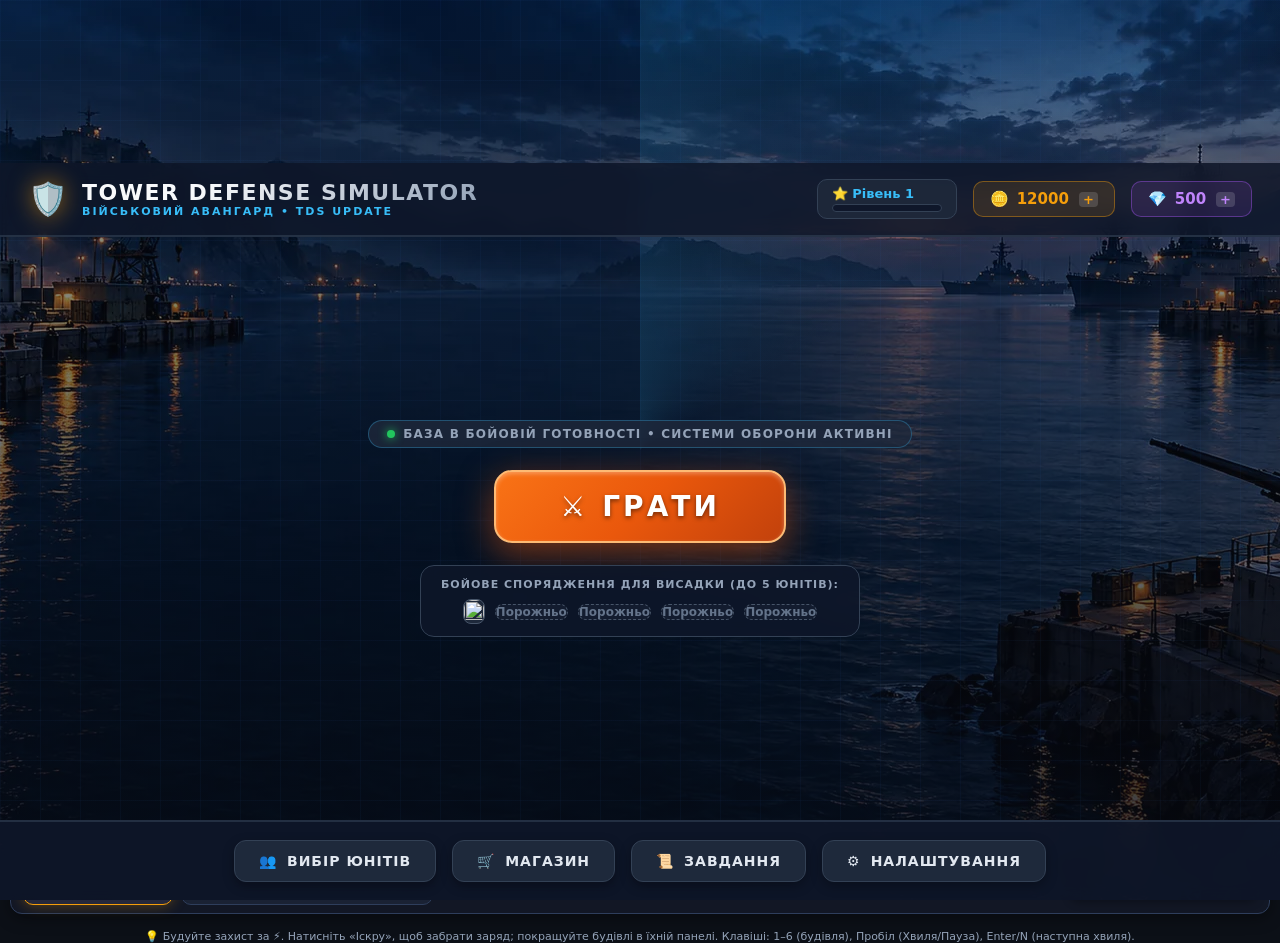
==== commit 71dd5892: "Refactor code structure for improved readability and maintainability" ====
--- a/index.html
+++ b/index.html
@@ -2,1769 +2,9 @@
 <html lang="uk">
 <head>
   <meta charset="UTF-8">
-  <meta name="viewport" content="width=device-width, initial-scale=1.0, maximum-scale=1.0, user-scalable=no">
+  <meta name="viewport" content="width=device-width, initial-scale=1.0, viewport-fit=cover">
   <title>Tower Defense: Захисники Королівства</title>
-  <style>
-    :root {
-      --bg-main: #0c1017;
-      --bg-panel: rgba(18, 24, 38, 0.95);
-      --bg-card: #1a2234;
-      --bg-card-hover: #26334d;
-      --border-color: #2e3e5c;
-      --border-accent: #3b82f6;
-      --accent-gold: #f59e0b;
-      --accent-red: #ef4444;
-      --accent-blue: #38bdf8;
-      --accent-green: #22c55e;
-      --accent-purple: #a855f7;
-      --text-main: #f1f5f9;
-      --text-muted: #94a3b8;
-      --font-family: system-ui, -apple-system, BlinkMacSystemFont, 'Segoe UI', Roboto, Helvetica, Arial, sans-serif;
-    }
-
-    * {
-      box-sizing: border-box;
-      margin: 0;
-      padding: 0;
-      user-select: none;
-      -webkit-user-select: none;
-    }
-
-    body {
-      background-color: var(--bg-main);
-      color: var(--text-main);
-      font-family: var(--font-family);
-      min-height: 100vh;
-      display: flex;
-      flex-direction: column;
-      align-items: center;
-      justify-content: flex-start;
-      overflow-x: hidden;
-      touch-action: manipulation;
-    }
-
-    /* Верхня панель стану */
-    #top-bar {
-      width: 100%;
-      max-width: 1040px;
-      padding: 10px 16px;
-      display: flex;
-      flex-wrap: wrap;
-      align-items: center;
-      justify-content: space-between;
-      gap: 12px;
-      background: var(--bg-panel);
-      border-bottom: 2px solid var(--border-color);
-      box-shadow: 0 4px 20px rgba(0, 0, 0, 0.5);
-      z-index: 20;
-    }
-
-    .stats-group {
-      display: flex;
-      align-items: center;
-      gap: 16px;
-      flex-wrap: wrap;
-    }
-
-    .stat-badge {
-      display: flex;
-      align-items: center;
-      gap: 6px;
-      background: var(--bg-card);
-      border: 1px solid var(--border-color);
-      padding: 6px 14px;
-      border-radius: 20px;
-      font-weight: 700;
-      font-size: 15px;
-      letter-spacing: 0.5px;
-      box-shadow: inset 0 1px 2px rgba(255, 255, 255, 0.05);
-    }
-
-    .stat-badge.gold {
-      color: var(--accent-gold);
-      border-color: rgba(245, 158, 11, 0.4);
-    }
-    .stat-badge.lives {
-      color: var(--accent-red);
-      border-color: rgba(239, 68, 68, 0.4);
-    }
-    .stat-badge.wave {
-      color: var(--accent-blue);
-      border-color: rgba(56, 189, 248, 0.4);
-    }
-
-    .controls-group {
-      display: flex;
-      align-items: center;
-      gap: 8px;
-    }
-
-    /* Кнопка Skip зверху посередині */
-    .skip-center-group {
-      display: flex;
-      align-items: center;
-      justify-content: center;
-    }
-
-    .btn-skip {
-      background: linear-gradient(135deg, #f59e0b, #d97706);
-      color: #0b0f17;
-      border: 2px solid #fbbf24;
-      padding: 7px 22px;
-      font-size: 14px;
-      font-weight: 900;
-      border-radius: 22px;
-      letter-spacing: 1.5px;
-      box-shadow: 0 0 16px rgba(245, 158, 11, 0.45);
-      cursor: pointer;
-      display: inline-flex;
-      align-items: center;
-      gap: 6px;
-      transition: all 0.15s ease;
-      text-transform: uppercase;
-      animation: pulseSkip 2s infinite ease-in-out;
-    }
-
-    @keyframes pulseSkip {
-      0%, 100% { box-shadow: 0 0 12px rgba(245, 158, 11, 0.4); }
-      50% { box-shadow: 0 0 22px rgba(245, 158, 11, 0.8), 0 0 6px #fbbf24; }
-    }
-
-    .btn-skip:hover:not(:disabled) {
-      background: linear-gradient(135deg, #fbbf24, #f59e0b);
-      transform: translateY(-1px) scale(1.05);
-      box-shadow: 0 0 24px rgba(245, 158, 11, 0.85);
-    }
-
-    .btn-skip:active:not(:disabled) {
-      transform: translateY(1px) scale(0.98);
-    }
-
-    .btn-skip:disabled {
-      opacity: 0.35;
-      cursor: not-allowed;
-      filter: grayscale(0.8);
-      animation: none;
-      box-shadow: none;
-    }
-
-    button {
-      font-family: inherit;
-      border: none;
-      outline: none;
-      cursor: pointer;
-      display: inline-flex;
-      align-items: center;
-      justify-content: center;
-      gap: 6px;
-      font-weight: 600;
-      border-radius: 8px;
-      transition: all 0.15s ease;
-    }
-
-    .btn-icon {
-      background: var(--bg-card);
-      color: var(--text-main);
-      border: 1px solid var(--border-color);
-      width: 38px;
-      height: 38px;
-      border-radius: 8px;
-      font-size: 16px;
-    }
-
-    .btn-icon:hover {
-      background: var(--bg-card-hover);
-      border-color: var(--accent-blue);
-      transform: translateY(-1px);
-    }
-
-    .btn-icon.active {
-      background: var(--accent-blue);
-      color: #041021;
-      border-color: var(--accent-blue);
-    }
-
-    /* Головна ігрова зона */
-    #game-container {
-      position: relative;
-      width: 100%;
-      max-width: 1040px;
-      margin: 8px auto 0;
-      padding: 0 10px;
-      display: flex;
-      flex-direction: column;
-      align-items: center;
-    }
-
-    #canvas-wrapper {
-      position: relative;
-      width: 100%;
-      aspect-ratio: 1000 / 600;
-      max-height: 70vh;
-      border-radius: 12px;
-      overflow: hidden;
-      box-shadow: 0 8px 32px rgba(0, 0, 0, 0.8), 0 0 0 2px var(--border-color);
-      background: #000;
-    }
-
-    canvas {
-      display: block;
-      width: 100%;
-      height: 100%;
-      cursor: crosshair;
-    }
-
-    /* Верхня смуга здоров'я боса */
-    #boss-health-bar {
-      position: absolute;
-      top: 14px;
-      left: 50%;
-      transform: translateX(-50%);
-      width: 85%;
-      max-width: 520px;
-      background: rgba(12, 16, 23, 0.92);
-      border: 2px solid var(--accent-red);
-      border-radius: 12px;
-      padding: 8px 14px;
-      box-shadow: 0 6px 20px rgba(239, 68, 68, 0.4);
-      display: none;
-      flex-direction: column;
-      gap: 4px;
-      z-index: 10;
-      backdrop-filter: blur(4px);
-    }
-
-    .boss-header {
-      display: flex;
-      justify-content: space-between;
-      align-items: center;
-      font-size: 13px;
-      font-weight: 700;
-    }
-
-    .boss-title {
-      color: #f87171;
-      text-transform: uppercase;
-      letter-spacing: 1px;
-      display: flex;
-      align-items: center;
-      gap: 6px;
-    }
-
-    .boss-hp-text {
-      color: var(--text-main);
-      font-variant-numeric: tabular-nums;
-    }
-
-    .boss-hp-track {
-      width: 100%;
-      height: 12px;
-      background: #331518;
-      border-radius: 6px;
-      overflow: hidden;
-      border: 1px solid rgba(239, 68, 68, 0.5);
-    }
-
-    .boss-hp-fill {
-      height: 100%;
-      width: 100%;
-      background: linear-gradient(90deg, #dc2626, #f87171);
-      transition: width 0.1s linear;
-    }
-
-    /* Оповіщення хвилі */
-    #wave-announcer {
-      position: absolute;
-      top: 35%;
-      left: 50%;
-      transform: translate(-50%, -50%);
-      background: rgba(10, 15, 26, 0.95);
-      border: 2px solid var(--accent-gold);
-      padding: 16px 36px;
-      border-radius: 16px;
-      font-size: 24px;
-      font-weight: 800;
-      color: var(--accent-gold);
-      letter-spacing: 1.5px;
-      text-align: center;
-      pointer-events: none;
-      opacity: 0;
-      transition: opacity 0.3s ease, transform 0.3s ease;
-      box-shadow: 0 10px 40px rgba(245, 158, 11, 0.4);
-      z-index: 15;
-    }
-
-    #wave-announcer.show {
-      opacity: 1;
-      transform: translate(-50%, -50%) scale(1.05);
-    }
-
-    /* Нижня панель керування та вибору башт */
-    #bottom-bar {
-      width: 100%;
-      max-width: 1040px;
-      margin: 10px auto;
-      padding: 8px 12px;
-      display: flex;
-      flex-wrap: wrap;
-      align-items: center;
-      justify-content: space-between;
-      gap: 12px;
-      background: var(--bg-panel);
-      border: 1px solid var(--border-color);
-      border-radius: 12px;
-      box-shadow: 0 4px 16px rgba(0, 0, 0, 0.4);
-    }
-
-    .tower-cards-container {
-      display: flex;
-      align-items: center;
-      gap: 8px;
-      flex-wrap: wrap;
-    }
-
-    .tower-card {
-      background: var(--bg-card);
-      border: 1.5px solid var(--border-color);
-      border-radius: 10px;
-      padding: 8px 12px;
-      display: flex;
-      align-items: center;
-      gap: 10px;
-      cursor: pointer;
-      transition: all 0.15s ease;
-      min-width: 140px;
-      position: relative;
-    }
-
-    .tower-card:hover {
-      background: var(--bg-card-hover);
-      border-color: var(--accent-blue);
-      transform: translateY(-2px);
-    }
-
-    .tower-card.selected {
-      border-color: var(--accent-gold);
-      background: #25283b;
-      box-shadow: 0 0 14px rgba(245, 158, 11, 0.35);
-    }
-
-    .tower-card.disabled {
-      opacity: 0.45;
-      cursor: not-allowed;
-      filter: grayscale(0.7);
-    }
-
-    .tower-icon-box {
-      width: 38px;
-      height: 38px;
-      border-radius: 8px;
-      display: flex;
-      align-items: center;
-      justify-content: center;
-      font-size: 20px;
-      background: rgba(255, 255, 255, 0.05);
-    }
-
-    .tower-card-info {
-      display: flex;
-      flex-direction: column;
-      gap: 2px;
-    }
-
-    .tower-card-name {
-      font-size: 13px;
-      font-weight: 700;
-      color: var(--text-main);
-    }
-
-    .tower-card-cost {
-      font-size: 12px;
-      font-weight: 800;
-      color: var(--accent-gold);
-      display: flex;
-      align-items: center;
-      gap: 3px;
-    }
-
-    .key-hint {
-      position: absolute;
-      top: 3px;
-      right: 5px;
-      font-size: 9px;
-      background: rgba(255, 255, 255, 0.1);
-      padding: 1px 4px;
-      border-radius: 4px;
-      color: var(--text-muted);
-    }
-
-    /* Інфо-панель вибраної розміщеної башти */
-    #selected-tower-panel {
-      display: none;
-      align-items: center;
-      gap: 12px;
-      flex-wrap: wrap;
-      background: #151c2c;
-      border: 1px solid var(--accent-blue);
-      border-radius: 10px;
-      padding: 6px 12px;
-    }
-
-    .tower-stats-preview {
-      display: flex;
-      flex-direction: column;
-      gap: 2px;
-      font-size: 12px;
-    }
-
-    .tower-name-level {
-      font-weight: 800;
-      color: var(--accent-blue);
-      display: flex;
-      align-items: center;
-      gap: 6px;
-    }
-
-    .stars {
-      color: var(--accent-gold);
-      font-size: 11px;
-      letter-spacing: 1px;
-    }
-
-    .tower-stats-values {
-      color: var(--text-muted);
-      font-size: 11px;
-    }
-
-    .panel-btn {
-      padding: 7px 12px;
-      font-size: 12px;
-      border-radius: 6px;
-      font-weight: 700;
-    }
-
-    .btn-upgrade {
-      background: linear-gradient(135deg, #059669, #10b981);
-      color: #fff;
-    }
-    .btn-upgrade:hover:not(:disabled) {
-      box-shadow: 0 0 10px rgba(16, 185, 129, 0.5);
-    }
-    .btn-upgrade:disabled {
-      background: #334155;
-      color: #94a3b8;
-      cursor: not-allowed;
-    }
-
-    .btn-sell {
-      background: linear-gradient(135deg, #b91c1c, #dc2626);
-      color: #fff;
-    }
-    .btn-sell:hover {
-      box-shadow: 0 0 10px rgba(220, 38, 38, 0.5);
-    }
-
-    /* Кнопка наступної хвилі */
-    .btn-wave {
-      background: linear-gradient(135deg, #2563eb, #3b82f6);
-      color: #fff;
-      padding: 10px 20px;
-      font-size: 14px;
-      border-radius: 8px;
-      font-weight: 800;
-      box-shadow: 0 4px 12px rgba(37, 99, 235, 0.4);
-    }
-
-    .btn-wave:hover:not(:disabled) {
-      background: linear-gradient(135deg, #1d4ed8, #2563eb);
-      transform: translateY(-1px);
-      box-shadow: 0 6px 16px rgba(37, 99, 235, 0.6);
-    }
-
-    .btn-wave:disabled {
-      background: #252e42;
-      color: #64748b;
-      cursor: not-allowed;
-      box-shadow: none;
-    }
-
-    .btn-wave.highlight {
-      animation: pulseWave 1.4s infinite;
-    }
-
-    @keyframes pulseWave {
-      0% { box-shadow: 0 0 0 0 rgba(59, 130, 246, 0.7); }
-      70% { box-shadow: 0 0 0 10px rgba(59, 130, 246, 0); }
-      100% { box-shadow: 0 0 0 0 rgba(59, 130, 246, 0); }
-    }
-
-    /* Модальні вікна (Вибір карти, Перемога, Поразка) */
-    .modal-overlay {
-      position: fixed;
-      top: 0;
-      left: 0;
-      width: 100vw;
-      height: 100vh;
-      background: rgba(8, 12, 20, 0.85);
-      backdrop-filter: blur(8px);
-      display: flex;
-      align-items: center;
-      justify-content: center;
-      z-index: 100;
-      padding: 16px;
-    }
-
-    .modal-card {
-      background: var(--bg-panel);
-      border: 2px solid var(--border-color);
-      border-radius: 20px;
-      max-width: 680px;
-      width: 100%;
-      padding: 28px;
-      box-shadow: 0 16px 48px rgba(0, 0, 0, 0.9);
-      text-align: center;
-      animation: modalPop 0.3s cubic-bezier(0.16, 1, 0.3, 1);
-    }
-
-    @keyframes modalPop {
-      0% { opacity: 0; transform: scale(0.9); }
-      100% { opacity: 1; transform: scale(1); }
-    }
-
-    .modal-title {
-      font-size: 26px;
-      font-weight: 800;
-      margin-bottom: 8px;
-    }
-
-    .modal-subtitle {
-      color: var(--text-muted);
-      font-size: 14px;
-      margin-bottom: 24px;
-    }
-
-    .map-cards-grid {
-      display: grid;
-      grid-template-columns: 1fr 1fr;
-      gap: 16px;
-      margin-bottom: 20px;
-    }
-
-    @media (max-width: 600px) {
-      .map-cards-grid {
-        grid-template-columns: 1fr;
-      }
-    }
-
-    .map-select-card {
-      background: var(--bg-card);
-      border: 2px solid var(--border-color);
-      border-radius: 14px;
-      padding: 16px;
-      cursor: pointer;
-      text-align: left;
-      transition: all 0.2s ease;
-      display: flex;
-      flex-direction: column;
-      gap: 10px;
-    }
-
-    .map-select-card:hover {
-      border-color: var(--accent-blue);
-      transform: translateY(-3px);
-      background: var(--bg-card-hover);
-      box-shadow: 0 8px 24px rgba(56, 189, 248, 0.25);
-    }
-
-    .map-preview-thumb {
-      width: 100%;
-      height: 110px;
-      border-radius: 8px;
-      overflow: hidden;
-      background: #111;
-      display: flex;
-      align-items: center;
-      justify-content: center;
-      position: relative;
-    }
-
-    .map-preview-canvas {
-      width: 100%;
-      height: 100%;
-    }
-
-    .map-name {
-      font-size: 16px;
-      font-weight: 700;
-      color: var(--text-main);
-      display: flex;
-      align-items: center;
-      justify-content: space-between;
-    }
-
-    .map-diff {
-      font-size: 11px;
-      padding: 2px 6px;
-      border-radius: 4px;
-      font-weight: 700;
-      text-transform: uppercase;
-    }
-
-    .diff-normal { background: rgba(34, 197, 94, 0.2); color: var(--accent-green); }
-    .diff-hard { background: rgba(239, 68, 68, 0.2); color: var(--accent-red); }
-
-    .map-desc {
-      font-size: 12px;
-      color: var(--text-muted);
-      line-height: 1.4;
-    }
-
-    .game-over-title {
-      color: var(--accent-red);
-    }
-
-    .victory-title {
-      color: var(--accent-gold);
-    }
-
-    .modal-stats {
-      background: var(--bg-card);
-      border-radius: 10px;
-      padding: 16px;
-      margin-bottom: 24px;
-      display: flex;
-      justify-content: space-around;
-      gap: 8px;
-    }
-
-    .modal-stat-item {
-      display: flex;
-      flex-direction: column;
-      gap: 4px;
-    }
-
-    .modal-stat-label {
-      font-size: 11px;
-      color: var(--text-muted);
-      text-transform: uppercase;
-    }
-
-    .modal-stat-val {
-      font-size: 20px;
-      font-weight: 800;
-      color: var(--text-main);
-    }
-
-    .btn-action-large {
-      background: linear-gradient(135deg, #2563eb, #3b82f6);
-      color: #fff;
-      padding: 12px 32px;
-      font-size: 16px;
-      font-weight: 800;
-      border-radius: 10px;
-      box-shadow: 0 4px 16px rgba(37, 99, 235, 0.4);
-    }
-
-    .btn-action-large:hover {
-      transform: translateY(-2px);
-      box-shadow: 0 6px 20px rgba(37, 99, 235, 0.6);
-    }
-
-    /* Довідка / Правила */
-    .guide-tip {
-      font-size: 11px;
-      color: var(--text-muted);
-      margin-top: 6px;
-      text-align: center;
-    }
-
-    /* Адаптивність */
-    @media (max-width: 860px) {
-      #top-bar {
-        padding: 8px 10px;
-        gap: 8px;
-        justify-content: center;
-      }
-      .skip-center-group {
-        order: 3;
-        width: 100%;
-        margin-top: 2px;
-      }
-      .btn-skip {
-        width: 100%;
-        padding: 8px 14px;
-        font-size: 13px;
-      }
-      .stat-badge {
-        padding: 4px 8px;
-        font-size: 13px;
-      }
-      .btn-icon {
-        width: 32px;
-        height: 32px;
-        font-size: 13px;
-      }
-      .tower-card {
-        min-width: 110px;
-        padding: 6px 8px;
-      }
-      .tower-icon-box {
-        width: 30px;
-        height: 30px;
-        font-size: 16px;
-      }
-      .tower-card-name { font-size: 11px; }
-      .tower-card-cost { font-size: 11px; }
-    }
-
-    /* ==========================================================================
-       ВІЙСЬКОВИЙ ІНТЕРФЕЙС: ГОЛОВНЕ МЕНЮ, ЮНІТИ, МАГАЗИН, ЗАВДАННЯ, НАЛАШТУВАННЯ
-       ========================================================================== */
-    #main-menu-overlay {
-      position: fixed;
-      top: 0;
-      left: 0;
-      width: 100vw;
-      height: 100vh;
-      background: #0c111d;
-      background-image: linear-gradient(rgba(6, 9, 17, 0.35), rgba(6, 9, 17, 0.8)), url('assets/images/naval-menu.webp');
-      background-size: cover;
-      background-position: center;
-      z-index: 1000;
-      display: flex;
-      flex-direction: column;
-      justify-content: space-between;
-      overflow: hidden;
-      color: #f8fafc;
-      transition: opacity 0.3s ease, visibility 0.3s ease;
-    }
-
-    /* Фоновий радарний ефект та сітка */
-    .menu-radar-bg {
-      position: absolute;
-      inset: 0;
-      pointer-events: none;
-      background-image: 
-        linear-gradient(rgba(59, 130, 246, 0.04) 1px, transparent 1px),
-        linear-gradient(90deg, rgba(59, 130, 246, 0.04) 1px, transparent 1px);
-      background-size: 40px 40px;
-      z-index: 1;
-    }
-
-    .menu-radar-bg::after {
-      content: '';
-      position: absolute;
-      top: -50%;
-      left: -50%;
-      width: 200%;
-      height: 200%;
-      background: conic-gradient(from 0deg at 50% 50%, rgba(56, 189, 248, 0.12) 0deg, transparent 60deg, transparent 360deg);
-      animation: radarSpin 10s linear infinite;
-    }
-
-    @keyframes radarSpin {
-      from { transform: rotate(0deg); }
-      to { transform: rotate(360deg); }
-    }
-
-    /* Верхній бар головного меню */
-    .menu-topbar {
-      position: relative;
-      z-index: 10;
-      display: flex;
-      align-items: center;
-      justify-content: space-between;
-      padding: 16px 28px;
-      background: rgba(15, 23, 42, 0.85);
-      border-bottom: 2px solid rgba(51, 65, 85, 0.6);
-      backdrop-filter: blur(10px);
-    }
-
-    .game-logo-title {
-      display: flex;
-      align-items: center;
-      gap: 14px;
-    }
-
-    .logo-shield {
-      font-size: 32px;
-      filter: drop-shadow(0 0 12px rgba(245, 158, 11, 0.6));
-    }
-
-    .game-name {
-      font-size: 22px;
-      font-weight: 900;
-      letter-spacing: 1.5px;
-      background: linear-gradient(135deg, #f8fafc 30%, #94a3b8 100%);
-      -webkit-background-clip: text;
-      -webkit-text-fill-color: transparent;
-      text-transform: uppercase;
-    }
-
-    .game-subtitle {
-      font-size: 11px;
-      font-weight: 700;
-      letter-spacing: 2px;
-      color: #38bdf8;
-      text-transform: uppercase;
-    }
-
-    .menu-profile-stats {
-      display: flex;
-      align-items: center;
-      gap: 16px;
-    }
-
-    .player-level-card {
-      display: flex;
-      flex-direction: column;
-      gap: 3px;
-      background: rgba(30, 41, 59, 0.9);
-      border: 1px solid #334155;
-      padding: 6px 14px;
-      border-radius: 10px;
-    }
-
-    .level-badge {
-      font-size: 13px;
-      font-weight: 800;
-      color: #38bdf8;
-      display: flex;
-      align-items: center;
-      gap: 4px;
-    }
-
-    .xp-bar-wrapper {
-      position: relative;
-      width: 110px;
-      height: 8px;
-      background: #0f172a;
-      border-radius: 4px;
-      overflow: hidden;
-      border: 1px solid #334155;
-    }
-
-    .xp-bar-fill {
-      height: 100%;
-      background: linear-gradient(90deg, #38bdf8, #818cf8);
-      transition: width 0.3s ease;
-    }
-
-    .xp-text {
-      position: absolute;
-      top: -9px;
-      right: 0;
-      font-size: 9px;
-      color: #94a3b8;
-      display: none;
-    }
-
-    .currency-badge {
-      display: flex;
-      align-items: center;
-      gap: 8px;
-      padding: 8px 16px;
-      border-radius: 10px;
-      font-weight: 800;
-      font-size: 15px;
-      cursor: pointer;
-      transition: all 0.2s ease;
-    }
-
-    .currency-badge.coins {
-      background: rgba(245, 158, 11, 0.12);
-      border: 1.5px solid rgba(245, 158, 11, 0.4);
-      color: #f59e0b;
-    }
-    .currency-badge.coins:hover {
-      background: rgba(245, 158, 11, 0.22);
-      box-shadow: 0 0 14px rgba(245, 158, 11, 0.3);
-      transform: translateY(-1px);
-    }
-
-    .currency-badge.crystals {
-      background: rgba(168, 85, 247, 0.12);
-      border: 1.5px solid rgba(168, 85, 247, 0.4);
-      color: #c084fc;
-    }
-    .currency-badge.crystals:hover {
-      background: rgba(168, 85, 247, 0.22);
-      box-shadow: 0 0 14px rgba(168, 85, 247, 0.3);
-      transform: translateY(-1px);
-    }
-
-    .add-plus {
-      font-size: 13px;
-      padding: 0 4px;
-      background: rgba(255, 255, 255, 0.15);
-      border-radius: 4px;
-      margin-left: 2px;
-    }
-
-    /* Центральна секція головного меню */
-    .menu-hero-center {
-      position: relative;
-      z-index: 10;
-      display: flex;
-      flex-direction: column;
-      align-items: center;
-      justify-content: center;
-      gap: 22px;
-      padding: 20px;
-      text-align: center;
-    }
-
-    .hero-tactical-status {
-      display: inline-flex;
-      align-items: center;
-      gap: 8px;
-      padding: 6px 18px;
-      background: rgba(30, 41, 59, 0.8);
-      border: 1px solid rgba(56, 189, 248, 0.3);
-      border-radius: 20px;
-      font-size: 12px;
-      font-weight: 700;
-      letter-spacing: 1.2px;
-      color: #94a3b8;
-    }
-
-    .status-pulse-dot {
-      width: 8px;
-      height: 8px;
-      background: #22c55e;
-      border-radius: 50%;
-      box-shadow: 0 0 10px #22c55e;
-      animation: pulseGreen 1.5s infinite;
-    }
-
-    @keyframes pulseGreen {
-      0%, 100% { opacity: 1; transform: scale(1); }
-      50% { opacity: 0.4; transform: scale(0.85); }
-    }
-
-    /* Велика кнопка ГРАТИ */
-    .btn-hero-play {
-      position: relative;
-      background: linear-gradient(135deg, #f97316 0%, #ea580c 50%, #c2410c 100%);
-      color: #ffffff;
-      border: 2px solid #fdba74;
-      border-radius: 18px;
-      padding: 18px 64px;
-      font-size: 28px;
-      font-weight: 900;
-      letter-spacing: 3px;
-      cursor: pointer;
-      display: inline-flex;
-      align-items: center;
-      gap: 14px;
-      box-shadow: 0 10px 35px rgba(234, 88, 12, 0.5), inset 0 2px 4px rgba(255, 255, 255, 0.3);
-      transition: all 0.2s cubic-bezier(0.16, 1, 0.3, 1);
-      overflow: hidden;
-      text-shadow: 0 2px 4px rgba(0, 0, 0, 0.5);
-    }
-
-    .btn-hero-play:hover {
-      transform: translateY(-3px) scale(1.03);
-      box-shadow: 0 16px 45px rgba(234, 88, 12, 0.7), inset 0 2px 6px rgba(255, 255, 255, 0.5);
-      border-color: #ffedd5;
-    }
-
-    .btn-hero-play:active {
-      transform: translateY(1px) scale(0.98);
-    }
-
-    /* Попередній перегляд спорядження в центрі меню */
-    .hero-loadout-preview {
-      background: rgba(15, 23, 42, 0.85);
-      border: 1px solid #334155;
-      border-radius: 14px;
-      padding: 12px 20px;
-      display: flex;
-      flex-direction: column;
-      gap: 8px;
-      backdrop-filter: blur(8px);
-    }
-
-    .loadout-preview-title {
-      font-size: 11px;
-      font-weight: 800;
-      color: #94a3b8;
-      letter-spacing: 1px;
-      text-transform: uppercase;
-    }
-
-    .hero-slots-deck {
-      display: flex;
-      align-items: center;
-      justify-content: center;
-      gap: 10px;
-    }
-
-    .hero-slot-badge {
-      display: flex;
-      align-items: center;
-      gap: 8px;
-      background: #1e293b;
-      border: 1.5px solid #475569;
-      border-radius: 8px;
-      padding: 6px 12px;
-      font-size: 13px;
-      font-weight: 700;
-      color: #f1f5f9;
-      cursor: pointer;
-      transition: all 0.15s ease;
-    }
-
-    .hero-slot-badge:hover {
-      border-color: #38bdf8;
-      transform: translateY(-2px);
-    }
-
-    .hero-slot-empty {
-      border: 1.5px dashed #475569;
-      background: rgba(30, 41, 59, 0.4);
-      color: #64748b;
-      font-size: 12px;
-      padding: 6px 14px;
-    }
-
-    /* Нижня панель навігації головного меню */
-    .menu-bottom-nav {
-      position: relative;
-      z-index: 10;
-      display: flex;
-      align-items: center;
-      justify-content: center;
-      gap: 16px;
-      padding: 18px 24px;
-      background: rgba(15, 23, 42, 0.9);
-      border-top: 2px solid rgba(51, 65, 85, 0.6);
-      backdrop-filter: blur(10px);
-      flex-wrap: wrap;
-    }
-
-    .nav-tab-btn {
-      position: relative;
-      background: #1e293b;
-      border: 1.5px solid #334155;
-      color: #e2e8f0;
-      border-radius: 12px;
-      padding: 12px 24px;
-      font-size: 14px;
-      font-weight: 800;
-      letter-spacing: 1px;
-      cursor: pointer;
-      display: inline-flex;
-      align-items: center;
-      gap: 10px;
-      transition: all 0.18s ease;
-      box-shadow: 0 4px 12px rgba(0, 0, 0, 0.3);
-    }
-
-    .nav-tab-btn:hover {
-      background: #27354f;
-      border-color: #38bdf8;
-      color: #ffffff;
-      transform: translateY(-2px);
-      box-shadow: 0 6px 18px rgba(56, 189, 248, 0.25);
-    }
-
-    .nav-tab-btn:active {
-      transform: translateY(1px);
-    }
-
-    .quest-notification-badge {
-      position: absolute;
-      top: -5px;
-      right: -5px;
-      width: 18px;
-      height: 18px;
-      background: #ef4444;
-      color: #fff;
-      font-size: 11px;
-      font-weight: 900;
-      border-radius: 50%;
-      display: flex;
-      align-items: center;
-      justify-content: center;
-      box-shadow: 0 0 8px #ef4444;
-    }
-
-    /* Модальні вікна у військовому стилі */
-    .modal-military-card {
-      background: #0f172a;
-      border: 2px solid #334155;
-      border-radius: 18px;
-      box-shadow: 0 20px 60px rgba(0, 0, 0, 0.95), 0 0 30px rgba(56, 189, 248, 0.1);
-      max-height: 90vh;
-      overflow-y: auto;
-      text-align: left;
-    }
-
-    .modal-wide {
-      max-width: 960px !important;
-    }
-
-    #modal-units .modal-military-card {
-      background-image: linear-gradient(rgba(15, 23, 42, 0.8), rgba(15, 23, 42, 0.94)), url('assets/images/armory.webp');
-      background-size: cover;
-      background-position: center;
-    }
-
-    @media (max-width: 800px) {
-      #main-menu-overlay {
-        background-image: linear-gradient(rgba(6, 9, 17, 0.35), rgba(6, 9, 17, 0.8)), url('assets/images/naval-menu-small.webp');
-      }
-      #modal-units .modal-military-card {
-        background-image: linear-gradient(rgba(15, 23, 42, 0.8), rgba(15, 23, 42, 0.94)), url('assets/images/armory-small.webp');
-      }
-    }
-
-    @media (prefers-reduced-motion: reduce) {
-      .menu-radar-bg::after { animation: none; }
-    }
-
-    .modal-header-flex {
-      display: flex;
-      align-items: center;
-      justify-content: space-between;
-      margin-bottom: 8px;
-    }
-
-    .modal-close-btn {
-      background: #1e293b;
-      border: 1px solid #475569;
-      color: #94a3b8;
-      width: 32px;
-      height: 32px;
-      border-radius: 8px;
-      font-size: 14px;
-      cursor: pointer;
-      display: flex;
-      align-items: center;
-      justify-content: center;
-      transition: all 0.15s ease;
-    }
-    .modal-close-btn:hover {
-      color: #fff;
-      border-color: #ef4444;
-      background: #450a0a;
-    }
-
-    .modal-tag {
-      font-size: 11px;
-      font-weight: 700;
-      padding: 3px 8px;
-      background: rgba(56, 189, 248, 0.15);
-      border: 1px solid rgba(56, 189, 248, 0.3);
-      border-radius: 6px;
-      color: #38bdf8;
-    }
-
-    .modal-footer-btns {
-      margin-top: 20px;
-      display: flex;
-      justify-content: flex-end;
-      gap: 12px;
-    }
-
-    .btn-military-primary {
-      background: linear-gradient(135deg, #2563eb, #3b82f6);
-      color: #fff;
-      border: 1px solid #60a5fa;
-      border-radius: 8px;
-      padding: 10px 22px;
-      font-size: 14px;
-      font-weight: 800;
-      cursor: pointer;
-      transition: all 0.15s ease;
-    }
-    .btn-military-primary:hover:not(:disabled) {
-      transform: translateY(-1px);
-      box-shadow: 0 4px 14px rgba(37, 99, 235, 0.4);
-    }
-    .btn-military-primary:disabled {
-      background: #334155;
-      color: #64748b;
-      border-color: transparent;
-      cursor: not-allowed;
-    }
-
-    .btn-military-secondary {
-      background: #1e293b;
-      border: 1.5px solid #475569;
-      color: #cbd5e1;
-      border-radius: 8px;
-      padding: 10px 20px;
-      font-size: 14px;
-      font-weight: 700;
-      cursor: pointer;
-      transition: all 0.15s ease;
-    }
-    .btn-military-secondary:hover {
-      background: #334155;
-      color: #fff;
-    }
-
-    /* РЕЖИМИ ГРИ */
-    .modes-grid {
-      display: grid;
-      grid-template-columns: repeat(3, 1fr);
-      gap: 16px;
-      margin: 20px 0;
-    }
-    @media (max-width: 768px) {
-      .modes-grid { grid-template-columns: 1fr; }
-    }
-
-    .mode-card {
-      background: #1e293b;
-      border: 2px solid #334155;
-      border-radius: 14px;
-      padding: 20px;
-      cursor: pointer;
-      transition: all 0.2s ease;
-      display: flex;
-      flex-direction: column;
-      gap: 10px;
-      position: relative;
-    }
-    .mode-card:hover {
-      transform: translateY(-4px);
-      border-color: #38bdf8;
-      background: #243249;
-      box-shadow: 0 10px 25px rgba(56, 189, 248, 0.2);
-    }
-
-    .mode-badge {
-      font-size: 11px;
-      font-weight: 800;
-      padding: 3px 8px;
-      border-radius: 6px;
-      align-self: flex-start;
-      letter-spacing: 1px;
-    }
-    .mode-badge.normal { background: rgba(34, 197, 94, 0.2); color: #22c55e; border: 1px solid rgba(34, 197, 94, 0.4); }
-    .mode-badge.hard { background: rgba(239, 68, 68, 0.2); color: #ef4444; border: 1px solid rgba(239, 68, 68, 0.4); }
-    .mode-badge.endless { background: rgba(168, 85, 247, 0.2); color: #c084fc; border: 1px solid rgba(168, 85, 247, 0.4); }
-
-    .mode-icon { font-size: 36px; }
-    .mode-name { font-size: 17px; font-weight: 800; color: #f8fafc; }
-    .mode-desc { font-size: 12px; color: #94a3b8; line-height: 1.4; flex-grow: 1; }
-    .mode-reward-badge { font-size: 11px; font-weight: 700; color: #f59e0b; background: rgba(245, 158, 11, 0.1); padding: 4px 8px; border-radius: 6px; }
-
-    /* ЕКРАН ЮНІТІВ: СПОРЯДЖЕННЯ ТА КАРТКИ */
-    .loadout-bar-section {
-      background: #141e30;
-      border: 1.5px solid #2e3e5c;
-      border-radius: 12px;
-      padding: 12px 16px;
-      margin-bottom: 16px;
-    }
-    .loadout-bar-header {
-      display: flex;
-      justify-content: space-between;
-      align-items: center;
-      font-size: 12px;
-      font-weight: 700;
-      color: #94a3b8;
-      margin-bottom: 10px;
-    }
-    .loadout-hint {
-      font-size: 11px;
-      color: #64748b;
-    }
-    .loadout-slots-container {
-      display: grid;
-      grid-template-columns: repeat(5, 1fr);
-      gap: 10px;
-    }
-    @media (max-width: 600px) {
-      .loadout-slots-container { grid-template-columns: repeat(3, 1fr); }
-    }
-
-    .loadout-slot-card {
-      background: #1e293b;
-      border: 2px solid #334155;
-      border-radius: 10px;
-      padding: 8px;
-      display: flex;
-      flex-direction: column;
-      align-items: center;
-      gap: 4px;
-      text-align: center;
-      position: relative;
-      cursor: pointer;
-      transition: all 0.15s ease;
-    }
-    .loadout-slot-card:hover {
-      border-color: #38bdf8;
-      background: #25334d;
-    }
-    .loadout-slot-num {
-      position: absolute;
-      top: 3px;
-      left: 6px;
-      font-size: 10px;
-      font-weight: 900;
-      color: #64748b;
-    }
-    .loadout-slot-unequip {
-      position: absolute;
-      top: 3px;
-      right: 5px;
-      font-size: 10px;
-      color: #ef4444;
-      background: rgba(239, 68, 68, 0.15);
-      border-radius: 4px;
-      padding: 1px 4px;
-    }
-    .loadout-slot-icon { font-size: 24px; margin-top: 4px; }
-    .loadout-slot-name { font-size: 11px; font-weight: 700; color: #f1f5f9; }
-
-    /* Фільтри юнітів */
-    .unit-filter-tabs {
-      display: flex;
-      gap: 8px;
-      overflow-x: auto;
-      padding-bottom: 8px;
-      margin-bottom: 14px;
-    }
-    .filter-tab-btn {
-      background: #1e293b;
-      border: 1px solid #334155;
-      color: #94a3b8;
-      border-radius: 8px;
-      padding: 6px 14px;
-      font-size: 12px;
-      font-weight: 700;
-      cursor: pointer;
-      white-space: nowrap;
-      transition: all 0.15s ease;
-    }
-    .filter-tab-btn:hover { color: #fff; background: #2a3a54; }
-    .filter-tab-btn.active {
-      background: #2563eb;
-      color: #fff;
-      border-color: #60a5fa;
-    }
-
-    /* Розділений вигляд юнітів: сітка + інспекція */
-    .units-layout-split {
-      display: grid;
-      grid-template-columns: 1.3fr 1fr;
-      gap: 16px;
-      min-height: 400px;
-    }
-    @media (max-width: 860px) {
-      .units-layout-split { grid-template-columns: 1fr; }
-    }
-
-    .unit-cards-grid-scroll {
-      display: grid;
-      grid-template-columns: repeat(auto-fill, minmax(130px, 1fr));
-      gap: 10px;
-      max-height: 480px;
-      overflow-y: auto;
-      padding-right: 6px;
-    }
-
-    .unit-item-card {
-      background: #1e293b;
-      border: 2px solid #334155;
-      border-radius: 12px;
-      padding: 10px;
-      display: flex;
-      flex-direction: column;
-      align-items: center;
-      gap: 6px;
-      text-align: center;
-      cursor: pointer;
-      transition: all 0.18s ease;
-      position: relative;
-    }
-    .unit-item-card:hover {
-      transform: translateY(-2px);
-      box-shadow: 0 6px 18px rgba(0, 0, 0, 0.4);
-    }
-    .unit-item-card.selected {
-      border-color: #38bdf8 !important;
-      box-shadow: 0 0 14px rgba(56, 189, 248, 0.4);
-      background: #223249;
-    }
-
-    /* Рідкісні рамки */
-    .rarity-COMMON { border-color: #64748b; }
-    .rarity-RARE { border-color: #38bdf8; }
-    .rarity-EPIC { border-color: #c084fc; }
-    .rarity-LEGENDARY { border-color: #f59e0b; }
-    .rarity-MYTHIC { border-color: #ef4444; }
-
-    .unit-card-icon { font-size: 32px; }
-    .unit-card-title { font-size: 13px; font-weight: 800; color: #f8fafc; }
-    .unit-card-role { font-size: 10px; color: #94a3b8; }
-    .unit-card-status {
-      font-size: 9px;
-      font-weight: 800;
-      padding: 2px 6px;
-      border-radius: 4px;
-      text-transform: uppercase;
-      letter-spacing: 0.5px;
-    }
-    .status-equipped { background: rgba(34, 197, 94, 0.2); color: #22c55e; border: 1px solid rgba(34, 197, 94, 0.4); }
-    .status-owned { background: rgba(56, 189, 248, 0.2); color: #38bdf8; border: 1px solid rgba(56, 189, 248, 0.4); }
-    .status-locked { background: rgba(100, 116, 139, 0.2); color: #94a3b8; border: 1px solid rgba(100, 116, 139, 0.4); }
-
-    /* Панель детального перегляду юніта */
-    .unit-detail-panel {
-      background: #141e30;
-      border: 1.5px solid #2e3e5c;
-      border-radius: 14px;
-      padding: 16px;
-      display: flex;
-      flex-direction: column;
-      gap: 12px;
-      overflow-y: auto;
-      max-height: 480px;
-    }
-
-    .detail-header {
-      display: flex;
-      align-items: center;
-      gap: 14px;
-      border-bottom: 1px solid #334155;
-      padding-bottom: 12px;
-    }
-    .detail-icon-box {
-      font-size: 42px;
-      background: #1e293b;
-      padding: 8px 14px;
-      border-radius: 12px;
-      border: 2px solid #334155;
-    }
-    .detail-title-group h3 {
-      font-size: 18px;
-      font-weight: 900;
-      color: #f8fafc;
-    }
-    .detail-rarity-pill {
-      font-size: 10px;
-      font-weight: 800;
-      padding: 2px 8px;
-      border-radius: 4px;
-      display: inline-block;
-      margin-top: 3px;
-    }
-
-    .detail-stats-grid {
-      display: grid;
-      grid-template-columns: repeat(2, 1fr);
-      gap: 8px;
-      background: #1e293b;
-      padding: 10px;
-      border-radius: 10px;
-    }
-    .detail-stat-item {
-      font-size: 11px;
-      display: flex;
-      justify-content: space-between;
-      color: #94a3b8;
-    }
-    .detail-stat-val {
-      font-weight: 800;
-      color: #f1f5f9;
-    }
-
-    .detail-levels-section {
-      display: flex;
-      flex-direction: column;
-      gap: 6px;
-    }
-    .detail-levels-title {
-      font-size: 11px;
-      font-weight: 800;
-      color: #38bdf8;
-      text-transform: uppercase;
-      letter-spacing: 1px;
-    }
-    .level-row {
-      background: #1e293b;
-      border-left: 3px solid #38bdf8;
-      padding: 6px 10px;
-      border-radius: 6px;
-      font-size: 11px;
-    }
-    .level-row-head {
-      display: flex;
-      justify-content: space-between;
-      font-weight: 800;
-      color: #f8fafc;
-      margin-bottom: 2px;
-    }
-    .level-row-desc {
-      color: #94a3b8;
-      font-size: 10px;
-    }
-
-    .detail-actions-box {
-      margin-top: auto;
-      display: flex;
-      flex-direction: column;
-      gap: 8px;
-    }
-
-    /* МАГАЗИН */
-    .shop-sections-container {
-      display: flex;
-      flex-direction: column;
-      gap: 20px;
-      margin: 16px 0;
-    }
-    .shop-section-title {
-      font-size: 14px;
-      font-weight: 800;
-      color: #38bdf8;
-      text-transform: uppercase;
-      letter-spacing: 1px;
-      display: flex;
-      align-items: center;
-      gap: 8px;
-    }
-
-    .shop-crates-grid {
-      display: grid;
-      grid-template-columns: repeat(3, 1fr);
-      gap: 16px;
-    }
-    @media (max-width: 768px) {
-      .shop-crates-grid { grid-template-columns: 1fr; }
-    }
-
-    .crate-card {
-      background: #1e293b;
-      border: 2px solid #334155;
-      border-radius: 14px;
-      padding: 18px;
-      display: flex;
-      flex-direction: column;
-      align-items: center;
-      text-align: center;
-      gap: 10px;
-      transition: all 0.2s ease;
-    }
-    .crate-card:hover {
-      transform: translateY(-4px);
-      box-shadow: 0 10px 25px rgba(0, 0, 0, 0.4);
-    }
-    .crate-icon { font-size: 48px; filter: drop-shadow(0 4px 8px rgba(0,0,0,0.5)); }
-    .crate-name { font-size: 16px; font-weight: 800; color: #f8fafc; }
-    .crate-desc { font-size: 11px; color: #94a3b8; line-height: 1.4; flex-grow: 1; }
-
-    .currency-packs-grid {
-      display: grid;
-      grid-template-columns: repeat(2, 1fr);
-      gap: 14px;
-    }
-    @media (max-width: 600px) {
-      .currency-packs-grid { grid-template-columns: 1fr; }
-    }
-
-    .currency-pack-card {
-      background: #1e293b;
-      border: 1.5px solid #334155;
-      border-radius: 12px;
-      padding: 14px;
-      display: flex;
-      align-items: center;
-      justify-content: space-between;
-      gap: 12px;
-    }
-    .pack-info {
-      display: flex;
-      align-items: center;
-      gap: 10px;
-    }
-    .pack-icon { font-size: 28px; }
-    .pack-amount { font-size: 15px; font-weight: 800; color: #f59e0b; }
-    .pack-label { font-size: 11px; color: #94a3b8; }
-
-    /* ЗАВДАННЯ (QUESTS) */
-    .quests-list {
-      display: flex;
-      flex-direction: column;
-      gap: 12px;
-      margin: 16px 0;
-    }
-
-    .quest-card {
-      background: #1e293b;
-      border: 1.5px solid #334155;
-      border-radius: 12px;
-      padding: 14px 18px;
-      display: flex;
-      align-items: center;
-      justify-content: space-between;
-      gap: 16px;
-      transition: all 0.15s ease;
-    }
-    .quest-card:hover {
-      border-color: #38bdf8;
-      background: #233148;
-    }
-    .quest-info-left {
-      display: flex;
-      flex-direction: column;
-      gap: 6px;
-      flex-grow: 1;
-    }
-    .quest-title-text {
-      font-size: 14px;
-      font-weight: 800;
-      color: #f8fafc;
-      display: flex;
-      align-items: center;
-      gap: 8px;
-    }
-    .quest-progress-track {
-      width: 100%;
-      max-width: 320px;
-      height: 8px;
-      background: #0f172a;
-      border-radius: 4px;
-      overflow: hidden;
-      border: 1px solid #334155;
-    }
-    .quest-progress-fill {
-      height: 100%;
-      background: linear-gradient(90deg, #22c55e, #10b981);
-      transition: width 0.3s ease;
-    }
-    .quest-progress-label {
-      font-size: 11px;
-      color: #94a3b8;
-    }
-    .quest-rewards-box {
-      display: flex;
-      align-items: center;
-      gap: 8px;
-      font-size: 12px;
-      font-weight: 700;
-      color: #f59e0b;
-    }
-
-    /* НАЛАШТУВАННЯ */
-    .settings-form {
-      display: flex;
-      flex-direction: column;
-      gap: 16px;
-      margin: 16px 0;
-    }
-    .setting-row {
-      background: #1e293b;
-      border: 1px solid #334155;
-      border-radius: 10px;
-      padding: 12px 18px;
-      display: flex;
-      align-items: center;
-      justify-content: space-between;
-      gap: 16px;
-    }
-    .setting-label {
-      display: flex;
-      flex-direction: column;
-      gap: 2px;
-    }
-    .setting-name { font-size: 14px; font-weight: 700; color: #f8fafc; }
-    .setting-desc { font-size: 11px; color: #94a3b8; }
-    .setting-ctrl { display: flex; align-items: center; gap: 10px; }
-    .setting-slider {
-      width: 130px;
-      accent-color: #38bdf8;
-      cursor: pointer;
-    }
-    .setting-switch {
-      padding: 6px 14px;
-      background: #0f172a;
-      border: 1px solid #475569;
-      color: #f1f5f9;
-      border-radius: 6px;
-      font-size: 12px;
-      font-weight: 700;
-      cursor: pointer;
-    }
-
-    /* TOAST ПОВІДОМЛЕННЯ */
-    #toast-container {
-      position: fixed;
-      top: 24px;
-      right: 24px;
-      z-index: 2000;
-      display: flex;
-      flex-direction: column;
-      gap: 10px;
-      pointer-events: none;
-    }
-    .toast-msg {
-      background: rgba(15, 23, 42, 0.95);
-      border: 1.5px solid #38bdf8;
-      box-shadow: 0 8px 24px rgba(0, 0, 0, 0.6);
-      color: #f8fafc;
-      padding: 12px 20px;
-      border-radius: 10px;
-      font-size: 13px;
-      font-weight: 700;
-      display: flex;
-      align-items: center;
-      gap: 10px;
-      animation: toastIn 0.3s ease, toastOut 0.3s ease 2.7s forwards;
-      pointer-events: auto;
-    }
-    .toast-msg.success { border-color: #22c55e; }
-    .toast-msg.error { border-color: #ef4444; }
-    .toast-msg.gold { border-color: #f59e0b; }
-
-    @keyframes toastIn {
-      from { opacity: 0; transform: translateX(40px); }
-      to { opacity: 1; transform: translateX(0); }
-    }
-    @keyframes toastOut {
-      from { opacity: 1; transform: translateX(0); }
-      to { opacity: 0; transform: translateY(-20px); }
-    }
-
-    /* АНІМАЦІЯ ВІДКРИТТЯ СКРИНІ */
-    #crate-opening-overlay {
-      position: fixed;
-      inset: 0;
-      background: rgba(8, 12, 20, 0.92);
-      backdrop-filter: blur(12px);
-      z-index: 1500;
-      display: flex;
-      flex-direction: column;
-      align-items: center;
-      justify-content: center;
-      gap: 20px;
-      animation: modalPop 0.3s ease;
-    }
-    .crate-anim-box {
-      font-size: 96px;
-      animation: crateShake 1s infinite ease-in-out;
-    }
-    @keyframes crateShake {
-      0%, 100% { transform: rotate(0deg) scale(1); }
-      25% { transform: rotate(-8deg) scale(1.05); }
-      75% { transform: rotate(8deg) scale(1.05); }
-    }
-    .crate-reward-card {
-      background: #1e293b;
-      border: 2px solid #f59e0b;
-      border-radius: 16px;
-      padding: 24px 36px;
-      text-align: center;
-      box-shadow: 0 0 35px rgba(245, 158, 11, 0.4);
-      animation: modalPop 0.4s cubic-bezier(0.16, 1, 0.3, 1);
-    }
-  </style>
+  <link rel="stylesheet" href="styles.css">
 </head>
 <body>
 
@@ -1866,9 +106,9 @@
   <!-- ВЕРХНЯ ПАНЕЛЬ СТАНУ (ПІД ЧАС МАТЧУ) -->
   <header id="top-bar">
     <div class="stats-group">
-      <div class="stat-badge gold" title="Золото">
-        <span>🪙</span>
-        <span id="gold-val">250</span>
+      <div class="stat-badge gold" title="Енергія для будівництва та покращень">
+        <span>⚡</span>
+        <span id="energy-val">425</span>
       </div>
       <div class="stat-badge lives" title="Залишок життів">
         <span>❤️</span>
@@ -1886,9 +126,9 @@
 
     <!-- КНОПКА SKIP ЗВЕРХУ ПОСЕРЕДИНІ -->
     <div class="skip-center-group">
-      <button id="btn-top-skip" class="btn-skip" title="Пропустити очікування / Почати наступну хвилю негайно (бонус +30🪙)">
+      <button id="btn-top-skip" class="btn-skip" title="Почати наступну хвилю після завершення поточної">
         <span style="font-size: 15px;">⏩</span>
-        <span>SKIP</span>
+        <span>Хвиля</span>
       </button>
     </div>
 
@@ -1933,7 +173,7 @@
           <div class="tower-icon-box" style="color: #38bdf8;">🏹</div>
           <div class="tower-card-info">
             <span class="tower-card-name">Стрілець</span>
-            <span class="tower-card-cost">🪙 100</span>
+            <span class="tower-card-cost">⚡ 100</span>
           </div>
         </div>
 
@@ -1942,7 +182,7 @@
           <div class="tower-icon-box" style="color: #f97316;">💣</div>
           <div class="tower-card-info">
             <span class="tower-card-name">Гармата</span>
-            <span class="tower-card-cost">🪙 150</span>
+            <span class="tower-card-cost">⚡ 150</span>
           </div>
         </div>
 
@@ -1951,7 +191,7 @@
           <div class="tower-icon-box" style="color: #a855f7;">❄️</div>
           <div class="tower-card-info">
             <span class="tower-card-name">Маг</span>
-            <span class="tower-card-cost">🪙 125</span>
+            <span class="tower-card-cost">⚡ 125</span>
           </div>
         </div>
 
@@ -1961,7 +201,7 @@
           <div class="tower-icon-box" style="color: #84cc16;">🎯</div>
           <div class="tower-card-info">
             <span class="tower-card-name">Снайпер</span>
-            <span class="tower-card-cost">🪙 175</span>
+            <span class="tower-card-cost">⚡ 175</span>
           </div>
         </div>
 
@@ -1970,7 +210,7 @@
           <div class="tower-icon-box" style="color: #facc15;">⚡</div>
           <div class="tower-card-info">
             <span class="tower-card-name">Тесла</span>
-            <span class="tower-card-cost">🪙 200</span>
+            <span class="tower-card-cost">⚡ 200</span>
           </div>
         </div>
 
@@ -1979,7 +219,7 @@
           <div class="tower-icon-box" style="color: #4ade80;">🧪</div>
           <div class="tower-card-info">
             <span class="tower-card-name">Отруйна</span>
-            <span class="tower-card-cost">🪙 140</span>
+            <span class="tower-card-cost">⚡ 140</span>
           </div>
         </div>
 
@@ -1989,7 +229,7 @@
           <div class="tower-icon-box" style="color: #f97316;">🔫</div>
           <div class="tower-card-info">
             <span class="tower-card-name">Берег. гармата</span>
-            <span class="tower-card-cost">🪙 200</span>
+            <span class="tower-card-cost">⚡ 200</span>
           </div>
         </div>
 
@@ -1998,7 +238,7 @@
           <div class="tower-icon-box" style="color: #38bdf8;">🚤</div>
           <div class="tower-card-info">
             <span class="tower-card-name">Ракет. катер</span>
-            <span class="tower-card-cost">🪙 225</span>
+            <span class="tower-card-cost">⚡ 225</span>
           </div>
         </div>
 
@@ -2007,7 +247,7 @@
           <div class="tower-icon-box" style="color: #c084fc;">🛸</div>
           <div class="tower-card-info">
             <span class="tower-card-name">Морський дрон</span>
-            <span class="tower-card-cost">🪙 175</span>
+            <span class="tower-card-cost">⚡ 175</span>
           </div>
         </div>
       </div>
@@ -2022,10 +262,11 @@
           <div class="tower-stats-values" id="inspect-stats">Шкода: 15 | Радіус: 130</div>
         </div>
         <button id="btn-upgrade-tower" class="panel-btn btn-upgrade">
-          ⬆️ Покращити (<span id="upgrade-cost">80</span>🪙)
+          ⬆️ Покращити (<span id="upgrade-cost">80</span>⚡)
         </button>
+        <button id="btn-collect-energy" class="panel-btn btn-upgrade" style="display:none;" title="Забрати накопичену енергію з електростанції">⚡ Забрати заряд</button>
         <button id="btn-sell-tower" class="panel-btn btn-sell">
-          💰 Продати (+<span id="sell-value">70</span>🪙)
+          ♻️ Продати (+<span id="sell-value">70</span>⚡)
         </button>
         <button id="btn-close-inspect" class="btn-icon" style="width:28px;height:28px;font-size:12px;">✖</button>
       </div>
@@ -2037,7 +278,7 @@
     </div>
 
     <div class="guide-tip">
-      💡 Клік по вільній траві/скелі — будувати вежу. Клік по існуючій вежі — покращити або продати. Клавіші: 1-6 (башта), Пробіл (Хвиля/Пауза), Enter/N (Skip).
+      💡 Будуйте захист за ⚡. Натисніть «Іскру», щоб забрати заряд; покращуйте будівлі в їхній панелі. Клавіші: 1–6 (будівля), Пробіл (Хвиля/Пауза), Enter/N (наступна хвиля).
     </div>
   </main>
 
@@ -2054,30 +295,30 @@
 
       <div class="modes-grid">
         <!-- Звичайний режим -->
-        <div class="mode-card" data-mode="NORMAL">
+        <div class="mode-card" data-mode="NORMAL" role="button" tabindex="0" aria-pressed="false">
           <div class="mode-badge normal">ЗВИЧАЙНИЙ</div>
-          <div class="mode-icon">🛡️</div>
+          <img class="mode-art" src="assets/images/ui/mode-normal.webp" alt="Оборона зеленої долини" decoding="async">
           <div class="mode-name">Стандартний фронт</div>
-          <p class="mode-desc">25 хвиль (30 на порті) зі стандартними характеристиками ворогів. Оптимально для ознайомлення з тактикою.</p>
-          <div class="mode-reward-badge">Нагорода: +300 🪙, +20 💎, +100 XP</div>
+          <p class="mode-desc">Вороги: +15% здоров'я, +5% швидкості. Коротші інтервали між ворогами. Авіаналіт кожні 3 хвилі.</p>
+          <div class="mode-reward-badge">Старт: 450 ⚡ · 20 ❤️ · нагороди 95%</div>
         </div>
 
         <!-- Складний режим -->
-        <div class="mode-card" data-mode="HARD">
+        <div class="mode-card" data-mode="HARD" role="button" tabindex="0" aria-pressed="true">
           <div class="mode-badge hard">СКЛАДНИЙ</div>
-          <div class="mode-icon">🔥</div>
+          <img class="mode-art" src="assets/images/ui/mode-hard.webp" alt="Важкий штурм" decoding="async">
           <div class="mode-name">Штурмовий прорив</div>
-          <p class="mode-desc">+50% здоров'я та +20% швидкості ворогів! Потребує потужних юнітів та вивіреної взаємодії.</p>
-          <div class="mode-reward-badge">Нагорода: +750 🪙, +50 💎, +250 XP</div>
-        </div>
-
-        <!-- Нескінченний режим -->
-        <div class="mode-card" data-mode="ENDLESS">
-          <div class="mode-badge endless">НЕСКІНЧЕННИЙ</div>
-          <div class="mode-icon">♾️</div>
-          <div class="mode-name">Нескінченна оборона</div>
-          <p class="mode-desc">Хвилі не закінчуються! Сила ворогів постійно зростає з кожною хвилею. Встановіть свій абсолютний рекорд!</p>
-          <div class="mode-reward-badge">Нагорода: +25 🪙 & +5 XP за кожну хвилю</div>
+          <p class="mode-desc">Вороги: +70% здоров'я, +18% швидкості, на 20% більше піхоти й техніки. Інтервали коротші на 30%. Авіаналіт кожні 3 хвилі.</p>
+          <div class="mode-reward-badge">Старт: 425 ⚡ · 15 ❤️ · нагороди 80%</div>
+        </div>
+
+        <!-- Найвища складність -->
+        <div class="mode-card" data-mode="NIGHTMARE" role="button" tabindex="0" aria-pressed="false">
+          <div class="mode-badge endless">КОШМАР</div>
+          <img class="mode-art" src="assets/images/ui/mode-nightmare.webp" alt="Битва у вулканічній зоні" decoding="async">
+          <div class="mode-name">Останній рубіж</div>
+          <p class="mode-desc">Вороги: +130% здоров'я, +30% швидкості, на 40% більше піхоти й техніки. Інтервали вдвічі коротші. Авіаналіт кожні 2 хвилі.</p>
+          <div class="mode-reward-badge">Старт: 400 ⚡ · 10 ❤️ · нагороди 65%</div>
         </div>
       </div>
 
@@ -2330,6 +571,8 @@
         <button class="modal-close-btn" id="btn-close-map-modal">✖</button>
       </div>
       <p class="modal-subtitle">Оберіть сектор бойових дій перед висадкою підрозділів</p>
+      <p class="modal-subtitle" id="map-difficulty-summary">Складність: Складний · 425 енергії · 15 життів</p>
+      <p class="modal-subtitle">⚡ Збудуйте «Іскру» за 100 енергії. Вона працює під час хвиль — натискайте станцію, щоб збирати заряд на захист і покращення.</p>
 
       <div class="map-cards-grid">
         <!-- Карта 1: Зелена долина -->
@@ -2439,8 +682,8 @@
           <span class="modal-stat-val" id="stat-victory-kills">0</span>
         </div>
         <div class="modal-stat-item">
-          <span class="modal-stat-label">Фінальне золото</span>
-          <span class="modal-stat-val" id="stat-victory-gold" style="color: var(--accent-gold);">0</span>
+          <span class="modal-stat-label">Залишок енергії ⚡</span>
+          <span class="modal-stat-val" id="stat-victory-energy" style="color: var(--accent-gold);">0</span>
         </div>
       </div>
 
@@ -2459,5008 +702,7 @@
   </div>
 
   <script src="assets/naval-art.js"></script>
-  <script>
-    /* ==========================================================================
-       1. ЗВУКОВА СИСТЕМА (СИНТЕЗ ЗВУКІВ ЧЕРЕЗ WEB AUDIO API БЕЗ ЗОВНІШНІХ ФАЙЛІВ)
-       ========================================================================== */
-    class SoundEngine {
-      constructor() {
-        this.ctx = null;
-        this.muted = false;
-      }
-
-      init() {
-        if (!this.ctx) {
-          const AudioContext = window.AudioContext || window.webkitAudioContext;
-          if (AudioContext) {
-            this.ctx = new AudioContext();
-          }
-        }
-        if (this.ctx && this.ctx.state === 'suspended') {
-          this.ctx.resume();
-        }
-      }
-
-      playTone(freq, type = 'sine', duration = 0.1, gainVal = 0.15) {
-        if (this.muted || !this.ctx) return;
-        try {
-          const osc = this.ctx.createOscillator();
-          const gain = this.ctx.createGain();
-          osc.type = type;
-          osc.frequency.setValueAtTime(freq, this.ctx.currentTime);
-
-          gain.gain.setValueAtTime(gainVal, this.ctx.currentTime);
-          gain.gain.exponentialRampToValueAtTime(0.0001, this.ctx.currentTime + duration);
-
-          osc.connect(gain);
-          gain.connect(this.ctx.destination);
-
-          osc.start();
-          osc.stop(this.ctx.currentTime + duration);
-        } catch(e) {}
-      }
-
-      shootArrow() {
-        if (this.muted || !this.ctx) return;
-        try {
-          const osc = this.ctx.createOscillator();
-          const gain = this.ctx.createGain();
-          osc.type = 'triangle';
-          osc.frequency.setValueAtTime(800, this.ctx.currentTime);
-          osc.frequency.exponentialRampToValueAtTime(200, this.ctx.currentTime + 0.08);
-
-          gain.gain.setValueAtTime(0.12, this.ctx.currentTime);
-          gain.gain.exponentialRampToValueAtTime(0.001, this.ctx.currentTime + 0.08);
-
-          osc.connect(gain);
-          gain.connect(this.ctx.destination);
-          osc.start();
-          osc.stop(this.ctx.currentTime + 0.08);
-        } catch(e) {}
-      }
-
-      shootCannon() {
-        if (this.muted || !this.ctx) return;
-        try {
-          const osc = this.ctx.createOscillator();
-          const gain = this.ctx.createGain();
-          osc.type = 'square';
-          osc.frequency.setValueAtTime(140, this.ctx.currentTime);
-          osc.frequency.exponentialRampToValueAtTime(35, this.ctx.currentTime + 0.2);
-
-          gain.gain.setValueAtTime(0.2, this.ctx.currentTime);
-          gain.gain.exponentialRampToValueAtTime(0.001, this.ctx.currentTime + 0.2);
-
-          osc.connect(gain);
-          gain.connect(this.ctx.destination);
-          osc.start();
-          osc.stop(this.ctx.currentTime + 0.2);
-        } catch(e) {}
-      }
-
-      shootMagic() {
-        if (this.muted || !this.ctx) return;
-        try {
-          const osc = this.ctx.createOscillator();
-          const gain = this.ctx.createGain();
-          osc.type = 'sine';
-          osc.frequency.setValueAtTime(600, this.ctx.currentTime);
-          osc.frequency.linearRampToValueAtTime(1200, this.ctx.currentTime + 0.12);
-
-          gain.gain.setValueAtTime(0.12, this.ctx.currentTime);
-          gain.gain.exponentialRampToValueAtTime(0.001, this.ctx.currentTime + 0.14);
-
-          osc.connect(gain);
-          gain.connect(this.ctx.destination);
-          osc.start();
-          osc.stop(this.ctx.currentTime + 0.14);
-        } catch(e) {}
-      }
-
-      explosion() {
-        if (this.muted || !this.ctx) return;
-        this.playTone(80, 'sawtooth', 0.25, 0.22);
-      }
-
-      enemyHit() {
-        this.playTone(280, 'sine', 0.04, 0.06);
-      }
-
-      enemyKill() {
-        if (this.muted || !this.ctx) return;
-        try {
-          const now = this.ctx.currentTime;
-          const osc = this.ctx.createOscillator();
-          const gain = this.ctx.createGain();
-          osc.type = 'sine';
-          osc.frequency.setValueAtTime(660, now);
-          osc.frequency.setValueAtTime(880, now + 0.05);
-
-          gain.gain.setValueAtTime(0.1, now);
-          gain.gain.exponentialRampToValueAtTime(0.001, now + 0.15);
-
-          osc.connect(gain);
-          gain.connect(this.ctx.destination);
-          osc.start();
-          osc.stop(now + 0.15);
-        } catch(e) {}
-      }
-
-      build() {
-        this.playTone(440, 'triangle', 0.1, 0.15);
-      }
-
-      upgrade() {
-        if (this.muted || !this.ctx) return;
-        try {
-          const now = this.ctx.currentTime;
-          [523.25, 659.25, 783.99, 1046.50].forEach((freq, idx) => {
-            const osc = this.ctx.createOscillator();
-            const gain = this.ctx.createGain();
-            osc.type = 'triangle';
-            osc.frequency.value = freq;
-            gain.gain.setValueAtTime(0.08, now + idx * 0.05);
-            gain.gain.exponentialRampToValueAtTime(0.001, now + idx * 0.05 + 0.08);
-            osc.connect(gain);
-            gain.connect(this.ctx.destination);
-            osc.start(now + idx * 0.05);
-            osc.stop(now + idx * 0.05 + 0.08);
-          });
-        } catch(e) {}
-      }
-
-      sell() {
-        this.playTone(550, 'sine', 0.12, 0.12);
-      }
-
-      lifeLost() {
-        this.playTone(130, 'sawtooth', 0.35, 0.25);
-      }
-
-      waveStart() {
-        if (this.muted || !this.ctx) return;
-        try {
-          const now = this.ctx.currentTime;
-          [330, 440, 554, 659].forEach((freq, idx) => {
-            const osc = this.ctx.createOscillator();
-            const gain = this.ctx.createGain();
-            osc.type = 'sine';
-            osc.frequency.value = freq;
-            gain.gain.setValueAtTime(0.1, now + idx * 0.07);
-            gain.gain.exponentialRampToValueAtTime(0.001, now + idx * 0.07 + 0.12);
-            osc.connect(gain);
-            gain.connect(this.ctx.destination);
-            osc.start(now + idx * 0.07);
-            osc.stop(now + idx * 0.07 + 0.12);
-          });
-        } catch(e) {}
-      }
-
-      bossSpawn() {
-        if (this.muted || !this.ctx) return;
-        try {
-          const now = this.ctx.currentTime;
-          const osc = this.ctx.createOscillator();
-          const gain = this.ctx.createGain();
-          osc.type = 'sawtooth';
-          osc.frequency.setValueAtTime(90, now);
-          osc.frequency.linearRampToValueAtTime(60, now + 0.6);
-
-          gain.gain.setValueAtTime(0.28, now);
-          gain.gain.exponentialRampToValueAtTime(0.001, now + 0.65);
-
-          osc.connect(gain);
-          gain.connect(this.ctx.destination);
-          osc.start();
-          osc.stop(now + 0.65);
-        } catch(e) {}
-      }
-
-      siren() {
-        if (this.muted || !this.ctx) return;
-        try {
-          const now = this.ctx.currentTime;
-          const osc = this.ctx.createOscillator();
-          const gain = this.ctx.createGain();
-          osc.type = 'triangle';
-          osc.frequency.setValueAtTime(320, now);
-          osc.frequency.linearRampToValueAtTime(640, now + 0.35);
-          osc.frequency.linearRampToValueAtTime(320, now + 0.7);
-
-          gain.gain.setValueAtTime(0.2, now);
-          gain.gain.exponentialRampToValueAtTime(0.001, now + 0.75);
-
-          osc.connect(gain);
-          gain.connect(this.ctx.destination);
-          osc.start();
-          osc.stop(now + 0.75);
-        } catch(e) {}
-      }
-
-      missileLaunch() {
-        if (this.muted || !this.ctx) return;
-        try {
-          const now = this.ctx.currentTime;
-          const osc = this.ctx.createOscillator();
-          const gain = this.ctx.createGain();
-          osc.type = 'sawtooth';
-          osc.frequency.setValueAtTime(450, now);
-          osc.frequency.exponentialRampToValueAtTime(120, now + 0.25);
-
-          gain.gain.setValueAtTime(0.18, now);
-          gain.gain.exponentialRampToValueAtTime(0.001, now + 0.28);
-
-          osc.connect(gain);
-          gain.connect(this.ctx.destination);
-          osc.start();
-          osc.stop(now + 0.28);
-        } catch(e) {}
-      }
-
-      sonarPing() {
-        if (this.muted || !this.ctx) return;
-        try {
-          const now = this.ctx.currentTime;
-          const osc = this.ctx.createOscillator();
-          const gain = this.ctx.createGain();
-          osc.type = 'sine';
-          osc.frequency.setValueAtTime(1250, now);
-          gain.gain.setValueAtTime(0.15, now);
-          gain.gain.exponentialRampToValueAtTime(0.001, now + 0.4);
-
-          osc.connect(gain);
-          gain.connect(this.ctx.destination);
-          osc.start();
-          osc.stop(now + 0.4);
-        } catch(e) {}
-      }
-
-      victory() {
-        if (this.muted || !this.ctx) return;
-        try {
-          const notes = [523.25, 659.25, 783.99, 1046.50, 1318.51];
-          const now = this.ctx.currentTime;
-          notes.forEach((freq, i) => {
-            const osc = this.ctx.createOscillator();
-            const gain = this.ctx.createGain();
-            osc.type = 'triangle';
-            osc.frequency.value = freq;
-            gain.gain.setValueAtTime(0.12, now + i * 0.1);
-            gain.gain.exponentialRampToValueAtTime(0.001, now + i * 0.1 + 0.35);
-            osc.connect(gain);
-            gain.connect(this.ctx.destination);
-            osc.start(now + i * 0.1);
-            osc.stop(now + i * 0.1 + 0.35);
-          });
-        } catch(e) {}
-      }
-
-      defeat() {
-        if (this.muted || !this.ctx) return;
-        try {
-          const notes = [392, 349.23, 311.13, 261.63];
-          const now = this.ctx.currentTime;
-          notes.forEach((freq, i) => {
-            const osc = this.ctx.createOscillator();
-            const gain = this.ctx.createGain();
-            osc.type = 'sawtooth';
-            osc.frequency.value = freq;
-            gain.gain.setValueAtTime(0.15, now + i * 0.14);
-            gain.gain.exponentialRampToValueAtTime(0.001, now + i * 0.14 + 0.25);
-            osc.connect(gain);
-            gain.connect(this.ctx.destination);
-            osc.start(now + i * 0.14);
-            osc.stop(now + i * 0.14 + 0.25);
-          });
-        } catch(e) {}
-      }
-
-      playClick() {
-        this.playTone(600, 'sine', 0.05, 0.08);
-      }
-
-      playBuy() {
-        if (this.muted || !this.ctx) return;
-        try {
-          const now = this.ctx.currentTime;
-          [523.25, 659.25, 783.99].forEach((f, i) => {
-            const osc = this.ctx.createOscillator();
-            const gain = this.ctx.createGain();
-            osc.frequency.value = f;
-            gain.gain.setValueAtTime(0.12, now + i * 0.08);
-            gain.gain.exponentialRampToValueAtTime(0.001, now + i * 0.08 + 0.2);
-            osc.connect(gain);
-            gain.connect(this.ctx.destination);
-            osc.start(now + i * 0.08);
-            osc.stop(now + i * 0.08 + 0.2);
-          });
-        } catch(e) {}
-      }
-
-      playEquip() {
-        this.playTone(440, 'triangle', 0.08, 0.12);
-        setTimeout(() => this.playTone(880, 'triangle', 0.1, 0.15), 60);
-      }
-
-      playLevelUp() {
-        if (this.muted || !this.ctx) return;
-        try {
-          const now = this.ctx.currentTime;
-          [440, 554.37, 659.25, 880].forEach((f, i) => {
-            const osc = this.ctx.createOscillator();
-            const gain = this.ctx.createGain();
-            osc.frequency.value = f;
-            gain.gain.setValueAtTime(0.15, now + i * 0.09);
-            gain.gain.exponentialRampToValueAtTime(0.001, now + i * 0.09 + 0.3);
-            osc.connect(gain);
-            gain.connect(this.ctx.destination);
-            osc.start(now + i * 0.09);
-            osc.stop(now + i * 0.09 + 0.3);
-          });
-        } catch(e) {}
-      }
-
-      playAirstrike() {
-        this.sirenAlert();
-        setTimeout(() => this.explosion(), 600);
-        setTimeout(() => this.explosion(), 900);
-        setTimeout(() => this.explosion(), 1200);
-      }
-    }
-
-    const audio = new SoundEngine();
-
-    /* ==========================================================================
-      2. КОТАЛОГ БОЙОВИХ ЮНІТІВ TDS ТА ЇХ КОНФІГУРАЦІЯ
-       ========================================================================== */
-    const TDS_UNITS_CONFIG = [
-      {
-        id: 'SCOUT',
-        name: 'Розвідник',
-        icon: '🔫',
-        rarity: 'COMMON',
-        cost: 250,
-        crystalsCost: 0,
-        role: 'Швидкий стрілець',
-        desc: 'Базовий легкий боєць для ранніх хвиль. Висока скорострільність із пістолета/карабіна.',
-        bulletSpeed: 550
-      },
-      {
-        id: 'GUNNER',
-        name: 'Кулеметник',
-        icon: '🎯',
-        rarity: 'RARE',
-        cost: 600,
-        crystalsCost: 0,
-        role: 'Придушення вогнем',
-        desc: 'Швидкісна кулеметна черга. Ефективно викошує щільні натовпи ворогів.',
-        bulletSpeed: 600
-      },
-      {
-        id: 'SNIPER',
-        name: 'Снайпер',
-        icon: '🔭',
-        rarity: 'RARE',
-        cost: 800,
-        crystalsCost: 0,
-        role: 'Далекобійний ліквідатор',
-        desc: 'Величезна дистанція огляду та критичні постріли. Пріоритет — боси та броньовані цілі.',
-        bulletSpeed: 950
-      },
-      {
-        id: 'ENGINEER',
-        name: 'Інженер',
-        icon: '🔧',
-        rarity: 'EPIC',
-        cost: 1500,
-        crystalsCost: 0,
-        role: 'Будівник турелей',
-        desc: 'Встановлює додаткові автономні бойові турелі біля своєї позиції.',
-        bulletSpeed: 450
-      },
-      {
-        id: 'MEDIC',
-        name: 'Медик',
-        icon: '💉',
-        rarity: 'EPIC',
-        cost: 1700,
-        crystalsCost: 0,
-        role: 'Підтримка та лікування',
-        desc: 'Посилює швидкість атаки сусідніх веж (+15%..+35%) та періодично лікує базу (+1 ❤️)!',
-        bulletSpeed: 400
-      },
-      {
-        id: 'FLAMETHROWER',
-        name: 'Вогнеметник',
-        icon: '🔥',
-        rarity: 'EPIC',
-        cost: 2000,
-        crystalsCost: 0,
-        role: 'Конусне полум\'я (DoT)',
-        desc: 'Заливає ворогів потоком палаючого напалму в конусі, ігнорує броню.',
-        bulletSpeed: 380
-      },
-      {
-        id: 'ROCKETEER',
-        name: 'Ракетник',
-        icon: '🚀',
-        rarity: 'LEGENDARY',
-        cost: 3500,
-        crystalsCost: 0,
-        role: 'Важка артилерія (Splash)',
-        desc: 'Потужні керовані ракети з руйнівним радіусом вибуху. На 5 рівні стріляє потрійним залпом.',
-        bulletSpeed: 420
-      },
-      {
-        id: 'DRONE_OPERATOR',
-        name: 'Оператор дрона',
-        icon: '🛸',
-        rarity: 'LEGENDARY',
-        cost: 4000,
-        crystalsCost: 0,
-        role: 'Повітряне прикриття',
-        desc: 'Керує бойовими дронами, що кружляють над картою та атакують підводні й наземні цілі.',
-        bulletSpeed: 620
-      },
-      {
-        id: 'TANKER',
-        name: 'Танкіст',
-        icon: '🛡️',
-        rarity: 'LEGENDARY',
-        cost: 5000,
-        crystalsCost: 0,
-        role: 'Важка бронетехніка',
-        desc: 'Викликає важкий танк з бронебійною гарматою. Завдає колосальної шкоди від прямого попадання.',
-        bulletSpeed: 360
-      },
-      {
-        id: 'GENERAL',
-        name: 'Генерал',
-        icon: '⭐',
-        rarity: 'MYTHIC',
-        cost: 8000,
-        crystalsCost: 350,
-        role: 'Командувач фронту',
-        desc: 'Надає бойову ауру всім союзним вежам (+20%..+45% шкоди) та викликає тактичний авіаудар!',
-        bulletSpeed: 500
-      },
-      {
-        id: 'FALCON',
-        name: 'Falcon',
-        icon: '✈️',
-        rarity: 'LEGENDARY',
-        cost: 4200,
-        crystalsCost: 0,
-        role: 'Повітряна підтримка',
-        desc: 'Постійно кружляє над позицією, виявляє цілі в радіусі огляду й атакує їх з повітря.',
-        bulletSpeed: 680
-      },
-      {
-        id: 'FACTORY',
-        name: 'Військовий завод',
-        icon: '🏭',
-        rarity: 'EPIC',
-        cost: 1800,
-        crystalsCost: 0,
-        role: 'Економіка',
-        desc: 'Не атакує. Видає монети один раз після завершення кожної хвилі; покращення збільшують дохід.',
-        bulletSpeed: 0
-      },
-      {
-        id: 'MILITARY_BASE',
-        name: 'Військова база',
-        icon: '🏰',
-        rarity: 'LEGENDARY',
-        cost: 3000,
-        crystalsCost: 0,
-        role: 'Мобільні підкріплення',
-        desc: 'Періодично випускає техніку на маршрут ворогів. Кожен рівень змінює машину та її озброєння.',
-        bulletSpeed: 0
-      }
-    ];
-
-    const TOWER_TYPES = {
-      // 1. РОЗВІДНИК (Common, 250 🪙)
-      SCOUT: {
-        id: 'SCOUT',
-        name: 'Розвідник',
-        icon: '🔫',
-        rarity: 'COMMON',
-        desc: 'Швидкий стрілець з тактичним карабіном для початку битви',
-        bulletSpeed: 550,
-        levels: [
-          { cost: 250, damage: 14, range: 130, rate: 0.35, upgradeCost: 150, sellValue: 175, color: '#94a3b8', name: 'Рядовий розвідник' },
-          { cost: 400, damage: 26, range: 145, rate: 0.30, upgradeCost: 260, sellValue: 280, color: '#64748b', name: 'Штурмовий пістолет' },
-          { cost: 660, damage: 52, range: 160, rate: 0.25, upgradeCost: 400, sellValue: 462, color: '#38bdf8', name: 'Тактичний карабін' },
-          { cost: 1060, damage: 95, range: 180, rate: 0.20, upgradeCost: 650, sellValue: 742, color: '#0ea5e9', name: 'Подвійні пістолети-кулемети' },
-          { cost: 1710, damage: 160, range: 205, rate: 0.16, upgradeCost: 0,   sellValue: 1197, color: '#0284c7', name: 'Спецпризначенець «Авангард»' }
-        ]
-      },
-
-      // 2. КУЛЕМЕТНИК (Rare, 600 🪙)
-      GUNNER: {
-        id: 'GUNNER',
-        name: 'Кулеметник',
-        icon: '🎯',
-        rarity: 'RARE',
-        desc: 'Шалена щільність вогню для придушення великих хвиль ворогів',
-        bulletSpeed: 600,
-        levels: [
-          { cost: 600, damage: 16, range: 140, rate: 0.14, upgradeCost: 350, sellValue: 420, color: '#38bdf8', name: 'Кулеметник-новобранець' },
-          { cost: 950, damage: 32, range: 155, rate: 0.12, upgradeCost: 550, sellValue: 665, color: '#0ea5e9', name: 'Важкий кулемет' },
-          { cost: 1500, damage: 58, range: 170, rate: 0.10, upgradeCost: 800, sellValue: 1050, color: '#0284c7', name: 'Здвоєний ствол' },
-          { cost: 2300, damage: 98, range: 190, rate: 0.08, upgradeCost: 1200, sellValue: 1610, color: '#0369a1', name: 'Шестиствольний кулемет Гатлінга' },
-          { cost: 3500, damage: 165, range: 215, rate: 0.06, upgradeCost: 0,   sellValue: 2450, color: '#0284c7', name: 'Кулеметний термінатор' }
-        ]
-      },
-
-      // 3. СНАЙПЕР (Rare, 800 🪙)
-      SNIPER: {
-        id: 'SNIPER',
-        name: 'Снайпер',
-        icon: '🔭',
-        rarity: 'RARE',
-        desc: 'Величезна дальність, нищівний постріл, критичні удари по босах',
-        bulletSpeed: 950,
-        levels: [
-          { cost: 800, damage: 120, range: 270, rate: 3.20, upgradeCost: 450, sellValue: 560, color: '#84cc16', name: 'Снайпер-мисливець' },
-          { cost: 1250, damage: 240, range: 300, rate: 2.80, upgradeCost: 700, sellValue: 875, color: '#65a30d', name: 'Гвинтівка калібру .338' },
-          { cost: 1950, damage: 450, range: 340, rate: 2.40, upgradeCost: 1050, sellValue: 1365, color: '#4d7c0f', name: 'Тепловізійний приціл' },
-          { cost: 3000, damage: 780, range: 380, rate: 2.00, upgradeCost: 1500, sellValue: 2100, color: '#bef264', critChance: 0.35, name: 'Крупнокаліберна Barrett .50' },
-          { cost: 4500, damage: 1350, range: 430, rate: 1.65, upgradeCost: 0,   sellValue: 3150, color: '#d9f99d', critChance: 0.50, name: 'Примарний снайпер-ліквідатор' }
-        ]
-      },
-
-      // 4. ІНЖЕНЕР (Epic, 1500 🪙)
-      ENGINEER: {
-        id: 'ENGINEER',
-        name: 'Інженер',
-        icon: '🔧',
-        rarity: 'EPIC',
-        desc: 'Будує та розміщує допоміжні автономні міні-турелі навколо себе',
-        bulletSpeed: 450,
-        levels: [
-          { cost: 1500, damage: 35, range: 150, rate: 1.00, sentryCount: 1, sentryDmg: 20, upgradeCost: 800, sellValue: 1050, color: '#f59e0b', name: 'Польовий механік' },
-          { cost: 2300, damage: 65, range: 165, rate: 0.85, sentryCount: 1, sentryDmg: 35, upgradeCost: 1200, sellValue: 1610, color: '#d97706', name: 'Автономна турель' },
-          { cost: 3500, damage: 110, range: 180, rate: 0.75, sentryCount: 2, sentryDmg: 55, upgradeCost: 1800, sellValue: 2450, color: '#b45309', name: 'Подвійні турелі' },
-          { cost: 5300, damage: 180, range: 200, rate: 0.65, sentryCount: 2, sentryDmg: 85, upgradeCost: 2400, sellValue: 3710, color: '#fbbf24', name: 'Ракетна турель інженера' },
-          { cost: 7700, damage: 290, range: 225, rate: 0.50, sentryCount: 3, sentryDmg: 130, upgradeCost: 0,   sellValue: 5390, color: '#fde68a', name: 'Головний конструктор бази' }
-        ]
-      },
-
-      // 5. МЕДИК (Epic, 1700 🪙)
-      MEDIC: {
-        id: 'MEDIC',
-        name: 'Медик',
-        icon: '💉',
-        rarity: 'EPIC',
-        desc: 'Підвищує швидкість союзних веж та відновлює життєву міць бази (+1 ❤️)',
-        bulletSpeed: 400,
-        levels: [
-          { cost: 1700, damage: 20, range: 140, rate: 1.20, buffSpeed: 0.12, upgradeCost: 900, sellValue: 1190, color: '#10b981', name: 'Санітар (+12% аура)' },
-          { cost: 2600, damage: 40, range: 155, rate: 1.00, buffSpeed: 0.18, upgradeCost: 1400, sellValue: 1820, color: '#059669', name: 'Військовий фельдшер (+18% аура)' },
-          { cost: 4000, damage: 70, range: 170, rate: 0.90, buffSpeed: 0.22, healRate: 40, upgradeCost: 2000, sellValue: 2800, color: '#047857', name: 'Польовий хірург (+1 ❤️/40с)' },
-          { cost: 6000, damage: 120, range: 190, rate: 0.80, buffSpeed: 0.28, healRate: 25, upgradeCost: 2800, sellValue: 4200, color: '#34d399', name: 'Реанімаційний модуль (+1 ❤️/25с)' },
-          { cost: 8800, damage: 200, range: 215, rate: 0.65, buffSpeed: 0.35, healRate: 15, upgradeCost: 0,   sellValue: 6160, color: '#6ee7b7', name: 'Ангел-охоронець (+1 ❤️/15с, +35% аура)' }
-        ]
-      },
-
-      // 6. ВОГНЕМЕТНИК (Epic, 2000 🪙)
-      FLAMETHROWER: {
-        id: 'FLAMETHROWER',
-        name: 'Вогнеметник',
-        icon: '🔥',
-        rarity: 'EPIC',
-        desc: 'Конусний струмінь палаючого напалму, що спалює броню та накладає DoT',
-        bulletSpeed: 380,
-        levels: [
-          { cost: 2000, damage: 24, range: 130, rate: 0.25, flameTicks: 5, upgradeCost: 1100, sellValue: 1400, color: '#f97316', name: 'Вогнеметник' },
-          { cost: 3100, damage: 45, range: 145, rate: 0.22, flameTicks: 6, upgradeCost: 1600, sellValue: 2170, color: '#ea580c', name: 'Посилений напалм' },
-          { cost: 4700, damage: 80, range: 160, rate: 0.18, flameTicks: 7, upgradeCost: 2300, sellValue: 3290, color: '#c2410c', name: 'Високотемпературна суміш' },
-          { cost: 7000, damage: 140, range: 180, rate: 0.15, flameTicks: 8, upgradeCost: 3200, sellValue: 4900, color: '#dc2626', name: 'Пекельний струмінь' },
-          { cost: 10200, damage: 235, range: 205, rate: 0.12, flameTicks: 10, upgradeCost: 0,   sellValue: 7140, color: '#b91c1c', name: 'Термобаричний випалювач' }
-        ]
-      },
-
-      // 7. РАКЕТНИК (Legendary, 3500 🪙)
-      ROCKETEER: {
-        id: 'ROCKETEER',
-        name: 'Ракетник',
-        icon: '🚀',
-        rarity: 'LEGENDARY',
-        desc: 'Важкі ракети з велетенським радіусом вибуху. Стріляє залпами на високих рівнях',
-        bulletSpeed: 420,
-        levels: [
-          { cost: 3500, damage: 170, range: 180, rate: 2.30, splash: 70, upgradeCost: 1800, sellValue: 2450, color: '#e11d48', name: 'Ракетник з RPG' },
-          { cost: 5300, damage: 320, range: 200, rate: 2.00, splash: 85, upgradeCost: 2600, sellValue: 3710, color: '#be123c', name: 'Комплекс Stinger' },
-          { cost: 7900, damage: 560, range: 220, rate: 1.80, splash: 105, upgradeCost: 3600, sellValue: 5530, color: '#9f1239', name: 'Здвоєний ракетний модуль' },
-          { cost: 11500, damage: 920, range: 245, rate: 1.50, splash: 125, multiRocket: 2, upgradeCost: 4800, sellValue: 8050, color: '#f43f5e', name: 'РСЗВ «Град»' },
-          { cost: 16300, damage: 1550, range: 280, rate: 1.25, splash: 160, multiRocket: 3, upgradeCost: 0,   sellValue: 11410, color: '#fda4af', name: 'Ядерний комплекс «Апокаліпсис»' }
-        ]
-      },
-
-      // 8. ОПЕРАТОР ДРОНА (Legendary, 4000 🪙)
-      DRONE_OPERATOR: {
-        id: 'DRONE_OPERATOR',
-        name: 'Оператор дрона',
-        icon: '🛸',
-        rarity: 'LEGENDARY',
-        desc: 'Патрульні бойові дрони в повітрі, розвідка підводних цілей, лазерні удари',
-        bulletSpeed: 620,
-        levels: [
-          { cost: 4000, damage: 48, range: 180, rate: 0.40, droneCount: 1, canTargetSub: true, upgradeCost: 2000, sellValue: 2800, color: '#8b5cf6', name: 'Дрон-розвідник' },
-          { cost: 6000, damage: 90, range: 200, rate: 0.35, droneCount: 1, canTargetSub: true, upgradeCost: 2900, sellValue: 4200, color: '#7c3aed', name: 'Ударний дрон' },
-          { cost: 8900, damage: 155, range: 220, rate: 0.30, droneCount: 2, canTargetSub: true, upgradeCost: 4000, sellValue: 6230, color: '#6d28d9', name: 'Два бойові дрони' },
-          { cost: 12900, damage: 245, range: 245, rate: 0.25, droneCount: 2, canTargetSub: true, upgradeCost: 5500, sellValue: 9030, color: '#a78bfa', name: 'Дрон «Байрактар»' },
-          { cost: 18400, damage: 390, range: 280, rate: 0.20, droneCount: 3, canTargetSub: true, upgradeCost: 0,   sellValue: 12880, color: '#c4b5fd', name: 'Рій автономних ударних дронів' }
-        ]
-      },
-
-      // 9. ТАНКІСТ (Legendary, 5000 🪙)
-      TANKER: {
-        id: 'TANKER',
-        name: 'Танкіст',
-        icon: '🛡️',
-        rarity: 'LEGENDARY',
-        desc: 'Важкий танк із нищівною гарматою та ударними хвилями по землі',
-        bulletSpeed: 360,
-        levels: [
-          { cost: 5000, damage: 250, range: 165, rate: 2.20, splash: 65, upgradeCost: 2400, sellValue: 3500, color: '#15803d', name: 'Легкий танк' },
-          { cost: 7400, damage: 480, range: 185, rate: 1.95, splash: 80, upgradeCost: 3500, sellValue: 5180, color: '#166534', name: 'Середній танк T-72' },
-          { cost: 10900, damage: 820, range: 205, rate: 1.70, splash: 100, upgradeCost: 4900, sellValue: 7630, color: '#14532d', name: 'Важкий танк Leopard 2' },
-          { cost: 15800, damage: 1350, range: 230, rate: 1.45, splash: 125, upgradeCost: 6500, sellValue: 11060, color: '#22c55e', name: 'M1A2 Abrams з урановою бронею' },
-          { cost: 22300, damage: 2200, range: 265, rate: 1.20, splash: 160, upgradeCost: 0,   sellValue: 15610, color: '#86efac', name: 'Надпотужний танк «Мамонт»' }
-        ]
-      },
-
-      // 10. ГЕНЕРАЛ (Mythic, 8000 🪙 / 350 💎)
-      GENERAL: {
-        id: 'GENERAL',
-        name: 'Генерал',
-        icon: '⭐',
-        rarity: 'MYTHIC',
-        desc: 'Головнокомандувач! Бойова аура (+20%..+45% шкоди всім вежам) та тактичний авіаудар!',
-        bulletSpeed: 500,
-        levels: [
-          { cost: 8000, damage: 85, range: 180, rate: 1.40, auraDmgBuff: 0.20, auraRateBuff: 0.15, airstrikeCooldown: 25, upgradeCost: 3500, sellValue: 5600, color: '#eab308', name: 'Генерал-майор (+20% аура)' },
-          { cost: 11500, damage: 160, range: 205, rate: 1.25, auraDmgBuff: 0.25, auraRateBuff: 0.20, airstrikeCooldown: 22, upgradeCost: 5000, sellValue: 8050, color: '#ca8a04', name: 'Генерал-лейтенант (+25% аура)' },
-          { cost: 16500, damage: 280, range: 230, rate: 1.10, auraDmgBuff: 0.30, auraRateBuff: 0.25, airstrikeCooldown: 18, upgradeCost: 7000, sellValue: 11550, color: '#a16207', name: 'Генерал армії (+30% аура)' },
-          { cost: 23500, damage: 450, range: 260, rate: 0.95, auraDmgBuff: 0.38, auraRateBuff: 0.30, airstrikeCooldown: 14, upgradeCost: 9500, sellValue: 16450, color: '#facc15', name: 'Головнокомандувач (+38% аура)' },
-          { cost: 33000, damage: 720, range: 300, rate: 0.80, auraDmgBuff: 0.45, auraRateBuff: 0.40, airstrikeCooldown: 10, upgradeCost: 0,   sellValue: 23100, color: '#fef08a', name: 'Верховний маршал «Перемога» (+45%)' }
-        ]
-      },
-
-      // СТАРІ ВЕЖІ ДЛЯ СУМІСНОСТІ
-      ARCHER: {
-        id: 'ARCHER',
-        name: 'Стрілець',
-        icon: '🏹',
-        desc: 'Швидка одиночна стрільба далекобійними стрілами',
-        bulletSpeed: 520,
-        levels: [
-          { cost: 100, damage: 16, range: 135, rate: 0.60, upgradeCost: 80,  sellValue: 70,  color: '#38bdf8' },
-          { cost: 180, damage: 32, range: 155, rate: 0.50, upgradeCost: 140, sellValue: 125, color: '#0ea5e9' },
-          { cost: 320, damage: 62, range: 175, rate: 0.42, upgradeCost: 220, sellValue: 220, color: '#0284c7' },
-          { cost: 540, damage: 115,range: 200, rate: 0.32, upgradeCost: 0,   sellValue: 375, color: '#38bdf8' }
-        ]
-      },
-      CANNON: {
-        id: 'CANNON',
-        name: 'Гармата',
-        icon: '💣',
-        desc: 'Вибухові ядра з великим уроном по області (Splash)',
-        bulletSpeed: 340,
-        levels: [
-          { cost: 150, damage: 45, range: 115, rate: 1.50, splash: 48, upgradeCost: 120, sellValue: 105, color: '#f97316' },
-          { cost: 270, damage: 95, range: 130, rate: 1.35, splash: 60, upgradeCost: 200, sellValue: 190, color: '#ea580c' },
-          { cost: 470, damage: 175,range: 145, rate: 1.20, splash: 75, upgradeCost: 300, sellValue: 330, color: '#c2410c' },
-          { cost: 770, damage: 320,range: 165, rate: 1.00, splash: 95, upgradeCost: 0,   sellValue: 540, color: '#ef4444' }
-        ]
-      },
-      MAGE: {
-        id: 'MAGE',
-        name: 'Маг',
-        icon: '❄️',
-        desc: 'Крижані магічні згустки, які сповільнюють рух ворогів',
-        bulletSpeed: 420,
-        levels: [
-          { cost: 125, damage: 22, range: 125, rate: 1.05, slow: 0.38, slowDuration: 2.2, upgradeCost: 100, sellValue: 85,  color: '#c084fc' },
-          { cost: 225, damage: 45, range: 140, rate: 0.90, slow: 0.48, slowDuration: 2.6, upgradeCost: 175, sellValue: 155, color: '#a855f7' },
-          { cost: 400, damage: 82, range: 155, rate: 0.80, slow: 0.56, slowDuration: 3.0, freezeDuration: 0.55, upgradeCost: 260, sellValue: 280, color: '#9333ea' },
-          { cost: 660, damage: 145,range: 175, rate: 0.68, slow: 0.62, slowDuration: 3.5, freezeDuration: 0.9, upgradeCost: 0,   sellValue: 460, color: '#67e8f9' }
-        ]
-      },
-      TESLA: {
-        id: 'TESLA',
-        name: 'Тесла',
-        icon: '⚡',
-        desc: 'Ланцюгова блискавка вражає 3-5 ворогів поруч один за одним',
-        bulletSpeed: 0,
-        levels: [
-          { cost: 200, damage: 35,  range: 130, rate: 1.20, chainCount: 3, chainRange: 90,  upgradeCost: 160, sellValue: 140, color: '#facc15' },
-          { cost: 360, damage: 70,  range: 145, rate: 1.05, chainCount: 4, chainRange: 100, upgradeCost: 260, sellValue: 250, color: '#eab308' },
-          { cost: 620, damage: 125, range: 160, rate: 0.90, chainCount: 4, chainRange: 115, upgradeCost: 380, sellValue: 435, color: '#ca8a04' },
-          { cost: 1000,damage: 200, range: 175, rate: 0.75, chainCount: 5, chainRange: 130, upgradeCost: 0,   sellValue: 700, color: '#fde047', stunDuration: 0.5 }
-        ]
-      },
-      POISON: {
-        id: 'POISON',
-        name: 'Отруйна',
-        icon: '🧪',
-        desc: 'Плює отруйними кулями, що завдають урон з часом протягом кількох секунд',
-        bulletSpeed: 360,
-        levels: [
-          { cost: 140, damage: 8,  range: 120, rate: 1.30, dotTicks: 4, dotInterval: 0.8, upgradeCost: 110, sellValue: 98,  color: '#4ade80' },
-          { cost: 250, damage: 14, range: 135, rate: 1.10, dotTicks: 5, dotInterval: 0.7, upgradeCost: 190, sellValue: 175, color: '#22c55e' },
-          { cost: 440, damage: 24, range: 150, rate: 0.95, dotTicks: 6, dotInterval: 0.6, upgradeCost: 280, sellValue: 308, color: '#16a34a' },
-          { cost: 720, damage: 38, range: 165, rate: 0.80, dotTicks: 8, dotInterval: 0.5, upgradeCost: 0,   sellValue: 504, color: '#86efac', poisonSlow: 0.20 }
-        ]
-      },
-      COASTAL_GUN: {
-        id: 'COASTAL_GUN',
-        name: 'Берегова гармата',
-        icon: '🔫',
-        desc: 'Важка берегова артилерія, що нищить групи морських ворогів потужними вибуховими снарядами',
-        bulletSpeed: 280,
-        isNaval: true,
-        levels: [
-          { cost: 200, damage: 75,  range: 145, rate: 2.20, splash: 65, upgradeCost: 160, sellValue: 140, color: '#f97316' },
-          { cost: 360, damage: 145, range: 160, rate: 2.00, splash: 80, upgradeCost: 260, sellValue: 252, color: '#ea580c' },
-          { cost: 620, damage: 250, range: 175, rate: 1.80, splash: 95, upgradeCost: 380, sellValue: 434, color: '#dc2626' },
-          { cost: 1000,damage: 400, range: 190, rate: 1.60, splash:115, upgradeCost: 500, sellValue: 700, color: '#b91c1c' },
-          { cost: 1500,damage: 650, range: 210, rate: 1.40, splash:140, upgradeCost: 0,   sellValue:1050, color: '#ef4444', volleyShots: 3 }
-        ]
-      },
-      ROCKET_BOAT: {
-        id: 'ROCKET_BOAT',
-        name: 'Ракетний катер',
-        icon: '🚤',
-        desc: 'Бойовий катер, що патрулює море та запускає самонавідні ракети по всіх ворогах у зоні досяжності',
-        bulletSpeed: 420,
-        isNaval: true,
-        levels: [
-          { cost: 225, damage: 90,  range: 160, rate: 1.80, splash: 55, upgradeCost: 180, sellValue: 157, color: '#38bdf8' },
-          { cost: 405, damage: 170, range: 175, rate: 1.60, splash: 68, upgradeCost: 290, sellValue: 283, color: '#0ea5e9' },
-          { cost: 695, damage: 290, range: 190, rate: 1.45, splash: 82, upgradeCost: 420, sellValue: 486, color: '#0284c7' },
-          { cost: 1115,damage: 460, range: 205, rate: 1.25, splash: 98, upgradeCost: 560, sellValue: 780, color: '#0369a1' },
-          { cost: 1675,damage: 740, range: 225, rate: 1.00, splash:118, upgradeCost: 0,   sellValue:1172, color: '#7dd3fc', multiRocket: 4 }
-        ]
-      },
-      SEA_DRONE: {
-        id: 'SEA_DRONE',
-        name: 'Морський дрон',
-        icon: '🛸',
-        desc: 'Бойовий дрон, що літає над морем і швидко атакує ворогів, включаючи підводні та невидимі цілі',
-        bulletSpeed: 600,
-        isNaval: true,
-        levels: [
-          { cost: 175, damage: 28,  range: 140, rate: 0.55, upgradeCost: 140, sellValue: 122, color: '#c084fc', canTargetSub: true },
-          { cost: 315, damage: 55,  range: 155, rate: 0.48, upgradeCost: 230, sellValue: 220, color: '#a855f7', canTargetSub: true },
-          { cost: 545, damage: 95,  range: 172, rate: 0.40, upgradeCost: 340, sellValue: 381, color: '#9333ea', canTargetSub: true, splash: 45 },
-          { cost: 885, damage: 150, range: 190, rate: 0.33, upgradeCost: 460, sellValue: 619, color: '#7c3aed', canTargetSub: true, splash: 60 },
-          { cost: 1345,damage: 230, range: 215, rate: 0.27, upgradeCost: 0,   sellValue: 941, color: '#ddd6fe', canTargetSub: true, splash: 80, deepScan: true }
-        ]
-      },
-      FALCON: {
-        id: 'FALCON', name: 'Falcon', icon: '✈️', rarity: 'LEGENDARY',
-        desc: 'Літає колом, стежить за цілями поблизу та атакує з повітря.', bulletSpeed: 680,
-        levels: [
-          { cost: 4200, damage: 55, range: 105, flightRadius: 62, flightSpeed: 1.2, rate: 0.8, upgradeCost: 1800, sellValue: 2940, color: '#60a5fa', name: 'Легкий винищувач', attackMode: 'GUN' },
-          { cost: 6000, damage: 75, range: 125, flightRadius: 68, flightSpeed: 1.3, rate: 0.6, upgradeCost: 2600, sellValue: 4200, color: '#38bdf8', name: 'Покращені приціли', attackMode: 'GUN' },
-          { cost: 8600, damage: 135, range: 140, flightRadius: 72, flightSpeed: 1.35, rate: 1.2, splash: 34, upgradeCost: 3800, sellValue: 6020, color: '#f97316', name: 'Ракетне озброєння', attackMode: 'ROCKET' },
-          { cost: 12400, damage: 175, range: 155, flightRadius: 82, flightSpeed: 1.65, rate: 1.0, splash: 42, upgradeCost: 5200, sellValue: 8680, color: '#fb7185', name: 'Форсажні двигуни', attackMode: 'ROCKET' },
-          { cost: 17600, damage: 280, range: 175, flightRadius: 88, flightSpeed: 1.85, rate: 0.75, splash: 58, upgradeCost: 0, sellValue: 12320, color: '#fbbf24', name: 'Falcon-X', attackMode: 'ROCKET' }
-        ]
-      },
-      FACTORY: {
-        id: 'FACTORY', name: 'Військовий завод', icon: '🏭', rarity: 'EPIC',
-        desc: 'Видає монети після завершення хвилі, не атакує ворогів.', bulletSpeed: 0,
-        levels: [
-          { cost: 1800, damage: 0, range: 0, rate: 0, income: 100, upgradeCost: 1000, sellValue: 1260, color: '#84a98c', name: 'Малий завод' },
-          { cost: 2800, damage: 0, range: 0, rate: 0, income: 250, upgradeCost: 1800, sellValue: 1960, color: '#65a30d', name: 'Військовий завод' },
-          { cost: 4600, damage: 0, range: 0, rate: 0, income: 500, upgradeCost: 3000, sellValue: 3220, color: '#22c55e', name: 'Промисловий комплекс' },
-          { cost: 7600, damage: 0, range: 0, rate: 0, income: 900, upgradeCost: 4800, sellValue: 5320, color: '#38bdf8', name: 'Автоматизований завод' },
-          { cost: 12400, damage: 0, range: 0, rate: 0, income: 1500, upgradeCost: 0, sellValue: 8680, color: '#fbbf24', name: 'Військовий мегазавод' }
-        ]
-      },
-      MILITARY_BASE: {
-        id: 'MILITARY_BASE', name: 'Військова база', icon: '🏰', rarity: 'LEGENDARY',
-        desc: 'Випускає керовану техніку, яка рухається маршрутом і атакує ворогів.', bulletSpeed: 520,
-        levels: [
-          { cost: 3000, damage: 100, range: 0, rate: 22, spawnInterval: 22, vehicleHp: 100, vehicleName: 'Hummer', collisionDamage: 100, upgradeCost: 1800, sellValue: 2100, color: '#84a98c' },
-          { cost: 4800, damage: 5, range: 115, rate: 2, spawnInterval: 20, vehicleHp: 200, vehicleName: 'Hummer із кулеметом', collisionDamage: 30, upgradeCost: 2800, sellValue: 3360, color: '#65a30d' },
-          { cost: 7600, damage: 150, range: 150, rate: 4, spawnInterval: 18, vehicleHp: 500, vehicleName: 'Бойовий танк', splash: 52, collisionDamage: 50, upgradeCost: 4200, sellValue: 5320, color: '#22c55e' },
-          { cost: 11800, damage: 250, range: 185, rate: 2.5, supportDamage: 10, supportRate: 0.5, spawnInterval: 16, vehicleHp: 1000, vehicleName: 'Технологічний танк', splash: 68, collisionDamage: 70, canDetectStealth: true, upgradeCost: 6200, sellValue: 8260, color: '#38bdf8' },
-          { cost: 18000, damage: 420, range: 220, rate: 1.8, supportDamage: 20, supportRate: 0.3, spawnInterval: 14, vehicleHp: 1800, vehicleName: 'Експериментальна платформа', splash: 88, collisionDamage: 90, canDetectStealth: true, upgradeCost: 0, sellValue: 12600, color: '#fbbf24' }
-        ]
-      }
-    };
-
-    /* ==========================================================================
-       3. КОНФІГУРАЦІЯ КАРТ (2 КАРТИ: ЗЕЛЕНА ДОЛИНА ТА ЛАВОВИЙ КАНЬЙОН)
-       ========================================================================== */
-    const MAP_DEFINITIONS = {
-      VALLEY: {
-        id: 'VALLEY',
-        name: 'Зелена долина',
-        difficulty: 'Нормальна',
-        cols: 25,
-        rows: 15,
-        theme: {
-          bg: '#1b4332',
-          grassDark: '#2d6a4f',
-          grassLight: '#40916c',
-          pathColor: '#d4a373',
-          pathBorder: '#a98467',
-          pathDetail: '#c49767',
-          water: '#1d4ed8'
-        },
-        // Точки повороту шляху (у координатах сітки X, Y)
-        pathPoints: [
-          { x: -0.5, y: 3 },
-          { x: 5, y: 3 },
-          { x: 5, y: 11 },
-          { x: 12, y: 11 },
-          { x: 12, y: 4 },
-          { x: 19, y: 4 },
-          { x: 19, y: 11 },
-          { x: 25.5, y: 11 }
-        ],
-        // Декоративні дерева та скелі
-        decorations: [
-          { type: 'tree', x: 2, y: 1 }, { type: 'tree', x: 8, y: 1 }, { type: 'tree', x: 16, y: 1 },
-          { type: 'tree', x: 2, y: 8 }, { type: 'tree', x: 9, y: 7 }, { type: 'tree', x: 16, y: 7 },
-          { type: 'tree', x: 22, y: 2 }, { type: 'tree', x: 22, y: 8 }, { type: 'tree', x: 15, y: 13 },
-          { type: 'rock', x: 3, y: 5 }, { type: 'rock', x: 8, y: 9 }, { type: 'rock', x: 17, y: 13 }
-        ]
-      },
-      LAVA: {
-        id: 'LAVA',
-        name: 'Лавовий каньйон',
-        difficulty: 'Складна',
-        cols: 25,
-        rows: 15,
-        theme: {
-          bg: '#181119',
-          grassDark: '#2b1a29',
-          grassLight: '#3d2539',
-          pathColor: '#b91c1c',
-          pathBorder: '#7f1d1d',
-          pathDetail: '#f97316',
-          lavaGlow: '#ea580c'
-        },
-        pathPoints: [
-          { x: 3, y: -0.5 },
-          { x: 3, y: 5 },
-          { x: 10, y: 5 },
-          { x: 10, y: 2 },
-          { x: 17, y: 2 },
-          { x: 17, y: 12 },
-          { x: 9, y: 12 },
-          { x: 9, y: 9 },
-          { x: 23, y: 9 },
-          { x: 23, y: 15.5 }
-        ],
-        decorations: [
-          { type: 'lavaVent', x: 1, y: 2 }, { type: 'lavaVent', x: 7, y: 3 }, { type: 'lavaVent', x: 20, y: 1 },
-          { type: 'lavaVent', x: 6, y: 7 }, { type: 'lavaVent', x: 14, y: 7 }, { type: 'lavaVent', x: 13, y: 14 },
-          { type: 'crystal', x: 14, y: 4 }, { type: 'crystal', x: 5, y: 10 }, { type: 'crystal', x: 20, y: 11 }
-        ]
-      },
-
-      // ===== КАРТА 3: ВІЙСЬКОВИЙ ПОРТ =====
-      PORT: {
-        id: 'PORT',
-        name: 'Військовий порт',
-        difficulty: 'Морська',
-        cols: 25,
-        rows: 15,
-        maxWaves: 30,
-        isNavalMap: true,
-        theme: {
-          bg: '#0c1a2e',           // темне нічне море
-          grassDark: '#0f2a3f',    // бетонний причал (темний)
-          grassLight: '#163352',   // бетонний причал (світлий)
-          pathColor: '#1e4d7a',    // вода — шлях ворогів
-          pathBorder: '#0d3359',   // береговий бордюр
-          pathDetail: '#1a6a9a',   // хвиля/піна
-          seaDeep: '#071424',      // глибоке море (фоновий шар)
-          water: '#0ea5e9'
-        },
-        // Маршрут: вороги виходять із лівого краю (море) → пробираються через порт → штурмують базу праворуч
-        pathPoints: [
-          { x: -0.5, y: 5 },   // старт — відкрите море зліва
-          { x: 5,    y: 5 },   // вхід у гавань
-          { x: 5,    y: 2 },   // поворот до доків
-          { x: 13,   y: 2 },   // вздовж причалу
-          { x: 13,   y: 8 },   // поворот вглиб порту
-          { x: 7,    y: 8 },   // через склади
-          { x: 7,    y: 12 },  // поворот до бази
-          { x: 18,   y: 12 },  // по бетонній смузі
-          { x: 18,   y: 7 },   // поворот до командного центру
-          { x: 25.5, y: 7 }    // вихід — головна база
-        ],
-        decorations: [
-          // Дерева та кущі на суші (зона бази)
-          { type: 'portTree', x: 20, y: 3 }, { type: 'portTree', x: 23, y: 4 },
-          { type: 'portTree', x: 20, y: 10 }, { type: 'portTree', x: 22, y: 11 },
-          // Вантажні контейнери вздовж причалу
-          { type: 'container', x: 10, y: 4, colorIdx: 0 },
-          { type: 'container', x: 11, y: 4, colorIdx: 1 },
-          { type: 'container', x: 10, y: 3, colorIdx: 2 },
-          { type: 'container', x: 15, y: 4, colorIdx: 0 },
-          { type: 'container', x: 16, y: 4, colorIdx: 1 },
-          { type: 'container', x: 9,  y: 10, colorIdx: 2 },
-          { type: 'container', x: 10, y: 10, colorIdx: 0 },
-          // Склади (великі прямокутники)
-          { type: 'warehouse', x: 4,  y: 10 },
-          { type: 'warehouse', x: 17, y: 9 },
-          // Радарні вежі
-          { type: 'radar', x: 21, y: 2 },
-          { type: 'radar', x: 24, y: 9 },
-          // Паливні цистерни
-          { type: 'tank', x: 19, y: 5 },
-          { type: 'tank', x: 20, y: 5 },
-          // Військовий корабель на рейді (декорація)
-          { type: 'warship', x: 2, y: 2 },
-          // Маяк
-          { type: 'lighthouse', x: 4, y: 13 },
-          { type: 'crane', x: 4, y: 8 },
-          // Хвильорізи
-          { type: 'buoy', x: 3, y: 7 }, { type: 'buoy', x: 3, y: 9 }
-        ]
-      }
-    };
-
-    /* ==========================================================================
-      4. КОНФІГУРАЦІЯ ХВИЛЬ ТА БОСІВ (25 ХВИЛЬ)
-       ========================================================================== */
-    // 3 Типи звичайних ворогів:
-    // - NORMAL: збалансований
-    // - FAST: висока швидкість, менше HP
-    // - TANK: повільний, високе HP
-    // 5 босових хвиль:
-    // - BOSS_1 (Хвиля 5): Кам'яний Голем - повільний, висока броня (40% поглинання урону)
-    // - BOSS_2 (Хвиля 10): Кривавий Владика - швидкий, регенерація здоров'я (120 HP/сек)
-    // - BOSS_3 (Хвиля 25): Архідемон Руїни - колосальне здоров'я, найвища броня
-
-    // Централізовані параметри легкої, нормальної та складної фаз. Межі 5 і 10
-    // закріплені за нормальним і складним етапами відповідно.
-    const DIFFICULTY_PHASES = [
-      { from: 1, to: 4, health: [0.78, 0.84], speed: [0.92, 0.97], enemies: [18, 20], killGold: [0.90, 0.98], waveGold: [0.90, 0.98], spawnDelay: [1.15, 1.00] },
-      { from: 5, to: 9, health: [1.00, 1.12], speed: [1.00, 1.04], enemies: [22, 25], killGold: [1.00, 1.08], waveGold: [1.00, 1.10], spawnDelay: [1.00, 0.92] },
-      { from: 10, to: 25, health: [1.18, 2.35], speed: [1.06, 1.32], enemies: [27, 40], killGold: [1.12, 1.55], waveGold: [1.12, 1.70], spawnDelay: [0.88, 0.68] }
-    ];
-
-    function getDifficulty(wave) {
-      const phase = DIFFICULTY_PHASES.find(item => wave >= item.from && wave <= item.to);
-      const progress = phase.to === phase.from ? 0 : (wave - phase.from) / (phase.to - phase.from);
-      const interpolate = values => values[0] + (values[1] - values[0]) * progress;
-      return {
-        healthMultiplier: interpolate(phase.health),
-        speedMultiplier: interpolate(phase.speed),
-        enemyCount: Math.round(interpolate(phase.enemies)),
-        killGoldMultiplier: interpolate(phase.killGold),
-        waveGoldMultiplier: interpolate(phase.waveGold),
-        spawnDelayMultiplier: interpolate(phase.spawnDelay)
-      };
-    }
-
-    function generateWaveConfig() {
-      const waves = [];
-
-      for (let w = 1; w <= 25; w++) {
-        let title = `Хвиля ${w}`;
-        let queue = [];
-        const difficulty = getDifficulty(w);
-        let reward = Math.round((45 + w * 8 + Math.pow(Math.max(0, w - 9), 1.25) * 2) * difficulty.waveGoldMultiplier);
-        let isBossWave = false;
-        let bossData = null;
-
-        // Queue values use base stats; phase multipliers are applied once at the end.
-        const hpScale = 1;
-
-        const totalMobs = difficulty.enemyCount;
-
-        if (w === 5) {
-          // БОС 1: Хвиля 5 - Кам'яний Голем (22 вороги всього)
-          isBossWave = true;
-          title = "ХВИЛЯ 5: БОС 1 — КАМ'ЯНИЙ ГОЛЕМ";
-          bossData = {
-            id: 'BOSS_1',
-            name: "Кам'яний Голем",
-            title: "Броньований Колос (Повільний, висока броня)",
-            maxHp: 2400,
-            speed: 36,
-            radius: 22,
-            reward: 180,
-            livesPenalty: 5,
-            armor: 0.40,
-            color: '#a8a29e',
-            coreColor: '#facc15'
-          };
-
-          // Авангард перед босом (4 танки)
-          for (let i = 0; i < 4; i++) {
-            queue.push({ type: 'TANK', delay: 0.7, hp: Math.round(160 * hpScale), speed: 45, reward: 16, radius: 14, color: '#64748b' });
-          }
-          // Спавн боса
-          queue.push({ type: 'BOSS', delay: 1.2, ...bossData });
-          // Супровід після боса до загальної кількості totalMobs
-          const remaining = totalMobs - 5;
-          for (let i = 0; i < remaining; i++) {
-            queue.push({ type: 'NORMAL', delay: 0.5, hp: Math.round(60 * hpScale), speed: 64, reward: 12, radius: 11, color: '#22c55e' });
-          }
-        }
-        else if (w === 10) {
-          // БОС 2: Хвиля 10 - Кривавий Владика (27 ворогів всього)
-          isBossWave = true;
-          title = "ХВИЛЯ 10: БОС 2 — КРИВАВИЙ ВЛАДИКА";
-          bossData = {
-            id: 'BOSS_2',
-            name: "Кривавий Владика",
-            title: "Регенератор плоті (Швидкий, регенерує здоров'я)",
-            maxHp: 4800,
-            speed: 66,
-            radius: 20,
-            reward: 280,
-            livesPenalty: 7,
-            regenPerSec: 120,
-            color: '#dc2626',
-            coreColor: '#f43f5e'
-          };
-
-          for (let i = 0; i < 4; i++) {
-            queue.push({ type: 'FAST', delay: 0.45, hp: Math.round(55 * hpScale), speed: 102, reward: 14, radius: 10, color: '#f59e0b' });
-          }
-          queue.push({ type: 'BOSS', delay: 1.2, ...bossData });
-          const remaining = totalMobs - 5;
-          for (let i = 0; i < remaining; i++) {
-            if (i % 2 === 0) {
-              queue.push({ type: 'FAST', delay: 0.45, hp: Math.round(55 * hpScale), speed: 102, reward: 14, radius: 10, color: '#f59e0b' });
-            } else {
-              queue.push({ type: 'TANK', delay: 0.65, hp: Math.round(200 * hpScale), speed: 46, reward: 22, radius: 14, color: '#64748b' });
-            }
-          }
-        }
-        else if (w === 15) {
-          // БОС: Хвиля 15 - Залізний Колосс (31 ворог всього)
-          isBossWave = true;
-          title = "ХВИЛЯ 15: БОС — ЗАЛІЗНИЙ КОЛОСС";
-          bossData = {
-            id: 'BOSS_1_EVO',
-            name: "Залізний Колосс",
-            title: "Непохитна Сталь (Надважка броня, повільний крок)",
-            maxHp: 8500,
-            speed: 34,
-            radius: 24,
-            reward: 380,
-            livesPenalty: 7,
-            armor: 0.45,
-            color: '#64748b',
-            coreColor: '#38bdf8'
-          };
-
-          for (let i = 0; i < 5; i++) {
-            queue.push({ type: 'TANK', delay: 0.65, hp: Math.round(220 * hpScale), speed: 45, reward: 24, radius: 14, color: '#64748b' });
-          }
-          queue.push({ type: 'BOSS', delay: 1.2, ...bossData });
-          const remaining = totalMobs - 6;
-          for (let i = 0; i < remaining; i++) {
-            if (i % 3 === 0) {
-              queue.push({ type: 'TANK', delay: 0.65, hp: Math.round(220 * hpScale), speed: 45, reward: 24, radius: 14, color: '#64748b' });
-            } else {
-              queue.push({ type: 'FAST', delay: 0.45, hp: Math.round(65 * hpScale), speed: 105, reward: 16, radius: 10, color: '#f59e0b' });
-            }
-          }
-        }
-        else if (w === 20) {
-          // Посилена хвиля 20: два різні боси замість одного.
-          isBossWave = true;
-          title = "ХВИЛЯ 20: ПОДВІЙНИЙ БОС — АРХІВАМПІР І ЗАЛІЗНИЙ КОЛОСС";
-          bossData = {
-            id: 'BOSS_2_EVO',
-            name: "Архівампір Тіней",
-            title: "Володар Ночі (Надшвидкий, супер-регенерація)",
-            maxHp: 13000,
-            speed: 70,
-            radius: 22,
-            reward: 480,
-            livesPenalty: 10,
-            regenPerSec: 200,
-            color: '#9333ea',
-            coreColor: '#c084fc'
-          };
-          const secondBossData = {
-            id: 'BOSS_1_EVO',
-            name: 'Залізний Колосс',
-            title: 'Непохитна Сталь (Броньований бос)',
-            maxHp: 10500,
-            speed: 34,
-            radius: 24,
-            reward: 620,
-            livesPenalty: 8,
-            armor: 0.48,
-            color: '#64748b',
-            coreColor: '#38bdf8'
-          };
-
-          for (let i = 0; i < 6; i++) {
-            queue.push({ type: 'FAST', delay: 0.4, hp: Math.round(75 * hpScale), speed: 110, reward: 18, radius: 10, color: '#f59e0b' });
-          }
-          queue.push({ type: 'BOSS', delay: 1.2, ...bossData });
-          queue.push({ type: 'BOSS', delay: 1.4, ...secondBossData });
-          const remaining = totalMobs - 8;
-          for (let i = 0; i < remaining; i++) {
-            if (i % 2 === 0) {
-              queue.push({ type: 'FAST', delay: 0.4, hp: Math.round(75 * hpScale), speed: 110, reward: 18, radius: 10, color: '#f59e0b' });
-            } else {
-              queue.push({ type: 'TANK', delay: 0.6, hp: Math.round(250 * hpScale), speed: 46, reward: 26, radius: 14, color: '#64748b' });
-            }
-          }
-        }
-        else if (w === 25) {
-          // Фінальна хвиля: найбільший запас здоров'я та броня серед босів.
-          isBossWave = true;
-          title = "ХВИЛЯ 25: ФІНАЛЬНИЙ БОС — АРХІДЕМОН РУЇНИ";
-          bossData = {
-            id: 'BOSS_3',
-            name: "Архідемон Руїни",
-            title: "Володар Кінця Світу (Найбільше HP, броня 55%)",
-            maxHp: 30000,
-            speed: 38,
-            radius: 28,
-            reward: 800,
-            livesPenalty: 20,
-            armor: 0.55,
-            color: '#7e22ce',
-            coreColor: '#e11d48'
-          };
-
-          // Авангард
-          for (let i = 0; i < 4; i++) {
-            queue.push({ type: 'TANK', delay: 0.6, hp: Math.round(280 * hpScale), speed: 48, reward: 28, radius: 14, color: '#64748b' });
-          }
-          queue.push({ type: 'BOSS', delay: 1.4, ...bossData });
-          // Ескорт армії
-          const remaining = totalMobs - 5;
-          for (let i = 0; i < remaining; i++) {
-            if (i % 3 === 0) {
-              queue.push({ type: 'TANK', delay: 0.6, hp: Math.round(280 * hpScale), speed: 48, reward: 28, radius: 14, color: '#64748b' });
-            } else if (i % 3 === 1) {
-              queue.push({ type: 'FAST', delay: 0.38, hp: Math.round(85 * hpScale), speed: 115, reward: 20, radius: 10, color: '#f59e0b' });
-            } else {
-              queue.push({ type: 'NORMAL', delay: 0.5, hp: Math.round(95 * hpScale), speed: 68, reward: 18, radius: 11, color: '#22c55e' });
-            }
-          }
-        }
-        else {
-          // Звичайні хвилі: склад і чисельність залежать від фази складності.
-          for (let i = 0; i < totalMobs; i++) {
-            const roll = Math.random();
-            if (w <= 2) {
-              // Хвилі 1-2: звичайні піхотинці
-              queue.push({
-                type: 'NORMAL',
-                delay: 0.55,
-                hp: Math.round(55 * hpScale),
-                speed: 62,
-                reward: 10 + Math.floor(w * 0.8),
-                radius: 11,
-                color: '#22c55e'
-              });
-            } else if (w <= 4) {
-              // Початок гри: переважно піхота з невеликою часткою бігунів.
-              if (roll < 0.6) {
-                queue.push({ type: 'NORMAL', delay: 0.55, hp: Math.round(65 * hpScale), speed: 64, reward: 11 + Math.floor(w * 0.8), radius: 11, color: '#22c55e' });
-              } else {
-                queue.push({ type: 'FAST', delay: 0.45, hp: Math.round(42 * hpScale), speed: 96, reward: 10 + Math.floor(w * 0.8), radius: 9, color: '#f59e0b' });
-              }
-            } else if (w <= 9) {
-              // Нормальна фаза поступово вводить більше бігунів і танків.
-              if (roll < 0.50) {
-                queue.push({ type: 'NORMAL', delay: 0.5, hp: Math.round(75 * hpScale), speed: 65, reward: 12 + Math.floor(w * 0.8), radius: 11, color: '#22c55e' });
-              } else if (roll < 0.80) {
-                queue.push({ type: 'FAST', delay: 0.4, hp: Math.round(50 * hpScale), speed: 100, reward: 11 + Math.floor(w * 0.8), radius: 9, color: '#f59e0b' });
-              } else {
-                queue.push({ type: 'TANK', delay: 0.65, hp: Math.round(200 * hpScale), speed: 45, reward: 22 + Math.floor(w * 1.0), radius: 14, color: '#64748b' });
-              }
-            } else {
-              // Late waves favor tanks and runners; waves 20-25 are the densest.
-              const normalChance = w >= 20 ? 0.20 : 0.25;
-              const fastChance = w >= 20 ? 0.55 : 0.60;
-              if (roll < normalChance) {
-                queue.push({ type: 'NORMAL', delay: 0.5, hp: Math.round(90 * hpScale), speed: 67, reward: 15 + Math.floor(w * 0.9), radius: 11, color: '#22c55e' });
-              } else if (roll < fastChance) {
-                queue.push({ type: 'FAST', delay: 0.38, hp: Math.round(65 * hpScale), speed: 104, reward: 15 + Math.floor(w * 0.9), radius: 9, color: '#f59e0b' });
-              } else {
-                queue.push({ type: 'TANK', delay: 0.6, hp: Math.round(230 * hpScale), speed: 46, reward: 26 + Math.floor(w * 1.1), radius: 14, color: '#64748b' });
-              }
-            }
-          }
-        }
-
-        // Difficulty scales all queued units consistently, bosses included.
-        queue.forEach(enemy => {
-          if (Number.isFinite(enemy.hp)) enemy.hp = Math.max(1, Math.round(enemy.hp * difficulty.healthMultiplier));
-          if (Number.isFinite(enemy.maxHp)) enemy.maxHp = Math.max(1, Math.round(enemy.maxHp * difficulty.healthMultiplier));
-          if (Number.isFinite(enemy.speed)) enemy.speed = Math.max(1, Math.round(enemy.speed * difficulty.speedMultiplier * 10) / 10);
-          if (Number.isFinite(enemy.reward)) enemy.reward = Math.max(1, Math.round(enemy.reward * difficulty.killGoldMultiplier));
-          if (Number.isFinite(enemy.delay)) enemy.delay = Math.max(0.2, enemy.delay * difficulty.spawnDelayMultiplier);
-        });
-
-        waves.push({
-          waveNum: w,
-          title,
-          isBossWave,
-          reward,
-          queue
-        });
-      }
-
-      return waves;
-    }
-
-    // ========== ГЕНЕРАЦІЯ ХВИЛЬ ДЛЯ КАРТИ «ВІЙСЬКОВИЙ ПОРТ» (30 ХВИЛЬ) ==========
-    function generatePortWaveConfig() {
-      const waves = [];
-
-      // Базові параметри морських ворогів
-      const NAVAL_ENEMIES = {
-        MARINE:    { type: 'MARINE',    name: 'Морський піхотинець', delay: 0.55, hp: 70,   speed: 65,  reward: 12, radius: 11, color: '#4ade80',  livesPenalty: 1 },
-        ARMORED:   { type: 'ARMORED',   name: 'Броньований солдат',  delay: 0.70, hp: 260,  speed: 38,  reward: 22, radius: 14, color: '#64748b',  livesPenalty: 2, armor: 0.35 },
-        ROCKET_S:  { type: 'ROCKET_S',  name: 'Ракетний солдат',     delay: 0.60, hp: 90,   speed: 55,  reward: 18, radius: 12, color: '#f59e0b',  livesPenalty: 1, canShootTower: true, shootRate: 8.0, shootDmg: 45 },
-        LANDING:   { type: 'LANDING',   name: 'Десантний катер',     delay: 1.20, hp: 350,  speed: 48,  reward: 35, radius: 18, color: '#0ea5e9',  livesPenalty: 3, spawnOnDeath: { count: 3, type: 'MARINE' } },
-        SUBMARINE: { type: 'SUBMARINE', name: 'Підводний човен',     delay: 1.50, hp: 500,  speed: 42,  reward: 45, radius: 17, color: '#1e3a5f',  livesPenalty: 3, isSubmerged: true },
-        DESTROYER: { type: 'DESTROYER', name: 'Важкий есмінець',     delay: 2.00, hp: 1200, speed: 28,  reward: 80, radius: 22, color: '#1e40af',  livesPenalty: 5, armor: 0.25, canShootTower: true, shootRate: 6.0, shootDmg: 80, splash: 50 }
-      };
-
-      for (let w = 1; w <= 30; w++) {
-        let title = `Хвиля ${w} — Морська атака`;
-        let queue = [];
-        const hm = 0.80 + (w - 1) * 0.085;  // HP scale
-        const sm = 0.90 + (w - 1) * 0.012;  // Speed scale
-        const rm = 1.00 + (w - 1) * 0.04;   // Reward scale
-        const dm = Math.max(0.55, 1.00 - (w - 1) * 0.015); // Delay scale
-
-        const mk = (base, hpMul = 1) => ({
-          ...base,
-          hp: Math.round(base.hp * hm * hpMul),
-          speed: Math.round(base.speed * sm * 10) / 10,
-          reward: Math.round(base.reward * rm),
-          delay: Math.max(0.25, base.delay * dm)
-        });
-
-        let isBossWave = false;
-        let reward = Math.round(60 + w * 10 + Math.pow(Math.max(0, w - 10), 1.3) * 3);
-
-        // ========== БОС-ХВИЛІ ==========
-        if (w === 10) {
-          isBossWave = true;
-          title = 'ХВИЛЯ 10: БОС — ДЕСАНТНИЙ ФЛОТ';
-          // Два важких десантних катери + ескорт
-          for (let i = 0; i < 4; i++) queue.push(mk(NAVAL_ENEMIES.ARMORED));
-          queue.push(mk({ ...NAVAL_ENEMIES.LANDING, hp: 900, reward: 160, livesPenalty: 5, spawnOnDeath: { count: 5, type: 'MARINE' } }));
-          queue.push(mk({ ...NAVAL_ENEMIES.LANDING, hp: 900, reward: 160, livesPenalty: 5, spawnOnDeath: { count: 5, type: 'MARINE' } }));
-          for (let i = 0; i < 6; i++) queue.push(mk(NAVAL_ENEMIES.ROCKET_S));
-          reward = 300;
-
-        } else if (w === 20) {
-          isBossWave = true;
-          title = 'ХВИЛЯ 20: БОС — ПІДВОДНА ЗАГРОЗА';
-          for (let i = 0; i < 4; i++) queue.push(mk(NAVAL_ENEMIES.DESTROYER, 1.3));
-          queue.push(mk({ ...NAVAL_ENEMIES.SUBMARINE, hp: 4000, reward: 350, livesPenalty: 8, isSubmerged: true }));
-          queue.push(mk({ ...NAVAL_ENEMIES.SUBMARINE, hp: 4000, reward: 350, livesPenalty: 8, isSubmerged: true }));
-          for (let i = 0; i < 8; i++) queue.push(mk(NAVAL_ENEMIES.ARMORED));
-          reward = 500;
-
-        } else if (w === 30) {
-          // ========== ФІНАЛЬНИЙ БОС: АДМІРАЛ (АВІАНОСЕЦЬ) ==========
-          isBossWave = true;
-          title = '💀 ХВИЛЯ 30: ФІНАЛЬНИЙ БОС — АДМІРАЛ';
-
-          // Авангард
-          for (let i = 0; i < 6; i++) queue.push(mk(NAVAL_ENEMIES.DESTROYER, 1.5));
-          for (let i = 0; i < 8; i++) queue.push(mk(NAVAL_ENEMIES.ARMORED, 1.4));
-
-          // АДМІРАЛ — авіаносець
-          queue.push({
-            type: 'BOSS',
-            id: 'ADMIRAL',
-            name: 'Адмірал',
-            title: 'Авіаносець «Адмірал» — Морський Колос',
-            maxHp: 55000,
-            hp: Math.round(55000 * hm),
-            speed: 22,
-            radius: 36,
-            reward: 1500,
-            livesPenalty: 20,
-            armor: 0.30,
-            color: '#1e40af',
-            coreColor: '#fbbf24',
-            delay: 2.5,
-            // Бос-механіки
-            canShootTower: true,
-            shootRate: 4.0,
-            shootDmg: 120,
-            splash: 80,
-            canLaunchAircraft: true,
-            aircraftRate: 12.0,
-            aircraftCount: 4,
-            canCallReinforcements: true,
-            reinforceRate: 18.0,
-            // Фаза 2 при 50% HP
-            phase2Threshold: 0.50,
-            phase2Activated: false,
-            // Фаза 3 при 20% HP
-            phase3Threshold: 0.20,
-            phase3Activated: false
-          });
-
-          // Хвиля підкріплення після боса
-          for (let i = 0; i < 10; i++) queue.push(mk(NAVAL_ENEMIES.MARINE, 1.8));
-          for (let i = 0; i < 4; i++) queue.push(mk(NAVAL_ENEMIES.ROCKET_S, 1.5));
-          reward = 1000;
-
-        } else {
-          // Звичайні хвилі — прогресивний склад
-          const count = Math.round(15 + w * 1.2);
-          for (let i = 0; i < count; i++) {
-            const roll = Math.random();
-            if (w <= 3) {
-              queue.push(mk(NAVAL_ENEMIES.MARINE));
-            } else if (w <= 6) {
-              queue.push(roll < 0.70 ? mk(NAVAL_ENEMIES.MARINE) : mk(NAVAL_ENEMIES.ARMORED));
-            } else if (w <= 9) {
-              if (roll < 0.45) queue.push(mk(NAVAL_ENEMIES.MARINE));
-              else if (roll < 0.75) queue.push(mk(NAVAL_ENEMIES.ARMORED));
-              else queue.push(mk(NAVAL_ENEMIES.ROCKET_S));
-            } else if (w <= 14) {
-              if (roll < 0.30) queue.push(mk(NAVAL_ENEMIES.MARINE));
-              else if (roll < 0.55) queue.push(mk(NAVAL_ENEMIES.ARMORED));
-              else if (roll < 0.75) queue.push(mk(NAVAL_ENEMIES.ROCKET_S));
-              else if (roll < 0.90) queue.push(mk(NAVAL_ENEMIES.LANDING));
-              else queue.push(mk(NAVAL_ENEMIES.SUBMARINE));
-            } else if (w <= 19) {
-              if (roll < 0.20) queue.push(mk(NAVAL_ENEMIES.MARINE));
-              else if (roll < 0.40) queue.push(mk(NAVAL_ENEMIES.ARMORED));
-              else if (roll < 0.58) queue.push(mk(NAVAL_ENEMIES.ROCKET_S));
-              else if (roll < 0.72) queue.push(mk(NAVAL_ENEMIES.LANDING));
-              else if (roll < 0.86) queue.push(mk(NAVAL_ENEMIES.SUBMARINE));
-              else queue.push(mk(NAVAL_ENEMIES.DESTROYER));
-            } else if (w <= 24) {
-              if (roll < 0.18) queue.push(mk(NAVAL_ENEMIES.MARINE));
-              else if (roll < 0.36) queue.push(mk(NAVAL_ENEMIES.ARMORED));
-              else if (roll < 0.52) queue.push(mk(NAVAL_ENEMIES.ROCKET_S));
-              else if (roll < 0.64) queue.push(mk(NAVAL_ENEMIES.LANDING));
-              else if (roll < 0.78) queue.push(mk(NAVAL_ENEMIES.SUBMARINE));
-              else queue.push(mk(NAVAL_ENEMIES.DESTROYER));
-            } else {
-              // Хвилі 25-29: масовий наступ
-              if (roll < 0.10) queue.push(mk(NAVAL_ENEMIES.MARINE));
-              else if (roll < 0.28) queue.push(mk(NAVAL_ENEMIES.ARMORED));
-              else if (roll < 0.46) queue.push(mk(NAVAL_ENEMIES.ROCKET_S));
-              else if (roll < 0.60) queue.push(mk(NAVAL_ENEMIES.LANDING));
-              else if (roll < 0.76) queue.push(mk(NAVAL_ENEMIES.SUBMARINE));
-              else queue.push(mk(NAVAL_ENEMIES.DESTROYER));
-            }
-          }
-        }
-
-        // Оголошення важливих хвиль
-        if (w === 5) title = '⚠️ Хвиля 5 — Перша підводна загроза!';
-        if (w === 15) title = '⚠️ Хвиля 15 — Есмінці атакують!';
-        if (w === 25) title = '⚠️ Хвиля 25 — Масовий штурм!';
-
-        waves.push({ waveNum: w, title, isBossWave, reward, queue });
-      }
-
-      return waves;
-    }
-
-    /* ==========================================================================
-       5. КЛАСИ ДЛЯ ГРИ (ВОРОГИ, ВЕЖІ, СНАРЯДИ, ЧАСТИНКИ)
-       ========================================================================== */
-
-    // Клас частинок для вибухів, диму, іскор та тексту урону
-    class Particle {
-      constructor(x, y, vx, vy, color, life, size, isText = false, text = '') {
-        this.x = x;
-        this.y = y;
-        this.vx = vx;
-        this.vy = vy;
-        this.color = color;
-        this.life = life;
-        this.maxLife = life;
-        this.size = size;
-        this.isText = isText;
-        this.text = text;
-      }
-
-      update(dt) {
-        this.x += this.vx * dt;
-        this.y += this.vy * dt;
-        if (!this.isText) {
-          this.vx *= 0.96;
-          this.vy *= 0.96;
-        } else {
-          this.vy -= 10 * dt; // Текст плавно спливає вгору
-        }
-        this.life -= dt;
-      }
-
-      draw(ctx) {
-        const alpha = Math.max(0, this.life / this.maxLife);
-        ctx.save();
-        ctx.globalAlpha = alpha;
-        if (this.isText) {
-          ctx.font = `bold ${Math.round(this.size)}px sans-serif`;
-          ctx.fillStyle = this.color;
-          ctx.textAlign = 'center';
-          ctx.shadowColor = '#000';
-          ctx.shadowBlur = 4;
-          ctx.fillText(this.text, this.x, this.y);
-        } else {
-          ctx.fillStyle = this.color;
-          ctx.beginPath();
-          ctx.arc(this.x, this.y, Math.max(0.5, this.size * alpha), 0, Math.PI * 2);
-          ctx.fill();
-        }
-        ctx.restore();
-      }
-    }
-
-    // Клас снарядів (Стріли, Гарматні ядра, Магічні кулі)
-    class Projectile {
-      constructor(type, x, y, target, damage, speed, options = {}) {
-        this.type = type;
-        this.x = x;
-        this.y = y;
-        this.startX = x;
-        this.startY = y;
-        this.target = target;
-        this.targetPos = { x: target.x, y: target.y };
-        this.damage = damage;
-        this.speed = speed;
-        this.options = options;
-        this.dead = false;
-
-        // Для параболічної траєкторії гармати
-        this.totalDist = Math.hypot(target.x - x, target.y - y);
-        this.distTraveled = 0;
-      }
-
-      update(dt, game) {
-        if (this.dead) return;
-
-        if (this.type === 'TESLA') {
-          this.hit(game);
-          return;
-        }
-
-        // Оновлюємо координату рухомої цілі для самонавідних стріл і магії
-        if (this.target && !this.target.dead) {
-          this.targetPos = { x: this.target.x, y: this.target.y };
-        }
-
-        const dx = this.targetPos.x - this.x;
-        const dy = this.targetPos.y - this.y;
-        const dist = Math.hypot(dx, dy);
-        const step = this.speed * dt;
-
-        if (dist <= step || dist < 8) {
-          this.hit(game);
-          return;
-        }
-
-        this.x += (dx / dist) * step;
-        this.y += (dy / dist) * step;
-        this.distTraveled += step;
-
-        // Хвіст для снарядів
-        if (Math.random() < 0.6) {
-          let pColor = '#ffffff';
-          if (this.type === 'CANNON') pColor = '#f97316';
-          if (this.type === 'MAGE') pColor = '#67e8f9';
-          game.addParticle(this.x, this.y, (Math.random() - 0.5) * 20, (Math.random() - 0.5) * 20, pColor, 0.25, 2.5);
-        }
-      }
-
-      hit(game) {
-        this.dead = true;
-
-        if (this.type === 'ARCHER') {
-          audio.shootArrow();
-          if (this.target && !this.target.dead) {
-            this.target.takeDamage(this.damage, game, 'PHYSICAL');
-          }
-          for (let i = 0; i < 5; i++) {
-            game.addParticle(this.targetPos.x, this.targetPos.y, (Math.random() - 0.5) * 80, (Math.random() - 0.5) * 80, '#38bdf8', 0.25, 2.5);
-          }
-        }
-        else if (this.type === 'UNIT_SHOT') {
-          const origin = this.options.rangeOrigin;
-          const maxRange = this.options.attackRange;
-          const inAttackRange = enemy => !origin || Math.hypot(enemy.x - origin.x, enemy.y - origin.y) <= maxRange;
-          if (this.options.splash) {
-            game.enemies.forEach(enemy => {
-              if (enemy.dead || !inAttackRange(enemy) || (enemy.isSubmerged && !this.options.canTargetSub)) return;
-              const distance = Math.hypot(enemy.x - this.targetPos.x, enemy.y - this.targetPos.y);
-              if (distance <= this.options.splash) {
-                const falloff = 1 - (distance / this.options.splash) * 0.35;
-                enemy.takeDamage(Math.max(1, Math.round(this.damage * falloff)), game, this.options.damageType || 'PHYSICAL');
-                if (this.options.dotDamage) {
-                  enemy.applyPoison(this.options.dotDamage, this.options.dotTicks, this.options.dotInterval);
-                }
-              }
-            });
-          } else if (this.target && !this.target.dead && inAttackRange(this.target)) {
-            this.target.takeDamage(this.damage, game, this.options.damageType || 'PHYSICAL');
-            if (this.options.dotDamage) {
-              this.target.applyPoison(this.options.dotDamage, this.options.dotTicks, this.options.dotInterval);
-            }
-          }
-          game.addParticle(this.targetPos.x, this.targetPos.y, 0, -18, this.options.color || '#fbbf24', 0.25, 5);
-        }
-        else if (this.type === 'CANNON') {
-          audio.explosion();
-          // Урон по області (Splash)
-          const splash = this.options.splash || 60;
-          game.enemies.forEach(e => {
-            const d = Math.hypot(e.x - this.targetPos.x, e.y - this.targetPos.y);
-            if (d <= splash) {
-              const falloff = 1 - (d / splash) * 0.4; // 100% у центрі, 60% на краю
-              e.takeDamage(Math.round(this.damage * falloff), game, 'EXPLOSIVE');
-            }
-          });
-
-          // Ефект вибуху
-          for (let i = 0; i < 20; i++) {
-            const ang = Math.random() * Math.PI * 2;
-            const spd = 20 + Math.random() * 120;
-            const col = Math.random() > 0.4 ? '#f97316' : '#ef4444';
-            game.addParticle(this.targetPos.x, this.targetPos.y, Math.cos(ang) * spd, Math.sin(ang) * spd, col, 0.4, 4);
-          }
-        }
-        else if (this.type === 'MAGE') {
-          audio.enemyHit();
-          if (this.target && !this.target.dead) {
-            this.target.takeDamage(this.damage, game, 'MAGIC');
-            this.target.applySlow(this.options.slow || 0.4, this.options.slowDuration || 2.5);
-            if (this.options.freezeDuration) this.target.applyFreeze(this.options.freezeDuration);
-          }
-          // Спалах магії
-          for (let i = 0; i < 10; i++) {
-            const ang = Math.random() * Math.PI * 2;
-            const spd = 30 + Math.random() * 70;
-            game.addParticle(this.targetPos.x, this.targetPos.y, Math.cos(ang) * spd, Math.sin(ang) * spd, '#c084fc', 0.35, 3);
-          }
-        }
-        else if (this.type === 'SNIPER') {
-          // Снайперський постріл: великий урон, можливий крит на рівні 4
-          audio.shootArrow(); // Різкий звук
-          if (this.target && !this.target.dead) {
-            let dmg = this.damage;
-            let isCrit = false;
-            if (this.options.critChance && Math.random() < this.options.critChance) {
-              dmg = Math.round(dmg * 2.5);
-              isCrit = true;
-            }
-            this.target.takeDamage(dmg, game, 'PHYSICAL');
-            if (isCrit) {
-              // Золотий спалах критичного пострілу
-              for (let i = 0; i < 18; i++) {
-                const ang = Math.random() * Math.PI * 2;
-                game.addParticle(this.targetPos.x, this.targetPos.y, Math.cos(ang) * 100, Math.sin(ang) * 100, '#f59e0b', 0.5, 4);
-              }
-              game.addParticle(this.targetPos.x, this.targetPos.y - 20, 0, -40, '#fbbf24', 0.9, 16, true, `💥КРИТ!`);
-            } else {
-              for (let i = 0; i < 7; i++) {
-                game.addParticle(this.targetPos.x, this.targetPos.y, (Math.random() - 0.5) * 80, (Math.random() - 0.5) * 80, '#bef264', 0.3, 3);
-              }
-            }
-          }
-        }
-        else if (this.type === 'TESLA') {
-          // One chain tracks victims explicitly and stops safely if a hit kills its target.
-          const hitEnemies = new Set();
-          let current = this.target;
-          let previousPoint = { x: this.x, y: this.y };
-          for (let jump = 0; jump < this.options.chainCount && current && !current.dead; jump++) {
-            hitEnemies.add(current);
-            game.addLightningEffect(previousPoint, { x: current.x, y: current.y });
-            current.takeDamage(Math.max(1, Math.round(this.damage * Math.pow(0.78, jump))), game, 'MAGIC');
-            if (this.options.stunDuration) current.applyStun(this.options.stunDuration);
-            previousPoint = { x: current.x, y: current.y };
-            if (current.dead || jump === this.options.chainCount - 1) break;
-            const source = current;
-            current = game.enemies
-              .filter(enemy => !enemy.dead && !hitEnemies.has(enemy))
-              .map(enemy => ({ enemy, distance: Math.hypot(enemy.x - source.x, enemy.y - source.y) }))
-              .filter(candidate => candidate.distance <= this.options.chainRange)
-              .sort((a, b) => a.distance - b.distance)[0]?.enemy || null;
-          }
-        }
-        else if (this.type === 'POISON') {
-          // Отруйна куля: накладає DoT
-          audio.enemyHit();
-          if (this.target && !this.target.dead) {
-            const opts = this.options;
-            this.target.applyPoison(opts.dotDamage, opts.dotTicks, opts.dotInterval);
-            if (opts.poisonSlow) {
-              this.target.applySlow(opts.poisonSlow, opts.dotTicks * opts.dotInterval);
-            }
-            for (let i = 0; i < 12; i++) {
-              const ang = Math.random() * Math.PI * 2;
-              const spd = 15 + Math.random() * 55;
-              game.addParticle(this.targetPos.x, this.targetPos.y, Math.cos(ang) * spd, Math.sin(ang) * spd, '#4ade80', 0.55, 3.5);
-            }
-          }
-        }
-        else if (this.type === 'COASTAL_SHELL' || this.type === 'ROCKET' || this.type === 'DRONE_SHOT') {
-          // Морські вежі — вибуховий урон по площі
-          audio.explosion();
-          const splash = this.options.splash || 60;
-          game.enemies.forEach(e => {
-            // Підводні човни не вражаються звичайним зброєю, лише дроном
-            if (e.isSubmerged && this.type !== 'DRONE_SHOT') return;
-            const d = Math.hypot(e.x - this.targetPos.x, e.y - this.targetPos.y);
-            if (d <= splash) {
-              const falloff = 1 - (d / splash) * 0.35;
-              e.takeDamage(Math.round(this.damage * falloff), game, 'EXPLOSIVE');
-            }
-          });
-          // Ефект вибуху — кольори залежать від типу
-          const col1 = this.type === 'DRONE_SHOT' ? '#c084fc' : (this.type === 'ROCKET' ? '#38bdf8' : '#f97316');
-          const col2 = this.type === 'DRONE_SHOT' ? '#a855f7' : (this.type === 'ROCKET' ? '#0ea5e9' : '#ef4444');
-          for (let i = 0; i < 22; i++) {
-            const ang = Math.random() * Math.PI * 2;
-            const spd = 25 + Math.random() * 110;
-            game.addParticle(this.targetPos.x, this.targetPos.y, Math.cos(ang)*spd, Math.sin(ang)*spd, Math.random()>0.4 ? col1 : col2, 0.45, 4);
-          }
-          game.shakeScreen(0.15);
-        }
-        else if (this.type === 'ENEMY_ROCKET') {
-          // Ракета ворога по вежі — попередження + вибух
-          audio.explosion();
-          game.shakeScreen(0.25);
-          if (this.options.isTowerAttack) {
-            // Вежа отримує «удар» — відображається частинками
-            game.addParticle(this.targetPos.x, this.targetPos.y - 10, 0, -35, '#ef4444', 1.0, 16, true, `⚠️ РАКЕТА!`);
-          }
-          const splash = this.options.splash || 50;
-          game.enemies.forEach(e => {
-            if (!e.dead && Math.hypot(e.x - this.targetPos.x, e.y - this.targetPos.y) <= splash) {
-              e.takeDamage(Math.round(this.damage * 0.4), game, 'EXPLOSIVE');
-            }
-          });
-          for (let i = 0; i < 18; i++) {
-            const ang = Math.random() * Math.PI * 2;
-            const spd = 25 + Math.random() * 100;
-            game.addParticle(this.targetPos.x, this.targetPos.y, Math.cos(ang)*spd, Math.sin(ang)*spd, Math.random()>0.4 ? '#ef4444':'#f97316', 0.5, 4);
-          }
-        }
-      }
-
-      draw(ctx) {
-        ctx.save();
-        if (this.type === 'ARCHER') {
-          const angle = Math.atan2(this.targetPos.y - this.y, this.targetPos.x - this.x);
-          ctx.translate(this.x, this.y);
-          ctx.rotate(angle);
-          ctx.fillStyle = '#e2e8f0';
-          ctx.fillRect(-8, -2, 16, 4);
-          ctx.fillStyle = '#38bdf8';
-          ctx.beginPath();
-          ctx.moveTo(8, -3);
-          ctx.lineTo(13, 0);
-          ctx.lineTo(8, 3);
-          ctx.fill();
-        }
-        else if (this.type === 'CANNON') {
-          ctx.fillStyle = '#1e293b';
-          ctx.strokeStyle = '#f97316';
-          ctx.lineWidth = 2;
-          ctx.beginPath();
-          ctx.arc(this.x, this.y, 6, 0, Math.PI * 2);
-          ctx.fill();
-          ctx.stroke();
-        }
-        else if (this.type === 'MAGE') {
-          ctx.fillStyle = '#a855f7';
-          ctx.shadowColor = '#c084fc';
-          ctx.shadowBlur = 10;
-          ctx.beginPath();
-          ctx.arc(this.x, this.y, 5, 0, Math.PI * 2);
-          ctx.fill();
-        }
-        else if (this.type === 'SNIPER') {
-          // Довгий трасувальний слід снайперської кулі
-          const angle = Math.atan2(this.targetPos.y - this.y, this.targetPos.x - this.x);
-          ctx.translate(this.x, this.y);
-          ctx.rotate(angle);
-          // Слід (зеленувато-жовтий промінь)
-          const grad = ctx.createLinearGradient(-28, 0, 2, 0);
-          grad.addColorStop(0, 'rgba(190,242,100,0)');
-          grad.addColorStop(1, 'rgba(190,242,100,0.9)');
-          ctx.fillStyle = grad;
-          ctx.fillRect(-28, -1.5, 30, 3);
-          // Куля
-          ctx.fillStyle = '#bef264';
-          ctx.shadowColor = '#84cc16';
-          ctx.shadowBlur = 8;
-          ctx.beginPath();
-          ctx.arc(2, 0, 3.5, 0, Math.PI * 2);
-          ctx.fill();
-        }
-        else if (this.type === 'POISON') {
-          ctx.fillStyle = '#22c55e';
-          ctx.shadowColor = '#4ade80';
-          ctx.shadowBlur = 8;
-          ctx.beginPath();
-          ctx.arc(this.x, this.y, 5, 0, Math.PI * 2);
-          ctx.fill();
-          ctx.fillStyle = '#86efac';
-          ctx.beginPath();
-          ctx.arc(this.x - 1.5, this.y - 1.5, 2, 0, Math.PI * 2);
-          ctx.fill();
-        }
-        else if (this.type === 'COASTAL_SHELL') {
-          // Великий артилерійський снаряд з вогняним хвостом
-          const angle = Math.atan2(this.targetPos.y - this.y, this.targetPos.x - this.x);
-          ctx.translate(this.x, this.y);
-          ctx.rotate(angle);
-          ctx.fillStyle = '#475569';
-          ctx.fillRect(-10, -4, 20, 8);
-          ctx.fillStyle = '#f97316';
-          ctx.shadowColor = '#ef4444';
-          ctx.shadowBlur = 12;
-          ctx.beginPath();
-          ctx.arc(10, 0, 5, 0, Math.PI * 2);
-          ctx.fill();
-        }
-        else if (this.type === 'ROCKET') {
-          // Самонавідна ракета
-          const angle = Math.atan2(this.targetPos.y - this.y, this.targetPos.x - this.x);
-          ctx.translate(this.x, this.y);
-          ctx.rotate(angle);
-          ctx.fillStyle = '#cbd5e1';
-          ctx.fillRect(-12, -3, 18, 6);
-          ctx.fillStyle = '#38bdf8';
-          ctx.shadowColor = '#0ea5e9';
-          ctx.shadowBlur = 14;
-          ctx.beginPath();
-          ctx.moveTo(6, -5);
-          ctx.lineTo(14, 0);
-          ctx.lineTo(6, 5);
-          ctx.closePath();
-          ctx.fill();
-          // Вогняний хвіст
-          ctx.fillStyle = 'rgba(251,146,60,0.8)';
-          ctx.beginPath();
-          ctx.moveTo(-12, -3);
-          ctx.lineTo(-20, 0);
-          ctx.lineTo(-12, 3);
-          ctx.fill();
-        }
-        else if (this.type === 'DRONE_SHOT') {
-          // Лазерний промінь дрону
-          ctx.strokeStyle = '#c084fc';
-          ctx.shadowColor = '#a855f7';
-          ctx.shadowBlur = 16;
-          ctx.lineWidth = 3;
-          ctx.beginPath();
-          ctx.moveTo(this.x, this.y);
-          ctx.lineTo(this.targetPos.x, this.targetPos.y);
-          ctx.stroke();
-          ctx.fillStyle = '#c084fc';
-          ctx.beginPath();
-          ctx.arc(this.x, this.y, 4, 0, Math.PI * 2);
-          ctx.fill();
-        }
-        else if (this.type === 'ENEMY_ROCKET') {
-          // Ракета ворога — червона, з яскравим хвостом
-          const angle = Math.atan2(this.targetPos.y - this.y, this.targetPos.x - this.x);
-          ctx.translate(this.x, this.y);
-          ctx.rotate(angle);
-          ctx.fillStyle = '#ef4444';
-          ctx.shadowColor = '#fbbf24';
-          ctx.shadowBlur = 14;
-          ctx.fillRect(-8, -3, 16, 6);
-          ctx.beginPath();
-          ctx.moveTo(8, -4);
-          ctx.lineTo(14, 0);
-          ctx.lineTo(8, 4);
-          ctx.closePath();
-          ctx.fill();
-          ctx.fillStyle = 'rgba(249,115,22,0.85)';
-          ctx.beginPath();
-          ctx.moveTo(-8, -2.5);
-          ctx.lineTo(-16, 0);
-          ctx.lineTo(-8, 2.5);
-          ctx.fill();
-        }
-        else if (this.type === 'UNIT_SHOT') {
-          const angle = Math.atan2(this.targetPos.y - this.y, this.targetPos.x - this.x);
-          ctx.translate(this.x, this.y);
-          ctx.rotate(angle);
-          ctx.fillStyle = this.options.color || '#fbbf24';
-          ctx.shadowColor = this.options.color || '#fbbf24';
-          ctx.shadowBlur = 8;
-          ctx.beginPath();
-          ctx.ellipse(0, 0, 6, 3, 0, 0, Math.PI * 2);
-          ctx.fill();
-        }
-        ctx.restore();
-      }
-    }
-
-    // Клас ворогів (Звичайні, Швидкі, Танки та Боси + морські типи)
-    class Enemy {
-      constructor(data, pathPixelPoints) {
-        this.type = data.type;
-        this.name = data.name || (data.type === 'NORMAL' ? 'Піхотинець' : (data.type === 'FAST' ? 'Бігун' : 'Танк'));
-        this.maxHp = data.hp || data.maxHp;
-        this.hp = this.maxHp;
-        this.speed = data.speed;
-        this.baseSpeed = data.speed;
-        this.reward = data.reward;
-        this.radius = data.radius || 12;
-        this.livesPenalty = data.livesPenalty || 1;
-        this.armor = data.armor || 0;
-        this.regenPerSec = data.regenPerSec || 0;
-        this.color = data.color || '#22c55e';
-        this.coreColor = data.coreColor || '#fff';
-        this.isBoss = data.type === 'BOSS';
-        this.bossId = data.id || null;
-
-        this.path = pathPixelPoints;
-        this.pathIndex = 0;
-        this.heading = 0;
-        this.navalSprite = NavalArt.shipTypes[this.bossId || this.type];
-        this.x = pathPixelPoints[0].x;
-        this.y = pathPixelPoints[0].y;
-        this.dead = false;
-        this.reachedEnd = false;
-
-        // Статуси
-        this.slowTimer = 0;
-        this.slowFactor = 0;
-        this.freezeTimer = 0;
-        this.animTimer = Math.random() * 10;
-
-        // Стан отрути
-        this.poisonTicks = 0;
-        this.poisonDamagePerTick = 0;
-        this.poisonInterval = 0.7;
-        this.poisonTimer = 0;
-
-        // Параліч від Тесла
-        this.stunTimer = 0;
-
-        // ===== МОРСЬКІ ВЛАСТИВОСТІ =====
-        // Підводний човен — напівпрозорий рух під водою
-        this.isSubmerged = data.isSubmerged || false;
-        this.submergeAlpha = this.isSubmerged ? 0.35 : 1.0;
-
-        // Десантний катер — при смерті спавнить морпіхів
-        this.spawnOnDeath = data.spawnOnDeath || null;
-
-        // Ракетний атакувальник веж
-        this.canShootTower = data.canShootTower || false;
-        this.shootRate   = data.shootRate || 8.0;
-        this.shootTimer  = Math.random() * (data.shootRate || 8.0);
-        this.shootDmg    = data.shootDmg || 40;
-        this.shootSplash = data.splash || 0;
-
-        // ===== АДМІРАЛ (авіаносець) =====
-        this.canLaunchAircraft     = data.canLaunchAircraft || false;
-        this.aircraftRate          = data.aircraftRate || 12;
-        this.aircraftTimer         = Math.random() * (data.aircraftRate || 12);
-        this.aircraftCount         = data.aircraftCount || 3;
-        this.canCallReinforcements = data.canCallReinforcements || false;
-        this.reinforceRate         = data.reinforceRate || 18;
-        this.reinforceTimer        = Math.random() * (data.reinforceRate || 18);
-        this.phase2Threshold       = data.phase2Threshold || 0;
-        this.phase2Activated       = false;
-        this.phase3Threshold       = data.phase3Threshold || 0;
-        this.phase3Activated       = false;
-
-        // Масив активних авіаударів (кожен: { x, y, timer, warningTimer })
-        this.aircraftStrikes = [];
-      }
-
-      applySlow(factor, duration) {
-        if (factor > this.slowFactor || this.slowTimer <= 0) {
-          this.slowFactor = factor;
-          this.slowTimer = duration;
-        }
-      }
-
-      // Freeze is separate from slow so the brief stop is not diluted by movement modifiers.
-      applyFreeze(duration) {
-        if (!this.dead) this.freezeTimer = Math.max(this.freezeTimer, duration);
-      }
-
-      // Застосувати отруту (DoT) — підсумовує тіки, якщо нова отрута сильніша
-      applyPoison(damagePerTick, ticks, interval) {
-        if (this.dead) return;
-        if (damagePerTick >= this.poisonDamagePerTick || this.poisonTicks === 0) {
-          this.poisonDamagePerTick = damagePerTick;
-          this.poisonInterval = interval;
-        }
-        this.poisonTimer = this.poisonInterval;
-        this.poisonTicks = Math.max(this.poisonTicks, ticks);
-      }
-
-      // Застосувати паралізуючий удар (від Tesla L4)
-      applyStun(duration) {
-        this.stunTimer = Math.max(this.stunTimer, duration);
-      }
-
-      takeDamage(amount, game, damageType = 'PHYSICAL') {
-        if (this.dead || amount <= 0) return;
-        let finalDamage = amount;
-        if (this.armor > 0) {
-          finalDamage = Math.round(amount * (1 - this.armor));
-        }
-
-        this.hp -= finalDamage;
-
-        // Спливаючий текст урону
-        let txtColor = '#ffffff';
-        if (damageType === 'EXPLOSIVE') txtColor = '#f97316';
-        if (damageType === 'MAGIC') txtColor = '#c084fc';
-        if (damageType === 'POISON') txtColor = '#4ade80';
-        if (this.armor > 0) txtColor = '#94a3b8';
-
-        game.addParticle(
-          this.x + (Math.random() - 0.5) * 16,
-          this.y - 12,
-          (Math.random() - 0.5) * 10,
-          -30,
-          txtColor,
-          0.6,
-          11,
-          true,
-          `-${finalDamage}`
-        );
-
-        if (this.hp <= 0 && !this.dead) {
-          this.die(game);
-        }
-      }
-
-      die(game) {
-        this.dead = true;
-        audio.enemyKill();
-        game.gold += this.reward;
-        game.totalKills++;
-
-        // Текст золота
-        game.addParticle(this.x, this.y - 15, 0, -40, '#f59e0b', 0.8, 14, true, `+${this.reward}🪙`);
-
-        // Ефект спалаху частинок
-        const pCount = this.isBoss ? 60 : (this.type === 'DESTROYER' ? 28 : 12);
-        for (let i = 0; i < pCount; i++) {
-          const ang = Math.random() * Math.PI * 2;
-          const spd = 20 + Math.random() * (this.isBoss ? 200 : (this.type === 'DESTROYER' ? 110 : 70));
-          game.addParticle(this.x, this.y, Math.cos(ang) * spd, Math.sin(ang) * spd, this.color, 0.55, this.isBoss ? 6 : 3);
-        }
-
-        // Десантний катер: спавнить морпіхів
-        if (this.spawnOnDeath && game.pathPixelPoints) {
-          const spawnData = this.spawnOnDeath;
-          for (let i = 0; i < spawnData.count; i++) {
-            const newData = {
-              type: spawnData.type || 'MARINE',
-              name: 'Морський піхотинець',
-              hp: Math.round(70 * (1 + game.currentWaveIndex * 0.08)),
-              maxHp: Math.round(70 * (1 + game.currentWaveIndex * 0.08)),
-              speed: 65,
-              reward: 10,
-              radius: 11,
-              color: '#4ade80',
-              livesPenalty: 1,
-              delay: 0
-            };
-            const spawnedEnemy = new Enemy(newData, game.pathPixelPoints);
-            spawnedEnemy.x = this.x + (Math.random() - 0.5) * 20;
-            spawnedEnemy.y = this.y + (Math.random() - 0.5) * 20;
-            spawnedEnemy.pathIndex = this.pathIndex;
-            game.enemies.push(spawnedEnemy);
-          }
-        }
-
-        // Адмірал: серія вибухів
-        if (this.bossId === 'ADMIRAL') {
-          game.addParticle(500, 200, 0, -50, '#fbbf24', 2.0, 24, true, '🏆 АДМІРАЛ ЗНИЩЕНИЙ!');
-          game.shakeScreen(1.5);
-          for (let i = 0; i < 80; i++) {
-            const ang = Math.random() * Math.PI * 2;
-            const spd = 40 + Math.random() * 220;
-            const col = ['#f97316','#ef4444','#fbbf24','#38bdf8','#ffffff'][Math.floor(Math.random() * 5)];
-            game.addParticle(this.x + (Math.random()-0.5)*60, this.y + (Math.random()-0.5)*30,
-              Math.cos(ang)*spd, Math.sin(ang)*spd, col, 0.9, 5);
-          }
-          // Нагорода — скриня
-          game.addParticle(this.x, this.y - 30, 0, -55, '#f59e0b', 2.0, 18, true, '🎁 Скриня Адмірала!');
-        }
-      }
-
-      update(dt, game) {
-        if (this.dead) return;
-
-        this.animTimer += dt;
-
-        // ===== МОРСЬКІ МЕХАНІКИ =====
-
-        // Ракетна атака по вежах (Ракетний солдат, Есмінець, Адмірал)
-        if (this.canShootTower && game.towers && game.towers.length > 0) {
-          this.shootTimer -= dt;
-          if (this.shootTimer <= 0) {
-            this.shootTimer = this.shootRate;
-            // Вибрати найближчу вежу в радіусі
-            const range = this.isBoss ? 400 : 250;
-            const nearTowers = game.towers.filter(t => Math.hypot(t.x - this.x, t.y - this.y) <= range);
-            if (nearTowers.length > 0) {
-              const target = nearTowers[Math.floor(Math.random() * nearTowers.length)];
-              // Запустити ракетний снаряд
-              game.projectiles.push(new Projectile('ENEMY_ROCKET', this.x, this.y, target, this.shootDmg, 300, {
-                splash: this.shootSplash,
-                isTowerAttack: true
-              }));
-              // Спалах
-              game.addParticle(this.x, this.y - 10, 0, -20, '#ef4444', 0.3, 5);
-            }
-          }
-        }
-
-        // ===== АДМІРАЛ: ФАЗА 2 (50% HP) =====
-        if (this.bossId === 'ADMIRAL' && this.phase2Threshold > 0 && !this.phase2Activated) {
-          const hpPct = this.hp / this.maxHp;
-          if (hpPct <= this.phase2Threshold) {
-            this.phase2Activated = true;
-            this.shootRate   *= 0.6;
-            this.aircraftRate *= 0.6;
-            this.reinforceRate *= 0.7;
-            game.addParticle(this.x, this.y - 40, 0, -50, '#ef4444', 2.0, 18, true, '⚡ АДМІРАЛ: ФАЗА 2!');
-            game.shakeScreen(0.8);
-            audio.bossSpawn();
-          }
-        }
-
-        // ===== АДМІРАЛ: ФАЗА 3 (20% HP) =====
-        if (this.bossId === 'ADMIRAL' && this.phase3Threshold > 0 && !this.phase3Activated) {
-          const hpPct = this.hp / this.maxHp;
-          if (hpPct <= this.phase3Threshold) {
-            this.phase3Activated = true;
-            this.shootRate   *= 0.5;
-            // Фінальний ракетний залп: 6 ракет одночасно
-            if (game.towers && game.towers.length > 0) {
-              game.towers.slice(0, 6).forEach(t => {
-                game.projectiles.push(new Projectile('ENEMY_ROCKET', this.x, this.y, t, this.shootDmg * 2, 300, {
-                  splash: this.shootSplash * 1.5, isTowerAttack: true
-                }));
-              });
-            }
-            game.addParticle(this.x, this.y - 40, 0, -50, '#ef4444', 2.0, 20, true, '💀 ФІНАЛЬНИЙ РАКЕТНИЙ ЗАЛП!');
-            game.shakeScreen(1.2);
-            audio.bossSpawn();
-          }
-        }
-
-        // ===== АДМІРАЛ: ЗАПУСК ЛІТАКІВ =====
-        if (this.canLaunchAircraft) {
-          this.aircraftTimer -= dt;
-          if (this.aircraftTimer <= 0) {
-            this.aircraftTimer = this.aircraftRate;
-            const count = this.phase2Activated ? this.aircraftCount + 2 : this.aircraftCount;
-            for (let i = 0; i < count; i++) {
-              // Авіаудар: попередження → через 2.5с вибух
-              const tx = 80 + Math.random() * 840;
-              const ty = 80 + Math.random() * 440;
-              this.aircraftStrikes.push({ x: tx, y: ty, warningTimer: 2.5, timer: 2.5 });
-            }
-            game.addParticle(this.x, this.y - 30, 0, -40, '#fbbf24', 0.9, 14, true, `✈️ Авіаудар!`);
-          }
-
-          // Обробка активних авіаударів
-          for (let i = this.aircraftStrikes.length - 1; i >= 0; i--) {
-            const strike = this.aircraftStrikes[i];
-            strike.timer -= dt;
-            if (strike.timer <= 0) {
-              // Вибух — завдає шкоди вежам і ворогам у радіусі 70px
-              game.enemies.forEach(e => {
-                if (!e.dead && Math.hypot(e.x - strike.x, e.y - strike.y) <= 70) {
-                  e.takeDamage(50, game, 'EXPLOSIVE');
-                }
-              });
-              // Пошкодження веж (зображується частинками)
-              if (game.towers) {
-                game.towers.forEach(t => {
-                  if (Math.hypot(t.x - strike.x, t.y - strike.y) <= 70) {
-                    game.addParticle(t.x, t.y - 20, 0, -35, '#ef4444', 0.9, 14, true, `💥-${120}`);
-                    // Знаємо гроші від проданої вежі, але для спрощення просто показуємо попередження
-                  }
-                });
-              }
-              // Ефект вибуху
-              audio.explosion();
-              game.shakeScreen(0.3);
-              for (let p = 0; p < 25; p++) {
-                const ang = Math.random() * Math.PI * 2;
-                const spd = 30 + Math.random() * 130;
-                game.addParticle(strike.x, strike.y, Math.cos(ang)*spd, Math.sin(ang)*spd, Math.random() > 0.4 ? '#f97316' : '#ef4444', 0.55, 4.5);
-              }
-              this.aircraftStrikes.splice(i, 1);
-            }
-          }
-        }
-
-        // ===== АДМІРАЛ: ВИКЛИК ПІДКРІПЛЕНЬ =====
-        if (this.canCallReinforcements && game.pathPixelPoints) {
-          this.reinforceTimer -= dt;
-          if (this.reinforceTimer <= 0) {
-            this.reinforceTimer = this.reinforceRate;
-            // Спавн 4 броньованих солдат
-            for (let i = 0; i < 4; i++) {
-              const rData = {
-                type: 'ARMORED', name: 'Броньований солдат',
-                hp: Math.round(260 * (1 + game.currentWaveIndex * 0.08)),
-                maxHp: Math.round(260 * (1 + game.currentWaveIndex * 0.08)),
-                speed: 38, reward: 22, radius: 14, color: '#64748b',
-                livesPenalty: 2, armor: 0.35
-              };
-              const re = new Enemy(rData, game.pathPixelPoints);
-              re.pathIndex = Math.min(2, game.pathPixelPoints.length - 2);
-              re.x = game.pathPixelPoints[re.pathIndex].x + (Math.random()-0.5)*24;
-              re.y = game.pathPixelPoints[re.pathIndex].y + (Math.random()-0.5)*24;
-              game.enemies.push(re);
-            }
-            game.addParticle(this.x, this.y - 20, 0, -35, '#64748b', 0.9, 13, true, '🚢 Підкріплення!');
-          }
-        }
-
-        // Регенерація здоров'я
-        if (this.regenPerSec > 0 && this.hp < this.maxHp) {
-          const heal = this.regenPerSec * dt;
-          this.hp = Math.min(this.maxHp, this.hp + heal);
-          if (Math.random() < 0.25) {
-            game.addParticle(this.x + (Math.random() - 0.5) * 20, this.y + (Math.random() - 0.5) * 20, 0, -25, '#22c55e', 0.4, 2);
-          }
-        }
-
-        // Розрахунок поточної швидкості зі сповільненням
-        let currentSpeed = this.baseSpeed;
-
-        if (this.freezeTimer > 0) {
-          this.freezeTimer = Math.max(0, this.freezeTimer - dt);
-          currentSpeed = 0;
-          if (Math.random() < 0.5) {
-            game.addParticle(this.x + (Math.random() - 0.5) * 18, this.y + (Math.random() - 0.5) * 18, 0, -18, '#7dd3fc', 0.35, 3);
-          }
-        }
-
-        // Параліч від Тесла (рівень 4)
-        if (this.stunTimer > 0) {
-          this.stunTimer -= dt;
-          currentSpeed = 0;
-          if (Math.random() < 0.4) {
-            game.addParticle(this.x + (Math.random() - 0.5) * 16, this.y + (Math.random() - 0.5) * 16, 0, -15, '#fde047', 0.25, 2);
-          }
-        }
-
-        if (this.slowTimer > 0) {
-          this.slowTimer -= dt;
-          currentSpeed *= (1 - this.slowFactor);
-          // Частинки льоду
-          if (Math.random() < 0.3) {
-            game.addParticle(this.x, this.y, 0, 10, '#38bdf8', 0.3, 2);
-          }
-        }
-
-        // Тіки отруєння (DoT від Отруйної вежі)
-        if (this.poisonTicks > 0) {
-          this.poisonTimer -= dt;
-          if (this.poisonTimer <= 0) {
-            this.poisonTimer = this.poisonInterval;
-            this.poisonTicks--;
-            this.takeDamage(this.poisonDamagePerTick, game, 'POISON');
-            if (this.dead) return;
-            // Зелені хмарки отрути
-            for (let i = 0; i < 4; i++) {
-              const ang = Math.random() * Math.PI * 2;
-              game.addParticle(this.x + Math.cos(ang) * 8, this.y + Math.sin(ang) * 8, Math.cos(ang) * 20, Math.sin(ang) * 20, '#4ade80', 0.5, 3);
-            }
-          }
-        }
-
-        // Рух уздовж шляху
-        if (this.pathIndex < this.path.length - 1) {
-          const target = this.path[this.pathIndex + 1];
-          const dx = target.x - this.x;
-          const dy = target.y - this.y;
-          const dist = Math.hypot(dx, dy);
-          const step = currentSpeed * dt;
-          if (dist > 0 && step > 0) {
-            const turn = Math.atan2(dy, dx) - this.heading;
-            this.heading += Math.atan2(Math.sin(turn), Math.cos(turn)) * Math.min(1, dt * 8);
-          }
-
-          if (dist <= step) {
-            this.x = target.x;
-            this.y = target.y;
-            this.pathIndex++;
-            if (this.pathIndex >= this.path.length - 1) {
-              this.reachExit(game);
-            }
-          } else {
-            this.x += (dx / dist) * step;
-            this.y += (dy / dist) * step;
-          }
-        }
-      }
-
-      reachExit(game) {
-        this.dead = true;
-        this.reachedEnd = true;
-        game.lives = Math.max(0, game.lives - this.livesPenalty);
-        audio.lifeLost();
-
-        game.addParticle(this.x, this.y - 20, 0, -45, '#ef4444', 1.0, 18, true, `-${this.livesPenalty} ❤️`);
-
-        // Тряска екрану при прориві боса
-        if (this.isBoss) {
-          game.shakeScreen(0.5);
-        }
-      }
-
-      draw(ctx) {
-        ctx.save();
-
-        // Тінь
-        if (!this.navalSprite || !NavalArt.images[this.navalSprite]) {
-          ctx.fillStyle = 'rgba(0, 0, 0, 0.4)';
-          ctx.beginPath();
-          ctx.ellipse(this.x, this.y + this.radius * 0.75, this.radius, this.radius * 0.45, 0, 0, Math.PI * 2);
-          ctx.fill();
-        }
-
-        // Анімація дихання/кроку
-        const wobble = 1 + Math.sin(this.animTimer * 8) * 0.08;
-
-        // Основне тіло
-        const navalSpriteDrawn = this.navalSprite && NavalArt.ship(ctx, this.navalSprite,
-          this.x, this.y, this.radius, this.heading, this.animTimer, this.isSubmerged,
-          this.freezeTimer <= 0 && this.stunTimer <= 0 && this.speed > 0);
-        if (!navalSpriteDrawn) {
-          ctx.fillStyle = this.color;
-          ctx.beginPath();
-          ctx.arc(this.x, this.y, this.radius * wobble, 0, Math.PI * 2);
-          ctx.fill();
-        }
-
-        // Poison is visible even between its damage ticks.
-        if (this.poisonTicks > 0) {
-          ctx.fillStyle = 'rgba(74, 222, 128, 0.22)';
-          ctx.beginPath();
-          ctx.arc(this.x, this.y, this.radius + 4 + Math.sin(this.animTimer * 5) * 1.5, 0, Math.PI * 2);
-          ctx.fill();
-          ctx.strokeStyle = 'rgba(74, 222, 128, 0.9)';
-          ctx.lineWidth = 2;
-          ctx.stroke();
-          ctx.fillStyle = '#86efac';
-          ctx.beginPath();
-          ctx.arc(this.x + this.radius * 0.7, this.y - this.radius - 3 + Math.sin(this.animTimer * 4) * 2, 2.5, 0, Math.PI * 2);
-          ctx.fill();
-        }
-
-        // Специфічний вигляд залежно від типу
-        if (navalSpriteDrawn) {
-          // Status rings and the health bar below apply to sprites too.
-        } else if (this.isBoss) {
-          // Зовнішнє сяйво та візерунок боса
-          ctx.strokeStyle = this.coreColor;
-          ctx.lineWidth = 3;
-          ctx.stroke();
-
-          // Очі боса
-          ctx.fillStyle = '#fff';
-          ctx.beginPath();
-          ctx.arc(this.x - this.radius * 0.35, this.y - this.radius * 0.2, 3, 0, Math.PI * 2);
-          ctx.arc(this.x + this.radius * 0.35, this.y - this.radius * 0.2, 3, 0, Math.PI * 2);
-          ctx.fill();
-
-          if (this.bossId === 'BOSS_1' || this.bossId === 'BOSS_1_EVO') {
-            // Кам'яні / залізні щитки
-            ctx.fillStyle = this.bossId === 'BOSS_1_EVO' ? '#475569' : '#78716c';
-            ctx.fillRect(this.x - 8, this.y - 8, 16, 16);
-          } else if (this.bossId === 'BOSS_2' || this.bossId === 'BOSS_2_EVO') {
-            // Роги/Крила вампіра
-            ctx.strokeStyle = this.bossId === 'BOSS_2_EVO' ? '#9333ea' : '#f43f5e';
-            ctx.beginPath();
-            ctx.moveTo(this.x - this.radius, this.y);
-            ctx.lineTo(this.x - this.radius - 8, this.y - 12);
-            ctx.moveTo(this.x + this.radius, this.y);
-            ctx.lineTo(this.x + this.radius + 8, this.y - 12);
-            ctx.stroke();
-          } else if (this.bossId === 'BOSS_3') {
-            // Архідемон: полум'яні роги та подвійне рунічне коло
-            ctx.strokeStyle = '#e11d48';
-            ctx.beginPath();
-            ctx.arc(this.x, this.y, this.radius + 5, 0, Math.PI * 2);
-            ctx.arc(this.x, this.y, this.radius + 8, 0, Math.PI * 2);
-            ctx.stroke();
-          } else if (this.bossId === 'ADMIRAL') {
-            // Величезний авіаносець "Адмірал": корпус, злітна смуга, радар, гармати, літаки на палубі
-            ctx.save();
-            ctx.fillStyle = '#0f172a';
-            // Довгий ніс корабля
-            ctx.beginPath();
-            ctx.ellipse(this.x, this.y, this.radius * 1.5, this.radius * 0.75, 0, 0, Math.PI * 2);
-            ctx.fill();
-            ctx.strokeStyle = '#38bdf8';
-            ctx.lineWidth = 2.5;
-            ctx.stroke();
-
-            // Злітна смуга (позначки)
-            ctx.strokeStyle = '#e2e8f0';
-            ctx.lineWidth = 2;
-            ctx.setLineDash([6, 4]);
-            ctx.beginPath();
-            ctx.moveTo(this.x - this.radius * 1.2, this.y - 2);
-            ctx.lineTo(this.x + this.radius * 1.2, this.y - 2);
-            ctx.stroke();
-            ctx.setLineDash([]);
-
-            // Рубка авіаносця (командний місток)
-            ctx.fillStyle = '#334155';
-            ctx.fillRect(this.x - 4, this.y - this.radius * 0.7, 16, 9);
-            ctx.fillStyle = '#38bdf8';
-            ctx.fillRect(this.x, this.y - this.radius * 0.65, 4, 3);
-
-            // Радар, що крутиться
-            const rAng = Date.now() * 0.005;
-            ctx.strokeStyle = '#fbbf24';
-            ctx.lineWidth = 2;
-            ctx.beginPath();
-            ctx.moveTo(this.x + 8, this.y - this.radius * 0.7);
-            ctx.lineTo(this.x + 8 + Math.cos(rAng) * 8, this.y - this.radius * 0.7 + Math.sin(rAng) * 4);
-            ctx.stroke();
-
-            // Гарматні башти на бортах
-            ctx.fillStyle = '#64748b';
-            ctx.beginPath();
-            ctx.arc(this.x - this.radius * 0.7, this.y + this.radius * 0.45, 4, 0, Math.PI * 2);
-            ctx.arc(this.x + this.radius * 0.7, this.y + this.radius * 0.45, 4, 0, Math.PI * 2);
-            ctx.fill();
-
-            // Винищувач на палубі
-            ctx.fillStyle = '#cbd5e1';
-            ctx.beginPath();
-            ctx.moveTo(this.x - this.radius * 0.6, this.y - 4);
-            ctx.lineTo(this.x - this.radius * 0.4, this.y - 1);
-            ctx.lineTo(this.x - this.radius * 0.4, this.y - 7);
-            ctx.closePath();
-            ctx.fill();
-
-            ctx.restore();
-          }
-        } else if (this.type === 'FAST') {
-          // Гострі бічні крила
-          ctx.fillStyle = '#fbbf24';
-          ctx.beginPath();
-          ctx.moveTo(this.x, this.y - this.radius - 2);
-          ctx.lineTo(this.x - this.radius, this.y + this.radius);
-          ctx.lineTo(this.x + this.radius, this.y + this.radius);
-          ctx.closePath();
-          ctx.fill();
-        } else if (this.type === 'TANK') {
-          // Броньований квадрат
-          ctx.strokeStyle = '#94a3b8';
-          ctx.lineWidth = 3;
-          ctx.strokeRect(this.x - this.radius * 0.7, this.y - this.radius * 0.7, this.radius * 1.4, this.radius * 1.4);
-        } else if (this.type === 'MARINE') {
-          // Морський піхотинець: каска кольору хакі + шолом + гвинтівка
-          ctx.fillStyle = '#15803d';
-          ctx.beginPath();
-          ctx.arc(this.x, this.y - 2, this.radius * 0.85, Math.PI, 0);
-          ctx.fill();
-          ctx.strokeStyle = '#166534';
-          ctx.lineWidth = 2;
-          ctx.stroke();
-          // Обличчя
-          ctx.fillStyle = '#fde047';
-          ctx.beginPath();
-          ctx.arc(this.x, this.y + 2, 3, 0, Math.PI * 2);
-          ctx.fill();
-          // Зброя
-          ctx.fillStyle = '#1e293b';
-          ctx.fillRect(this.x + 3, this.y - 1, 9, 3);
-        } else if (this.type === 'ARMORED') {
-          // Броньований солдат: металевий важкий щит і бронежилет
-          ctx.strokeStyle = '#38bdf8';
-          ctx.lineWidth = 3;
-          ctx.strokeRect(this.x - this.radius * 0.8, this.y - this.radius * 0.8, this.radius * 1.6, this.radius * 1.6);
-          ctx.fillStyle = '#475569';
-          ctx.fillRect(this.x - this.radius * 0.6, this.y - this.radius * 0.6, this.radius * 1.2, this.radius * 1.2);
-          // Бронещит спереду
-          ctx.fillStyle = '#0284c7';
-          ctx.fillRect(this.x + 4, this.y - 8, 5, 16);
-        } else if (this.type === 'ROCKET_S') {
-          // Ракетний солдат: характерна ракетна установка за плечем
-          ctx.fillStyle = '#ea580c';
-          ctx.beginPath();
-          ctx.arc(this.x, this.y, this.radius * 0.8, 0, Math.PI * 2);
-          ctx.fill();
-          // Ракетний тубус
-          ctx.fillStyle = '#1e293b';
-          ctx.fillRect(this.x - 3, this.y - 12, 14, 5);
-          ctx.fillStyle = '#ef4444';
-          ctx.beginPath();
-          ctx.arc(this.x + 11, this.y - 9.5, 3, 0, Math.PI * 2);
-          ctx.fill();
-        } else if (this.type === 'LANDING') {
-          // Десантний катер: плоский сталевий десантний корабель з апареллю
-          ctx.fillStyle = '#0369a1';
-          ctx.beginPath();
-          ctx.ellipse(this.x, this.y, this.radius * 1.3, this.radius * 0.7, 0, 0, Math.PI * 2);
-          ctx.fill();
-          ctx.strokeStyle = '#bae6fd';
-          ctx.lineWidth = 2;
-          ctx.stroke();
-          // Відкрита палуба
-          ctx.fillStyle = '#075985';
-          ctx.fillRect(this.x - 8, this.y - 5, 16, 10);
-          // Солдати всередині (зелені точки)
-          ctx.fillStyle = '#22c55e';
-          ctx.beginPath();
-          ctx.arc(this.x - 4, this.y, 2.5, 0, Math.PI * 2);
-          ctx.arc(this.x + 2, this.y, 2.5, 0, Math.PI * 2);
-          ctx.fill();
-        } else if (this.type === 'SUBMARINE') {
-          // Ворожий підводний човен: темний видовжений силует + перископ + хвилі
-          ctx.fillStyle = this.isSubmerged ? 'rgba(30, 58, 95, 0.65)' : '#0f172a';
-          ctx.beginPath();
-          ctx.ellipse(this.x, this.y, this.radius * 1.35, this.radius * 0.6, 0, 0, Math.PI * 2);
-          ctx.fill();
-          ctx.strokeStyle = '#38bdf8';
-          ctx.lineWidth = 1.5;
-          ctx.stroke();
-          // Рубка субмарини
-          ctx.fillStyle = '#1e3a5f';
-          ctx.fillRect(this.x - 4, this.y - 8, 8, 6);
-          // Перископ
-          ctx.strokeStyle = '#94a3b8';
-          ctx.lineWidth = 2;
-          ctx.beginPath();
-          ctx.moveTo(this.x, this.y - 8);
-          ctx.lineTo(this.x, this.y - 13);
-          ctx.lineTo(this.x + 3, this.y - 13);
-          ctx.stroke();
-          // Водні хвилі навколо субмарини
-          ctx.strokeStyle = 'rgba(56, 189, 248, 0.4)';
-          ctx.lineWidth = 1.5;
-          ctx.beginPath();
-          ctx.arc(this.x, this.y, this.radius + 4, 0, Math.PI * 2);
-          ctx.stroke();
-        } else if (this.type === 'DESTROYER') {
-          // Важкий есмінець: довгий військовий корабель з двома гарматами
-          ctx.fillStyle = '#1e3a8a';
-          ctx.beginPath();
-          ctx.ellipse(this.x, this.y, this.radius * 1.4, this.radius * 0.65, 0, 0, Math.PI * 2);
-          ctx.fill();
-          ctx.strokeStyle = '#60a5fa';
-          ctx.lineWidth = 2;
-          ctx.stroke();
-          // Надбудова
-          ctx.fillStyle = '#3b82f6';
-          ctx.fillRect(this.x - 7, this.y - 5, 14, 10);
-          // Дві корабельні гармати
-          ctx.fillStyle = '#94a3b8';
-          ctx.beginPath();
-          ctx.arc(this.x - 12, this.y, 3.5, 0, Math.PI * 2);
-          ctx.arc(this.x + 12, this.y, 3.5, 0, Math.PI * 2);
-          ctx.fill();
-          // Стволи гармат
-          ctx.strokeStyle = '#cbd5e1';
-          ctx.lineWidth = 2;
-          ctx.beginPath();
-          ctx.moveTo(this.x - 12, this.y); ctx.lineTo(this.x - 18, this.y);
-          ctx.moveTo(this.x + 12, this.y); ctx.lineTo(this.x + 18, this.y);
-          ctx.stroke();
-        }
-
-        // Індикатор сповільнення (крижане кільце)
-        if (this.slowTimer > 0) {
-          ctx.strokeStyle = '#38bdf8';
-          ctx.lineWidth = 2.5;
-          ctx.beginPath();
-          ctx.arc(this.x, this.y, this.radius + 3, 0, Math.PI * 2);
-          ctx.stroke();
-        }
-        if (this.freezeTimer > 0) {
-          ctx.strokeStyle = '#bae6fd';
-          ctx.lineWidth = 3;
-          ctx.shadowColor = '#38bdf8';
-          ctx.shadowBlur = 12;
-          ctx.beginPath();
-          ctx.arc(this.x, this.y, this.radius + 6, 0, Math.PI * 2);
-          ctx.stroke();
-          ctx.shadowBlur = 0;
-        }
-
-        // Смужка здоров'я над головою
-        const barW = Math.max(24, this.radius * 2.2);
-        const barH = this.isBoss ? 6 : 4;
-        const barX = this.x - barW / 2;
-        const barY = this.y - this.radius * (navalSpriteDrawn ? 1.55 : 1) - 10;
-        const hpPct = Math.max(0, this.hp / this.maxHp);
-
-        ctx.fillStyle = 'rgba(0, 0, 0, 0.7)';
-        ctx.fillRect(barX, barY, barW, barH);
-
-        let barCol = '#22c55e';
-        if (hpPct < 0.3) barCol = '#ef4444';
-        else if (hpPct < 0.6) barCol = '#f59e0b';
-
-        ctx.fillStyle = barCol;
-        ctx.fillRect(barX, barY, barW * hpPct, barH);
-
-        ctx.restore();
-      }
-    }
-
-    // Клас Башти (Стрілець, Гармата, Маг з 4 рівнями прокачки)
-    class Tower {
-      constructor(typeId, gridCol, gridRow, tileSize) {
-        this.typeId = typeId;
-        this.col = gridCol;
-        this.row = gridRow;
-        this.tileSize = tileSize;
-        this.x = (gridCol + 0.5) * tileSize;
-        this.y = (gridRow + 0.5) * tileSize;
-        this.level = 1; // 1, 2, 3, 4
-        this.cooldown = 0;
-        this.target = null;
-        this.angle = 0;
-        this.investedGold = TOWER_TYPES[typeId].levels[0].cost;
-        this.animRecoil = 0;
-        this.anchorX = this.x;
-        this.anchorY = this.y;
-        this.orbitAngle = Math.random() * Math.PI * 2;
-        this.animationTime = 0;
-        this.spawnCooldown = TOWER_TYPES[typeId].levels[0].spawnInterval || 0;
-      }
-
-      getConfig() {
-        return TOWER_TYPES[this.typeId];
-      }
-
-      getLevelData() {
-        return this.getConfig().levels[this.level - 1];
-      }
-
-      getNextLevelData() {
-        return this.canUpgrade() ? this.getConfig().levels[this.level] : null;
-      }
-
-      canUpgrade() {
-        const maxLvl = this.getConfig().levels.length;
-        return this.level < maxLvl;
-      }
-
-      getUpgradeCost() {
-        return this.canUpgrade() ? this.getLevelData().upgradeCost : 0;
-      }
-
-      getSellValue() {
-        return Math.round(this.investedGold * 0.7);
-      }
-
-      upgrade() {
-        if (!this.canUpgrade()) return false;
-        const cost = this.getUpgradeCost();
-        this.investedGold += cost;
-        this.level++;
-        return true;
-      }
-
-      update(dt, game) {
-        this.animationTime += dt;
-        if (this.cooldown > 0) {
-          this.cooldown -= dt;
-        }
-
-        if (this.animRecoil > 0) {
-          this.animRecoil = Math.max(0, this.animRecoil - dt * 6);
-        }
-
-        const data = this.getLevelData();
-
-        if (this.typeId === 'FACTORY') {
-          if (Math.random() < dt * 2) {
-            game.addParticle(this.x + 5, this.y - 18, (Math.random() - 0.5) * 5, -18, '#cbd5e1', 0.75, 3);
-          }
-          return;
-        }
-
-        if (this.typeId === 'MILITARY_BASE') {
-          this.spawnCooldown -= dt;
-          const activeVehicles = game.vehicles.filter(vehicle => vehicle.sourceTower === this && !vehicle.dead).length;
-          if (this.spawnCooldown <= 0 && activeVehicles < (data.maxActive || 1)) {
-            game.vehicles.push(new ConvoyVehicle(this, game));
-            this.spawnCooldown = data.spawnInterval;
-          }
-          return;
-        }
-
-        if (this.typeId === 'FALCON') {
-          this.orbitAngle = (this.orbitAngle + data.flightSpeed * dt) % (Math.PI * 2);
-          this.x = this.anchorX + Math.cos(this.orbitAngle) * data.flightRadius;
-          this.y = this.anchorY + Math.sin(this.orbitAngle) * data.flightRadius * 0.62;
-          this.findTarget(game.enemies, data.range);
-          if (this.target) {
-            this.angle = Math.atan2(this.target.y - this.y, this.target.x - this.x);
-            if (this.cooldown <= 0) {
-              this.shoot(game, data);
-              this.cooldown = data.rate;
-              this.animRecoil = 1;
-            }
-          }
-          return;
-        }
-
-        // Пошук цілі в радіусі дії (пріоритет: перший ворог по шляху)
-        if (this.typeId === 'SNIPER' || !this.target || this.target.dead || Math.hypot(this.target.x - this.x, this.target.y - this.y) > data.range) {
-          this.findTarget(game.enemies, data.range);
-        }
-
-        if (this.target) {
-          const dx = this.target.x - this.x;
-          const dy = this.target.y - this.y;
-          this.angle = Math.atan2(dy, dx);
-
-          // Стрільба при готовності кулдауну
-          if (this.cooldown <= 0) {
-            this.shoot(game, data);
-            this.cooldown = data.rate;
-            this.animRecoil = 1;
-          }
-        }
-      }
-
-      findTarget(enemies, range) {
-        let bestEnemy = null;
-        let maxIndex = -1;
-
-        for (let i = 0; i < enemies.length; i++) {
-          const e = enemies[i];
-          if (e.dead) continue;
-          // Підводні човни можуть бути атаковані тільки Дроном або спеціальними вежами
-          if (e.isSubmerged && this.typeId !== 'SEA_DRONE') continue;
-          if (e.isStealth && !this.getLevelData().canDetectStealth && this.typeId !== 'SNIPER') continue;
-          const d = Math.hypot(e.x - this.x, e.y - this.y);
-          if (d <= range) {
-            const bossPriority = this.typeId === 'SNIPER';
-            const bestIsBoss = bestEnemy && bestEnemy.isBoss;
-            const outranks = bossPriority
-              ? (!bestEnemy || (e.isBoss && !bestIsBoss) || (e.isBoss === bestIsBoss && e.maxHp > bestEnemy.maxHp) || (e.isBoss === bestIsBoss && e.maxHp === bestEnemy.maxHp && e.pathIndex > maxIndex))
-              : e.pathIndex > maxIndex;
-            if (outranks) {
-              maxIndex = e.pathIndex;
-              bestEnemy = e;
-            }
-          }
-        }
-        this.target = bestEnemy;
-      }
-
-      shoot(game, data) {
-        const cfg = this.getConfig();
-
-        if (this.typeId === 'FALCON') {
-          const rocketMode = data.attackMode === 'ROCKET';
-          if (rocketMode) audio.missileLaunch();
-          else audio.shootArrow();
-          game.projectiles.push(new Projectile('UNIT_SHOT', this.x, this.y - 22, this.target, data.damage, cfg.bulletSpeed, {
-            color: data.color,
-            damageType: rocketMode ? 'EXPLOSIVE' : 'PHYSICAL',
-            splash: data.splash || 0,
-            rangeOrigin: { x: this.x, y: this.y },
-            attackRange: data.range
-          }));
-        }
-        else if (this.typeId === 'ARCHER') {
-          audio.shootArrow();
-          game.projectiles.push(new Projectile('ARCHER', this.x, this.y, this.target, data.damage, cfg.bulletSpeed));
-        }
-        else if (this.typeId === 'CANNON') {
-          audio.shootCannon();
-          game.projectiles.push(new Projectile('CANNON', this.x, this.y, this.target, data.damage, cfg.bulletSpeed, { splash: data.splash }));
-        }
-        else if (this.typeId === 'MAGE') {
-          audio.shootMagic();
-          game.projectiles.push(new Projectile('MAGE', this.x, this.y, this.target, data.damage, cfg.bulletSpeed, { slow: data.slow, slowDuration: data.slowDuration, freezeDuration: data.freezeDuration }));
-        }
-        else if (this.typeId === 'SNIPER') {
-          game.projectiles.push(new Projectile('SNIPER', this.x, this.y, this.target, data.damage, cfg.bulletSpeed, { critChance: data.critChance }));
-        }
-        else if (this.typeId === 'TESLA') {
-          game.projectiles.push(new Projectile('TESLA', this.x, this.y, this.target, data.damage, 0, { chainCount: data.chainCount, chainRange: data.chainRange, stunDuration: data.stunDuration }));
-        }
-        else if (this.typeId === 'POISON') {
-          game.projectiles.push(new Projectile('POISON', this.x, this.y, this.target, data.damage, cfg.bulletSpeed, { dotDamage: data.damage, dotTicks: data.dotTicks, dotInterval: data.dotInterval, poisonSlow: data.poisonSlow }));
-        }
-        else if (this.typeId === 'COASTAL_GUN') {
-          // Берегова гармата — потужні вибухові снаряди. Рівень 5: потрійний залп
-          audio.shootCannon();
-          const count = data.volleyShots || 1;
-          for (let s = 0; s < count; s++) {
-            const delayDist = s * 14;
-            const targetPos = this.target ? {
-              x: this.target.x + (s === 0 ? 0 : (Math.random() - 0.5) * 35),
-              y: this.target.y + (s === 0 ? 0 : (Math.random() - 0.5) * 35)
-            } : { x: this.x, y: this.y };
-            setTimeout(() => {
-              game.projectiles.push(new Projectile('COASTAL_SHELL', this.x, this.y, { x: targetPos.x, y: targetPos.y, dead: false }, data.damage, cfg.bulletSpeed, { splash: data.splash }));
-            }, s * 120);
-          }
-        }
-        else if (this.typeId === 'ROCKET_BOAT') {
-          // Ракетний катер — самонавідні ракети. Рівень 5: мульти-залп 4 ракет
-          audio.missileLaunch();
-          const rCount = data.multiRocket || 1;
-          for (let r = 0; r < rCount; r++) {
-            setTimeout(() => {
-              if (this.target && !this.target.dead) {
-                game.projectiles.push(new Projectile('ROCKET', this.x, this.y, this.target, Math.round(data.damage / (rCount > 1 ? 1.5 : 1)), cfg.bulletSpeed, { splash: data.splash }));
-              }
-            }, r * 90);
-          }
-        }
-        else if (this.typeId === 'SEA_DRONE') {
-          // Морський дрон — швидкий лазерний обстріл / міні-ракети, вражає підводні човни
-          audio.shootArrow();
-          if (data.deepScan) {
-            audio.sonarPing();
-          }
-          game.projectiles.push(new Projectile('DRONE_SHOT', this.x, this.y, this.target, data.damage, cfg.bulletSpeed, { splash: data.splash || 20 }));
-        }
-        else if (['SCOUT', 'GUNNER', 'ENGINEER', 'MEDIC', 'FLAMETHROWER', 'ROCKETEER', 'DRONE_OPERATOR', 'TANKER', 'GENERAL'].includes(this.typeId)) {
-          const isFlamethrower = this.typeId === 'FLAMETHROWER';
-          const splash = Number(data.splash) || (isFlamethrower ? 30 : 0);
-          audio.shootArrow();
-          game.projectiles.push(new Projectile('UNIT_SHOT', this.x, this.y, this.target, data.damage, cfg.bulletSpeed, {
-            color: data.color || '#fbbf24',
-            damageType: splash ? 'EXPLOSIVE' : 'PHYSICAL',
-            splash,
-            dotDamage: isFlamethrower ? Math.max(1, Math.round(data.damage * 0.15)) : 0,
-            dotTicks: data.flameTicks || 0,
-            dotInterval: 0.5,
-            canTargetSub: this.typeId === 'DRONE_OPERATOR'
-          }));
-        }
-      }
-
-      draw(ctx, isSelected) {
-        const data = this.getLevelData();
-        ctx.save();
-
-        if (this.typeId === 'FALCON' && isSelected) {
-          ctx.strokeStyle = 'rgba(96, 165, 250, 0.5)';
-          ctx.lineWidth = 1.5;
-          ctx.setLineDash([5, 5]);
-          ctx.beginPath();
-          ctx.ellipse(this.anchorX, this.anchorY, data.flightRadius, data.flightRadius * 0.62, 0, 0, Math.PI * 2);
-          ctx.stroke();
-          ctx.setLineDash([]);
-        }
-
-        // Підсвітка радіусу атаки, якщо вежу виділено
-        if (isSelected) {
-          ctx.beginPath();
-          ctx.arc(this.x, this.y, data.range || 0, 0, Math.PI * 2);
-          ctx.fillStyle = 'rgba(56, 189, 248, 0.12)';
-          ctx.fill();
-          ctx.strokeStyle = 'rgba(56, 189, 248, 0.65)';
-          ctx.lineWidth = 1.5;
-          ctx.setLineDash([6, 4]);
-          ctx.stroke();
-          ctx.setLineDash([]);
-        }
-
-        // Основа вежі (платформа зі стилем за рівнем)
-        const pad = 4;
-        const bX = this.col * this.tileSize + pad;
-        const bY = this.row * this.tileSize + pad;
-        const bSize = this.tileSize - pad * 2;
-
-        // Колір рамки залежно від рівня
-        const levelBorders = ['#475569', '#38bdf8', '#a855f7', '#f59e0b', '#fbbf24'];
-        ctx.fillStyle = '#1e293b';
-        ctx.fillRect(bX, bY, bSize, bSize);
-        const platformTexture = NavalArt.images[this.typeId === 'ROCKET_BOAT' ? 'water' : 'concrete'];
-        if (platformTexture && ['COASTAL_GUN', 'ROCKET_BOAT', 'SEA_DRONE'].includes(this.typeId)) {
-          ctx.drawImage(platformTexture, bX, bY, bSize, bSize);
-        }
-        ctx.strokeStyle = isSelected ? '#fbbf24' : levelBorders[this.level - 1];
-        ctx.lineWidth = this.level >= 3 ? 2.5 : 1.5;
-        ctx.strokeRect(bX, bY, bSize, bSize);
-
-        // Малювання башти за типом та рівнем
-        ctx.translate(this.x, this.y - (this.typeId === 'FALCON' ? 22 : 0));
-
-        if (this.typeId === 'FALCON') {
-          ctx.save();
-          ctx.rotate(this.angle);
-          ctx.fillStyle = '#334155';
-          ctx.beginPath();
-          ctx.moveTo(18, 0);
-          ctx.lineTo(-12, -5);
-          ctx.lineTo(-19, -12);
-          ctx.lineTo(-14, -2);
-          ctx.lineTo(-14, 2);
-          ctx.lineTo(-19, 12);
-          ctx.lineTo(-12, 5);
-          ctx.closePath();
-          ctx.fill();
-          ctx.fillStyle = data.color;
-          ctx.beginPath();
-          ctx.moveTo(18, 0);
-          ctx.lineTo(-12, -3);
-          ctx.lineTo(-15, 0);
-          ctx.lineTo(-12, 3);
-          ctx.closePath();
-          ctx.fill();
-          ctx.fillStyle = '#bae6fd';
-          ctx.beginPath();
-          ctx.ellipse(3, 0, 5, 2.3, 0, 0, Math.PI * 2);
-          ctx.fill();
-          if (data.attackMode === 'ROCKET') {
-            ctx.fillStyle = '#f97316';
-            ctx.fillRect(-7, -8, 7, 2);
-            ctx.fillRect(-7, 6, 7, 2);
-          }
-          ctx.restore();
-        }
-        else if (this.typeId === 'FACTORY') {
-          const width = 27 + this.level * 2;
-          const height = 19 + this.level;
-          ctx.fillStyle = '#26352d';
-          ctx.fillRect(-width / 2, -height / 2, width, height);
-          ctx.fillStyle = data.color;
-          ctx.fillRect(-width / 2, -height / 2, width, 5);
-          ctx.fillStyle = '#0f172a';
-          ctx.fillRect(-8, 1, 8, height / 2);
-          ctx.fillRect(3, -height / 2 - 7, 5, 12);
-          ctx.fillStyle = '#fbbf24';
-          ctx.fillRect(4, -height / 2 - 8 - Math.sin(this.animationTime * 5) * 2, 3, 2);
-          ctx.fillStyle = '#94a3b8';
-          ctx.fillRect(-width / 2 + 3, -height / 2 + 8, 5, 4);
-          ctx.fillRect(width / 2 - 8, -height / 2 + 8, 5, 4);
-        }
-        else if (this.typeId === 'MILITARY_BASE') {
-          const width = 28 + this.level * 2;
-          const height = 22 + this.level * 2;
-          ctx.fillStyle = '#1e293b';
-          ctx.fillRect(-width / 2, -height / 2, width, height);
-          ctx.fillStyle = data.color;
-          ctx.fillRect(-width / 2, -height / 2, width, 5);
-          ctx.fillStyle = '#0b1220';
-          ctx.fillRect(-8, -height / 2 + 7, 16, height - 7);
-          ctx.strokeStyle = '#cbd5e1';
-          ctx.lineWidth = 1.5;
-          ctx.strokeRect(-8, -height / 2 + 7, 16, height - 7);
-          ctx.fillStyle = '#fbbf24';
-          ctx.fillRect(-width / 2 + 3, -height / 2 + 7, 3, 3);
-          ctx.fillRect(width / 2 - 6, -height / 2 + 7, 3, 3);
-        }
-        else if (this.typeId === 'ARCHER') {
-          // Базова турель
-          ctx.fillStyle = this.level === 4 ? '#0284c7' : '#475569';
-          ctx.beginPath();
-          ctx.arc(0, 0, 13 + this.level, 0, Math.PI * 2);
-          ctx.fill();
-
-          // Обертова частина
-          ctx.rotate(this.angle);
-          const recoil = -this.animRecoil * 5;
-
-          if (this.level === 1) {
-            // Одинарний арбалет
-            ctx.fillStyle = '#e2e8f0';
-            ctx.fillRect(-4 + recoil, -2.5, 16, 5);
-            ctx.strokeStyle = '#94a3b8';
-            ctx.lineWidth = 2;
-            ctx.beginPath();
-            ctx.arc(10 + recoil, 0, 9, -Math.PI / 2.5, Math.PI / 2.5);
-            ctx.stroke();
-          } else if (this.level === 2) {
-            // Посилений сталевий арбалет
-            ctx.fillStyle = '#38bdf8';
-            ctx.fillRect(-5 + recoil, -3, 18, 6);
-            ctx.strokeStyle = '#cbd5e1';
-            ctx.lineWidth = 2.5;
-            ctx.beginPath();
-            ctx.arc(11 + recoil, 0, 11, -Math.PI / 2.4, Math.PI / 2.4);
-            ctx.stroke();
-          } else if (this.level === 3) {
-            // Подвійний скорострільний арбалет
-            ctx.fillStyle = '#0284c7';
-            ctx.fillRect(-6 + recoil, -6, 20, 4);
-            ctx.fillRect(-6 + recoil, 2, 20, 4);
-            ctx.strokeStyle = '#38bdf8';
-            ctx.lineWidth = 2.5;
-            ctx.beginPath();
-            ctx.arc(12 + recoil, -4, 8, -Math.PI / 3, Math.PI / 3);
-            ctx.arc(12 + recoil, 4, 8, -Math.PI / 3, Math.PI / 3);
-            ctx.stroke();
-          } else {
-            // Рівень 4: Легендарна небесна баліста
-            ctx.fillStyle = '#0f172a';
-            ctx.fillRect(-6 + recoil, -7, 22, 14);
-            ctx.fillStyle = '#38bdf8';
-            ctx.fillRect(0 + recoil, -3, 18, 6);
-            ctx.strokeStyle = '#f59e0b';
-            ctx.lineWidth = 3;
-            ctx.beginPath();
-            ctx.arc(14 + recoil, 0, 14, -Math.PI / 2.2, Math.PI / 2.2);
-            ctx.stroke();
-          }
-        }
-        else if (this.typeId === 'CANNON') {
-          // Масивна гармата
-          ctx.fillStyle = this.level === 4 ? '#450a0a' : '#1e293b';
-          ctx.beginPath();
-          ctx.arc(0, 0, 14 + this.level, 0, Math.PI * 2);
-          ctx.fill();
-
-          ctx.rotate(this.angle);
-          const recoil = -this.animRecoil * 7;
-
-          if (this.level === 1) {
-            // Чавунна мортира
-            ctx.fillStyle = '#334155';
-            ctx.fillRect(-3 + recoil, -4.5, 17, 9);
-            ctx.fillStyle = '#f97316';
-            ctx.fillRect(12 + recoil, -3.5, 2.5, 7);
-          } else if (this.level === 2) {
-            // Бронзова облогова гармата
-            ctx.fillStyle = '#78350f';
-            ctx.fillRect(-4 + recoil, -5.5, 20, 11);
-            ctx.fillStyle = '#f59e0b';
-            ctx.fillRect(13 + recoil, -4.5, 3.5, 9);
-          } else if (this.level === 3) {
-            // Подвійна важка гармата
-            ctx.fillStyle = '#1e293b';
-            ctx.fillRect(-4 + recoil, -7, 21, 5.5);
-            ctx.fillRect(-4 + recoil, 1.5, 21, 5.5);
-            ctx.fillStyle = '#ea580c';
-            ctx.fillRect(14 + recoil, -6, 3, 4);
-            ctx.fillRect(14 + recoil, 2.5, 3, 4);
-          } else {
-            // Рівень 4: Пекельний бомбардир
-            ctx.fillStyle = '#7f1d1d';
-            ctx.fillRect(-5 + recoil, -8, 23, 16);
-            ctx.fillStyle = '#ef4444';
-            ctx.fillRect(15 + recoil, -6.5, 4, 13);
-            // Вогняне ядро
-            ctx.fillStyle = '#fbbf24';
-            ctx.beginPath();
-            ctx.arc(recoil, 0, 5, 0, Math.PI * 2);
-            ctx.fill();
-          }
-        }
-        else if (this.typeId === 'MAGE') {
-          // Магічний шпиль
-          ctx.fillStyle = this.level === 4 ? '#2e1065' : '#3b0764';
-          ctx.beginPath();
-          ctx.arc(0, 0, 13 + this.level, 0, Math.PI * 2);
-          ctx.fill();
-
-          // Обертання/левітація кристалів
-          const time = Date.now() * 0.003;
-          const crystalSize = 6 + this.level * 2;
-
-          ctx.fillStyle = this.level === 4 ? '#67e8f9' : '#c084fc';
-          ctx.shadowColor = '#a855f7';
-          ctx.shadowBlur = 8 + this.level * 3;
-
-          // Центральний кристал
-          ctx.beginPath();
-          ctx.moveTo(0, -crystalSize);
-          ctx.lineTo(crystalSize * 0.7, 0);
-          ctx.lineTo(0, crystalSize);
-          ctx.lineTo(-crystalSize * 0.7, 0);
-          ctx.closePath();
-          ctx.fill();
-          ctx.shadowBlur = 0;
-
-          // Орбітальні руни для рівнів 2, 3, 4
-          if (this.level >= 2) {
-            const orbitR = 12 + this.level * 2;
-            const count = this.level;
-            for (let i = 0; i < count; i++) {
-              const ang = time + (i * Math.PI * 2) / count;
-              const ox = Math.cos(ang) * orbitR;
-              const oy = Math.sin(ang) * orbitR;
-              ctx.fillStyle = '#38bdf8';
-              ctx.beginPath();
-              ctx.arc(ox, oy, 2.5, 0, Math.PI * 2);
-              ctx.fill();
-            }
-          }
-
-          // The crystal brightens as its cooldown completes; facets vary by upgrade level.
-          const charge = Math.max(0, Math.min(1, 1 - this.cooldown / data.rate));
-          const glow = 7 + charge * 15 + (Math.sin(time * 5) + 1) * 2;
-          ctx.shadowColor = this.level >= 3 ? '#38bdf8' : '#c084fc';
-          ctx.shadowBlur = glow;
-          ctx.strokeStyle = this.level >= 3 ? '#bae6fd' : '#e9d5ff';
-          ctx.lineWidth = 1 + this.level * 0.35;
-          ctx.beginPath();
-          ctx.moveTo(0, -crystalSize);
-          ctx.lineTo(crystalSize * 0.7, 0);
-          ctx.lineTo(0, crystalSize);
-          ctx.lineTo(-crystalSize * 0.7, 0);
-          ctx.closePath();
-          ctx.stroke();
-          ctx.shadowBlur = 0;
-          if (this.level >= 3 && charge > 0.75) {
-            ctx.globalAlpha = (charge - 0.75) * 2.5;
-            ctx.strokeStyle = '#7dd3fc';
-            ctx.beginPath();
-            ctx.arc(0, 0, crystalSize + 5 + Math.sin(time * 8) * 2, 0, Math.PI * 2);
-            ctx.stroke();
-            ctx.globalAlpha = 1;
-          }
-        }
-        else if (this.typeId === 'SNIPER') {
-          const colors = ['#84cc16', '#65a30d', '#4d7c0f', '#bef264'];
-          ctx.fillStyle = '#26351c';
-          ctx.beginPath();
-          ctx.arc(0, 0, 10 + this.level, 0, Math.PI * 2);
-          ctx.fill();
-          ctx.rotate(this.angle);
-          ctx.fillStyle = colors[this.level - 1];
-          ctx.fillRect(-7, -4, 19 + this.level, 8);
-          ctx.fillStyle = '#d9f99d';
-          ctx.fillRect(7 + this.level, -2, 10 + this.level * 2, 4);
-          ctx.fillStyle = '#334155';
-          ctx.fillRect(-3, 4, 4, 6);
-          if (this.level >= 3) {
-            ctx.strokeStyle = '#fef08a';
-            ctx.lineWidth = 2;
-            ctx.beginPath();
-            ctx.arc(0, 0, 13 + this.level, 0, Math.PI * 2);
-            ctx.stroke();
-          }
-        }
-        else if (this.typeId === 'TESLA') {
-          const time = Date.now() * 0.006;
-          const coilColor = ['#facc15', '#eab308', '#ca8a04', '#fde047'][this.level - 1];
-          ctx.fillStyle = '#334155';
-          ctx.fillRect(-9, -8, 18, 16);
-          ctx.strokeStyle = coilColor;
-          ctx.lineWidth = 2 + this.level * 0.35;
-          ctx.shadowColor = coilColor;
-          ctx.shadowBlur = this.animRecoil > 0 ? 16 : 6;
-          ctx.beginPath();
-          ctx.moveTo(0, -7);
-          ctx.lineTo(0, -13 - this.level);
-          ctx.stroke();
-          for (let i = 0; i < this.level + 1; i++) {
-            const angle = time + i * Math.PI * 2 / (this.level + 1);
-            ctx.beginPath();
-            ctx.arc(Math.cos(angle) * 10, Math.sin(angle) * 10, 3, 0, Math.PI * 2);
-            ctx.fillStyle = coilColor;
-            ctx.fill();
-          }
-          ctx.shadowBlur = 0;
-        }
-        else if (this.typeId === 'POISON') {
-          const poisonColor = ['#4ade80', '#22c55e', '#16a34a', '#86efac'][this.level - 1];
-          ctx.fillStyle = '#26352d';
-          ctx.beginPath();
-          ctx.arc(0, 2, 11 + this.level, 0, Math.PI * 2);
-          ctx.fill();
-          ctx.fillStyle = '#365b3e';
-          ctx.fillRect(-10, -4, 20, 12);
-          ctx.fillStyle = poisonColor;
-          ctx.shadowColor = '#4ade80';
-          ctx.shadowBlur = 5 + this.level * 2;
-          ctx.beginPath();
-          ctx.arc(0, -6, 4 + this.level, 0, Math.PI * 2);
-          ctx.fill();
-          ctx.fillStyle = '#dcfce7';
-          ctx.beginPath();
-          ctx.arc(-1, -8, 2, 0, Math.PI * 2);
-          ctx.fill();
-          ctx.shadowBlur = 0;
-        }
-        else if (this.typeId === 'COASTAL_GUN') {
-          // Берегова гармата: масивна обертова вежа з бронещитом та довгим стволом
-          const colors = ['#f97316', '#ea580c', '#dc2626', '#b91c1c', '#ef4444'];
-          ctx.fillStyle = '#1e293b';
-          ctx.beginPath();
-          ctx.arc(0, 0, 12 + this.level, 0, Math.PI * 2);
-          ctx.fill();
-          ctx.strokeStyle = colors[this.level - 1];
-          ctx.lineWidth = 2.5;
-          ctx.stroke();
-
-          ctx.rotate(this.angle);
-          const recoil = -this.animRecoil * 6;
-
-          // Масивний бронещит
-          ctx.fillStyle = '#334155';
-          ctx.fillRect(-8 + recoil, -8, 16, 16);
-          // Довгий гарматний ствол
-          ctx.fillStyle = colors[this.level - 1];
-          ctx.fillRect(2 + recoil, -3.5, 18 + this.level * 2, 7);
-          ctx.fillStyle = '#1e293b';
-          ctx.fillRect(16 + this.level * 2 + recoil, -4.5, 4, 9);
-          // На рівні 5 — потрійний ствол
-          if (this.level === 5) {
-            ctx.fillStyle = '#fbbf24';
-            ctx.fillRect(6 + recoil, -7, 12, 3);
-            ctx.fillRect(6 + recoil, 4, 12, 3);
-          }
-        }
-        else if (this.typeId === 'ROCKET_BOAT') {
-          // Ракетний катер: обтічний військовий катер з ракетними установками
-          const colors = ['#38bdf8', '#0ea5e9', '#0284c7', '#0369a1', '#7dd3fc'];
-          // Корпус катера
-          ctx.rotate(this.angle);
-          if (!NavalArt.sprite(ctx, 'destroyer', 0, 0, 32 + this.level * 2, 26)) {
-            ctx.fillStyle = '#0f172a';
-            ctx.beginPath();
-            ctx.ellipse(0, 0, 14 + this.level, 8, 0, 0, Math.PI * 2);
-            ctx.fill();
-            ctx.strokeStyle = colors[this.level - 1];
-            ctx.lineWidth = 2;
-            ctx.stroke();
-          }
-
-          // Ракетні контейнери (блоки)
-          ctx.fillStyle = colors[this.level - 1];
-          ctx.fillRect(-6, -6, 12, 4);
-          ctx.fillRect(-6, 2, 12, 4);
-          // Головки ракет
-          ctx.fillStyle = '#ef4444';
-          ctx.beginPath();
-          ctx.arc(6, -4, 2, 0, Math.PI * 2);
-          ctx.arc(6, 4, 2, 0, Math.PI * 2);
-          ctx.fill();
-          if (this.level === 5) {
-            // Додаткові ракети на даху
-            ctx.fillStyle = '#fbbf24';
-            ctx.fillRect(-3, -2, 8, 4);
-          }
-        }
-        else if (this.typeId === 'SEA_DRONE') {
-          // Морський дрон: літаючий квадрокоптер із 4 гвинтами та сканером
-          const time = Date.now() * 0.015;
-          const colors = ['#c084fc', '#a855f7', '#9333ea', '#7c3aed', '#ddd6fe'];
-
-          // Центральний корпус
-          ctx.fillStyle = '#1e1b4b';
-          ctx.beginPath();
-          ctx.arc(0, 0, 8 + this.level * 0.5, 0, Math.PI * 2);
-          ctx.fill();
-          ctx.strokeStyle = colors[this.level - 1];
-          ctx.lineWidth = 2;
-          ctx.stroke();
-
-          // 4 промені та обертові пропелери
-          for (let i = 0; i < 4; i++) {
-            const ang = (i * Math.PI) / 2 + Math.PI / 4;
-            const dist = 11 + this.level;
-            const px = Math.cos(ang) * dist;
-            const py = Math.sin(ang) * dist;
-            ctx.strokeStyle = '#475569';
-            ctx.lineWidth = 2;
-            ctx.beginPath();
-            ctx.moveTo(0, 0);
-            ctx.lineTo(px, py);
-            ctx.stroke();
-
-            // Пропелер, що крутиться
-            ctx.fillStyle = colors[this.level - 1];
-            ctx.beginPath();
-            ctx.ellipse(px, py, 4.5, 1.5, time, 0, Math.PI * 2);
-            ctx.fill();
-          }
-
-          // Сенсорне сяйво (виявлення підводних цілей)
-          ctx.fillStyle = colors[this.level - 1];
-          ctx.shadowColor = '#c084fc';
-          ctx.shadowBlur = 10;
-          ctx.beginPath();
-          ctx.arc(0, 0, 3, 0, Math.PI * 2);
-          ctx.fill();
-          ctx.shadowBlur = 0;
-        }
-        else {
-          const cfg = this.getConfig();
-          const color = data.color || '#38bdf8';
-          ctx.fillStyle = '#1e293b';
-          ctx.beginPath();
-          ctx.arc(0, 0, 11 + this.level, 0, Math.PI * 2);
-          ctx.fill();
-          ctx.strokeStyle = color;
-          ctx.lineWidth = 2;
-          ctx.stroke();
-          ctx.rotate(this.angle);
-          ctx.fillStyle = color;
-          ctx.fillRect(-3, -4, 17 + this.level, 8);
-          ctx.fillStyle = '#f8fafc';
-          ctx.font = '12px sans-serif';
-          ctx.textAlign = 'center';
-          ctx.textBaseline = 'middle';
-          ctx.fillText(cfg.icon || '●', -1, 0);
-        }
-
-        ctx.restore();
-
-        // Зірочки рівня над баштою
-        const maxStars = this.getConfig().levels.length;
-        ctx.fillStyle = '#f59e0b';
-        ctx.font = 'bold 9px sans-serif';
-        ctx.textAlign = 'center';
-        let starStr = '★'.repeat(this.level) + '☆'.repeat(maxStars - this.level);
-        ctx.fillText(starStr, this.x, this.row * this.tileSize + 11);
-      }
-    }
-
-    class ConvoyVehicle {
-      constructor(sourceTower, game) {
-        this.sourceTower = sourceTower;
-        this.level = sourceTower.level;
-        this.stats = sourceTower.getLevelData();
-        this.x = sourceTower.x;
-        this.y = sourceTower.y;
-        this.hp = this.stats.vehicleHp;
-        this.maxHp = this.stats.vehicleHp;
-        this.speed = [105, 115, 125, 140, 155][this.level - 1];
-        this.dead = false;
-        this.angle = 0;
-        this.animTime = 0;
-        this.attackCooldown = 0;
-        this.supportCooldown = 0;
-        this.hitEnemies = new Set();
-        this.path = game.pathPixelPoints;
-        this.pathIndex = 1;
-        let nearestDistance = Infinity;
-        for (let index = 1; index < this.path.length - 1; index++) {
-          const distance = Math.hypot(this.path[index].x - this.x, this.path[index].y - this.y);
-          if (distance < nearestDistance) {
-            nearestDistance = distance;
-            this.pathIndex = index;
-          }
-        }
-      }
-
-      update(dt, game) {
-        if (this.dead) return;
-        this.animTime += dt;
-        this.attackCooldown -= dt;
-        this.supportCooldown -= dt;
-
-        let target = null;
-        let furthestPathIndex = -1;
-        if (this.stats.range > 0) {
-          for (const enemy of game.enemies) {
-            if (enemy.dead || (enemy.isStealth && !this.stats.canDetectStealth)) continue;
-            if (Math.hypot(enemy.x - this.x, enemy.y - this.y) <= this.stats.range && enemy.pathIndex > furthestPathIndex) {
-              target = enemy;
-              furthestPathIndex = enemy.pathIndex;
-            }
-          }
-        }
-
-        if (target) {
-          this.angle = Math.atan2(target.y - this.y, target.x - this.x);
-          if (this.stats.damage > 0 && this.attackCooldown <= 0) {
-            game.projectiles.push(new Projectile('UNIT_SHOT', this.x, this.y, target, this.stats.damage, 620, {
-              color: this.stats.color,
-              splash: this.stats.splash || 0,
-              damageType: this.stats.splash ? 'EXPLOSIVE' : 'PHYSICAL'
-            }));
-            this.attackCooldown = this.stats.rate;
-            audio.shootArrow();
-          }
-          if (this.stats.supportDamage && this.supportCooldown <= 0) {
-            game.projectiles.push(new Projectile('UNIT_SHOT', this.x, this.y, target, this.stats.supportDamage, 700, {
-              color: '#fbbf24', damageType: 'PHYSICAL'
-            }));
-            this.supportCooldown = this.stats.supportRate;
-          }
-        }
-
-        for (const enemy of game.enemies) {
-          if (enemy.dead || this.hitEnemies.has(enemy)) continue;
-          if (Math.hypot(enemy.x - this.x, enemy.y - this.y) > (enemy.radius || 10) + 9) continue;
-          this.hitEnemies.add(enemy);
-          enemy.takeDamage(this.stats.collisionDamage, game, 'EXPLOSIVE');
-          if (this.level === 1) {
-            this.destroy(game);
-            return;
-          }
-          this.hp -= 15;
-          if (this.hp <= 0) {
-            this.destroy(game);
-            return;
-          }
-        }
-
-        if (this.pathIndex >= this.path.length) {
-          this.dead = true;
-          return;
-        }
-        const waypoint = this.path[this.pathIndex];
-        const dx = waypoint.x - this.x;
-        const dy = waypoint.y - this.y;
-        const distance = Math.hypot(dx, dy);
-        const step = this.speed * dt;
-        if (distance <= step || distance < 2) {
-          this.x = waypoint.x;
-          this.y = waypoint.y;
-          this.pathIndex++;
-          if (this.pathIndex >= this.path.length) this.dead = true;
-        } else {
-          this.angle = Math.atan2(dy, dx);
-          this.x += (dx / distance) * step;
-          this.y += (dy / distance) * step;
-        }
-      }
-
-      destroy(game) {
-        if (this.dead) return;
-        this.dead = true;
-        audio.explosion();
-        for (let index = 0; index < 10; index++) {
-          const angle = Math.random() * Math.PI * 2;
-          const speed = 20 + Math.random() * 70;
-          game.addParticle(this.x, this.y, Math.cos(angle) * speed, Math.sin(angle) * speed, index % 2 ? '#f97316' : '#64748b', 0.45, 4);
-        }
-      }
-
-      draw(ctx) {
-        ctx.save();
-        ctx.translate(this.x, this.y);
-        ctx.rotate(this.angle);
-        ctx.fillStyle = 'rgba(0,0,0,0.35)';
-        ctx.beginPath();
-        ctx.ellipse(0, 7, 17, 7, 0, 0, Math.PI * 2);
-        ctx.fill();
-        if (this.level >= 3) {
-          ctx.fillStyle = '#26352d';
-          ctx.fillRect(-13, -9, 26, 18);
-          ctx.fillStyle = this.stats.color;
-          ctx.fillRect(-8, -6, 18, 12);
-          ctx.fillStyle = '#111827';
-          ctx.fillRect(-2, -2, 18, 4);
-          ctx.fillStyle = '#475569';
-          ctx.fillRect(-12, -12, 24, 3);
-          ctx.fillRect(-12, 9, 24, 3);
-          if (this.level >= 4) {
-            ctx.fillStyle = '#67e8f9';
-            ctx.fillRect(-10, -5, 3, 2);
-            ctx.fillRect(-10, 3, 3, 2);
-          }
-        } else {
-          ctx.fillStyle = '#365b3e';
-          ctx.fillRect(-14, -7, 27, 14);
-          ctx.fillStyle = '#84a98c';
-          ctx.fillRect(-5, -5, 10, 10);
-          ctx.fillStyle = '#111827';
-          for (const wheelX of [-9, 8]) {
-            ctx.beginPath();
-            ctx.arc(wheelX, -8, 3, 0, Math.PI * 2);
-            ctx.arc(wheelX, 8, 3, 0, Math.PI * 2);
-            ctx.fill();
-          }
-          if (this.level >= 2) {
-            ctx.fillStyle = '#475569';
-            ctx.fillRect(-2, -10, 12, 3);
-          }
-        }
-        ctx.restore();
-
-        const healthWidth = 28;
-        ctx.fillStyle = '#0f172a';
-        ctx.fillRect(this.x - healthWidth / 2, this.y - 17, healthWidth, 3);
-        ctx.fillStyle = '#22c55e';
-        ctx.fillRect(this.x - healthWidth / 2, this.y - 17, healthWidth * Math.max(0, this.hp / this.maxHp), 3);
-      }
-    }
-
-    /* ==========================================================================
-       6. ГОЛОВНИЙ ДВИГУНЕЦЬ ГРИ
-       ========================================================================== */
-    class GameEngine {
-      constructor() {
-        this.canvas = document.getElementById('gameCanvas');
-        this.ctx = this.canvas.getContext('2d');
-
-        this.tileSize = 40; // 25 стовпців x 15 рядків = 1000 x 600 px
-        this.cols = 25;
-        this.rows = 15;
-
-        // Стан гри
-        this.state = 'MAP_SELECT'; // MAP_SELECT, PLAYING, PAUSED, GAME_OVER, VICTORY
-        this.currentMapId = 'VALLEY';
-        this.mapData = null;
-        this.grid = []; // 0: вільна земля, 1: шлях, 2: декорація/перешкода, 3: зайнято баштою
-        this.pathPixelPoints = [];
-
-        this.gold = 300;
-        this.lives = 20;
-        this.currentWaveIndex = 0;
-        this.waves = [];
-        this.isWaveInProgress = false;
-        this.skipCooldown = 0; // Затримка 30 секунд на кнопку skip
-
-        this.enemies = [];
-        this.towers = [];
-        this.vehicles = [];
-        this.projectiles = [];
-        this.particles = [];
-        this.lightningEffects = [];
-
-        // Спавн поточної хвилі
-        this.spawnQueue = [];
-        this.spawnTimer = 0;
-
-        // Вибір гравця
-        this.selectedBuildType = 'ARCHER';
-        this.selectedTower = null;
-        this.hoverTile = null;
-
-        // Налаштування швидкості та тряски екрану
-        this.gameSpeed = 1; // 1, 2 або 3; усі режими використовують однакові підкроки симуляції.
-        this.screenShakeTime = 0;
-
-        // Статистика
-        this.totalKills = 0;
-        this.totalTowersBuilt = 0;
-        this.factoryPaidWaves = new Set();
-
-        // Кешований фон карти для оптимізації рендерингу
-        this.bgCanvas = document.createElement('canvas');
-        this.bgCanvas.width = 1000;
-        this.bgCanvas.height = 600;
-        this.bgCtx = this.bgCanvas.getContext('2d');
-        this.navalTime = 0;
-
-        this.initDOM();
-        this.renderMapPreviews();
-        this.initInputs();
-        NavalArt.load().then(() => {
-          if (this.mapData?.isNavalMap) this.preRenderBackground();
-          this.renderMapPreviews();
-        });
-
-        // Запуск головного циклу
-        this.lastTime = performance.now();
-        requestAnimationFrame((t) => this.loop(t));
-      }
-
-      initDOM() {
-        this.dom = {
-          gold: document.getElementById('gold-val'),
-          lives: document.getElementById('lives-val'),
-          wave: document.getElementById('wave-val'),
-          enemies: document.getElementById('enemies-val'),
-          btnSpeed: document.getElementById('btn-speed'),
-          btnPause: document.getElementById('btn-pause'),
-          btnSound: document.getElementById('btn-sound'),
-          btnRestart: document.getElementById('btn-restart'),
-          btnNextWave: document.getElementById('btn-next-wave'),
-          btnTopSkip: document.getElementById('btn-top-skip'),
-          bossBar: document.getElementById('boss-health-bar'),
-          bossTitle: document.getElementById('boss-title-text'),
-          bossHpText: document.getElementById('boss-hp-text'),
-          bossHpFill: document.getElementById('boss-hp-fill'),
-          waveAnnouncer: document.getElementById('wave-announcer'),
-          buildPanel: document.getElementById('build-panel'),
-          selectedPanel: document.getElementById('selected-tower-panel'),
-          inspectName: document.getElementById('inspect-name'),
-          inspectStars: document.getElementById('inspect-stars'),
-          inspectStats: document.getElementById('inspect-stats'),
-          btnUpgradeTower: document.getElementById('btn-upgrade-tower'),
-          upgradeCost: document.getElementById('upgrade-cost'),
-          btnSellTower: document.getElementById('btn-sell-tower'),
-          sellValue: document.getElementById('sell-value'),
-          btnCloseInspect: document.getElementById('btn-close-inspect'),
-          modalMapSelect: document.getElementById('modal-map-select'),
-          modalDefeat: document.getElementById('modal-defeat'),
-          modalVictory: document.getElementById('modal-victory'),
-          statDefeatWaves: document.getElementById('stat-defeat-waves'),
-          statDefeatKills: document.getElementById('stat-defeat-kills'),
-          statDefeatTowers: document.getElementById('stat-defeat-towers'),
-          statVictoryLives: document.getElementById('stat-victory-lives'),
-          statVictoryKills: document.getElementById('stat-victory-kills'),
-          statVictoryGold: document.getElementById('stat-victory-gold'),
-          btnRetry: document.getElementById('btn-retry'),
-          btnVictoryRestart: document.getElementById('btn-victory-restart')
-        };
-      }
-
-      shakeScreen(duration = 0.4) {
-        this.screenShakeTime = duration;
-      }
-
-      loadMap(mapId) {
-        audio.init();
-        this.currentMapId = mapId;
-        this.mapData = MAP_DEFINITIONS[mapId];
-
-        // Скидання параметрів гри
-        this.gold = 300;
-        this.lives = 20;
-        this.currentWaveIndex = 0;
-        this.totalKills = 0;
-        this.totalTowersBuilt = 0;
-        this.isWaveInProgress = false;
-        this.skipCooldown = 0;
-        this.enemies = [];
-        this.towers = [];
-        this.vehicles = [];
-        this.projectiles = [];
-        this.particles = [];
-        this.lightningEffects = [];
-        this.factoryPaidWaves = new Set();
-        this.selectedTower = null;
-        this.waves = mapId === 'PORT' ? generatePortWaveConfig() : generateWaveConfig();
-
-        // Показати/сховати морські вежі в панелі будівництва
-        const navalCards = document.querySelectorAll('.tower-card.naval-only');
-        navalCards.forEach(card => {
-          card.style.display = (mapId === 'PORT') ? 'flex' : 'none';
-        });
-
-        // Створення сітки
-        this.grid = [];
-        for (let r = 0; r < this.rows; r++) {
-          this.grid[r] = [];
-          for (let c = 0; c < this.cols; c++) {
-            this.grid[r][c] = 0; // 0 = можна будувати
-          }
-        }
-
-        // Перетворення точок шляху на пікселі
-        this.pathPixelPoints = this.mapData.pathPoints.map(p => ({
-          x: (p.x + 0.5) * this.tileSize,
-          y: (p.y + 0.5) * this.tileSize
-        }));
-
-        // Розмітка шляху на сітці (заборона будівництва)
-        for (let i = 0; i < this.mapData.pathPoints.length - 1; i++) {
-          const p1 = this.mapData.pathPoints[i];
-          const p2 = this.mapData.pathPoints[i + 1];
-          const minX = Math.max(0, Math.floor(Math.min(p1.x, p2.x)));
-          const maxX = Math.min(this.cols - 1, Math.ceil(Math.max(p1.x, p2.x)));
-          const minY = Math.max(0, Math.floor(Math.min(p1.y, p2.y)));
-          const maxY = Math.min(this.rows - 1, Math.ceil(Math.max(p1.y, p2.y)));
-
-          for (let y = minY; y <= maxY; y++) {
-            for (let x = minX; x <= maxX; x++) {
-              this.grid[y][x] = 1; // 1 = шлях
-            }
-          }
-        }
-
-        // Open sea is visible water and cannot hold land towers.
-        if (this.mapData.isNavalMap) {
-          for (let row = 0; row < this.rows; row++) {
-            for (let col = 0; col < 4; col++) {
-              if (this.grid[row][col] === 0) this.grid[row][col] = 2;
-            }
-          }
-        }
-
-        // Розмітка перешкод
-        if (this.mapData.decorations) {
-          this.mapData.decorations.forEach(d => {
-            if (d.x >= 0 && d.x < this.cols && d.y >= 0 && d.y < this.rows) {
-              if (this.grid[d.y][d.x] === 0) {
-                this.grid[d.y][d.x] = 2; // 2 = перешкода
-              }
-            }
-          });
-        }
-
-        // Передрендеринг статичного фону карти
-        this.preRenderBackground();
-
-        this.state = 'PLAYING';
-        this.dom.modalMapSelect.style.display = 'none';
-        this.dom.modalDefeat.style.display = 'none';
-        this.dom.modalVictory.style.display = 'none';
-
-        this.renderBuildPanel();
-
-        // Якщо це військовий порт — пролунає сирена тривоги
-        if (mapId === 'PORT') {
-          setTimeout(() => { audio.siren(); }, 400);
-        }
-
-        this.updateUI();
-        const defaultBuildType = (window.playerProfile || loadPlayerProfile()).loadout[0] || 'SCOUT';
-        this.selectBuildCard(defaultBuildType);
-      }
-
-      preRenderBackground() {
-        const ctx = this.bgCtx;
-        const th = this.mapData.theme;
-        if (this.mapData.isNavalMap) {
-          NavalArt.background(ctx, this.mapData);
-          return;
-        }
-
-        ctx.fillStyle = th.bg;
-        ctx.fillRect(0, 0, 1000, 600);
-
-        // Малювання клітинок землі з легким шаховим візерунком
-        for (let r = 0; r < this.rows; r++) {
-          for (let c = 0; c < this.cols; c++) {
-            const isAlt = (r + c) % 2 === 0;
-            ctx.fillStyle = isAlt ? th.grassDark : th.grassLight;
-            ctx.fillRect(c * this.tileSize, r * this.tileSize, this.tileSize, this.tileSize);
-
-            // Тонка сітка
-            ctx.strokeStyle = 'rgba(0, 0, 0, 0.08)';
-            ctx.lineWidth = 1;
-            ctx.strokeRect(c * this.tileSize, r * this.tileSize, this.tileSize, this.tileSize);
-          }
-        }
-
-        // Малювання дороги / річки лави / водної гавані
-        ctx.lineWidth = this.tileSize * 0.9;
-        ctx.lineCap = 'round';
-        ctx.lineJoin = 'round';
-
-        // Зовнішній бордюр шляху
-        ctx.strokeStyle = th.pathBorder;
-        ctx.beginPath();
-        this.pathPixelPoints.forEach((p, idx) => {
-          if (idx === 0) ctx.moveTo(p.x, p.y);
-          else ctx.lineTo(p.x, p.y);
-        });
-        ctx.stroke();
-
-        // Внутрішнє полотно шляху
-        ctx.lineWidth = this.tileSize * 0.72;
-        ctx.strokeStyle = th.pathColor;
-        ctx.beginPath();
-        this.pathPixelPoints.forEach((p, idx) => {
-          if (idx === 0) ctx.moveTo(p.x, p.y);
-          else ctx.lineTo(p.x, p.y);
-        });
-        ctx.stroke();
-
-        // Хвилі та піна для водної карти
-        if (this.mapData.isNavalMap) {
-          ctx.strokeStyle = 'rgba(255, 255, 255, 0.15)';
-          ctx.lineWidth = 2;
-          ctx.setLineDash([8, 12]);
-          ctx.beginPath();
-          this.pathPixelPoints.forEach((p, idx) => {
-            if (idx === 0) ctx.moveTo(p.x, p.y);
-            else ctx.lineTo(p.x, p.y);
-          });
-          ctx.stroke();
-          ctx.setLineDash([]);
-        }
-
-        // Декоративні деталі на карті
-        if (this.mapData.decorations) {
-          this.mapData.decorations.forEach(d => {
-            const cx = (d.x + 0.5) * this.tileSize;
-            const cy = (d.y + 0.5) * this.tileSize;
-
-            if (d.type === 'tree') {
-              // Зелене дерево
-              ctx.fillStyle = 'rgba(0, 0, 0, 0.25)';
-              ctx.beginPath();
-              ctx.ellipse(cx, cy + 12, 14, 8, 0, 0, Math.PI * 2);
-              ctx.fill();
-
-              ctx.fillStyle = '#065f46';
-              ctx.beginPath();
-              ctx.arc(cx, cy, 14, 0, Math.PI * 2);
-              ctx.fill();
-
-              ctx.fillStyle = '#10b981';
-              ctx.beginPath();
-              ctx.arc(cx - 3, cy - 3, 10, 0, Math.PI * 2);
-              ctx.fill();
-            }
-            else if (d.type === 'rock') {
-              // Камінь
-              ctx.fillStyle = '#475569';
-              ctx.beginPath();
-              ctx.arc(cx, cy, 10, 0, Math.PI * 2);
-              ctx.fill();
-              ctx.fillStyle = '#64748b';
-              ctx.beginPath();
-              ctx.arc(cx - 2, cy - 2, 7, 0, Math.PI * 2);
-              ctx.fill();
-            }
-            else if (d.type === 'lavaVent') {
-              // Гейзер лави
-              ctx.fillStyle = '#1c1917';
-              ctx.beginPath();
-              ctx.arc(cx, cy, 12, 0, Math.PI * 2);
-              ctx.fill();
-              ctx.fillStyle = '#ea580c';
-              ctx.beginPath();
-              ctx.arc(cx, cy, 6, 0, Math.PI * 2);
-              ctx.fill();
-            }
-            else if (d.type === 'crystal') {
-              // Магматичний кристал
-              ctx.fillStyle = '#f43f5e';
-              ctx.beginPath();
-              ctx.moveTo(cx, cy - 12);
-              ctx.lineTo(cx + 8, cy + 8);
-              ctx.lineTo(cx - 8, cy + 8);
-              ctx.closePath();
-              ctx.fill();
-            }
-          });
-        }
-      }
-
-      renderMapPreviews() {
-        ['VALLEY', 'LAVA', 'PORT'].forEach(id => {
-          const map = MAP_DEFINITIONS[id];
-          const canvas = document.getElementById(id === 'VALLEY' ? 'preview-valley' : (id === 'LAVA' ? 'preview-lava' : 'preview-port'));
-          if (!canvas) return;
-          const ctx = canvas.getContext('2d');
-          const scaleX = canvas.width / (25 * 40);
-          const scaleY = canvas.height / (15 * 40);
-          if (map.isNavalMap) {
-            ctx.save();
-            ctx.scale(scaleX, scaleY);
-            NavalArt.background(ctx, map);
-            ctx.restore();
-            return;
-          }
-
-          ctx.fillStyle = map.theme.bg;
-          ctx.fillRect(0, 0, canvas.width, canvas.height);
-
-          ctx.strokeStyle = map.theme.pathColor;
-          ctx.lineWidth = 14 * scaleX;
-          ctx.lineCap = 'round';
-          ctx.beginPath();
-          map.pathPoints.forEach((p, idx) => {
-            const px = (p.x + 0.5) * 40 * scaleX;
-            const py = (p.y + 0.5) * 40 * scaleY;
-            if (idx === 0) ctx.moveTo(px, py);
-            else ctx.lineTo(px, py);
-          });
-          ctx.stroke();
-        });
-      }
-
-      initInputs() {
-        // Клік по картках вибору карти
-        document.querySelectorAll('.map-select-card').forEach(card => {
-          card.addEventListener('click', () => {
-            const mapId = card.getAttribute('data-map');
-            this.loadMap(mapId);
-          });
-        });
-
-        // Клік по кнопках вибору башт
-        document.querySelectorAll('.tower-card').forEach(card => {
-          card.addEventListener('click', () => {
-            const type = card.getAttribute('data-type');
-            this.selectBuildCard(type);
-          });
-        });
-
-        // Кнопка наступної хвилі
-        this.dom.btnNextWave.addEventListener('click', () => {
-          this.startNextWave();
-        });
-
-        window.addEventListener('storage', () => {
-          if (window.playerProfile) {
-            this.selectedBuildType = window.playerProfile.loadout[0] || 'SCOUT';
-            this.renderBuildPanel();
-          }
-        });
-
-        // Швидкість
-        this.dom.btnSpeed.addEventListener('click', () => {
-          this.gameSpeed = this.gameSpeed === 3 ? 1 : this.gameSpeed + 1;
-          this.dom.btnSpeed.textContent = `x${this.gameSpeed}`;
-          this.dom.btnSpeed.title = `Швидкість гри x${this.gameSpeed} (натисніть, щоб змінити)`;
-          this.dom.btnSpeed.classList.toggle('active', this.gameSpeed > 1);
-        });
-
-        // Пауза
-        this.dom.btnPause.addEventListener('click', () => {
-          if (this.state === 'PLAYING') {
-            this.state = 'PAUSED';
-            this.dom.btnPause.textContent = '▶';
-            this.dom.btnPause.classList.add('active');
-          } else if (this.state === 'PAUSED') {
-            this.state = 'PLAYING';
-            this.dom.btnPause.textContent = '⏸';
-            this.dom.btnPause.classList.remove('active');
-          }
-        });
-
-        // Звук
-        this.dom.btnSound.addEventListener('click', () => {
-          audio.init();
-          audio.muted = !audio.muted;
-          this.dom.btnSound.textContent = audio.muted ? '🔇' : '🔊';
-          this.dom.btnSound.classList.toggle('active', !audio.muted);
-        });
-
-        // Рестарт / Зміна карти
-        this.dom.btnRestart.addEventListener('click', () => {
-          this.state = 'MAP_SELECT';
-          this.dom.modalMapSelect.style.display = 'flex';
-          this.dom.modalDefeat.style.display = 'none';
-          this.dom.modalVictory.style.display = 'none';
-        });
-
-        this.dom.btnRetry.addEventListener('click', () => {
-          this.loadMap(this.currentMapId);
-        });
-
-        this.dom.btnVictoryRestart.addEventListener('click', () => {
-          this.state = 'MAP_SELECT';
-          this.dom.modalMapSelect.style.display = 'flex';
-          this.dom.modalVictory.style.display = 'none';
-        });
-
-        // Панель інспекції башти
-        this.dom.btnUpgradeTower.addEventListener('click', () => {
-          if (this.selectedTower && this.selectedTower.canUpgrade()) {
-            const cost = this.selectedTower.getUpgradeCost();
-            if (this.gold >= cost) {
-              this.gold -= cost;
-              this.selectedTower.upgrade();
-              audio.upgrade();
-              this.updateInspectPanel();
-              this.updateUI();
-            }
-          }
-        });
-
-        this.dom.btnSellTower.addEventListener('click', () => {
-          if (this.selectedTower) {
-            const val = this.selectedTower.getSellValue();
-            this.gold += val;
-            audio.sell();
-            this.grid[this.selectedTower.row][this.selectedTower.col] = 0;
-            this.towers = this.towers.filter(t => t !== this.selectedTower);
-            this.selectedTower = null;
-            this.updateInspectPanel();
-            this.updateUI();
-          }
-        });
-
-        this.dom.btnCloseInspect.addEventListener('click', () => {
-          this.selectedTower = null;
-          this.updateInspectPanel();
-        });
-
-        // Взаємодія з полотном мишею та дотиком
-        const getCanvasCoords = (e) => {
-          const rect = this.canvas.getBoundingClientRect();
-          const clientX = e.touches && e.touches.length > 0 ? e.touches[0].clientX : (e.clientX || 0);
-          const clientY = e.touches && e.touches.length > 0 ? e.touches[0].clientY : (e.clientY || 0);
-          const scaleX = this.canvas.width / rect.width;
-          const scaleY = this.canvas.height / rect.height;
-          return {
-            x: (clientX - rect.left) * scaleX,
-            y: (clientY - rect.top) * scaleY
-          };
-        };
-
-        this.canvas.addEventListener('mousemove', (e) => {
-          const pos = getCanvasCoords(e);
-          const col = Math.floor(pos.x / this.tileSize);
-          const row = Math.floor(pos.y / this.tileSize);
-          if (col >= 0 && col < this.cols && row >= 0 && row < this.rows) {
-            this.hoverTile = { col, row };
-          } else {
-            this.hoverTile = null;
-          }
-        });
-
-        this.canvas.addEventListener('mouseleave', () => {
-          this.hoverTile = null;
-        });
-
-        this.canvas.addEventListener('click', (e) => {
-          audio.init();
-          const pos = getCanvasCoords(e);
-          const col = Math.floor(pos.x / this.tileSize);
-          const row = Math.floor(pos.y / this.tileSize);
-          this.handleCanvasClick(col, row);
-        });
-
-        // Підтримка мобільних тач-подій (touchstart / touchend)
-        this.canvas.addEventListener('touchstart', (e) => {
-          const pos = getCanvasCoords(e);
-          const col = Math.floor(pos.x / this.tileSize);
-          const row = Math.floor(pos.y / this.tileSize);
-          if (col >= 0 && col < this.cols && row >= 0 && row < this.rows) {
-            this.hoverTile = { col, row };
-          }
-        }, { passive: true });
-
-        this.canvas.addEventListener('touchend', (e) => {
-          if (e.changedTouches && e.changedTouches.length > 0) {
-            const touch = e.changedTouches[0];
-            const fakeEvent = {
-              clientX: touch.clientX,
-              clientY: touch.clientY,
-              touches: []
-            };
-            audio.init();
-            const pos = getCanvasCoords(fakeEvent);
-            const col = Math.floor(pos.x / this.tileSize);
-            const row = Math.floor(pos.y / this.tileSize);
-            this.handleCanvasClick(col, row);
-            setTimeout(() => { this.hoverTile = null; }, 500);
-          }
-        });
-
-        // Кнопка Skip зверху
-        if (this.dom.btnTopSkip) {
-          this.dom.btnTopSkip.addEventListener('click', (e) => {
-            this.handleSkipClick(e);
-          });
-        }
-
-        // Клавіатурні скорочення
-        window.addEventListener('keydown', (e) => {
-          const loadoutShortcutTypes = this.getAvailableBuildTypes();
-          if (/^[1-9]$/.test(e.key)) {
-            const index = Number(e.key) - 1;
-            const type = loadoutShortcutTypes[index];
-            if (type) {
-              this.selectBuildCard(type);
-            }
-          }
-          if (e.code === 'Space') {
-            e.preventDefault();
-            if (!this.isWaveInProgress) {
-              this.startNextWave();
-            } else {
-              this.dom.btnPause.click();
-            }
-          }
-          if (e.key === 'Enter' || e.key === 'n' || e.key === 'N') {
-            e.preventDefault();
-            this.handleSkipClick(e);
-          }
-          if (e.key === 'u' || e.key === 'U' || e.key === 'г' || e.key === 'Г') {
-            this.dom.btnUpgradeTower.click();
-          }
-          if (e.key === 's' || e.key === 'S' || e.key === 'і' || e.key === 'І') {
-            this.dom.btnSellTower.click();
-          }
-          if (e.key === 'Escape') {
-            this.selectedTower = null;
-            this.updateInspectPanel();
-          }
-        });
-      }
-
-      handleSkipClick(e) {
-        const totalWaves = this.waves.length || 25;
-        if (this.skipCooldown > 0) return;
-        if (this.currentWaveIndex >= totalWaves && !this.isWaveInProgress) return;
-        audio.init();
-
-        if (!this.isWaveInProgress) {
-          // Якщо хвиля ще не розпочалась — негайно запускаємо її
-          this.startNextWave();
-        } else {
-          // ПРОПУСКАЄМО ПОТОЧНУ ХВИЛЮ ТА ВМИКАЄМО ЗАТРИМКУ 30 СЕКУНД
-          // 1. Знищуємо/очищаємо всіх ворогів поточної хвилі
-          this.enemies.forEach(en => {
-            en.dead = true;
-          });
-          this.enemies = [];
-          this.spawnQueue = [];
-          this.isWaveInProgress = false;
-
-          // 2. Нараховуємо нагороду за пройдену хвилю
-          const currentWave = this.waves[this.currentWaveIndex - 1];
-          const waveReward = currentWave ? currentWave.reward : 50;
-          this.gold += waveReward;
-          this.payFactoryIncome(this.currentWaveIndex);
-
-          audio.upgrade();
-          this.addParticle(500, 180, 0, -40, '#f59e0b', 1.2, 18, true, `Хвилю ${this.currentWaveIndex} пропущено! +${waveReward}🪙`);
-
-          // 3. Вмикаємо затримку 30 секунд на кнопку SKIP
-          this.skipCooldown = 30.0;
-          if (this.dom.btnTopSkip) {
-            this.dom.btnTopSkip.textContent = '⏳ SKIP (30с)';
-            this.dom.btnTopSkip.disabled = true;
-          }
-
-          // 4. Перевіряємо умови завершення гри
-          this.checkGameEnd();
-
-          // 5. Автоматично запускаємо наступну хвилю через 0.6с, якщо гра триває
-          if (this.state === 'PLAYING' && this.currentWaveIndex < totalWaves) {
-            setTimeout(() => {
-              if (this.state === 'PLAYING' && !this.isWaveInProgress) {
-                this.startNextWave();
-              }
-            }, 600);
-          }
-        }
-        this.updateUI();
-      }
-
-      selectBuildCard(type) {
-        if (!type || !TOWER_TYPES[type]) {
-          return;
-        }
-
-        const currentProfile = window.playerProfile || loadPlayerProfile();
-        if (!currentProfile.loadout.includes(type)) {
-          showToast('Виберіть одного з 5 активних юнітів для бою', 'error');
-          return;
-        }
-
-        this.selectedBuildType = type;
-        this.selectedTower = null;
-        this.updateInspectPanel();
-
-        document.querySelectorAll('.tower-card').forEach(c => {
-          c.classList.toggle('selected', c.getAttribute('data-type') === type);
-        });
-      }
-
-      getAvailableBuildTypes() {
-        const currentProfile = window.playerProfile || loadPlayerProfile();
-        const available = (currentProfile.loadout || []).filter(type => !!TOWER_TYPES[type]);
-        return available.length ? available : ['SCOUT'];
-      }
-
-      renderBuildPanel() {
-        const availableTypes = this.getAvailableBuildTypes();
-        const panel = this.dom.buildPanel;
-        if (!panel) return;
-
-        panel.innerHTML = availableTypes.map((type, index) => {
-          const cfg = TOWER_TYPES[type];
-          const isNaval = Boolean(cfg && cfg.isNaval);
-          const shouldShow = this.currentMapId === 'PORT' ? true : !isNaval;
-          const selectedClass = this.selectedBuildType === type ? 'selected' : '';
-          return `
-            <div class="tower-card ${selectedClass}" data-type="${type}" title="${cfg.name}: ${cfg.desc}" style="display:${shouldShow ? 'flex' : 'none'};">
-              <span class="key-hint">${index + 1}</span>
-              <div class="tower-icon-box" style="color: ${cfg.levels[0].color || '#38bdf8'};">${cfg.icon}</div>
-              <div class="tower-card-info">
-                <span class="tower-card-name">${cfg.name}</span>
-                <span class="tower-card-cost">🪙 ${cfg.levels[0].cost}</span>
-              </div>
-            </div>
-          `;
-        }).join('');
-
-        if (!availableTypes.includes(this.selectedBuildType)) {
-          this.selectedBuildType = availableTypes[0];
-        }
-
-        panel.querySelectorAll('.tower-card').forEach(card => {
-          card.addEventListener('click', () => {
-            this.selectBuildCard(card.getAttribute('data-type'));
-          });
-        });
-
-        document.querySelectorAll('.tower-card').forEach(c => {
-          c.classList.toggle('selected', c.getAttribute('data-type') === this.selectedBuildType);
-        });
-      }
-
-      handleCanvasClick(col, row) {
-        if (col < 0 || col >= this.cols || row < 0 || row >= this.rows) return;
-
-        const currentProfile = window.playerProfile || loadPlayerProfile();
-        if (!currentProfile.loadout.includes(this.selectedBuildType)) {
-          showToast('Виберіть одного з 5 активних юнітів для бою', 'error');
-          return;
-        }
-
-        // Перевіряємо, чи там вже стоїть башта
-        const existingTower = this.towers.find(t => t.col === col && t.row === row);
-        if (existingTower) {
-          this.selectedTower = existingTower;
-          this.updateInspectPanel();
-          return;
-        }
-
-        // Якщо клікнули на вільне місце (grid == 0) — будуємо башту
-        if (this.grid[row][col] === 0 && this.selectedBuildType) {
-          const cfg = TOWER_TYPES[this.selectedBuildType];
-          const cost = cfg.levels[0].cost;
-
-          if (this.gold >= cost) {
-            this.gold -= cost;
-            const newTower = new Tower(this.selectedBuildType, col, row, this.tileSize);
-            this.towers.push(newTower);
-            this.grid[row][col] = 3; // 3 = зайнято баштою
-            this.totalTowersBuilt++;
-            audio.build();
-
-            // Спалах частинок пилу
-            for (let i = 0; i < 8; i++) {
-              this.addParticle((col + 0.5) * this.tileSize, (row + 0.5) * this.tileSize, (Math.random() - 0.5) * 50, (Math.random() - 0.5) * 50, '#94a3b8', 0.3, 3);
-            }
-
-            this.selectedTower = newTower;
-            this.updateInspectPanel();
-            this.updateUI();
-          } else {
-            // Бракує золота
-            this.addParticle((col + 0.5) * this.tileSize, (row + 0.5) * this.tileSize - 10, 0, -30, '#ef4444', 0.6, 13, true, 'Бракує золота!');
-          }
-        } else {
-          // Клік по дорозі або перешкоді знімає вибір
-          this.selectedTower = null;
-          this.updateInspectPanel();
-        }
-      }
-
-      updateInspectPanel() {
-        if (!this.selectedTower) {
-          this.dom.selectedPanel.style.display = 'none';
-          this.dom.buildPanel.style.display = 'flex';
-          return;
-        }
-
-        this.dom.buildPanel.style.display = 'none';
-        this.dom.selectedPanel.style.display = 'flex';
-
-        const t = this.selectedTower;
-        const cfg = t.getConfig();
-        const curData = t.getLevelData();
-        const nextData = t.getNextLevelData();
-
-        const maxLvl = cfg.levels.length;
-        this.dom.inspectName.textContent = `${cfg.name} (Рівень ${t.level} / ${maxLvl})`;
-        this.dom.inspectStars.textContent = '★'.repeat(t.level) + '☆'.repeat(maxLvl - t.level);
-
-        let specialText = '';
-        if (t.typeId === 'FALCON') specialText = ` | Радіус польоту: ${curData.flightRadius}px | Огляд/атака: ${curData.range}px`;
-        if (t.typeId === 'FACTORY') specialText = ` | Дохід за хвилю: ${curData.income} 🪙 | Не атакує`;
-        if (t.typeId === 'MILITARY_BASE') specialText = ` | Техніка: ${curData.vehicleName} (${curData.vehicleHp} HP) | Виїзд: ${curData.spawnInterval}с${curData.range ? ` | Дальність зброї: ${curData.range}px` : ''}`;
-        if (t.typeId === 'CANNON') specialText = ` | Сплеш: ${curData.splash}px`;
-        if (t.typeId === 'MAGE') specialText = ` | Сповільнення: ${Math.round(curData.slow * 100)}%${curData.freezeDuration ? `, замороження: ${curData.freezeDuration}с` : ''}`;
-        if (t.typeId === 'SNIPER') specialText = ` | Пріоритет: бос / найбільше HP${curData.critChance ? `, крит: ${Math.round(curData.critChance * 100)}%` : ''}`;
-        if (t.typeId === 'TESLA') specialText = ` | Стрибки: ${curData.chainCount}, дальність ланцюга: ${curData.chainRange}px`;
-        if (t.typeId === 'POISON') specialText = ` | Отрута: ${curData.dotTicks} тік. × ${curData.dotInterval}с`;
-        if (t.typeId === 'COASTAL_GUN') specialText = ` | Сплеш: ${curData.splash}px${curData.volleyShots ? ` | Залп: ${curData.volleyShots} снаряди!` : ''}`;
-        if (t.typeId === 'ROCKET_BOAT') specialText = ` | Ракети${curData.multiRocket ? ` | Залп ${curData.multiRocket} ракет!` : ''}`;
-        if (t.typeId === 'SEA_DRONE') specialText = ` | Сканер субмарин${curData.deepScan ? ' | Глибоке сканування!' : ''}`;
-
-        let statLine = `Шкода: ${curData.damage} | Радіус: ${curData.range} | Швидкість: ${curData.rate}с${specialText}`;
-        if (t.typeId === 'FACTORY') statLine = `Дохід: ${curData.income} 🪙 за хвилю | Не атакує`;
-        if (t.typeId === 'MILITARY_BASE') statLine = `Шкода: ${curData.damage} | HP машини: ${curData.vehicleHp} | Перезарядка: ${curData.rate}с${specialText}`;
-        if (t.typeId === 'FALCON') statLine = `Шкода: ${curData.damage} | Перезарядка: ${curData.rate}с${specialText}`;
-        if (nextData && t.typeId === 'FACTORY') {
-          statLine += ` (Наступний рівень: ${nextData.income} 🪙 за хвилю)`;
-        } else if (nextData && t.typeId === 'MILITARY_BASE') {
-          statLine += ` (Наступна техніка: ${nextData.vehicleName}, ${nextData.vehicleHp} HP)`;
-        } else if (nextData) {
-          statLine += ` (Наст. рівень: ⚔️${nextData.damage} 🎯${nextData.range} ⚡${nextData.rate}с)`;
-        }
-        this.dom.inspectStats.textContent = statLine;
-
-        if (t.canUpgrade()) {
-          const cost = t.getUpgradeCost();
-          this.dom.btnUpgradeTower.disabled = this.gold < cost;
-          this.dom.upgradeCost.textContent = cost;
-          this.dom.btnUpgradeTower.style.display = 'inline-flex';
-        } else {
-          this.dom.btnUpgradeTower.style.display = 'none'; // Максимальний рівень досягнуто
-        }
-
-        this.dom.sellValue.textContent = t.getSellValue();
-      }
-
-      updateUI() {
-        const totalWaves = this.waves.length || 25;
-        this.dom.gold.textContent = this.gold;
-        this.dom.lives.textContent = this.lives;
-        this.dom.wave.textContent = `${this.currentWaveIndex} / ${totalWaves}`;
-        this.dom.enemies.textContent = this.enemies.length + this.spawnQueue.length;
-
-        // Кнопка Skip зверху
-        if (this.dom.btnTopSkip) {
-          this.dom.btnTopSkip.disabled = (this.currentWaveIndex >= totalWaves && !this.isWaveInProgress);
-        }
-
-        // Оновлення стану кнопок вибору башт за золотом
-        document.querySelectorAll('.tower-card').forEach(card => {
-          const type = card.getAttribute('data-type');
-          const cost = TOWER_TYPES[type].levels[0].cost;
-          const isAllowed = (window.playerProfile || loadPlayerProfile()).loadout.includes(type);
-          card.classList.toggle('disabled', !isAllowed || this.gold < cost);
-          card.title = isAllowed ? 'Підходить для бою' : 'Спочатку додайте цього юніта в 5 слотів';
-        });
-
-        // Кнопка хвилі
-        if (this.isWaveInProgress) {
-          this.dom.btnNextWave.disabled = true;
-          this.dom.btnNextWave.classList.remove('highlight');
-          this.dom.btnNextWave.textContent = `Хвиля ${this.currentWaveIndex} триває...`;
-        } else {
-          this.dom.btnNextWave.disabled = false;
-          this.dom.btnNextWave.classList.add('highlight');
-          const nextNum = this.currentWaveIndex + 1;
-          if (nextNum <= totalWaves) {
-            let label = `▶ Почати хвилю ${nextNum}`;
-            if (this.currentMapId === 'PORT') {
-              if (nextNum === 10) label = `⚠️ Хвиля 10: Десантний флот!`;
-              else if (nextNum === 20) label = `⚠️ Хвиля 20: Підводний човен!`;
-              else if (nextNum === 30) label = `💀 ХВИЛЯ 30: АВІАНОСЕЦЬ «АДМІРАЛ»!`;
-            } else {
-              if (nextNum === 5) label = `⚠️ Хвиля 5: БОС 1 (Голем)!`;
-              else if (nextNum === 10) label = `⚠️ Хвиля 10: БОС 2 (Владика)!`;
-              else if (nextNum === 15) label = `⚠️ Хвиля 15: БОС (Колос)!`;
-              else if (nextNum === 20) label = `⚠️ Хвиля 20: БОС (Архівампір)!`;
-              else if (nextNum === 25) label = `💀 ХВИЛЯ 25: ФІНАЛЬНИЙ БОС!`;
-            }
-            this.dom.btnNextWave.textContent = label;
-          } else {
-            this.dom.btnNextWave.textContent = this.currentMapId === 'PORT' ? '⚓ Порт захищено!' : '🏆 Королівство врятовано!';
-            this.dom.btnNextWave.disabled = true;
-          }
-        }
-
-        if (this.selectedTower) {
-          this.updateInspectPanel();
-        }
-      }
-
-      startNextWave() {
-        const totalWaves = this.waves.length || 25;
-        if (this.isWaveInProgress || this.currentWaveIndex >= totalWaves) return;
-
-        audio.init();
-        this.currentWaveIndex++;
-        const wave = this.waves[this.currentWaveIndex - 1];
-        this.isWaveInProgress = true;
-
-        // Копіюємо чергу спавну
-        this.spawnQueue = [...wave.queue];
-        this.spawnTimer = 0.5;
-
-        // Оповіщення хвилі
-        this.showWaveAnnouncer(wave.title, wave.isBossWave);
-
-        if (wave.isBossWave) {
-          audio.bossSpawn();
-          if (this.currentMapId === 'PORT') audio.siren();
-        } else {
-          audio.waveStart();
-        }
-
-        this.updateUI();
-      }
-
-      showWaveAnnouncer(text, isBoss = false) {
-        this.dom.waveAnnouncer.textContent = text;
-        this.dom.waveAnnouncer.style.borderColor = isBoss ? 'var(--accent-red)' : 'var(--accent-gold)';
-        this.dom.waveAnnouncer.style.color = isBoss ? 'var(--accent-red)' : 'var(--accent-gold)';
-        this.dom.waveAnnouncer.classList.add('show');
-        setTimeout(() => {
-          this.dom.waveAnnouncer.classList.remove('show');
-        }, 2200);
-      }
-
-      addParticle(x, y, vx, vy, color, life, size, isText = false, text = '') {
-        this.particles.push(new Particle(x, y, vx, vy, color, life, size, isText, text));
-      }
-
-      payFactoryIncome(waveIndex) {
-        if (this.state !== 'PLAYING' || this.lives <= 0 || this.factoryPaidWaves.has(waveIndex)) return 0;
-        this.factoryPaidWaves.add(waveIndex);
-        let totalIncome = 0;
-        for (const tower of this.towers) {
-          if (tower.typeId !== 'FACTORY') continue;
-          const income = tower.getLevelData().income || 0;
-          if (income <= 0) continue;
-          totalIncome += income;
-          this.addParticle(tower.x, tower.y - 20, 0, -35, '#fbbf24', 1.1, 15, true, `+${income} 🪙`);
-        }
-        if (totalIncome > 0) {
-          this.gold += totalIncome;
-          audio.playBuy();
-          this.updateUI();
-        }
-        return totalIncome;
-      }
-
-      // Store each Tesla arc briefly; randomized midpoints produce the lightning zigzag.
-      addLightningEffect(start, end) {
-        const dx = end.x - start.x;
-        const dy = end.y - start.y;
-        const length = Math.hypot(dx, dy) || 1;
-        const points = [{ x: start.x, y: start.y }];
-        const segments = 5;
-        for (let i = 1; i < segments; i++) {
-          const progress = i / segments;
-          const offset = (Math.random() - 0.5) * Math.min(18, length * 0.18);
-          points.push({
-            x: start.x + dx * progress - (dy / length) * offset,
-            y: start.y + dy * progress + (dx / length) * offset
-          });
-        }
-        points.push({ x: end.x, y: end.y });
-        this.lightningEffects.push({ points, life: 0.16, maxLife: 0.16 });
-      }
-
-      checkGameEnd() {
-        const totalWaves = this.waves.length || 25;
-        if (this.lives <= 0 && this.state === 'PLAYING') {
-          this.state = 'GAME_OVER';
-          audio.defeat();
-          this.dom.statDefeatWaves.textContent = Math.max(0, this.currentWaveIndex - 1);
-          this.dom.statDefeatKills.textContent = this.totalKills;
-          this.dom.statDefeatTowers.textContent = this.totalTowersBuilt;
-          this.dom.modalDefeat.style.display = 'flex';
-          this.dom.bossBar.style.display = 'none';
-        }
-
-        if (this.currentWaveIndex >= totalWaves && !this.isWaveInProgress && this.enemies.length === 0 && this.state === 'PLAYING') {
-          this.state = 'VICTORY';
-          audio.victory();
-          this.dom.statVictoryLives.textContent = this.lives;
-          this.dom.statVictoryKills.textContent = this.totalKills;
-          this.dom.statVictoryGold.textContent = this.gold;
-
-          // Оновити підзаголовок перемоги для порту (спеціальна скриня)
-          const subTitleEl = this.dom.modalVictory.querySelector('.modal-subtitle');
-          if (subTitleEl) {
-            if (this.currentMapId === 'PORT') {
-              subTitleEl.innerHTML = '⚓ <b>Всі 30 хвиль відбито!</b> Авіаносець «Адмірал» потоплено!<br>🎁 Ви отримали: <b>«Військово-морська скриня Адмірала»</b> (+1500🪙 та звання Командувача Флоту)!';
-            } else {
-              subTitleEl.textContent = 'Усі 25 хвиль відбито, Архідемона Руїни знищено, а королівство врятовано!';
-            }
-          }
-
-          this.dom.modalVictory.style.display = 'flex';
-          this.dom.bossBar.style.display = 'none';
-        }
-      }
-
-      update(dt) {
-        if (this.state !== 'PLAYING') return;
-
-        // Зменшення кулдауну кнопки SKIP
-        if (this.skipCooldown > 0) {
-          this.skipCooldown -= dt;
-          if (this.skipCooldown <= 0) {
-            this.skipCooldown = 0;
-            if (this.dom.btnTopSkip) {
-              this.dom.btnTopSkip.innerHTML = '<span style="font-size: 15px;">⏩</span><span>SKIP</span>';
-              this.dom.btnTopSkip.disabled = false;
-            }
-          } else if (this.dom.btnTopSkip) {
-            this.dom.btnTopSkip.textContent = `⏳ SKIP (${Math.ceil(this.skipCooldown)}с)`;
-          }
-        }
-
-        // Спавн ворогів черги
-        if (this.spawnQueue.length > 0) {
-          this.spawnTimer -= dt;
-          if (this.spawnTimer <= 0) {
-            const nextEnemyData = this.spawnQueue.shift();
-            this.enemies.push(new Enemy(nextEnemyData, this.pathPixelPoints));
-            this.spawnTimer = nextEnemyData.delay || 0.7;
-          }
-        }
-
-        // Оновлення ворогів
-        for (let i = this.enemies.length - 1; i >= 0; i--) {
-          const e = this.enemies[i];
-          e.update(dt, this);
-          if (e.dead) {
-            this.enemies.splice(i, 1);
-          }
-        }
-
-        // Оновлення веж
-        this.towers.forEach(t => t.update(dt, this));
-
-        // Оновлення мобільної техніки військових баз
-        for (let i = this.vehicles.length - 1; i >= 0; i--) {
-          const vehicle = this.vehicles[i];
-          vehicle.update(dt, this);
-          if (vehicle.dead) this.vehicles.splice(i, 1);
-        }
-
-        // Оновлення снарядів
-        for (let i = this.projectiles.length - 1; i >= 0; i--) {
-          const p = this.projectiles[i];
-          p.update(dt, this);
-          if (p.dead) {
-            this.projectiles.splice(i, 1);
-          }
-        }
-
-        // Оновлення частинок
-        this.lightningEffects = this.lightningEffects.filter(effect => {
-          effect.life -= dt;
-          return effect.life > 0;
-        });
-
-        for (let i = this.particles.length - 1; i >= 0; i--) {
-          const pt = this.particles[i];
-          pt.update(dt);
-          if (pt.life <= 0) {
-            this.particles.splice(i, 1);
-          }
-        }
-
-        // Перевірка завершення хвилі
-        if (this.isWaveInProgress && this.spawnQueue.length === 0 && this.enemies.length === 0) {
-          this.isWaveInProgress = false;
-          const wave = this.waves[this.currentWaveIndex - 1];
-          this.gold += wave.reward;
-          this.payFactoryIncome(this.currentWaveIndex);
-          this.addParticle(500, 300, 0, -40, '#f59e0b', 1.2, 18, true, `Хвилю пройдено! +${wave.reward}🪙`);
-          this.updateUI();
-        }
-
-        // Оновлення панелі боса вгорі полотна
-        const activeBoss = this.enemies.find(e => e.isBoss);
-        if (activeBoss) {
-          this.dom.bossBar.style.display = 'flex';
-          this.dom.bossTitle.textContent = `БОС: ${activeBoss.name.toUpperCase()}`;
-          this.dom.bossHpText.textContent = `${Math.max(0, Math.round(activeBoss.hp))} / ${activeBoss.maxHp}`;
-          const pct = Math.max(0, (activeBoss.hp / activeBoss.maxHp) * 100);
-          this.dom.bossHpFill.style.width = `${pct}%`;
-        } else {
-          this.dom.bossBar.style.display = 'none';
-        }
-
-        this.checkGameEnd();
-      }
-
-      draw() {
-        const ctx = this.ctx;
-        ctx.save();
-
-        // Ефект тремтіння екрану
-        if (this.screenShakeTime > 0) {
-          const shakeAmt = 5;
-          ctx.translate((Math.random() - 0.5) * shakeAmt, (Math.random() - 0.5) * shakeAmt);
-        }
-
-        // 1. Малювання статичного кешованого фону карти
-        ctx.drawImage(this.bgCanvas, 0, 0);
-        if (this.mapData?.isNavalMap) NavalArt.harborLights(ctx, this.mapData, this.navalTime);
-
-        // 2. Підсвітка клітинки під курсором миші / пальцем
-        if (this.hoverTile && this.state === 'PLAYING') {
-          const { col, row } = this.hoverTile;
-          const isValid = this.grid[row][col] === 0;
-          ctx.fillStyle = isValid ? 'rgba(34, 197, 94, 0.28)' : 'rgba(239, 68, 68, 0.28)';
-          ctx.fillRect(col * this.tileSize, row * this.tileSize, this.tileSize, this.tileSize);
-          ctx.strokeStyle = isValid ? '#22c55e' : '#ef4444';
-          ctx.lineWidth = 1.5;
-          ctx.strokeRect(col * this.tileSize, row * this.tileSize, this.tileSize, this.tileSize);
-
-          // Попередній перегляд радіусу вежі при наведенні
-          if (isValid && this.selectedBuildType && !this.selectedTower) {
-            const buildData = TOWER_TYPES[this.selectedBuildType].levels[0];
-            const range = buildData.range || 0;
-            ctx.beginPath();
-            ctx.arc((col + 0.5) * this.tileSize, (row + 0.5) * this.tileSize, range, 0, Math.PI * 2);
-            ctx.fillStyle = 'rgba(255, 255, 255, 0.05)';
-            ctx.fill();
-            ctx.strokeStyle = 'rgba(255, 255, 255, 0.25)';
-            ctx.setLineDash([4, 4]);
-            ctx.stroke();
-            ctx.setLineDash([]);
-            if (this.selectedBuildType === 'FALCON') {
-              ctx.beginPath();
-              ctx.ellipse((col + 0.5) * this.tileSize, (row + 0.5) * this.tileSize, buildData.flightRadius, buildData.flightRadius * 0.62, 0, 0, Math.PI * 2);
-              ctx.strokeStyle = 'rgba(96, 165, 250, 0.8)';
-              ctx.setLineDash([5, 5]);
-              ctx.stroke();
-              ctx.setLineDash([]);
-            }
-          }
-        }
-
-        // 3. Малювання башт
-        this.towers.forEach(t => {
-          t.draw(ctx, t === this.selectedTower);
-        });
-
-        // 4. Малювання ворогів
-        this.enemies.forEach(e => {
-          e.draw(ctx);
-        });
-
-        // 4.1 Військова техніка на маршруті ворогів
-        this.vehicles.forEach(vehicle => vehicle.draw(ctx));
-
-        // 5. Малювання снарядів
-        this.projectiles.forEach(p => {
-          p.draw(ctx);
-        });
-
-        // Tesla arcs glow briefly above units and below floating damage text.
-        this.lightningEffects.forEach(effect => {
-          ctx.save();
-          ctx.globalAlpha = Math.max(0, effect.life / effect.maxLife);
-          ctx.strokeStyle = '#fef08a';
-          ctx.lineWidth = 4;
-          ctx.shadowColor = '#38bdf8';
-          ctx.shadowBlur = 13;
-          ctx.beginPath();
-          effect.points.forEach((point, index) => index === 0 ? ctx.moveTo(point.x, point.y) : ctx.lineTo(point.x, point.y));
-          ctx.stroke();
-          ctx.strokeStyle = '#ffffff';
-          ctx.lineWidth = 1.5;
-          ctx.shadowBlur = 0;
-          ctx.stroke();
-          ctx.restore();
-        });
-
-        // 6. Малювання частинок та тексту
-        this.particles.forEach(pt => {
-          pt.draw(ctx);
-        });
-
-        ctx.restore();
-      }
-
-      loop(timestamp) {
-        const rawDt = (timestamp - this.lastTime) / 1000;
-        this.lastTime = timestamp;
-
-        // Cap real frame time, then split accelerated time into small simulation steps.
-        const simulationDt = Math.min(rawDt, 0.1) * this.gameSpeed;
-        const maxStep = 1 / 60;
-        const stepCount = Math.max(1, Math.ceil(simulationDt / maxStep - 1e-9));
-        const dt = Math.min(simulationDt / stepCount, maxStep);
-        if (this.state === 'PLAYING') this.navalTime += simulationDt;
-
-        if (this.screenShakeTime > 0) {
-          this.screenShakeTime = Math.max(0, this.screenShakeTime - simulationDt);
-        }
-
-        for (let step = 0; step < stepCount; step++) this.update(dt);
-        this.draw();
-
-        // Оновлюємо лічильники UI
-        if (this.state === 'PLAYING') {
-          this.dom.enemies.textContent = this.enemies.length + this.spawnQueue.length;
-        }
-
-        requestAnimationFrame((t) => this.loop(t));
-      }
-    }
-
-    const PLAYER_PROFILE_KEY = 'tds_player_profile_v1';
-    const DEFAULT_PLAYER_PROFILE = {
-      coins: 12000,
-      crystals: 500,
-      level: 1,
-      xp: 0,
-      ownedUnits: ['SCOUT'],
-      loadout: ['SCOUT']
-    };
-
-    function loadPlayerProfile() {
-      try {
-        const raw = localStorage.getItem(PLAYER_PROFILE_KEY);
-        if (!raw) return { ...DEFAULT_PLAYER_PROFILE };
-        const parsed = JSON.parse(raw);
-        return {
-          ...DEFAULT_PLAYER_PROFILE,
-          ...parsed,
-          ownedUnits: Array.isArray(parsed.ownedUnits) && parsed.ownedUnits.length ? parsed.ownedUnits : ['SCOUT'],
-          loadout: Array.isArray(parsed.loadout) && parsed.loadout.length ? parsed.loadout.slice(0, 5) : ['SCOUT']
-        };
-      } catch (e) {
-        return { ...DEFAULT_PLAYER_PROFILE };
-      }
-    }
-
-    function savePlayerProfile(profile) {
-      try {
-        localStorage.setItem(PLAYER_PROFILE_KEY, JSON.stringify(profile));
-      } catch (e) {}
-    }
-
-    function getUnitConfig(unitId) {
-      return TDS_UNITS_CONFIG.find(unit => unit.id === unitId) || TDS_UNITS_CONFIG[0];
-    }
-
-    function showToast(message, type = 'success') {
-      const container = document.getElementById('toast-container');
-      if (!container) return;
-      const toast = document.createElement('div');
-      toast.className = `toast-msg ${type}`;
-      toast.textContent = message;
-      container.appendChild(toast);
-      setTimeout(() => {
-        toast.remove();
-      }, 2900);
-    }
-
-    function syncMenuCurrencyUI(profile) {
-      const coinsEl = document.getElementById('menu-coins-val');
-      const crystalsEl = document.getElementById('menu-crystals-val');
-      if (coinsEl) coinsEl.textContent = String(profile.coins);
-      if (crystalsEl) crystalsEl.textContent = String(profile.crystals);
-      const topGold = document.getElementById('gold-val');
-      if (topGold) topGold.textContent = String(profile.coins);
-    }
-
-    function renderHeroLoadoutPreview(profile) {
-      const container = document.getElementById('hero-equipped-slots');
-      if (!container) return;
-      const slots = Array.from({ length: 5 }, (_, index) => {
-        const unitId = profile.loadout[index];
-        if (!unitId) {
-          return '<div class="hero-slot-badge hero-slot-empty">Порожньо</div>';
-        }
-        const unit = getUnitConfig(unitId);
-        return `<div class="hero-slot-badge" title="${unit.name}">${unit.icon}</div>`;
-      }).join('');
-      container.innerHTML = slots;
-    }
-
-    function renderUnitCollectionUI() {
-      const profile = window.playerProfile || loadPlayerProfile();
-      const filter = window.unitFilter || 'ALL';
-      const cardsEl = document.getElementById('unit-cards-grid');
-      const detailEl = document.getElementById('unit-detail-panel');
-      const loadoutEl = document.getElementById('equipped-slots-container');
-      const countEl = document.getElementById('loadout-count-text');
-
-      if (countEl) countEl.textContent = `${profile.loadout.length} / 5`;
-
-      if (loadoutEl) {
-        loadoutEl.innerHTML = Array.from({ length: 5 }, (_, index) => {
-          const unitId = profile.loadout[index];
-          const unit = unitId ? getUnitConfig(unitId) : null;
-          return `
-            <div class="loadout-slot-card ${unit ? 'filled' : ''}" data-slot-index="${index}" data-unit-id="${unitId || ''}">
-              <span class="loadout-slot-num">${index + 1}</span>
-              ${unit ? '<span class="loadout-slot-unequip">✕</span>' : ''}
-              <div class="loadout-slot-icon">${unit ? unit.icon : '➕'}</div>
-              <div class="loadout-slot-name">${unit ? unit.name : 'Вільно'}</div>
-            </div>
-          `;
-        }).join('');
-      }
-
-      if (cardsEl) {
-        const visibleUnits = TDS_UNITS_CONFIG.filter(unit => filter === 'ALL' || unit.rarity === filter);
-        cardsEl.innerHTML = visibleUnits.map(unit => {
-          const owned = profile.ownedUnits.includes(unit.id);
-          const equipped = profile.loadout.includes(unit.id);
-          const statusClass = !owned ? 'status-locked' : equipped ? 'status-equipped' : 'status-owned';
-          const statusText = !owned ? 'Заблоковано' : equipped ? 'У строю' : 'Доступно';
-          const buttonText = !owned ? `КУПИТИ ${unit.cost} 🪙` : (equipped ? 'ЗНЯТИ' : 'ВИБРАТИ');
-          return `
-            <div class="unit-item-card rarity-${unit.rarity} ${window.selectedUnitId === unit.id ? 'selected' : ''}" data-unit-id="${unit.id}" style="border-color: ${owned ? '' : '#475569'};">
-              <div class="unit-card-icon">${unit.icon}</div>
-              <div class="unit-card-title">${unit.name}</div>
-              <div class="unit-card-role">${unit.role}</div>
-              <div class="unit-card-status ${statusClass}">${statusText}</div>
-              <div style="font-size: 11px; font-weight: 800; color: #f59e0b; margin-top: 2px;">${unit.cost} 🪙</div>
-              <button class="btn-military-primary" data-buy-unit="${unit.id}" style="width:100%; font-size: 11px; padding: 8px 10px;">${buttonText}</button>
-            </div>
-          `;
-        }).join('');
-      }
-
-      const selectedConfig = getUnitConfig(window.selectedUnitId || profile.loadout[0] || 'SCOUT');
-      if (detailEl) {
-        detailEl.innerHTML = `
-          <div class="detail-header">
-            <div class="detail-icon-box">${selectedConfig.icon}</div>
-            <div class="detail-title-group">
-              <h3>${selectedConfig.name}</h3>
-              <span class="detail-rarity-pill" style="background: rgba(56,189,248,0.12); color: #38bdf8; border: 1px solid rgba(56,189,248,0.3);">${selectedConfig.rarity}</span>
-            </div>
-          </div>
-          <div style="font-size: 12px; color: #cbd5e1; line-height: 1.5;">${selectedConfig.desc}</div>
-          <div class="detail-stats-grid">
-            <div class="detail-stat-item"><span>Ціна</span><span class="detail-stat-val">${selectedConfig.cost} 🪙</span></div>
-            <div class="detail-stat-item"><span>Рідкість</span><span class="detail-stat-val">${selectedConfig.rarity}</span></div>
-            <div class="detail-stat-item"><span>Роль</span><span class="detail-stat-val">${selectedConfig.role}</span></div>
-            <div class="detail-stat-item"><span>Швидкість</span><span class="detail-stat-val">${selectedConfig.bulletSpeed} px/s</span></div>
-          </div>
-          <div class="detail-levels-section">
-            <div class="detail-levels-title">Покращення</div>
-            <div class="level-row">
-              <div class="level-row-head"><span>Рівень 1</span><span>База</span></div>
-              <div class="level-row-desc">Швидкий стартовий рівень, стабільна атака по слабких цілях.</div>
-            </div>
-            <div class="level-row">
-              <div class="level-row-head"><span>Рівень 3</span><span>Посилення</span></div>
-              <div class="level-row-desc">Збільшується дальність і урон, додається спеціальна тактика.</div>
-            </div>
-            <div class="level-row">
-              <div class="level-row-head"><span>Рівень 5</span><span>Макс. форма</span></div>
-              <div class="level-row-desc">Постає потужна версія з епічною зброєю та покращеною ефективністю.</div>
-            </div>
-          </div>
-          <div class="detail-actions-box">
-            <button class="btn-military-primary" data-buy-unit="${selectedConfig.id}" style="width:100%;">${profile.ownedUnits.includes(selectedConfig.id) ? (profile.loadout.includes(selectedConfig.id) ? 'ЗНЯТИ ЗІ СЛОТІВ' : 'ВИБРАТИ В 5 СЛОТІВ') : `КУПИТИ ЗА ${selectedConfig.cost} 🪙`}</button>
-          </div>
-        `;
-      }
-
-      syncMenuCurrencyUI(profile);
-      renderHeroLoadoutPreview(profile);
-      const allTabs = document.querySelectorAll('.filter-tab-btn');
-      allTabs.forEach(tab => {
-        tab.classList.toggle('active', tab.dataset.filter === filter);
-      });
-    }
-
-    function handleUnitBuy(unitId) {
-      const profile = window.playerProfile || loadPlayerProfile();
-      const unit = getUnitConfig(unitId);
-      if (profile.ownedUnits.includes(unitId)) {
-        const isEquipped = profile.loadout.includes(unitId);
-        if (isEquipped) {
-          profile.loadout = profile.loadout.filter(id => id !== unitId);
-          showToast(`${unit.name} знято з активного набору`, 'gold');
-        } else {
-          if (profile.loadout.length >= 5) {
-            showToast('Усі 5 слотів вже зайняті. Спочатку звільніть один.', 'error');
-            return;
-          }
-          profile.loadout.push(unitId);
-          showToast(`${unit.name} додано до бойового набору`, 'success');
-        }
-      } else {
-        if (profile.coins < unit.cost) {
-          showToast('Недостатньо монет для покупки цього юніта', 'error');
-          return;
-        }
-        profile.coins -= unit.cost;
-        profile.ownedUnits.push(unitId);
-        if (profile.loadout.length < 5) {
-          profile.loadout.push(unitId);
-        }
-        showToast(`${unit.name} куплено за ${unit.cost} 🪙`, 'success');
-      }
-      savePlayerProfile(profile);
-      window.playerProfile = profile;
-      renderUnitCollectionUI();
-      if (window.game) {
-        window.game.selectedBuildType = profile.loadout[0] || 'SCOUT';
-        window.game.renderBuildPanel();
-      }
-    }
-
-    function bindUnitSelectionUI() {
-      const cardsEl = document.getElementById('unit-cards-grid');
-      if (!cardsEl) return;
-
-      cardsEl.addEventListener('click', (event) => {
-        const buyButton = event.target.closest('[data-buy-unit]');
-        if (buyButton) {
-          event.stopPropagation();
-          handleUnitBuy(buyButton.dataset.buyUnit);
-          return;
-        }
-
-        const card = event.target.closest('.unit-item-card');
-        if (!card) return;
-        const id = card.dataset.unitId;
-        if (id) {
-          window.selectedUnitId = id;
-          renderUnitCollectionUI();
-        }
-      });
-
-      const slotsEl = document.getElementById('equipped-slots-container');
-      if (slotsEl) {
-        slotsEl.addEventListener('click', (event) => {
-          const slot = event.target.closest('.loadout-slot-card');
-          if (!slot) return;
-          const unitId = slot.dataset.unitId;
-          if (unitId) {
-            handleUnitBuy(unitId);
-          }
-        });
-      }
-
-      document.querySelectorAll('.filter-tab-btn').forEach(button => {
-        button.addEventListener('click', () => {
-          window.unitFilter = button.dataset.filter || 'ALL';
-          renderUnitCollectionUI();
-        });
-      });
-
-      const detailPanel = document.getElementById('unit-detail-panel');
-      if (detailPanel) {
-        detailPanel.addEventListener('click', (event) => {
-          const btn = event.target.closest('[data-buy-unit]');
-          if (!btn) return;
-          handleUnitBuy(btn.dataset.buyUnit);
-        });
-      }
-    }
-
-    // Запуск гри після завантаження сторінки
-    window.addEventListener('DOMContentLoaded', () => {
-      window.game = new GameEngine();
-
-      const mainMenu = document.getElementById('main-menu-overlay');
-      const modalMode = document.getElementById('modal-mode-select');
-      const modalUnits = document.getElementById('modal-units');
-      const modalShop = document.getElementById('modal-shop');
-      const modalQuests = document.getElementById('modal-quests');
-      const modalSettings = document.getElementById('modal-settings');
-      const modalMap = document.getElementById('modal-map-select');
-
-      const closeAllMenus = () => {
-        [modalMode, modalUnits, modalShop, modalQuests, modalSettings, modalMap].forEach(modal => {
-          if (modal) modal.style.display = 'none';
-        });
-        if (mainMenu) mainMenu.style.display = 'flex';
-      };
-
-      const openModal = (modal) => {
-        if (!modal) return;
-        [modalMode, modalUnits, modalShop, modalQuests, modalSettings, modalMap].forEach(item => {
-          if (item && item !== modal) item.style.display = 'none';
-        });
-        if (mainMenu) mainMenu.style.display = 'none';
-        modal.style.display = 'flex';
-      };
-
-      // Головне меню -> режими
-      document.getElementById('btn-main-play')?.addEventListener('click', () => {
-        openModal(modalMode);
-      });
-
-      // Навігація головного меню
-      document.getElementById('btn-nav-units')?.addEventListener('click', () => openModal(modalUnits));
-      document.getElementById('btn-nav-shop')?.addEventListener('click', () => openModal(modalShop));
-      document.getElementById('btn-nav-quests')?.addEventListener('click', () => openModal(modalQuests));
-      document.getElementById('btn-nav-settings')?.addEventListener('click', () => openModal(modalSettings));
-
-      // Кнопки повернення назад
-      document.getElementById('btn-back-mode-to-menu')?.addEventListener('click', closeAllMenus);
-      document.getElementById('btn-back-units-to-menu')?.addEventListener('click', closeAllMenus);
-      document.getElementById('btn-back-shop-to-menu')?.addEventListener('click', closeAllMenus);
-      document.getElementById('btn-back-quests-to-menu')?.addEventListener('click', closeAllMenus);
-      document.getElementById('btn-save-settings')?.addEventListener('click', () => {
-        audio.playBuy();
-        closeAllMenus();
-      });
-
-      // Закриття модальних вікон
-      document.getElementById('btn-close-mode-modal')?.addEventListener('click', closeAllMenus);
-      document.getElementById('btn-close-units-modal')?.addEventListener('click', closeAllMenus);
-      document.getElementById('btn-close-shop-modal')?.addEventListener('click', closeAllMenus);
-      document.getElementById('btn-close-quests-modal')?.addEventListener('click', closeAllMenus);
-      document.getElementById('btn-close-settings-modal')?.addEventListener('click', closeAllMenus);
-      document.getElementById('btn-close-map-modal')?.addEventListener('click', () => {
-        closeAllMenus();
-        if (window.game && window.game.state === 'PLAYING') {
-          window.game.state = 'MAP_SELECT';
-        }
-      });
-
-      // Вибір режиму -> карта
-      document.querySelectorAll('.mode-card').forEach(card => {
-        card.addEventListener('click', () => {
-          audio.playClick();
-          modalMode.style.display = 'none';
-          modalMap.style.display = 'flex';
-          if (window.game && typeof window.game.selectBuildCard === 'function') {
-            const firstLoadoutType = (window.playerProfile || loadPlayerProfile()).loadout[0] || 'SCOUT';
-            window.game.selectedBuildType = firstLoadoutType;
-            window.game.selectBuildCard(firstLoadoutType);
-          }
-        });
-      });
-
-      // Кнопка "Назад до вибору режиму" з карти
-      document.getElementById('btn-back-map-to-mode')?.addEventListener('click', () => {
-        modalMap.style.display = 'none';
-        modalMode.style.display = 'flex';
-      });
-
-      // Налаштування стали функціональними
-      const musicSlider = document.getElementById('slider-music');
-      const sfxSlider = document.getElementById('slider-sfx');
-      const musicValue = document.getElementById('label-music-val');
-      const sfxValue = document.getElementById('label-sfx-val');
-      const particlesBtn = document.getElementById('btn-toggle-particles');
-
-      const syncSettingText = () => {
-        if (musicSlider && musicValue) musicValue.textContent = `${musicSlider.value}%`;
-        if (sfxSlider && sfxValue) sfxValue.textContent = `${sfxSlider.value}%`;
-        if (particlesBtn) particlesBtn.textContent = 'УВІМКНЕНО';
-      };
-
-      musicSlider?.addEventListener('input', syncSettingText);
-      sfxSlider?.addEventListener('input', syncSettingText);
-      particlesBtn?.addEventListener('click', () => {
-        const isOn = particlesBtn.textContent !== 'ВИМКНЕНО';
-        particlesBtn.textContent = isOn ? 'ВИМКНЕНО' : 'УВІМКНЕНО';
-        particlesBtn.style.color = isOn ? '#ef4444' : '#22c55e';
-        particlesBtn.style.borderColor = isOn ? '#ef4444' : '#22c55e';
-      });
-      document.getElementById('btn-reset-profile')?.addEventListener('click', () => {
-        audio.defeat();
-        alert('Профіль скинуто до стандартного стану.');
-      });
-
-      // Кнопки магазину / скринь
-      document.getElementById('btn-buy-crate-common')?.addEventListener('click', () => {
-        const hasCoins = Number(document.getElementById('menu-coins-val')?.textContent || 0) >= 300;
-        if (!hasCoins) {
-          alert('Недостатньо монет для звичайної скрині.');
-          return;
-        }
-        audio.playBuy();
-        document.getElementById('menu-coins-val').textContent = String(Number(document.getElementById('menu-coins-val').textContent) - 300);
-        document.getElementById('crate-opening-overlay').style.display = 'flex';
-        document.getElementById('crate-anim-icon').textContent = '📦';
-        document.getElementById('crate-reward-box').style.display = 'block';
-        document.getElementById('crate-reward-content').textContent = '+420 🪙';
-      });
-
-      document.getElementById('btn-close-crate-reward')?.addEventListener('click', () => {
-        document.getElementById('crate-opening-overlay').style.display = 'none';
-      });
-
-      // Доступ до головного меню з бойової панелі
-      document.getElementById('btn-menu')?.addEventListener('click', () => {
-        closeAllMenus();
-        if (window.game) {
-          window.game.state = 'MAP_SELECT';
-          window.game.dom.modalMapSelect.style.display = 'none';
-          window.game.dom.modalDefeat.style.display = 'none';
-          window.game.dom.modalVictory.style.display = 'none';
-        }
-      });
-
-      window.playerProfile = loadPlayerProfile();
-      window.unitFilter = 'ALL';
-      window.selectedUnitId = window.playerProfile.loadout[0] || 'SCOUT';
-      if (window.game) {
-        window.game.selectedBuildType = window.playerProfile.loadout[0] || 'SCOUT';
-        window.game.renderBuildPanel();
-      }
-      renderUnitCollectionUI();
-      bindUnitSelectionUI();
-      syncMenuCurrencyUI(window.playerProfile);
-      renderHeroLoadoutPreview(window.playerProfile);
-      syncSettingText();
-    });
-  </script>
+  <script src="assets/game-art.js"></script>
+  <script src="game.js"></script>
 </body>
 </html>
--- a/styles.css
+++ b/styles.css
@@ -0,0 +1,1860 @@
+    :root {
+      --bg-main: #0c1017;
+      --bg-panel: rgba(18, 24, 38, 0.95);
+      --bg-card: #1a2234;
+      --bg-card-hover: #26334d;
+      --border-color: #2e3e5c;
+      --border-accent: #3b82f6;
+      --accent-gold: #f59e0b;
+      --accent-red: #ef4444;
+      --accent-blue: #38bdf8;
+      --accent-green: #22c55e;
+      --accent-purple: #a855f7;
+      --text-main: #f1f5f9;
+      --text-muted: #94a3b8;
+      --font-family: system-ui, -apple-system, BlinkMacSystemFont, 'Segoe UI', Roboto, Helvetica, Arial, sans-serif;
+    }
+
+    * {
+      box-sizing: border-box;
+      margin: 0;
+      padding: 0;
+      user-select: none;
+      -webkit-user-select: none;
+    }
+
+    body {
+      background-color: var(--bg-main);
+      color: var(--text-main);
+      font-family: var(--font-family);
+      min-height: 100vh;
+      display: flex;
+      flex-direction: column;
+      align-items: center;
+      justify-content: flex-start;
+      overflow-x: hidden;
+      touch-action: manipulation;
+    }
+
+    /* Верхня панель стану */
+    #top-bar {
+      width: 100%;
+      max-width: 1040px;
+      padding: 10px 16px;
+      display: flex;
+      flex-wrap: wrap;
+      align-items: center;
+      justify-content: space-between;
+      gap: 12px;
+      background: var(--bg-panel);
+      border-bottom: 2px solid var(--border-color);
+      box-shadow: 0 4px 20px rgba(0, 0, 0, 0.5);
+      z-index: 20;
+    }
+
+    .stats-group {
+      display: flex;
+      align-items: center;
+      gap: 16px;
+      flex-wrap: wrap;
+    }
+
+    .stat-badge {
+      display: flex;
+      align-items: center;
+      gap: 6px;
+      background: var(--bg-card);
+      border: 1px solid var(--border-color);
+      padding: 6px 14px;
+      border-radius: 20px;
+      font-weight: 700;
+      font-size: 15px;
+      letter-spacing: 0.5px;
+      box-shadow: inset 0 1px 2px rgba(255, 255, 255, 0.05);
+    }
+
+    .stat-badge.gold {
+      color: var(--accent-gold);
+      border-color: rgba(245, 158, 11, 0.4);
+    }
+    .stat-badge.lives {
+      color: var(--accent-red);
+      border-color: rgba(239, 68, 68, 0.4);
+    }
+    .stat-badge.wave {
+      color: var(--accent-blue);
+      border-color: rgba(56, 189, 248, 0.4);
+    }
+
+    .controls-group {
+      display: flex;
+      align-items: center;
+      gap: 8px;
+    }
+
+    /* Кнопка Skip зверху посередині */
+    .skip-center-group {
+      display: flex;
+      align-items: center;
+      justify-content: center;
+    }
+
+    .btn-skip {
+      background: linear-gradient(135deg, #f59e0b, #d97706);
+      color: #0b0f17;
+      border: 2px solid #fbbf24;
+      padding: 7px 22px;
+      font-size: 14px;
+      font-weight: 900;
+      border-radius: 22px;
+      letter-spacing: 1.5px;
+      box-shadow: 0 0 16px rgba(245, 158, 11, 0.45);
+      cursor: pointer;
+      display: inline-flex;
+      align-items: center;
+      gap: 6px;
+      transition: all 0.15s ease;
+      text-transform: uppercase;
+      animation: pulseSkip 2s infinite ease-in-out;
+    }
+
+    @keyframes pulseSkip {
+      0%, 100% { box-shadow: 0 0 12px rgba(245, 158, 11, 0.4); }
+      50% { box-shadow: 0 0 22px rgba(245, 158, 11, 0.8), 0 0 6px #fbbf24; }
+    }
+
+    .btn-skip:hover:not(:disabled) {
+      background: linear-gradient(135deg, #fbbf24, #f59e0b);
+      transform: translateY(-1px) scale(1.05);
+      box-shadow: 0 0 24px rgba(245, 158, 11, 0.85);
+    }
+
+    .btn-skip:active:not(:disabled) {
+      transform: translateY(1px) scale(0.98);
+    }
+
+    .btn-skip:disabled {
+      opacity: 0.35;
+      cursor: not-allowed;
+      filter: grayscale(0.8);
+      animation: none;
+      box-shadow: none;
+    }
+
+    button {
+      font-family: inherit;
+      border: none;
+      outline: none;
+      cursor: pointer;
+      display: inline-flex;
+      align-items: center;
+      justify-content: center;
+      gap: 6px;
+      font-weight: 600;
+      border-radius: 8px;
+      transition: all 0.15s ease;
+    }
+
+    .btn-icon {
+      background: var(--bg-card);
+      color: var(--text-main);
+      border: 1px solid var(--border-color);
+      width: 38px;
+      height: 38px;
+      border-radius: 8px;
+      font-size: 16px;
+    }
+
+    .btn-icon:hover {
+      background: var(--bg-card-hover);
+      border-color: var(--accent-blue);
+      transform: translateY(-1px);
+    }
+
+    .btn-icon.active {
+      background: var(--accent-blue);
+      color: #041021;
+      border-color: var(--accent-blue);
+    }
+
+    /* Головна ігрова зона */
+    #game-container {
+      position: relative;
+      width: 100%;
+      max-width: 1040px;
+      margin: 8px auto 0;
+      padding: 0 10px;
+      display: flex;
+      flex-direction: column;
+      align-items: center;
+    }
+
+    #canvas-wrapper {
+      position: relative;
+      width: 100%;
+      aspect-ratio: 1000 / 600;
+      max-height: 70vh;
+      border-radius: 12px;
+      overflow: hidden;
+      box-shadow: 0 8px 32px rgba(0, 0, 0, 0.8), 0 0 0 2px var(--border-color);
+      background: #000;
+    }
+
+    canvas {
+      display: block;
+      width: 100%;
+      height: 100%;
+      cursor: crosshair;
+    }
+
+    /* Верхня смуга здоров'я боса */
+    #boss-health-bar {
+      position: absolute;
+      top: 14px;
+      left: 50%;
+      transform: translateX(-50%);
+      width: 85%;
+      max-width: 520px;
+      background: rgba(12, 16, 23, 0.92);
+      border: 2px solid var(--accent-red);
+      border-radius: 12px;
+      padding: 8px 14px;
+      box-shadow: 0 6px 20px rgba(239, 68, 68, 0.4);
+      display: none;
+      flex-direction: column;
+      gap: 4px;
+      z-index: 10;
+      backdrop-filter: blur(4px);
+    }
+
+    .boss-header {
+      display: flex;
+      justify-content: space-between;
+      align-items: center;
+      font-size: 13px;
+      font-weight: 700;
+    }
+
+    .boss-title {
+      color: #f87171;
+      text-transform: uppercase;
+      letter-spacing: 1px;
+      display: flex;
+      align-items: center;
+      gap: 6px;
+    }
+
+    .boss-hp-text {
+      color: var(--text-main);
+      font-variant-numeric: tabular-nums;
+    }
+
+    .boss-hp-track {
+      width: 100%;
+      height: 12px;
+      background: #331518;
+      border-radius: 6px;
+      overflow: hidden;
+      border: 1px solid rgba(239, 68, 68, 0.5);
+    }
+
+    .boss-hp-fill {
+      height: 100%;
+      width: 100%;
+      background: linear-gradient(90deg, #dc2626, #f87171);
+      transition: width 0.1s linear;
+    }
+
+    /* Оповіщення хвилі */
+    #wave-announcer {
+      position: absolute;
+      top: 35%;
+      left: 50%;
+      transform: translate(-50%, -50%);
+      background: rgba(10, 15, 26, 0.95);
+      border: 2px solid var(--accent-gold);
+      padding: 16px 36px;
+      border-radius: 16px;
+      font-size: 24px;
+      font-weight: 800;
+      color: var(--accent-gold);
+      letter-spacing: 1.5px;
+      text-align: center;
+      pointer-events: none;
+      opacity: 0;
+      transition: opacity 0.3s ease, transform 0.3s ease;
+      box-shadow: 0 10px 40px rgba(245, 158, 11, 0.4);
+      z-index: 15;
+    }
+
+    #wave-announcer.show {
+      opacity: 1;
+      transform: translate(-50%, -50%) scale(1.05);
+    }
+
+    /* Нижня панель керування та вибору башт */
+    #bottom-bar {
+      width: 100%;
+      max-width: 1040px;
+      margin: 10px auto;
+      padding: 8px 12px;
+      display: flex;
+      flex-wrap: wrap;
+      align-items: center;
+      justify-content: space-between;
+      gap: 12px;
+      background: var(--bg-panel);
+      border: 1px solid var(--border-color);
+      border-radius: 12px;
+      box-shadow: 0 4px 16px rgba(0, 0, 0, 0.4);
+    }
+
+    .tower-cards-container {
+      display: flex;
+      align-items: center;
+      gap: 8px;
+      flex-wrap: wrap;
+    }
+
+    .tower-card {
+      background: var(--bg-card);
+      border: 1.5px solid var(--border-color);
+      border-radius: 10px;
+      padding: 8px 12px;
+      display: flex;
+      align-items: center;
+      gap: 10px;
+      cursor: pointer;
+      transition: all 0.15s ease;
+      min-width: 140px;
+      position: relative;
+    }
+
+    .tower-card:hover {
+      background: var(--bg-card-hover);
+      border-color: var(--accent-blue);
+      transform: translateY(-2px);
+    }
+
+    .tower-card.selected {
+      border-color: var(--accent-gold);
+      background: #25283b;
+      box-shadow: 0 0 14px rgba(245, 158, 11, 0.35);
+    }
+
+    .tower-card.disabled {
+      opacity: 0.45;
+      cursor: not-allowed;
+      filter: grayscale(0.7);
+    }
+
+    .tower-icon-box {
+      width: 38px;
+      height: 38px;
+      border-radius: 8px;
+      display: flex;
+      align-items: center;
+      justify-content: center;
+      font-size: 20px;
+      background: rgba(255, 255, 255, 0.05);
+    }
+
+    .tower-card-info {
+      display: flex;
+      flex-direction: column;
+      gap: 2px;
+    }
+
+    .tower-card-name {
+      font-size: 13px;
+      font-weight: 700;
+      color: var(--text-main);
+    }
+
+    .tower-card-cost {
+      font-size: 12px;
+      font-weight: 800;
+      color: var(--accent-gold);
+      display: flex;
+      align-items: center;
+      gap: 3px;
+    }
+
+    .key-hint {
+      position: absolute;
+      top: 3px;
+      right: 5px;
+      font-size: 9px;
+      background: rgba(255, 255, 255, 0.1);
+      padding: 1px 4px;
+      border-radius: 4px;
+      color: var(--text-muted);
+    }
+
+    /* Інфо-панель вибраної розміщеної башти */
+    #selected-tower-panel {
+      display: none;
+      align-items: center;
+      gap: 12px;
+      flex-wrap: wrap;
+      background: #151c2c;
+      border: 1px solid var(--accent-blue);
+      border-radius: 10px;
+      padding: 6px 12px;
+    }
+
+    .tower-stats-preview {
+      display: flex;
+      flex-direction: column;
+      gap: 2px;
+      font-size: 12px;
+    }
+
+    .tower-name-level {
+      font-weight: 800;
+      color: var(--accent-blue);
+      display: flex;
+      align-items: center;
+      gap: 6px;
+    }
+
+    .stars {
+      color: var(--accent-gold);
+      font-size: 11px;
+      letter-spacing: 1px;
+    }
+
+    .tower-stats-values {
+      color: var(--text-muted);
+      font-size: 11px;
+    }
+
+    .panel-btn {
+      padding: 7px 12px;
+      font-size: 12px;
+      border-radius: 6px;
+      font-weight: 700;
+    }
+
+    .btn-upgrade {
+      background: linear-gradient(135deg, #059669, #10b981);
+      color: #fff;
+    }
+    .btn-upgrade:hover:not(:disabled) {
+      box-shadow: 0 0 10px rgba(16, 185, 129, 0.5);
+    }
+    .btn-upgrade:disabled {
+      background: #334155;
+      color: #94a3b8;
+      cursor: not-allowed;
+    }
+
+    .btn-sell {
+      background: linear-gradient(135deg, #b91c1c, #dc2626);
+      color: #fff;
+    }
+    .btn-sell:hover {
+      box-shadow: 0 0 10px rgba(220, 38, 38, 0.5);
+    }
+
+    /* Кнопка наступної хвилі */
+    .btn-wave {
+      background: linear-gradient(135deg, #2563eb, #3b82f6);
+      color: #fff;
+      padding: 10px 20px;
+      font-size: 14px;
+      border-radius: 8px;
+      font-weight: 800;
+      box-shadow: 0 4px 12px rgba(37, 99, 235, 0.4);
+    }
+
+    .btn-wave:hover:not(:disabled) {
+      background: linear-gradient(135deg, #1d4ed8, #2563eb);
+      transform: translateY(-1px);
+      box-shadow: 0 6px 16px rgba(37, 99, 235, 0.6);
+    }
+
+    .btn-wave:disabled {
+      background: #252e42;
+      color: #64748b;
+      cursor: not-allowed;
+      box-shadow: none;
+    }
+
+    .btn-wave.highlight {
+      animation: pulseWave 1.4s infinite;
+    }
+
+    @keyframes pulseWave {
+      0% { box-shadow: 0 0 0 0 rgba(59, 130, 246, 0.7); }
+      70% { box-shadow: 0 0 0 10px rgba(59, 130, 246, 0); }
+      100% { box-shadow: 0 0 0 0 rgba(59, 130, 246, 0); }
+    }
+
+    /* Модальні вікна (Вибір карти, Перемога, Поразка) */
+    .modal-overlay {
+      position: fixed;
+      top: 0;
+      left: 0;
+      width: 100vw;
+      height: 100vh;
+      background: rgba(8, 12, 20, 0.85);
+      backdrop-filter: blur(8px);
+      display: flex;
+      align-items: center;
+      justify-content: center;
+      z-index: 100;
+      padding: 16px;
+    }
+
+    .modal-card {
+      background: var(--bg-panel);
+      border: 2px solid var(--border-color);
+      border-radius: 20px;
+      max-width: 680px;
+      width: 100%;
+      padding: 28px;
+      box-shadow: 0 16px 48px rgba(0, 0, 0, 0.9);
+      text-align: center;
+      animation: modalPop 0.3s cubic-bezier(0.16, 1, 0.3, 1);
+    }
+
+    @keyframes modalPop {
+      0% { opacity: 0; transform: scale(0.9); }
+      100% { opacity: 1; transform: scale(1); }
+    }
+
+    .modal-title {
+      font-size: 26px;
+      font-weight: 800;
+      margin-bottom: 8px;
+    }
+
+    .modal-subtitle {
+      color: var(--text-muted);
+      font-size: 14px;
+      margin-bottom: 24px;
+    }
+
+    .map-cards-grid {
+      display: grid;
+      grid-template-columns: 1fr 1fr;
+      gap: 16px;
+      margin-bottom: 20px;
+    }
+
+    @media (max-width: 600px) {
+      .map-cards-grid {
+        grid-template-columns: 1fr;
+      }
+    }
+
+    .map-select-card {
+      background: var(--bg-card);
+      border: 2px solid var(--border-color);
+      border-radius: 14px;
+      padding: 16px;
+      cursor: pointer;
+      text-align: left;
+      transition: all 0.2s ease;
+      display: flex;
+      flex-direction: column;
+      gap: 10px;
+    }
+
+    .map-select-card:hover {
+      border-color: var(--accent-blue);
+      transform: translateY(-3px);
+      background: var(--bg-card-hover);
+      box-shadow: 0 8px 24px rgba(56, 189, 248, 0.25);
+    }
+
+    .map-preview-thumb {
+      width: 100%;
+      height: 110px;
+      border-radius: 8px;
+      overflow: hidden;
+      background: #111;
+      display: flex;
+      align-items: center;
+      justify-content: center;
+      position: relative;
+    }
+
+    .map-preview-canvas {
+      width: 100%;
+      height: 100%;
+    }
+
+    .map-name {
+      font-size: 16px;
+      font-weight: 700;
+      color: var(--text-main);
+      display: flex;
+      align-items: center;
+      justify-content: space-between;
+    }
+
+    .map-diff {
+      font-size: 11px;
+      padding: 2px 6px;
+      border-radius: 4px;
+      font-weight: 700;
+      text-transform: uppercase;
+    }
+
+    .diff-normal { background: rgba(34, 197, 94, 0.2); color: var(--accent-green); }
+    .diff-hard { background: rgba(239, 68, 68, 0.2); color: var(--accent-red); }
+
+    .map-desc {
+      font-size: 12px;
+      color: var(--text-muted);
+      line-height: 1.4;
+    }
+
+    .game-over-title {
+      color: var(--accent-red);
+    }
+
+    .victory-title {
+      color: var(--accent-gold);
+    }
+
+    .modal-stats {
+      background: var(--bg-card);
+      border-radius: 10px;
+      padding: 16px;
+      margin-bottom: 24px;
+      display: flex;
+      justify-content: space-around;
+      gap: 8px;
+    }
+
+    .modal-stat-item {
+      display: flex;
+      flex-direction: column;
+      gap: 4px;
+    }
+
+    .modal-stat-label {
+      font-size: 11px;
+      color: var(--text-muted);
+      text-transform: uppercase;
+    }
+
+    .modal-stat-val {
+      font-size: 20px;
+      font-weight: 800;
+      color: var(--text-main);
+    }
+
+    .btn-action-large {
+      background: linear-gradient(135deg, #2563eb, #3b82f6);
+      color: #fff;
+      padding: 12px 32px;
+      font-size: 16px;
+      font-weight: 800;
+      border-radius: 10px;
+      box-shadow: 0 4px 16px rgba(37, 99, 235, 0.4);
+    }
+
+    .btn-action-large:hover {
+      transform: translateY(-2px);
+      box-shadow: 0 6px 20px rgba(37, 99, 235, 0.6);
+    }
+
+    /* Довідка / Правила */
+    .guide-tip {
+      font-size: 11px;
+      color: var(--text-muted);
+      margin-top: 6px;
+      text-align: center;
+    }
+
+    /* Адаптивність */
+    @media (max-width: 860px) {
+      #top-bar {
+        padding: 8px 10px;
+        gap: 8px;
+        justify-content: center;
+      }
+      .skip-center-group {
+        order: 3;
+        width: 100%;
+        margin-top: 2px;
+      }
+      .btn-skip {
+        width: 100%;
+        padding: 8px 14px;
+        font-size: 13px;
+      }
+      .stat-badge {
+        padding: 4px 8px;
+        font-size: 13px;
+      }
+      .btn-icon {
+        width: 32px;
+        height: 32px;
+        font-size: 13px;
+      }
+      .tower-card {
+        min-width: 110px;
+        padding: 6px 8px;
+      }
+      .tower-icon-box {
+        width: 30px;
+        height: 30px;
+        font-size: 16px;
+      }
+      .tower-card-name { font-size: 11px; }
+      .tower-card-cost { font-size: 11px; }
+    }
+
+    /* ==========================================================================
+       ВІЙСЬКОВИЙ ІНТЕРФЕЙС: ГОЛОВНЕ МЕНЮ, ЮНІТИ, МАГАЗИН, ЗАВДАННЯ, НАЛАШТУВАННЯ
+       ========================================================================== */
+    #main-menu-overlay {
+      position: fixed;
+      top: 0;
+      left: 0;
+      width: 100vw;
+      height: 100vh;
+      background: #0c111d;
+      background-image: linear-gradient(rgba(6, 9, 17, 0.35), rgba(6, 9, 17, 0.8)), url('assets/images/naval-menu.webp');
+      background-size: cover;
+      background-position: center;
+      z-index: 1000;
+      display: flex;
+      flex-direction: column;
+      justify-content: space-between;
+      overflow: hidden;
+      color: #f8fafc;
+      transition: opacity 0.3s ease, visibility 0.3s ease;
+    }
+
+    /* Фоновий радарний ефект та сітка */
+    .menu-radar-bg {
+      position: absolute;
+      inset: 0;
+      pointer-events: none;
+      background-image: 
+        linear-gradient(rgba(59, 130, 246, 0.04) 1px, transparent 1px),
+        linear-gradient(90deg, rgba(59, 130, 246, 0.04) 1px, transparent 1px);
+      background-size: 40px 40px;
+      z-index: 1;
+    }
+
+    .menu-radar-bg::after {
+      content: '';
+      position: absolute;
+      top: -50%;
+      left: -50%;
+      width: 200%;
+      height: 200%;
+      background: conic-gradient(from 0deg at 50% 50%, rgba(56, 189, 248, 0.12) 0deg, transparent 60deg, transparent 360deg);
+      animation: radarSpin 10s linear infinite;
+    }
+
+    @keyframes radarSpin {
+      from { transform: rotate(0deg); }
+      to { transform: rotate(360deg); }
+    }
+
+    /* Верхній бар головного меню */
+    .menu-topbar {
+      position: relative;
+      z-index: 10;
+      display: flex;
+      align-items: center;
+      justify-content: space-between;
+      padding: 16px 28px;
+      background: rgba(15, 23, 42, 0.85);
+      border-bottom: 2px solid rgba(51, 65, 85, 0.6);
+      backdrop-filter: blur(10px);
+    }
+
+    .game-logo-title {
+      display: flex;
+      align-items: center;
+      gap: 14px;
+    }
+
+    .logo-shield {
+      font-size: 32px;
+      filter: drop-shadow(0 0 12px rgba(245, 158, 11, 0.6));
+    }
+
+    .game-name {
+      font-size: 22px;
+      font-weight: 900;
+      letter-spacing: 1.5px;
+      background: linear-gradient(135deg, #f8fafc 30%, #94a3b8 100%);
+      -webkit-background-clip: text;
+      -webkit-text-fill-color: transparent;
+      text-transform: uppercase;
+    }
+
+    .game-subtitle {
+      font-size: 11px;
+      font-weight: 700;
+      letter-spacing: 2px;
+      color: #38bdf8;
+      text-transform: uppercase;
+    }
+
+    .menu-profile-stats {
+      display: flex;
+      align-items: center;
+      gap: 16px;
+    }
+
+    .player-level-card {
+      display: flex;
+      flex-direction: column;
+      gap: 3px;
+      background: rgba(30, 41, 59, 0.9);
+      border: 1px solid #334155;
+      padding: 6px 14px;
+      border-radius: 10px;
+    }
+
+    .level-badge {
+      font-size: 13px;
+      font-weight: 800;
+      color: #38bdf8;
+      display: flex;
+      align-items: center;
+      gap: 4px;
+    }
+
+    .xp-bar-wrapper {
+      position: relative;
+      width: 110px;
+      height: 8px;
+      background: #0f172a;
+      border-radius: 4px;
+      overflow: hidden;
+      border: 1px solid #334155;
+    }
+
+    .xp-bar-fill {
+      height: 100%;
+      background: linear-gradient(90deg, #38bdf8, #818cf8);
+      transition: width 0.3s ease;
+    }
+
+    .xp-text {
+      position: absolute;
+      top: -9px;
+      right: 0;
+      font-size: 9px;
+      color: #94a3b8;
+      display: none;
+    }
+
+    .currency-badge {
+      display: flex;
+      align-items: center;
+      gap: 8px;
+      padding: 8px 16px;
+      border-radius: 10px;
+      font-weight: 800;
+      font-size: 15px;
+      cursor: pointer;
+      transition: all 0.2s ease;
+    }
+
+    .currency-badge.coins {
+      background: rgba(245, 158, 11, 0.12);
+      border: 1.5px solid rgba(245, 158, 11, 0.4);
+      color: #f59e0b;
+    }
+    .currency-badge.coins:hover {
+      background: rgba(245, 158, 11, 0.22);
+      box-shadow: 0 0 14px rgba(245, 158, 11, 0.3);
+      transform: translateY(-1px);
+    }
+
+    .currency-badge.crystals {
+      background: rgba(168, 85, 247, 0.12);
+      border: 1.5px solid rgba(168, 85, 247, 0.4);
+      color: #c084fc;
+    }
+    .currency-badge.crystals:hover {
+      background: rgba(168, 85, 247, 0.22);
+      box-shadow: 0 0 14px rgba(168, 85, 247, 0.3);
+      transform: translateY(-1px);
+    }
+
+    .add-plus {
+      font-size: 13px;
+      padding: 0 4px;
+      background: rgba(255, 255, 255, 0.15);
+      border-radius: 4px;
+      margin-left: 2px;
+    }
+
+    /* Центральна секція головного меню */
+    .menu-hero-center {
+      position: relative;
+      z-index: 10;
+      display: flex;
+      flex-direction: column;
+      align-items: center;
+      justify-content: center;
+      gap: 22px;
+      padding: 20px;
+      text-align: center;
+    }
+
+    .hero-tactical-status {
+      display: inline-flex;
+      align-items: center;
+      gap: 8px;
+      padding: 6px 18px;
+      background: rgba(30, 41, 59, 0.8);
+      border: 1px solid rgba(56, 189, 248, 0.3);
+      border-radius: 20px;
+      font-size: 12px;
+      font-weight: 700;
+      letter-spacing: 1.2px;
+      color: #94a3b8;
+    }
+
+    .status-pulse-dot {
+      width: 8px;
+      height: 8px;
+      background: #22c55e;
+      border-radius: 50%;
+      box-shadow: 0 0 10px #22c55e;
+      animation: pulseGreen 1.5s infinite;
+    }
+
+    @keyframes pulseGreen {
+      0%, 100% { opacity: 1; transform: scale(1); }
+      50% { opacity: 0.4; transform: scale(0.85); }
+    }
+
+    /* Велика кнопка ГРАТИ */
+    .btn-hero-play {
+      position: relative;
+      background: linear-gradient(135deg, #f97316 0%, #ea580c 50%, #c2410c 100%);
+      color: #ffffff;
+      border: 2px solid #fdba74;
+      border-radius: 18px;
+      padding: 18px 64px;
+      font-size: 28px;
+      font-weight: 900;
+      letter-spacing: 3px;
+      cursor: pointer;
+      display: inline-flex;
+      align-items: center;
+      gap: 14px;
+      box-shadow: 0 10px 35px rgba(234, 88, 12, 0.5), inset 0 2px 4px rgba(255, 255, 255, 0.3);
+      transition: all 0.2s cubic-bezier(0.16, 1, 0.3, 1);
+      overflow: hidden;
+      text-shadow: 0 2px 4px rgba(0, 0, 0, 0.5);
+    }
+
+    .btn-hero-play:hover {
+      transform: translateY(-3px) scale(1.03);
+      box-shadow: 0 16px 45px rgba(234, 88, 12, 0.7), inset 0 2px 6px rgba(255, 255, 255, 0.5);
+      border-color: #ffedd5;
+    }
+
+    .btn-hero-play:active {
+      transform: translateY(1px) scale(0.98);
+    }
+
+    /* Попередній перегляд спорядження в центрі меню */
+    .hero-loadout-preview {
+      background: rgba(15, 23, 42, 0.85);
+      border: 1px solid #334155;
+      border-radius: 14px;
+      padding: 12px 20px;
+      display: flex;
+      flex-direction: column;
+      gap: 8px;
+      backdrop-filter: blur(8px);
+    }
+
+    .loadout-preview-title {
+      font-size: 11px;
+      font-weight: 800;
+      color: #94a3b8;
+      letter-spacing: 1px;
+      text-transform: uppercase;
+    }
+
+    .hero-slots-deck {
+      display: flex;
+      align-items: center;
+      justify-content: center;
+      gap: 10px;
+    }
+
+    .hero-slot-badge {
+      display: flex;
+      align-items: center;
+      gap: 8px;
+      background: #1e293b;
+      border: 1.5px solid #475569;
+      border-radius: 8px;
+      padding: 6px 12px;
+      font-size: 13px;
+      font-weight: 700;
+      color: #f1f5f9;
+      cursor: pointer;
+      transition: all 0.15s ease;
+    }
+
+    .hero-slot-badge:hover {
+      border-color: #38bdf8;
+      transform: translateY(-2px);
+    }
+
+    .hero-slot-empty {
+      border: 1.5px dashed #475569;
+      background: rgba(30, 41, 59, 0.4);
+      color: #64748b;
+      font-size: 12px;
+      padding: 6px 14px;
+    }
+
+    /* Нижня панель навігації головного меню */
+    .menu-bottom-nav {
+      position: relative;
+      z-index: 10;
+      display: flex;
+      align-items: center;
+      justify-content: center;
+      gap: 16px;
+      padding: 18px 24px;
+      background: rgba(15, 23, 42, 0.9);
+      border-top: 2px solid rgba(51, 65, 85, 0.6);
+      backdrop-filter: blur(10px);
+      flex-wrap: wrap;
+    }
+
+    .nav-tab-btn {
+      position: relative;
+      background: #1e293b;
+      border: 1.5px solid #334155;
+      color: #e2e8f0;
+      border-radius: 12px;
+      padding: 12px 24px;
+      font-size: 14px;
+      font-weight: 800;
+      letter-spacing: 1px;
+      cursor: pointer;
+      display: inline-flex;
+      align-items: center;
+      gap: 10px;
+      transition: all 0.18s ease;
+      box-shadow: 0 4px 12px rgba(0, 0, 0, 0.3);
+    }
+
+    .nav-tab-btn:hover {
+      background: #27354f;
+      border-color: #38bdf8;
+      color: #ffffff;
+      transform: translateY(-2px);
+      box-shadow: 0 6px 18px rgba(56, 189, 248, 0.25);
+    }
+
+    .nav-tab-btn:active {
+      transform: translateY(1px);
+    }
+
+    .quest-notification-badge {
+      position: absolute;
+      top: -5px;
+      right: -5px;
+      width: 18px;
+      height: 18px;
+      background: #ef4444;
+      color: #fff;
+      font-size: 11px;
+      font-weight: 900;
+      border-radius: 50%;
+      display: flex;
+      align-items: center;
+      justify-content: center;
+      box-shadow: 0 0 8px #ef4444;
+    }
+
+    /* Модальні вікна у військовому стилі */
+    .modal-military-card {
+      background: #0f172a;
+      border: 2px solid #334155;
+      border-radius: 18px;
+      box-shadow: 0 20px 60px rgba(0, 0, 0, 0.95), 0 0 30px rgba(56, 189, 248, 0.1);
+      max-height: 90vh;
+      overflow-y: auto;
+      text-align: left;
+    }
+
+    .modal-wide {
+      max-width: 1240px !important;
+    }
+
+    #modal-units .modal-military-card {
+      background-image: linear-gradient(rgba(15, 23, 42, 0.8), rgba(15, 23, 42, 0.94)), url('assets/images/armory.webp');
+      background-size: cover;
+      background-position: center;
+    }
+
+    @media (max-width: 800px) {
+      #main-menu-overlay {
+        background-image: linear-gradient(rgba(6, 9, 17, 0.35), rgba(6, 9, 17, 0.8)), url('assets/images/naval-menu-small.webp');
+      }
+      #modal-units .modal-military-card {
+        background-image: linear-gradient(rgba(15, 23, 42, 0.8), rgba(15, 23, 42, 0.94)), url('assets/images/armory-small.webp');
+      }
+    }
+
+    @media (prefers-reduced-motion: reduce) {
+      .menu-radar-bg::after { animation: none; }
+    }
+
+    .modal-header-flex {
+      display: flex;
+      align-items: center;
+      justify-content: space-between;
+      margin-bottom: 8px;
+    }
+
+    .modal-close-btn {
+      background: #1e293b;
+      border: 1px solid #475569;
+      color: #94a3b8;
+      width: 32px;
+      height: 32px;
+      border-radius: 8px;
+      font-size: 14px;
+      cursor: pointer;
+      display: flex;
+      align-items: center;
+      justify-content: center;
+      transition: all 0.15s ease;
+    }
+    .modal-close-btn:hover {
+      color: #fff;
+      border-color: #ef4444;
+      background: #450a0a;
+    }
+
+    .modal-tag {
+      font-size: 11px;
+      font-weight: 700;
+      padding: 3px 8px;
+      background: rgba(56, 189, 248, 0.15);
+      border: 1px solid rgba(56, 189, 248, 0.3);
+      border-radius: 6px;
+      color: #38bdf8;
+    }
+
+    .modal-footer-btns {
+      margin-top: 20px;
+      display: flex;
+      justify-content: flex-end;
+      gap: 12px;
+    }
+
+    .btn-military-primary {
+      background: linear-gradient(135deg, #2563eb, #3b82f6);
+      color: #fff;
+      border: 1px solid #60a5fa;
+      border-radius: 8px;
+      padding: 10px 22px;
+      font-size: 14px;
+      font-weight: 800;
+      cursor: pointer;
+      transition: all 0.15s ease;
+    }
+    .btn-military-primary:hover:not(:disabled) {
+      transform: translateY(-1px);
+      box-shadow: 0 4px 14px rgba(37, 99, 235, 0.4);
+    }
+    .btn-military-primary:disabled {
+      background: #334155;
+      color: #64748b;
+      border-color: transparent;
+      cursor: not-allowed;
+    }
+
+    .btn-military-secondary {
+      background: #1e293b;
+      border: 1.5px solid #475569;
+      color: #cbd5e1;
+      border-radius: 8px;
+      padding: 10px 20px;
+      font-size: 14px;
+      font-weight: 700;
+      cursor: pointer;
+      transition: all 0.15s ease;
+    }
+    .btn-military-secondary:hover {
+      background: #334155;
+      color: #fff;
+    }
+
+    /* РЕЖИМИ ГРИ */
+    .modes-grid {
+      display: grid;
+      grid-template-columns: repeat(3, 1fr);
+      gap: 16px;
+      margin: 20px 0;
+    }
+    @media (max-width: 768px) {
+      .modes-grid { grid-template-columns: 1fr; }
+    }
+
+    .mode-card {
+      background: #1e293b;
+      border: 2px solid #334155;
+      border-radius: 14px;
+      padding: 20px;
+      cursor: pointer;
+      transition: all 0.2s ease;
+      display: flex;
+      flex-direction: column;
+      gap: 10px;
+      position: relative;
+    }
+    .mode-card[aria-pressed="true"], .mode-card:focus-visible {
+      border-color: #fbbf24;
+      outline: 2px solid #fbbf24;
+      outline-offset: 3px;
+    }
+
+    .mode-card:hover {
+      transform: translateY(-4px);
+      border-color: #38bdf8;
+      background: #243249;
+      box-shadow: 0 10px 25px rgba(56, 189, 248, 0.2);
+    }
+
+    .mode-badge {
+      font-size: 11px;
+      font-weight: 800;
+      padding: 3px 8px;
+      border-radius: 6px;
+      align-self: flex-start;
+      letter-spacing: 1px;
+    }
+    .mode-badge.normal { background: rgba(34, 197, 94, 0.2); 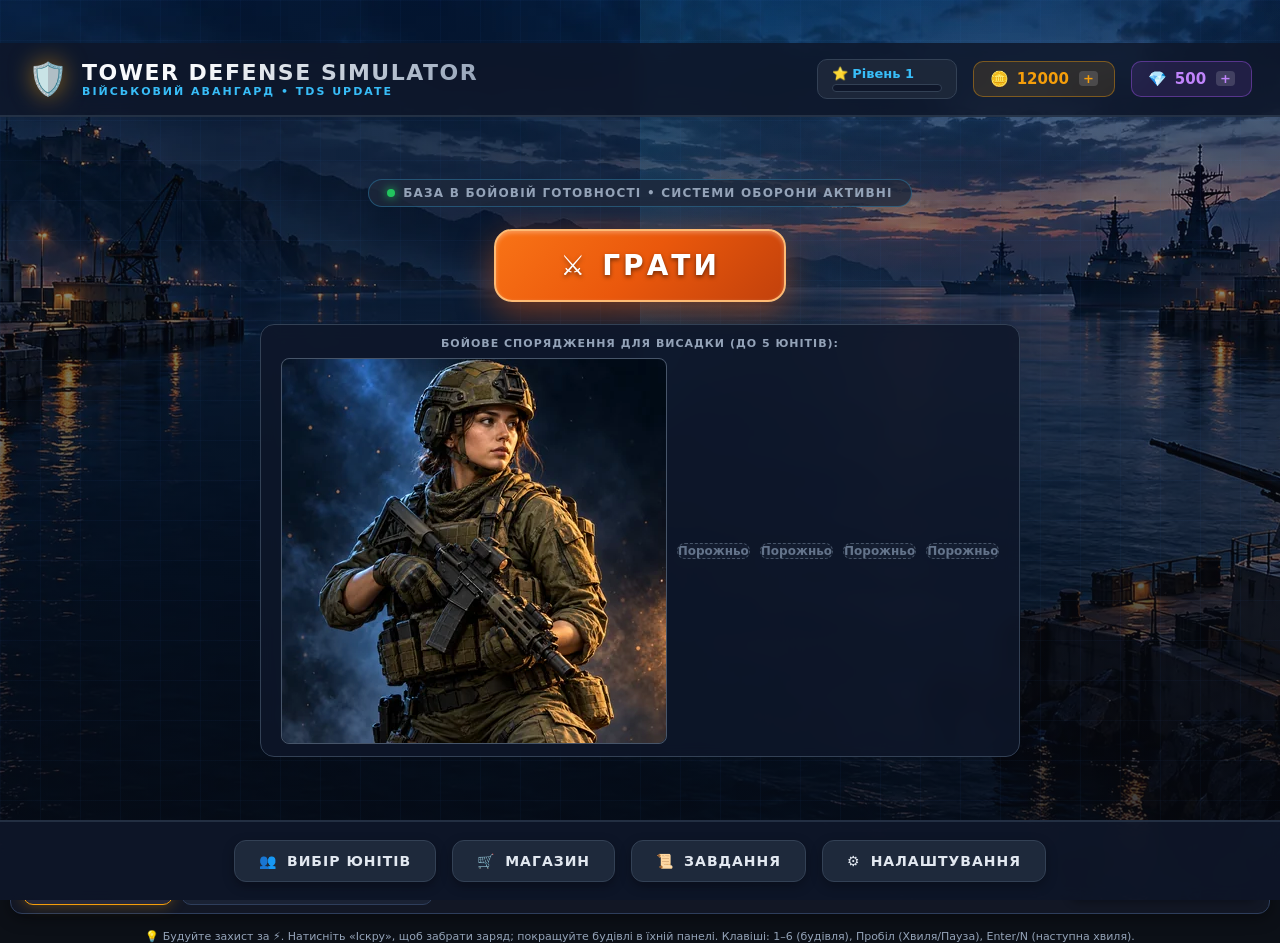
==== commit 316c512b: "Refactor code structure for improved readability and maintainability" ====
--- a/index.html
+++ b/index.html
@@ -578,7 +578,7 @@
         <!-- Карта 1: Зелена долина -->
         <div class="map-select-card" data-map="VALLEY">
           <div class="map-preview-thumb">
-            <canvas class="map-preview-canvas" id="preview-valley" width="280" height="120"></canvas>
+            <canvas class="map-preview-canvas" id="preview-valley" width="500" height="300"></canvas>
           </div>
           <div class="map-name">
             <span>🌿 Зелена долина</span>
@@ -592,7 +592,7 @@
         <!-- Карта 2: Лавовий каньйон -->
         <div class="map-select-card" data-map="LAVA">
           <div class="map-preview-thumb">
-            <canvas class="map-preview-canvas" id="preview-lava" width="280" height="120"></canvas>
+            <canvas class="map-preview-canvas" id="preview-lava" width="500" height="300"></canvas>
           </div>
           <div class="map-name">
             <span>🌋 Лавовий каньйон</span>
@@ -606,7 +606,7 @@
         <!-- Карта 3: Військовий порт -->
         <div class="map-select-card" data-map="PORT">
           <div class="map-preview-thumb">
-            <canvas class="map-preview-canvas" id="preview-port" width="280" height="120"></canvas>
+            <canvas class="map-preview-canvas" id="preview-port" width="500" height="300"></canvas>
           </div>
           <div class="map-name">
             <span>⚓ Військовий порт</span>
--- a/styles.css
+++ b/styles.css
@@ -1757,8 +1757,10 @@
     /* Generated art stays decorative; labels and controls remain native and sharp. */
     .unit-art { display: block; width: 100%; height: 100%; object-fit: cover; border-radius: inherit; }
     .unit-card-icon { width: 100%; aspect-ratio: 4 / 3; overflow: hidden; border-radius: 9px; background: #0b1420; }
+    .unit-card-icon .unit-art { object-position: center 20%; }
     .unit-item-card { min-width: 0; padding: 8px; gap: 8px; }
     .unit-card-title { font-size: 14px; overflow-wrap: anywhere; }
+    .unit-card-role { font-size: 12px; line-height: 1.4; }
     .unit-item-card .btn-military-primary { margin-top: auto; }
     .detail-icon-box { width: 112px; height: 112px; flex-shrink: 0; padding: 0; overflow: hidden; }
     .detail-title-group { min-width: 0; }
@@ -1772,7 +1774,8 @@
     .mode-reward-badge { line-height: 1.6; }
     .modal-overlay { width: 100%; height: 100dvh; padding: max(12px, env(safe-area-inset-top)) max(12px, env(safe-area-inset-right)) max(12px, env(safe-area-inset-bottom)) max(12px, env(safe-area-inset-left)); }
     .modal-card { max-height: calc(100dvh - 24px); padding: clamp(14px, 3vw, 28px); overscroll-behavior: contain; scrollbar-width: thin; scrollbar-color: #40516a #101a28; }
-    .modal-header-flex, .modal-header-flex > div { min-width: 0; flex-wrap: wrap; }
+    .modal-header-flex { display: grid; grid-template-columns: minmax(0, 1fr) auto; align-items: start; gap: 12px; }
+    .modal-header-flex > div { min-width: 0; flex-wrap: wrap; }
     .modal-title { font-size: clamp(20px, 3vw, 28px); }
     .modal-subtitle { line-height: 1.6; }
     .modal-close-btn { flex-shrink: 0; min-width: 44px; min-height: 44px; }
@@ -1789,6 +1792,9 @@
     }
     .btn-wave, .btn-skip { color: #fff0c2; border-color: #b88a3c; background-blend-mode: normal, luminosity; }
     .btn-sell { color: #fecaca; border-color: #914d54; }
+    :is(.btn-military-primary, .btn-military-secondary, .panel-btn, .btn-wave, .btn-skip):hover:not(:disabled) {
+      background-image: url('assets/images/ui/button-panel.webp'); filter: brightness(1.15);
+    }
     button:active:not(:disabled) { transform: translateY(1px); }
     button:disabled { cursor: not-allowed; }
     #top-bar, #game-container, #bottom-bar { max-width: 1440px; }
@@ -1812,10 +1818,11 @@
     }
     @media (max-width: 600px) {
       .unit-cards-grid-scroll { grid-template-columns: repeat(2, minmax(0, 1fr)); }
+      .modal-overlay { backdrop-filter: none; }
       .loadout-slots-container { grid-template-columns: repeat(5, minmax(0, 1fr)); gap: 5px; }
       .loadout-slot-card { padding: 4px; min-width: 0; }
       .loadout-slot-icon { width: 100%; height: auto; aspect-ratio: 1; }
-      .loadout-slot-name { font-size: 9px; overflow-wrap: anywhere; }
+      .loadout-slot-name { font-size: 9px; max-width: 100%; overflow: hidden; text-overflow: ellipsis; white-space: nowrap; }
       .loadout-slot-num { font-size: 9px; }
       .modes-grid { grid-template-columns: 1fr; gap: 12px; }
       .mode-card { display: grid; grid-template-columns: 110px minmax(0, 1fr); gap: 8px 12px; }
@@ -1829,7 +1836,8 @@
       .stat-badge { font-size: 11px; padding: 5px 7px; gap: 4px; }
       .controls-group { gap: 5px; }
       .skip-center-group { grid-row: 2; grid-column: 1; width: auto; justify-self: start; }
-      .btn-skip { min-width: 100px; }
+      .btn-skip { min-width: 82px; padding-inline: 10px; }
+      .btn-icon { width: 36px; min-width: 36px; min-height: 44px; }
       #bottom-bar { gap: 8px; padding: 8px; }
       #build-panel { flex-wrap: nowrap; overflow-x: auto; width: 100%; padding-bottom: 4px; }
       .tower-card { min-width: 150px; min-height: 56px; flex-shrink: 0; }
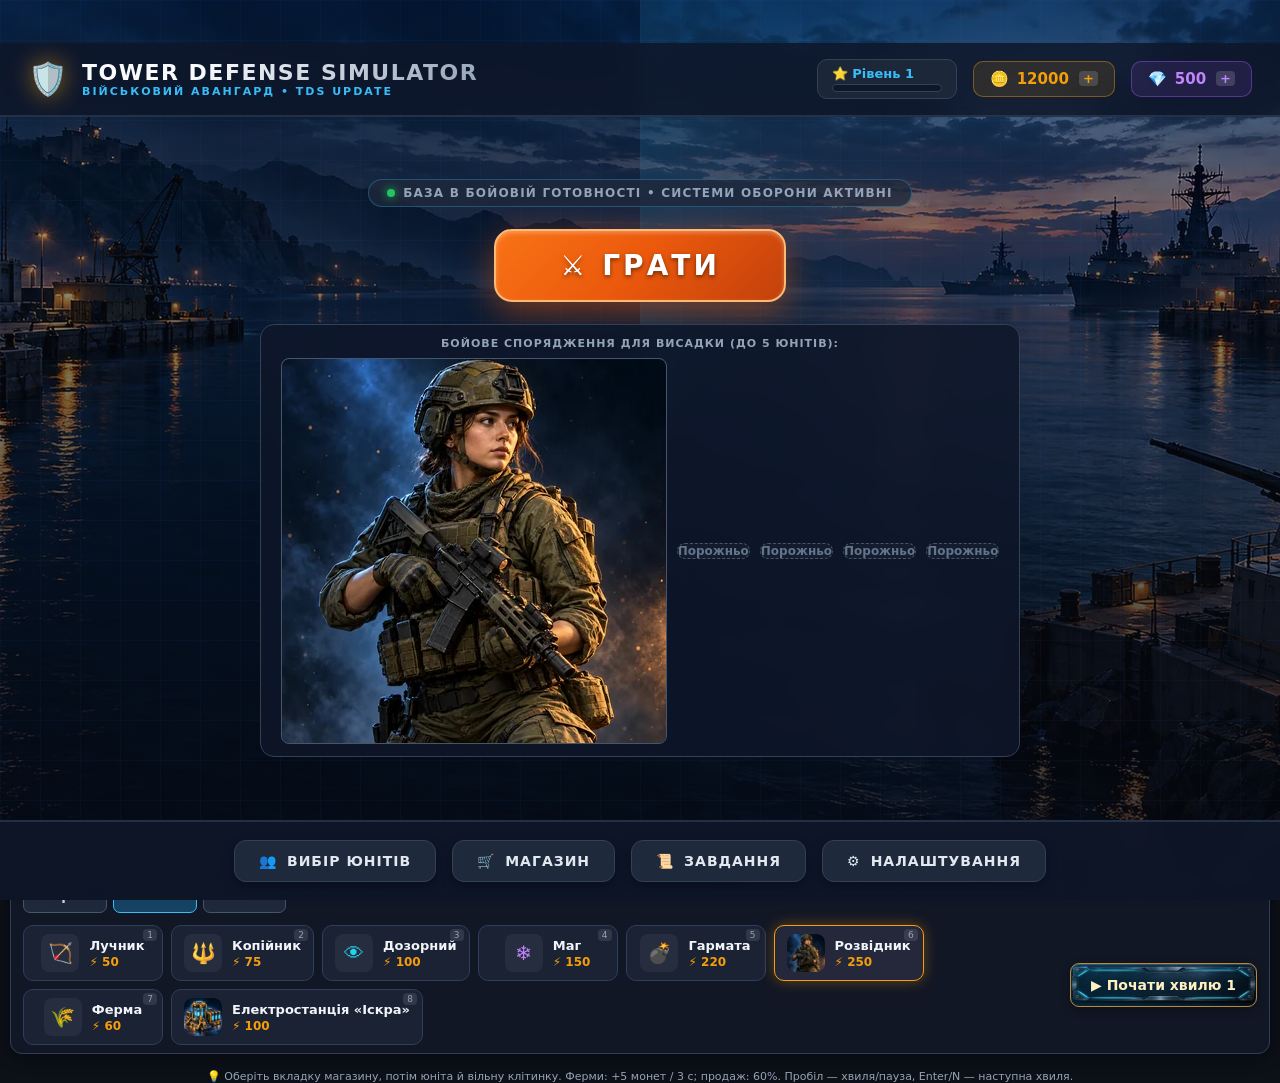
==== commit 77fee468: "Refactor game economy: replace energy with coins, update UI and logic for currency handling - Change" ====
--- a/index.html
+++ b/index.html
@@ -106,9 +106,9 @@
   <!-- ВЕРХНЯ ПАНЕЛЬ СТАНУ (ПІД ЧАС МАТЧУ) -->
   <header id="top-bar">
     <div class="stats-group">
-      <div class="stat-badge gold" title="Енергія для будівництва та покращень">
-        <span>⚡</span>
-        <span id="energy-val">425</span>
+      <div class="stat-badge gold" title="Монети для будівництва та покращень">
+        <span>🪙</span>
+        <span id="energy-val">100</span>
       </div>
       <div class="stat-badge lives" title="Залишок життів">
         <span>❤️</span>
@@ -134,13 +134,15 @@
 
     <div class="controls-group">
       <button id="btn-menu" class="btn-icon" title="Головне меню">🏠</button>
-      <button id="btn-speed" class="btn-icon" title="Зміна швидкості гри (x1 / x2 / x3)">x1</button>
+      <button id="btn-speed" class="btn-icon" title="Зміна швидкості гри (x1 / x2)">x1</button>
       <button id="btn-pause" class="btn-icon" title="Пауза гри">⏸</button>
       <button id="btn-sound" class="btn-icon active" title="Увімкнути/Вимкнути звук">🔊</button>
       <button id="btn-restart" class="btn-icon" title="Перезапустити або змінити карту">🔄</button>
     </div>
   </header>
 
+  <div id="limit-counter" role="status" aria-live="polite">Ферми: 0/6 | Слабкі: 0/6 | Сильні: 0/4</div>
+  <div id="stealth-hint" hidden>👁 Тут є невидимі вороги! Потрібен Дозорний.</div>
   <!-- ГОЛОВНИЙ ІГРОВИЙ КОНТЕЙНЕР -->
   <main id="game-container">
     <div id="canvas-wrapper">
@@ -167,6 +169,11 @@
     <!-- НИЖНЯ ПАНЕЛЬ КЕРУВАННЯ -->
     <div id="bottom-bar">
       <!-- Вибір башт для будівництва -->
+      <nav class="shop-tabs" aria-label="Категорії магазину">
+        <button type="button" data-shop-tab="farm" aria-selected="false">Ферми</button>
+        <button type="button" data-shop-tab="weak" aria-selected="true">Слабкі</button>
+        <button type="button" data-shop-tab="strong" aria-selected="false">Сильні</button>
+      </nav>
       <div class="tower-cards-container" id="build-panel">
         <div class="tower-card" data-type="ARCHER" title="Стрілець: швидка стрільба по одиничних цілях">
           <span class="key-hint">1</span>
@@ -278,7 +285,7 @@
     </div>
 
     <div class="guide-tip">
-      💡 Будуйте захист за ⚡. Натисніть «Іскру», щоб забрати заряд; покращуйте будівлі в їхній панелі. Клавіші: 1–6 (будівля), Пробіл (Хвиля/Пауза), Enter/N (наступна хвиля).
+      💡 Оберіть вкладку магазину, потім юніта й вільну клітинку. Ферми: +5 монет / 3 с; продаж: 60%. Пробіл — хвиля/пауза, Enter/N — наступна хвиля.
     </div>
   </main>
 
@@ -300,7 +307,7 @@
           <img class="mode-art" src="assets/images/ui/mode-normal.webp" alt="Оборона зеленої долини" decoding="async">
           <div class="mode-name">Стандартний фронт</div>
           <p class="mode-desc">Вороги: +15% здоров'я, +5% швидкості. Коротші інтервали між ворогами. Авіаналіт кожні 3 хвилі.</p>
-          <div class="mode-reward-badge">Старт: 450 ⚡ · 20 ❤️ · нагороди 95%</div>
+          <div class="mode-reward-badge">Старт: 100 🪙 · 20 ❤️ · нагороди 95%</div>
         </div>
 
         <!-- Складний режим -->
@@ -309,7 +316,7 @@
           <img class="mode-art" src="assets/images/ui/mode-hard.webp" alt="Важкий штурм" decoding="async">
           <div class="mode-name">Штурмовий прорив</div>
           <p class="mode-desc">Вороги: +70% здоров'я, +18% швидкості, на 20% більше піхоти й техніки. Інтервали коротші на 30%. Авіаналіт кожні 3 хвилі.</p>
-          <div class="mode-reward-badge">Старт: 425 ⚡ · 15 ❤️ · нагороди 80%</div>
+          <div class="mode-reward-badge">Старт: 100 🪙 · 15 ❤️ · нагороди 80%</div>
         </div>
 
         <!-- Найвища складність -->
@@ -318,7 +325,7 @@
           <img class="mode-art" src="assets/images/ui/mode-nightmare.webp" alt="Битва у вулканічній зоні" decoding="async">
           <div class="mode-name">Останній рубіж</div>
           <p class="mode-desc">Вороги: +130% здоров'я, +30% швидкості, на 40% більше піхоти й техніки. Інтервали вдвічі коротші. Авіаналіт кожні 2 хвилі.</p>
-          <div class="mode-reward-badge">Старт: 400 ⚡ · 10 ❤️ · нагороди 65%</div>
+          <div class="mode-reward-badge">Старт: 100 🪙 · 10 ❤️ · нагороди 65%</div>
         </div>
       </div>
 
@@ -571,8 +578,8 @@
         <button class="modal-close-btn" id="btn-close-map-modal">✖</button>
       </div>
       <p class="modal-subtitle">Оберіть сектор бойових дій перед висадкою підрозділів</p>
-      <p class="modal-subtitle" id="map-difficulty-summary">Складність: Складний · 425 енергії · 15 життів</p>
-      <p class="modal-subtitle">⚡ Збудуйте «Іскру» за 100 енергії. Вона працює під час хвиль — натискайте станцію, щоб збирати заряд на захист і покращення.</p>
+      <p class="modal-subtitle" id="map-difficulty-summary">Складність: Складний · 100 монет · 15 життів</p>
+      <p class="modal-subtitle">🪙 Ферми дають +5 кожні 3 с. Заробляйте на ворогах та хвилях, купуйте захист. Продаж повертає 60%.</p>
 
       <div class="map-cards-grid">
         <!-- Карта 1: Зелена долина -->
@@ -599,7 +606,7 @@
             <span class="map-diff diff-hard">Складна</span>
           </div>
           <p class="map-desc">
-            Пекельна ущелина з розпеченою лавою. Коротші шляхи з крутими перехрестями, де критично важливі ракетники та сповільнення.
+            Пекельна ущелина з розпеченою лавою. Довгий шлях з крутими поворотами, де критично важливі ракетники та сповільнення.
           </p>
         </div>
 
@@ -682,7 +689,7 @@
           <span class="modal-stat-val" id="stat-victory-kills">0</span>
         </div>
         <div class="modal-stat-item">
-          <span class="modal-stat-label">Залишок енергії ⚡</span>
+          <span class="modal-stat-label">Залишок монет 🪙</span>
           <span class="modal-stat-val" id="stat-victory-energy" style="color: var(--accent-gold);">0</span>
         </div>
       </div>
--- a/styles.css
+++ b/styles.css
@@ -1866,3 +1866,18 @@
       box-shadow: 0 0 35px rgba(245, 158, 11, 0.4);
       animation: modalPop 0.4s cubic-bezier(0.16, 1, 0.3, 1);
     }
+
+/* Категории магазина и счетчик не перекрывают поле на небольших экранах. */
+[hidden] { display: none !important; }
+#limit-counter { text-align:center; padding:7px 10px; background:#111e30; color:#bfe9ff; font-size:13px; flex-shrink:0; }
+#stealth-hint { text-align:center; padding:7px; background:#49331a; color:#fde68a; font-size:13px; }
+.shop-tabs { display:flex; gap:6px; padding:8px; flex-shrink:0; }
+.shop-tabs button { cursor:pointer; padding:9px 15px; color:#cbd5e1; background:#1e293b; border:1px solid #475569; border-radius:7px; }
+.shop-tabs button[aria-selected="true"] { color:#fff; border-color:#38bdf8; background:#164363; }
+button.tower-card { font:inherit; text-align:left; color:inherit; }
+button.tower-card:disabled { cursor:not-allowed; filter:grayscale(0.75); opacity:0.55; }
+.tower-card-cost { white-space:normal; }
+.map-select-card.map-locked { opacity:.5; cursor:not-allowed; }
+.map-select-card.map-locked .map-name::after { content:' 🔒'; }
+.shop-tabs { flex-basis:100%; padding:0; }
+#build-panel { width:100%; min-width:0; }
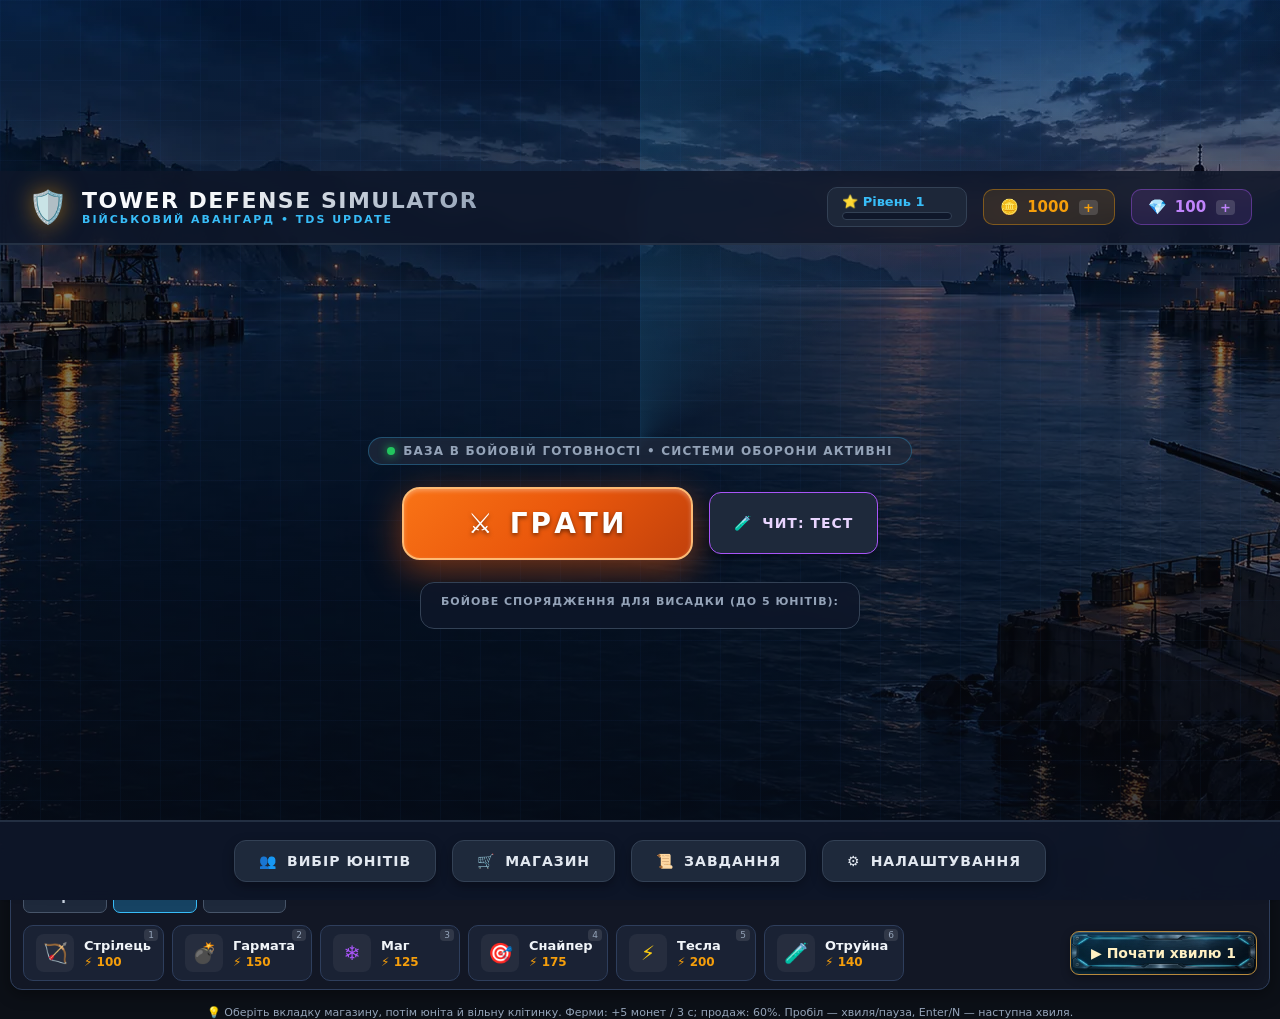
==== commit 63bedbc8: "123" ====
--- a/index.html
+++ b/index.html
@@ -67,10 +67,16 @@
         <span class="status-pulse-dot"></span> БАЗА В БОЙОВІЙ ГОТОВНОСТІ &bull; СИСТЕМИ ОБОРОНИ АКТИВНІ
       </div>
 
-      <button id="btn-main-play" class="btn-hero-play" title="Розпочати бій">
-        <span class="play-icon">⚔️</span>
-        <span class="play-label">ГРАТИ</span>
-      </button>
+      <div class="hero-action-buttons">
+        <button id="btn-main-play" class="btn-hero-play" title="Розпочати бій">
+          <span class="play-icon">⚔️</span>
+          <span class="play-label">ГРАТИ</span>
+        </button>
+        <button id="btn-test-cheat" class="nav-tab-btn hero-cheat-btn" title="Відкрити всі карти та отримати Ковбоя для тестування">
+          <span class="tab-icon">🧪</span>
+          <span class="tab-text">ЧИТ: ТЕСТ</span>
+        </button>
+      </div>
 
       <!-- ПЕРЕГЛЯД СПОРЯДЖЕННЯ (5 СЛОТІВ) -->
       <div class="hero-loadout-preview">
@@ -623,6 +629,17 @@
             Військово-морська база під атакою! Десантні кораблі, підводні човни та важкі есмінці. 30 хвиль. Фінальний бос — авіаносець «Адмірал»!
           </p>
         </div>
+
+        <div class="map-select-card" data-map="WESTERN">
+          <div class="map-preview-thumb">
+            <canvas class="map-preview-canvas" id="preview-western" width="500" height="300"></canvas>
+          </div>
+          <div class="map-name">
+            <span>🤠 Дикий Захід</span>
+            <span class="map-diff diff-hard">Складна</span>
+          </div>
+          <p class="map-desc">Полегшена карта: починайте з 400 енергії. Пройдіть хвилі, щоб отримати юніта Ковбоя!</p>
+        </div>
       </div>
 
       <div style="font-size: 13px; color: var(--text-muted); margin-bottom: 16px;">
--- a/styles.css
+++ b/styles.css
@@ -936,6 +936,8 @@
     }
 
     /* Велика кнопка ГРАТИ */
+    .hero-action-buttons { display: flex; align-items: center; justify-content: center; gap: 16px; flex-wrap: wrap; }
+    .hero-cheat-btn { min-height: 62px; }
     .btn-hero-play {
       position: relative;
       background: linear-gradient(135deg, #f97316 0%, #ea580c 50%, #c2410c 100%);
@@ -1061,6 +1063,9 @@
       transform: translateY(-2px);
       box-shadow: 0 6px 18px rgba(56, 189, 248, 0.25);
     }
+
+    #btn-test-cheat { border-color: #a855f7; color: #e9d5ff; }
+    #btn-test-cheat:hover { background: #3b1d5c; border-color: #d8b4fe; }
 
     .nav-tab-btn:active {
       transform: translateY(1px);
